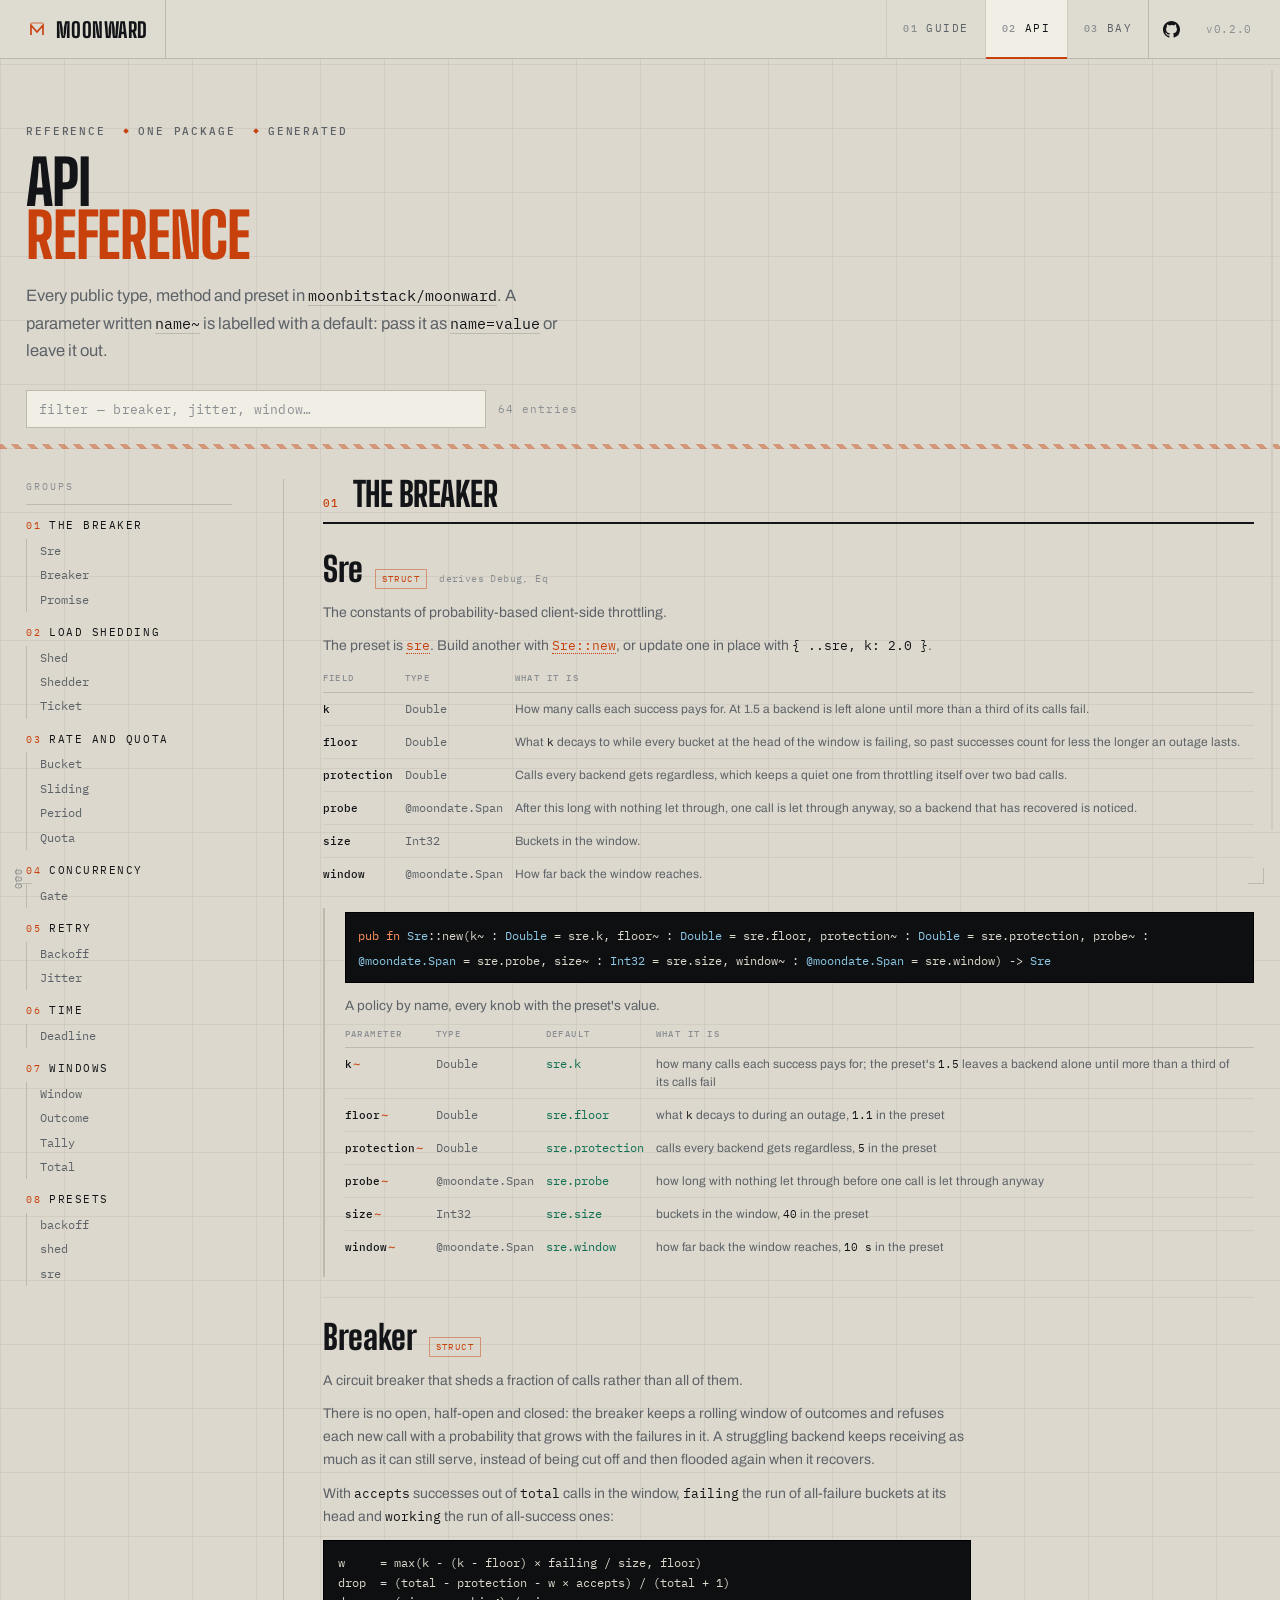
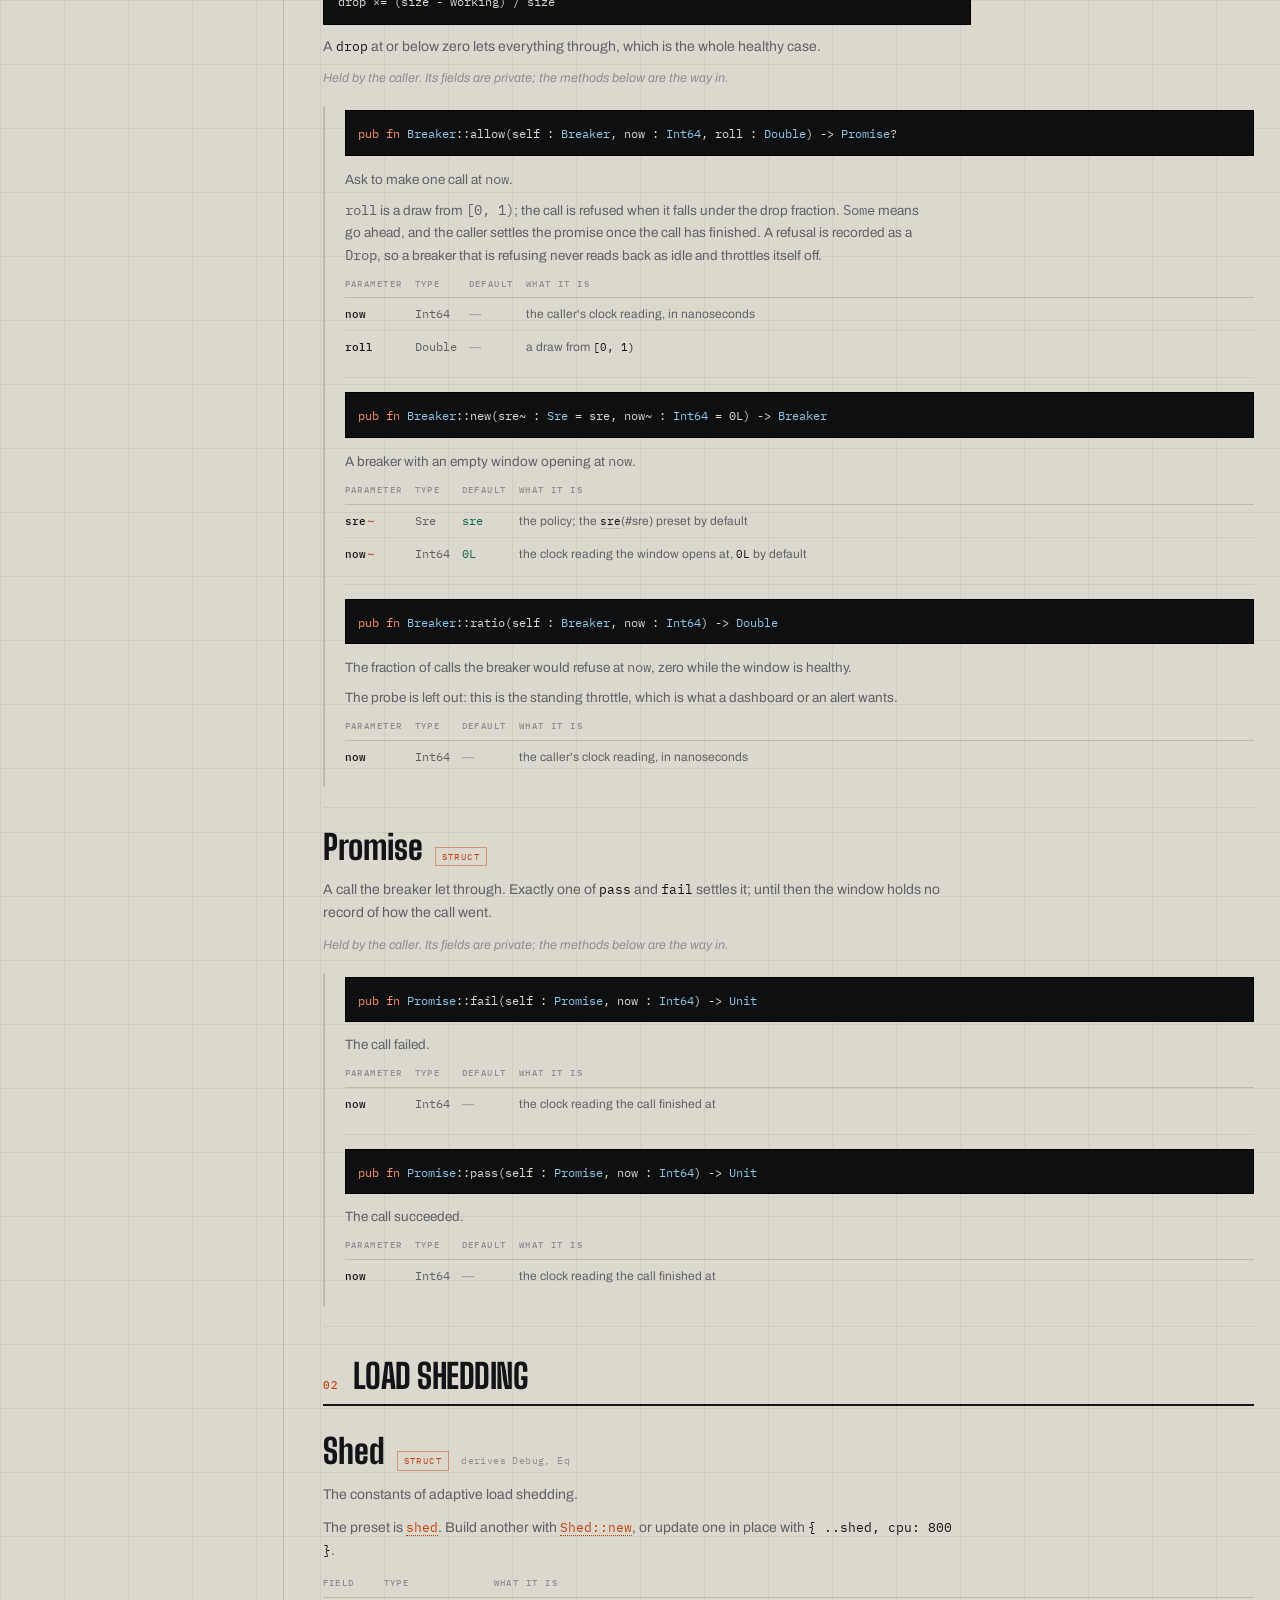
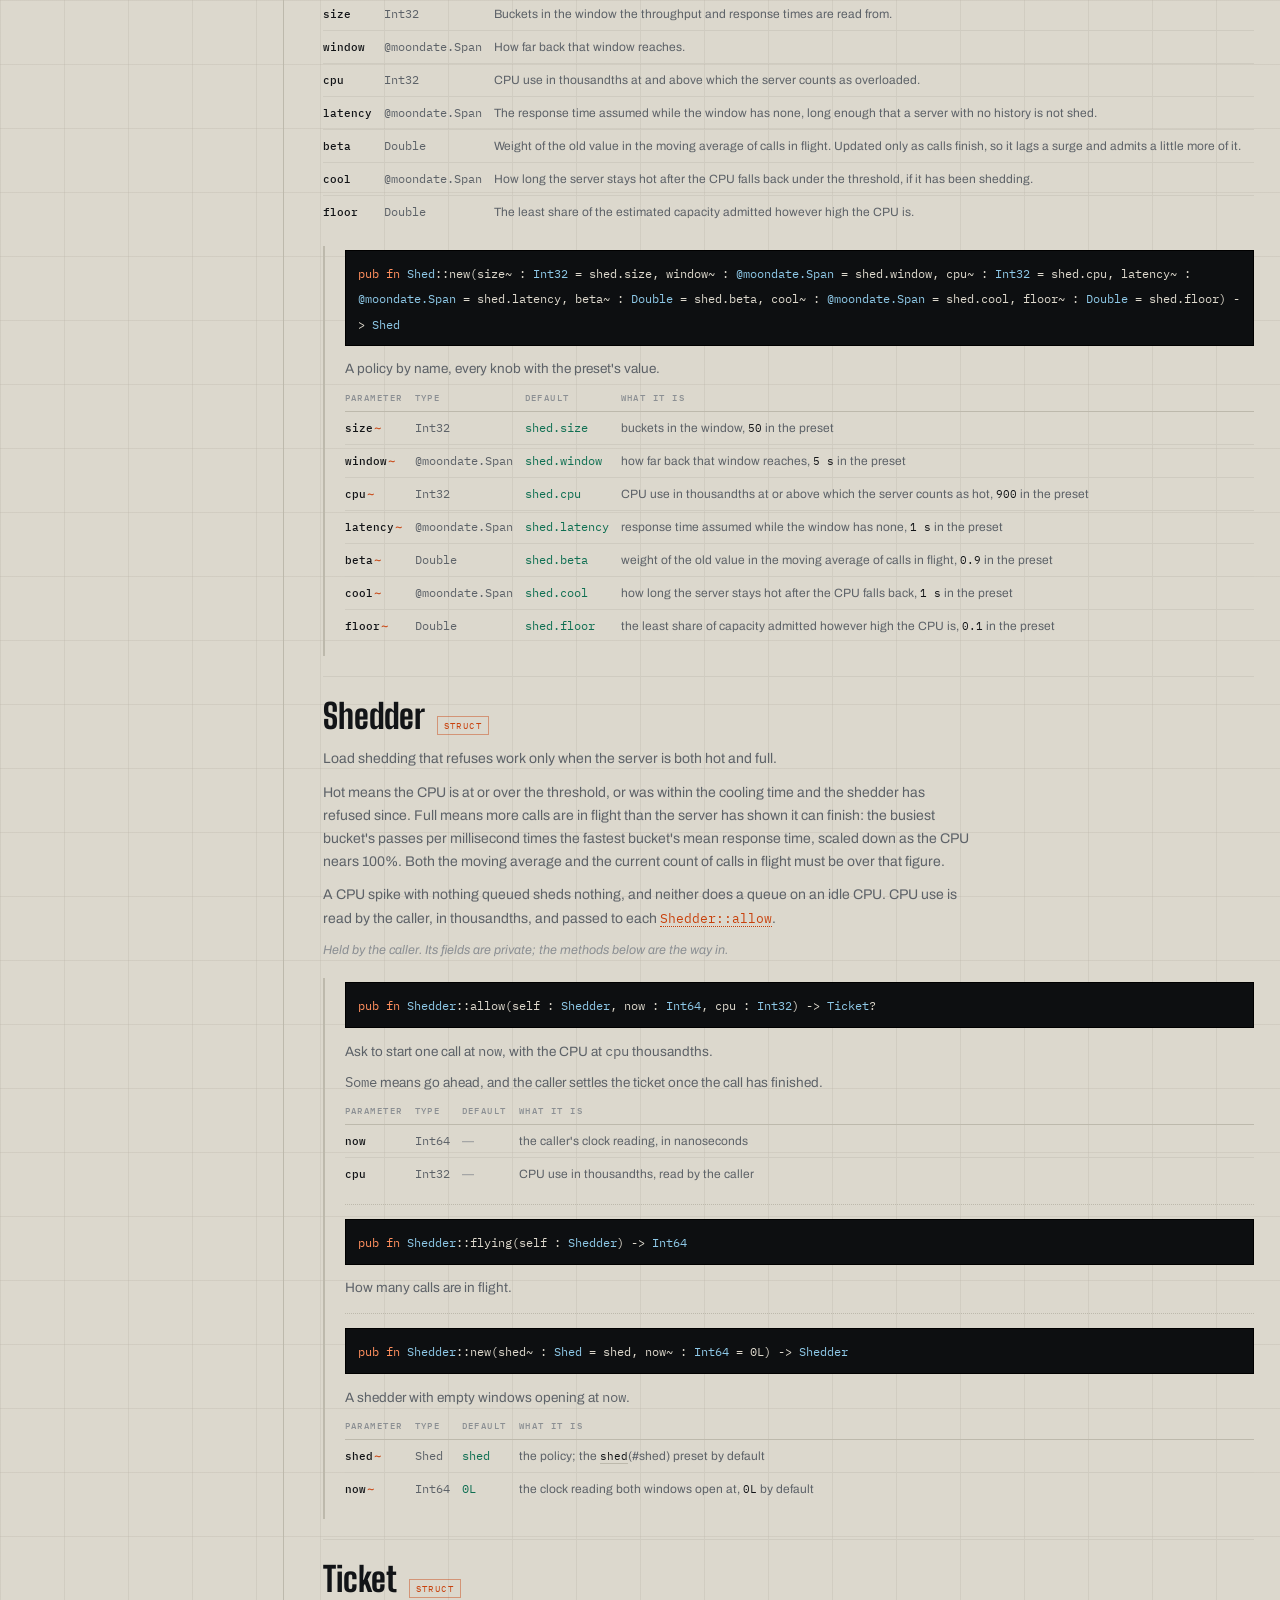
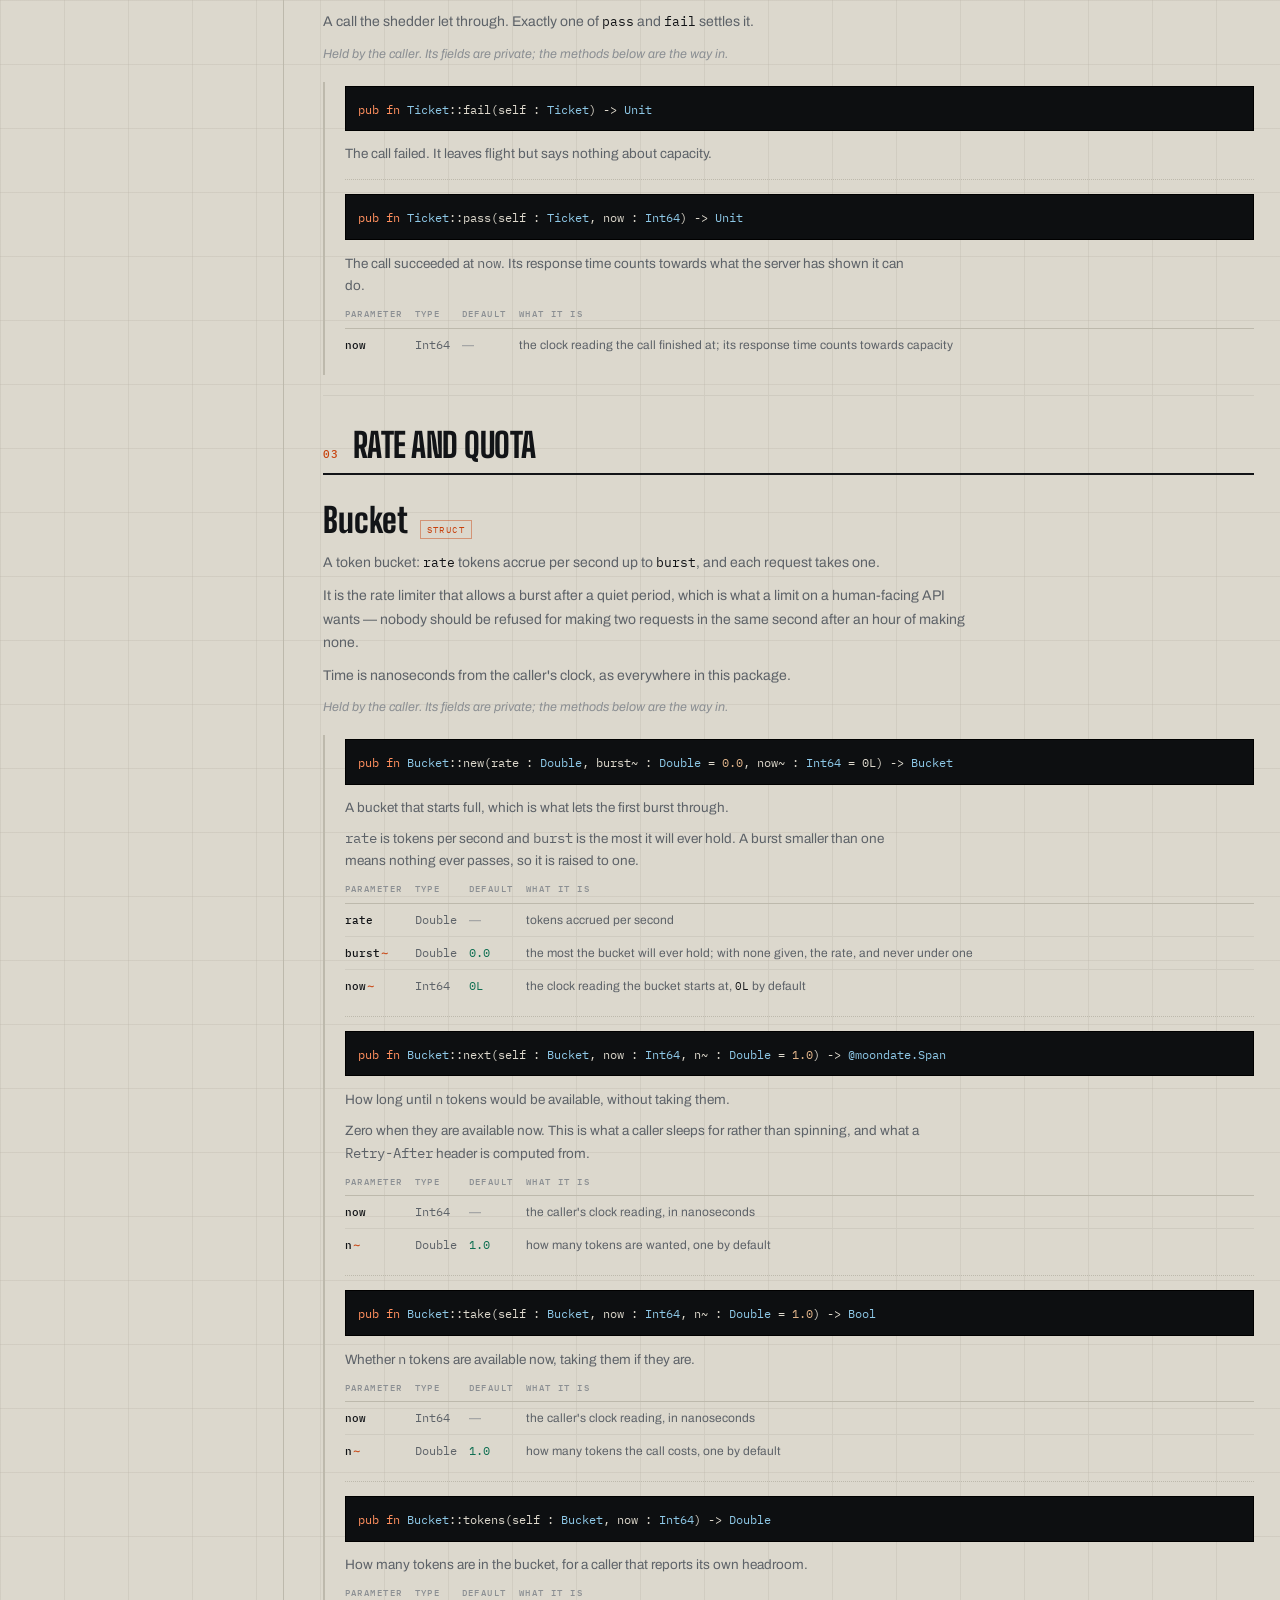
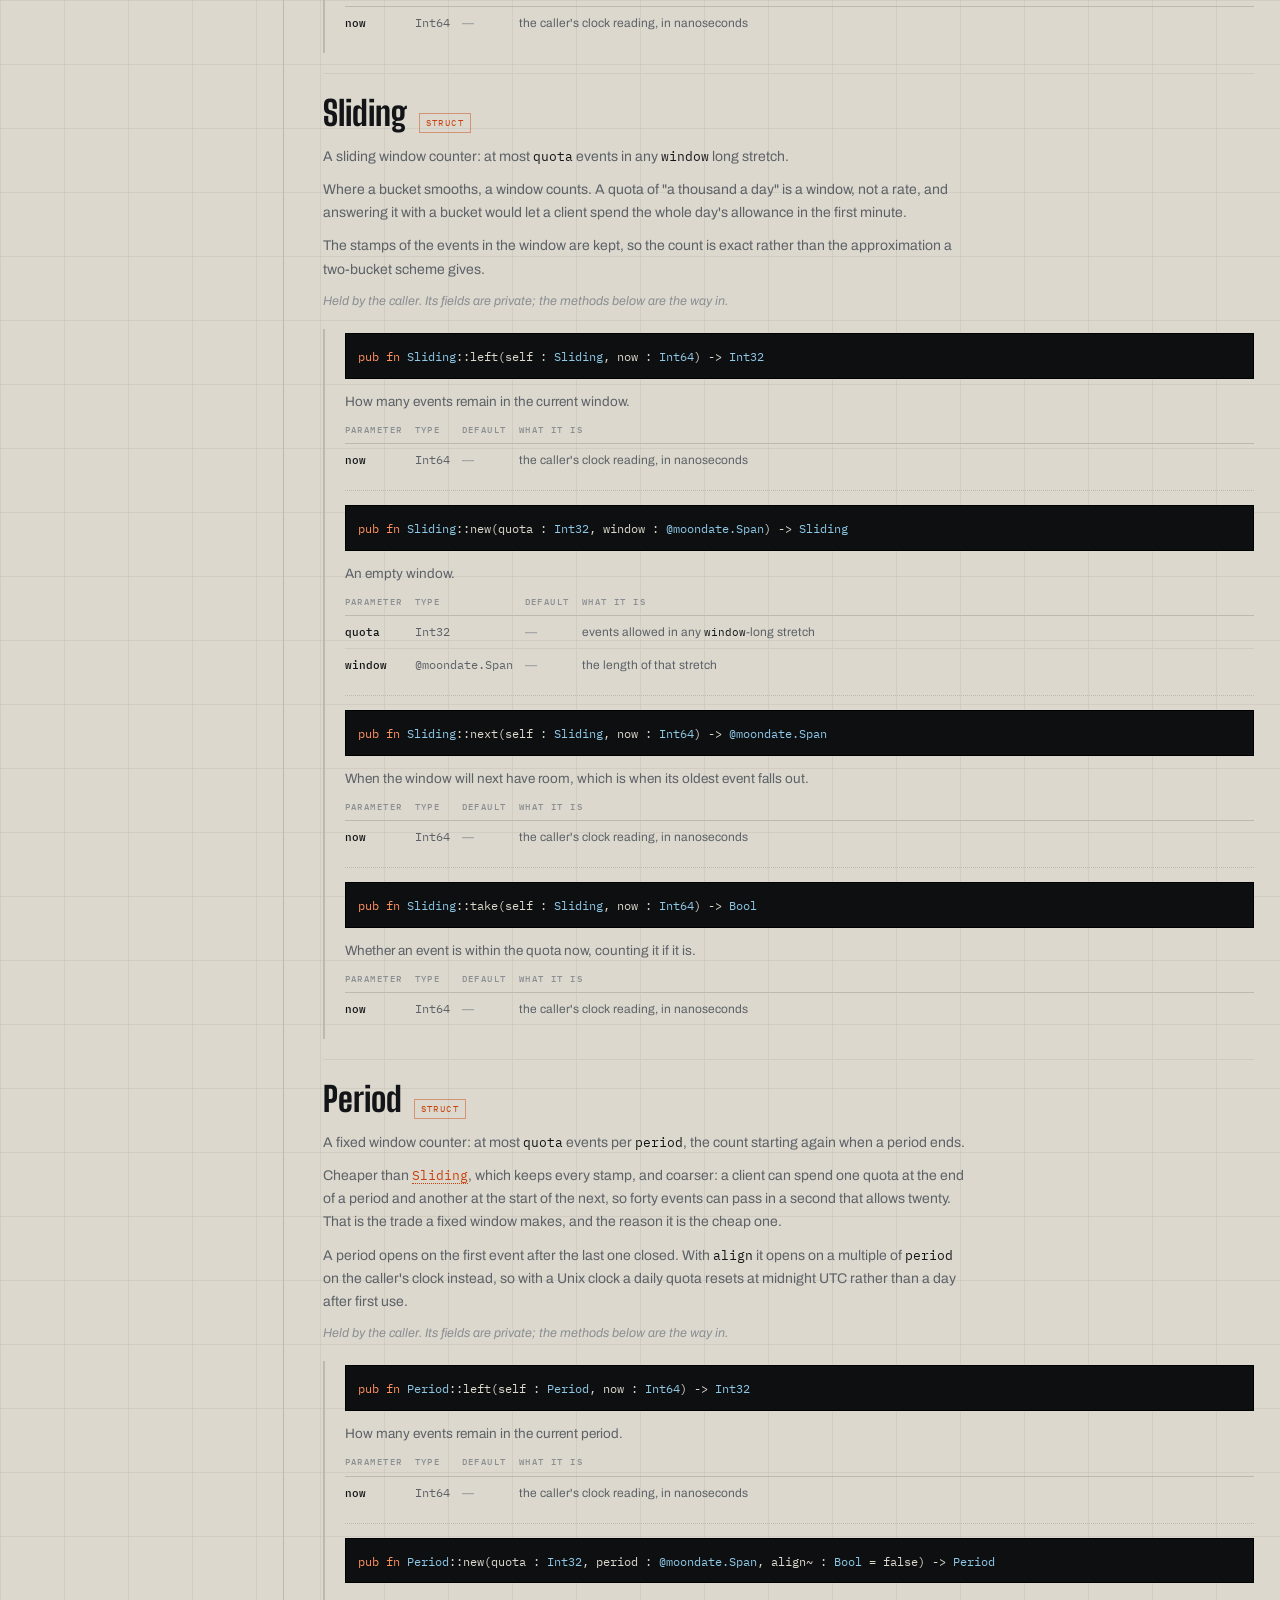
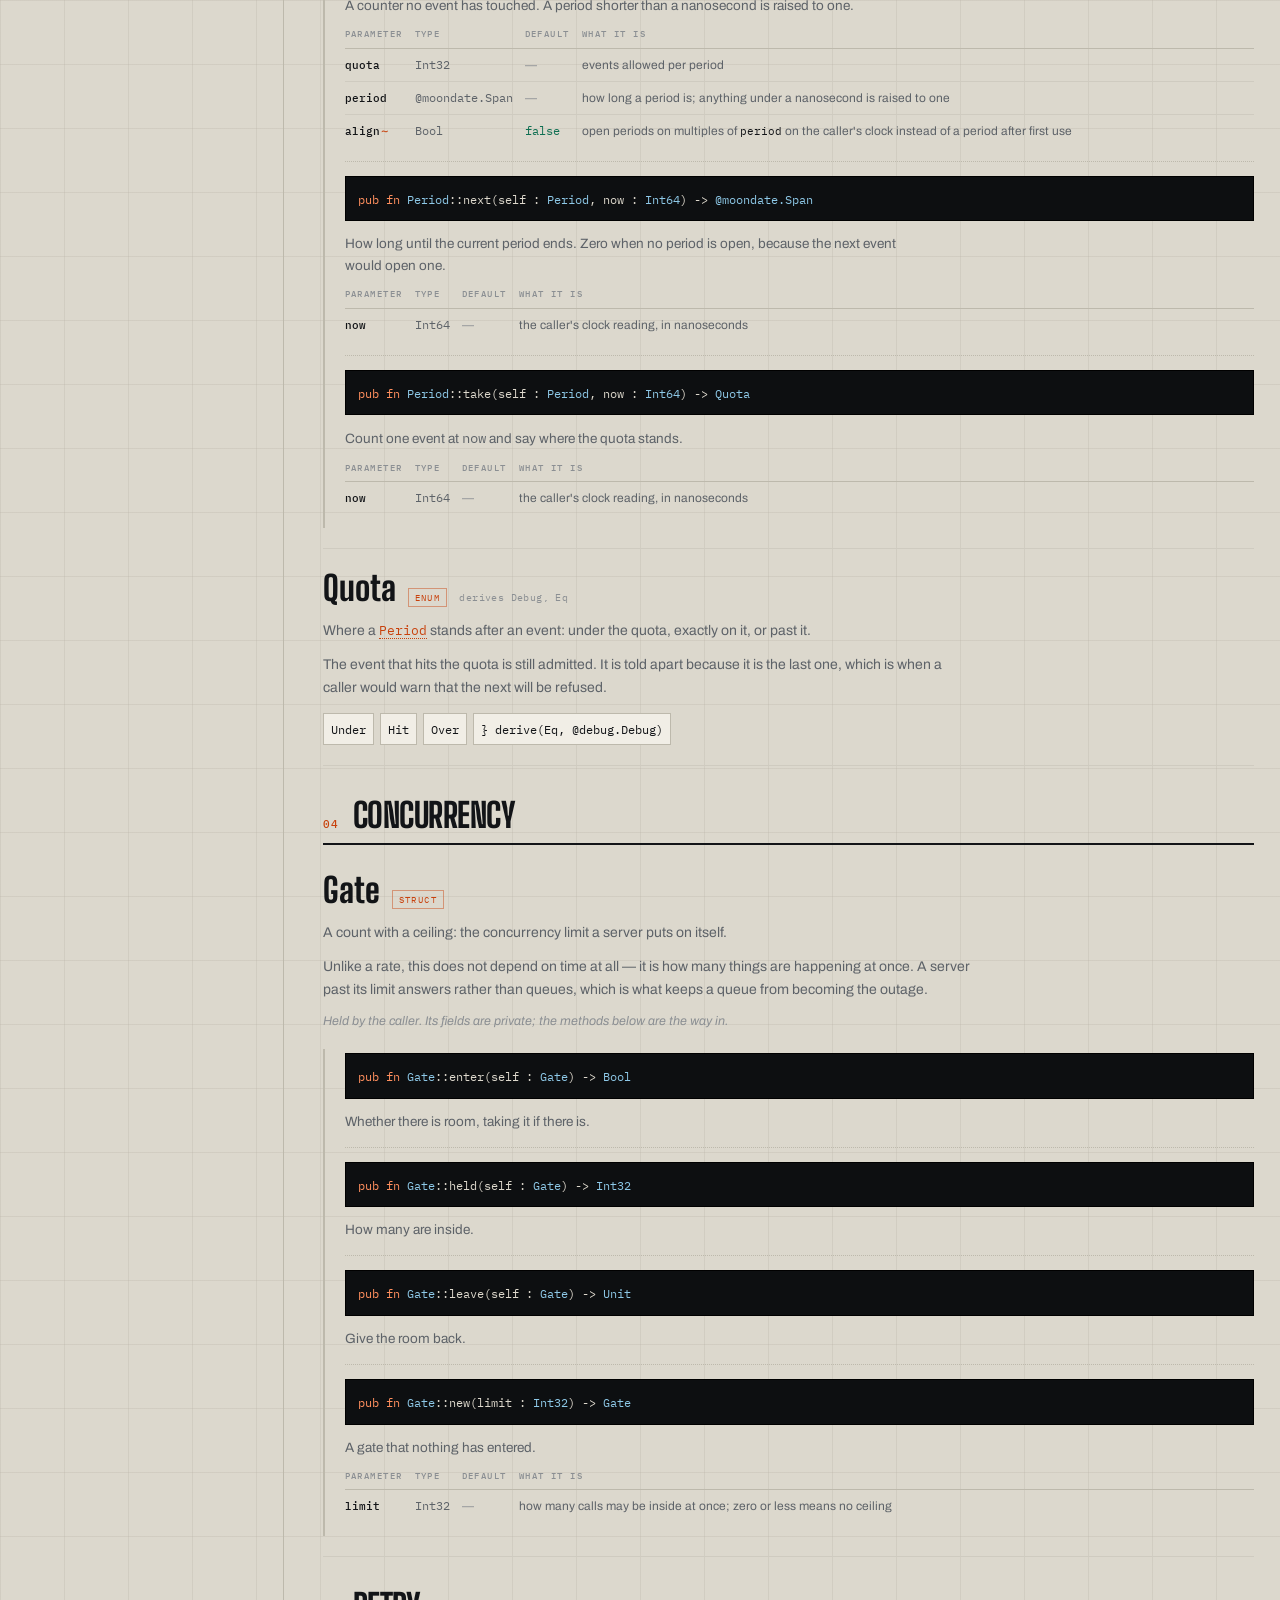
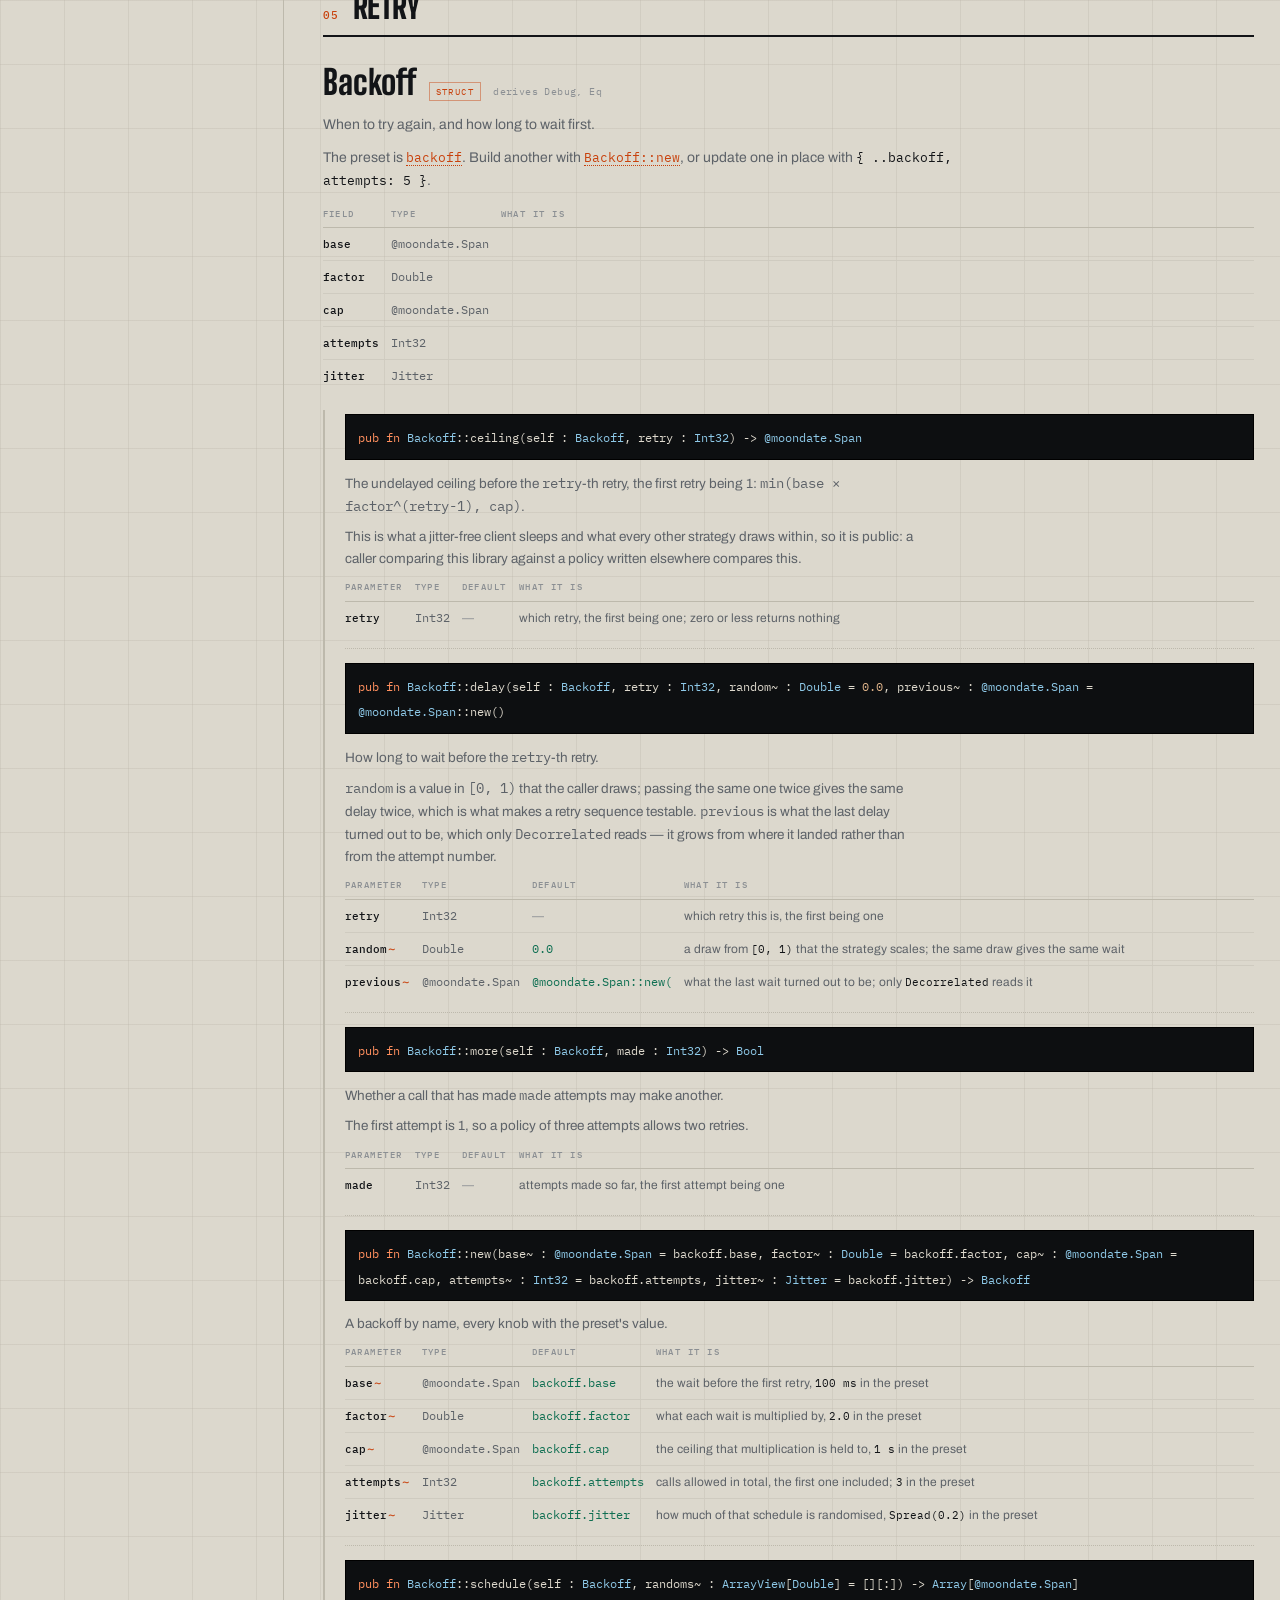
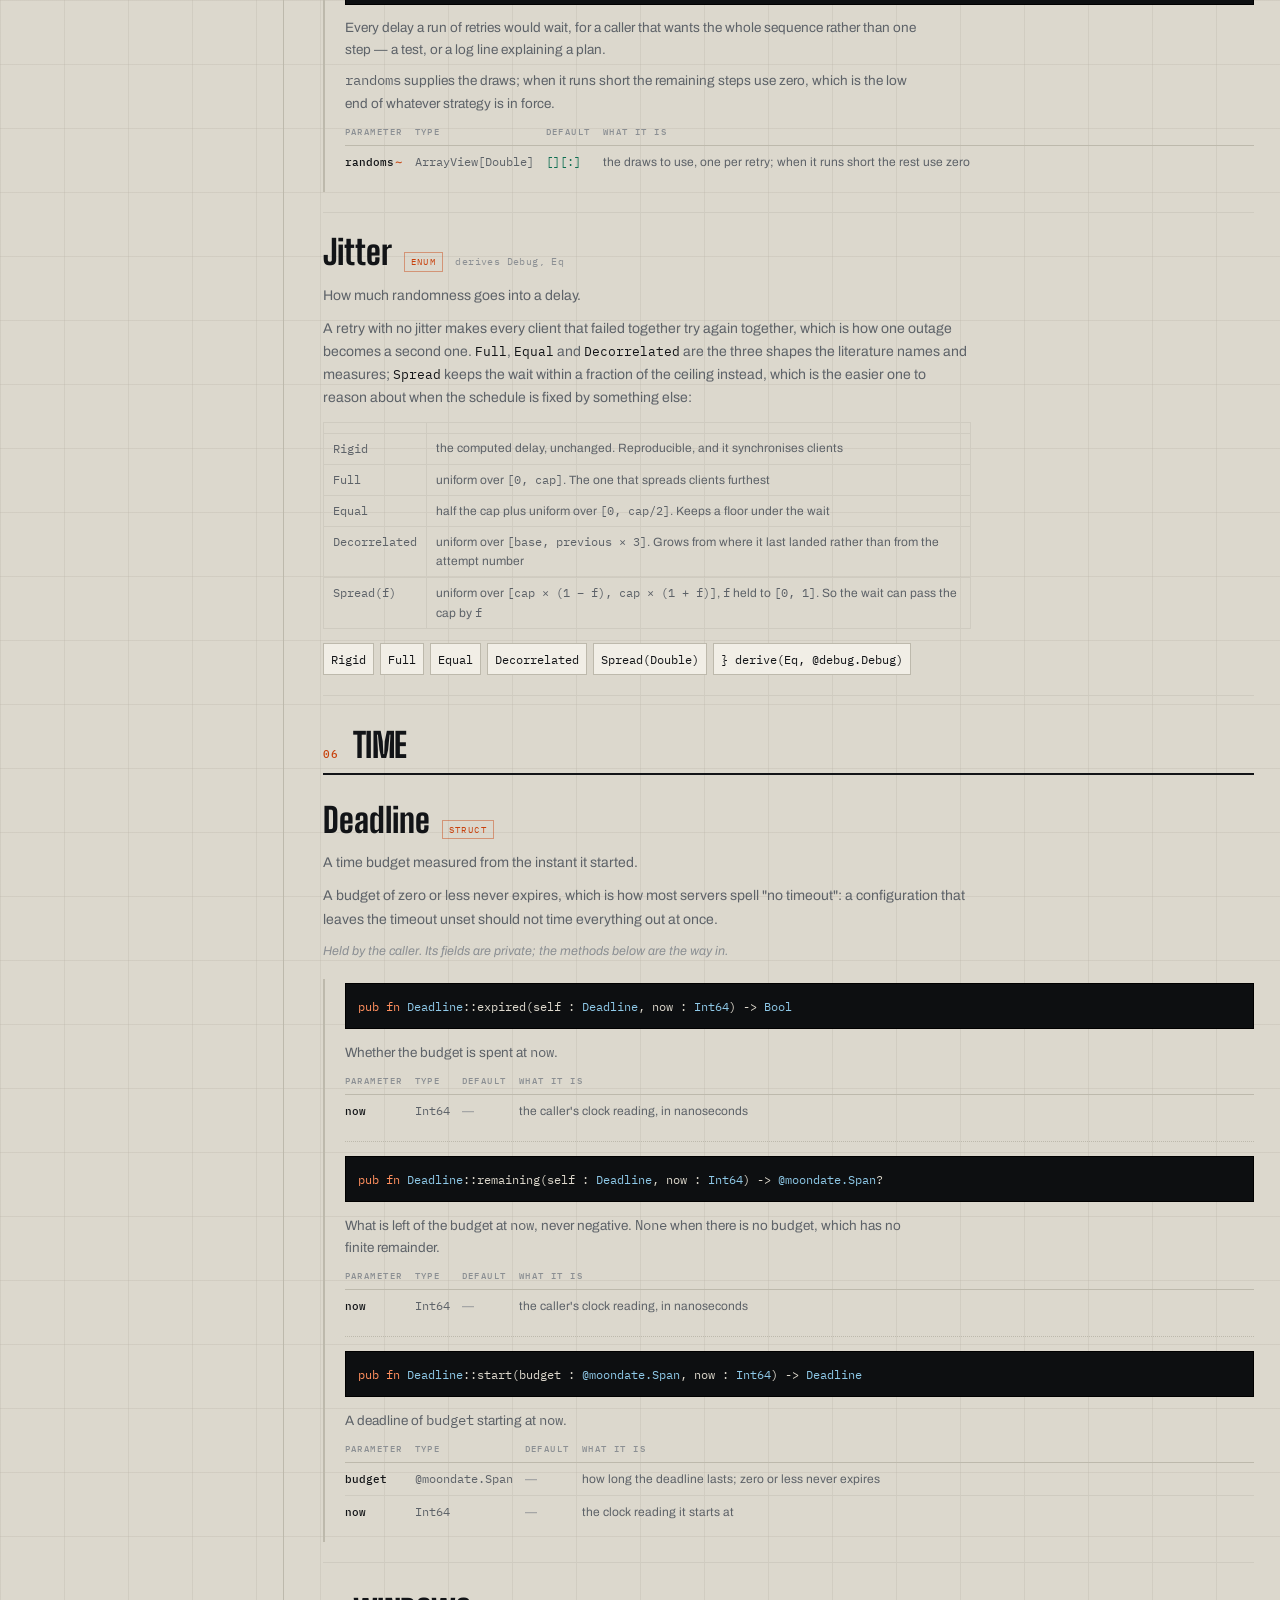
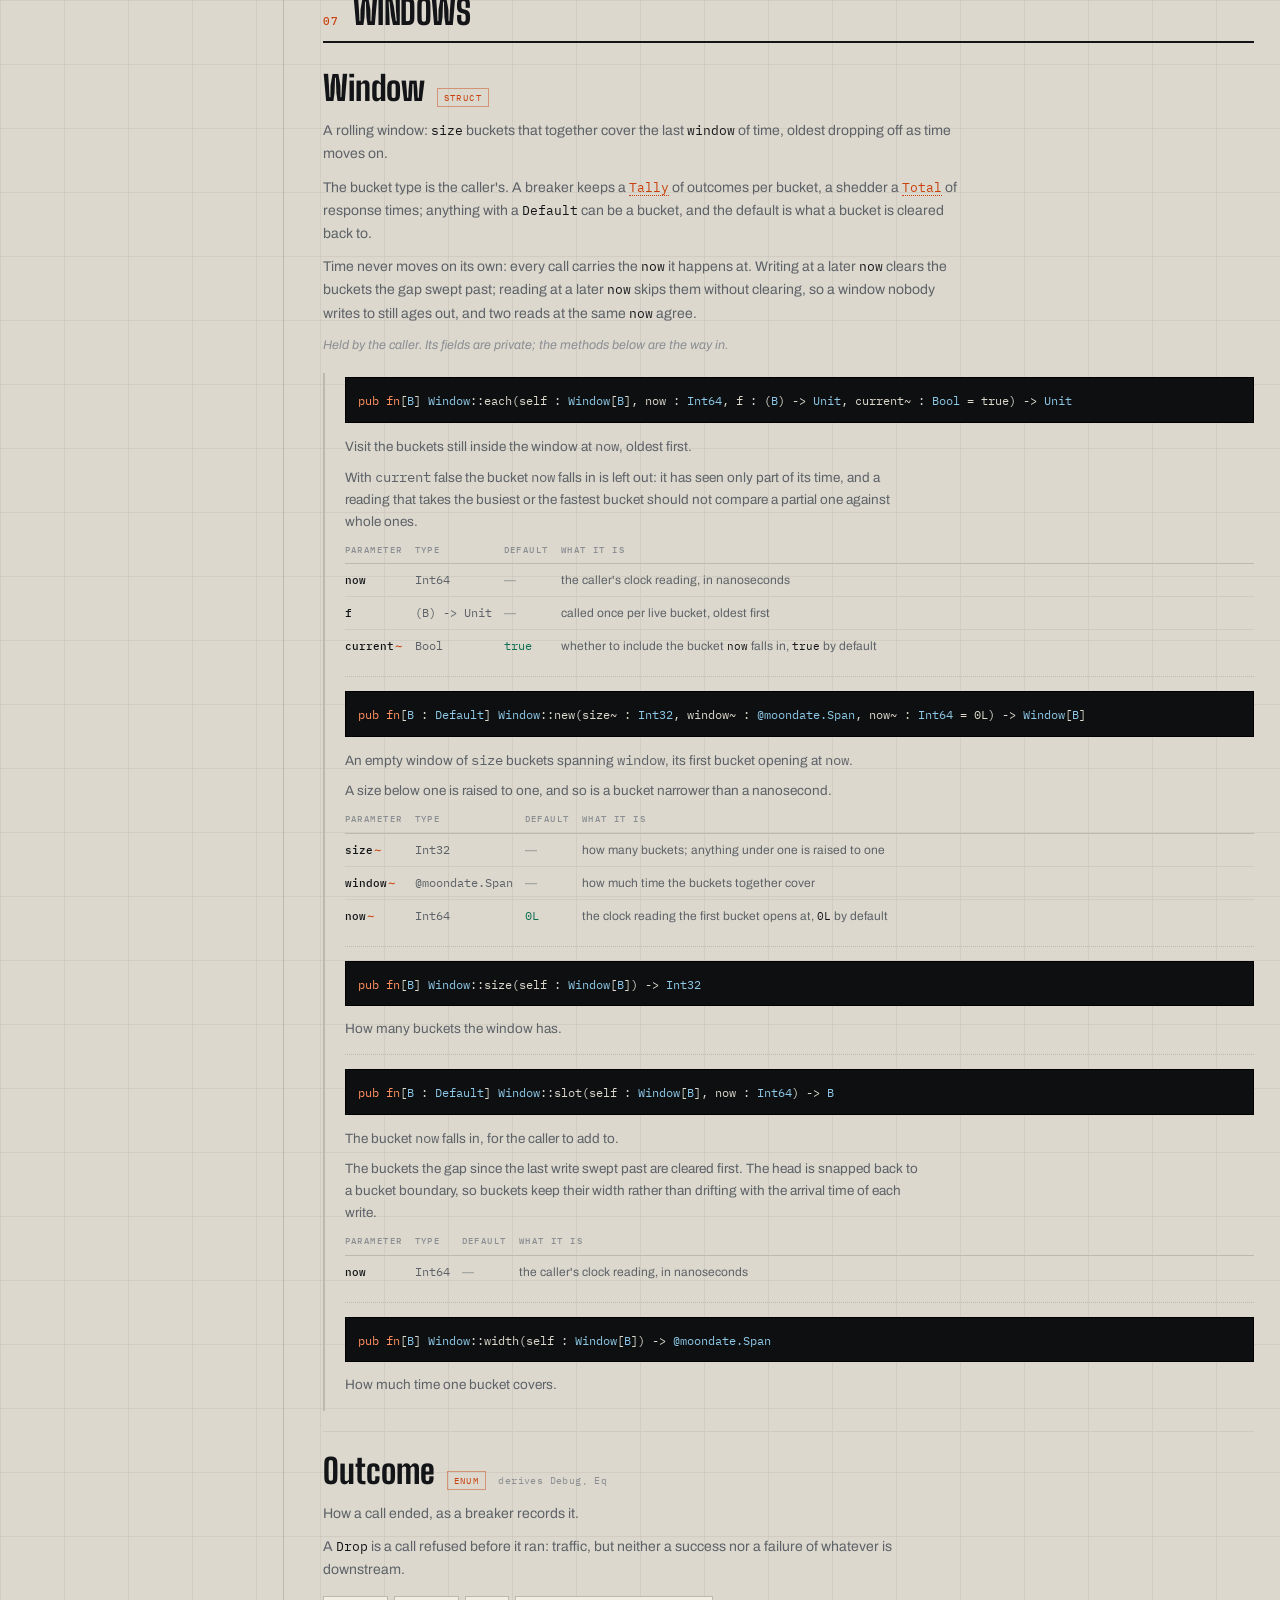
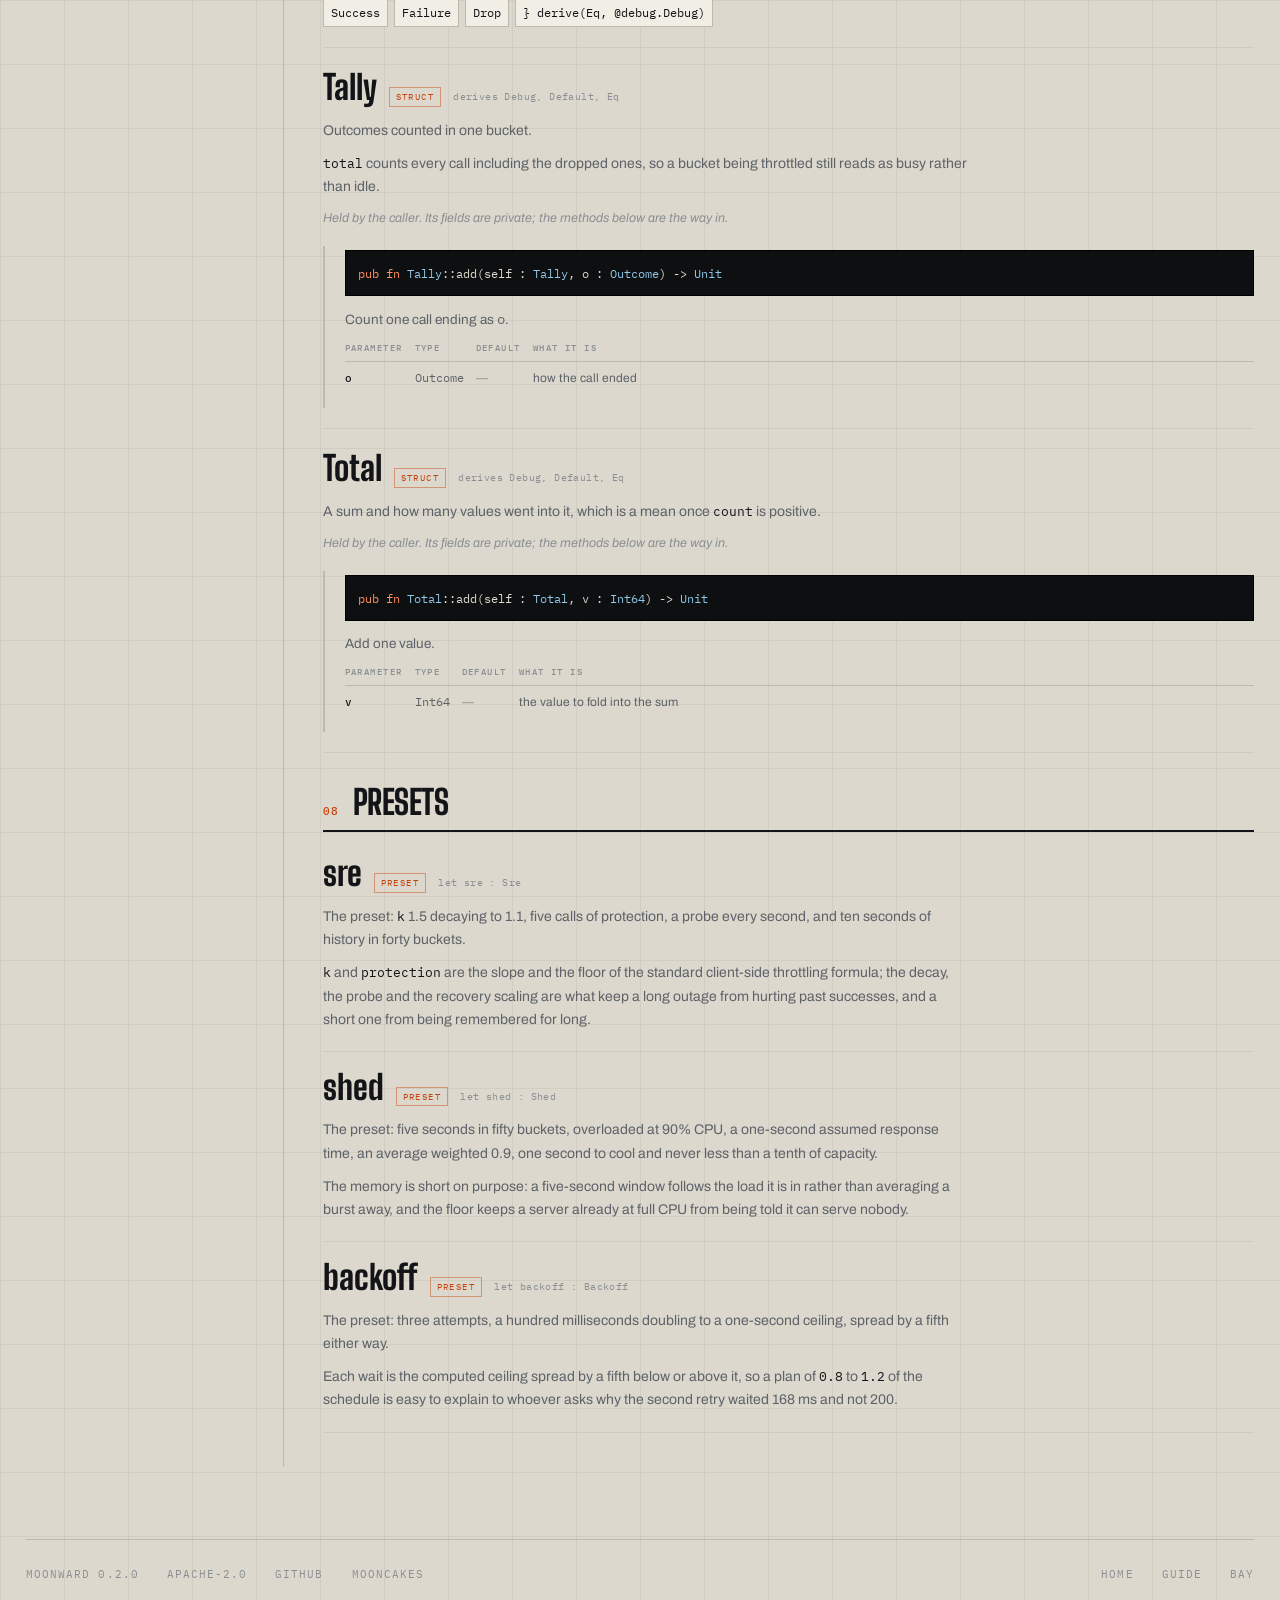
==== docs/api.html @ 1ba8d064 "docs(moonward): say why the presets are short, not what they repeat" ====
<!doctype html>
<html lang="en">
<head>
<meta charset="utf-8">
<meta name="viewport" content="width=device-width, initial-scale=1">
<title>API reference — moonward</title>
<meta name="description" content="Every public type, method and preset in moonward, with parameters, defaults and what each one answers.">
<link rel="icon" href="favicon.svg" type="image/svg+xml">
<link rel="preconnect" href="https://fonts.googleapis.com">
<link rel="preconnect" href="https://fonts.gstatic.com" crossorigin>
<link href="https://fonts.googleapis.com/css2?family=Big+Shoulders+Display:wght@500;700;800&family=Archivo:wght@400;500;600&family=IBM+Plex+Mono:wght@400;500;600&display=swap" rel="stylesheet">
<link rel="stylesheet" href="assets/site.css">
<link rel="stylesheet" href="assets/doc.css">
</head>
<body>

<div class="hud" aria-hidden="true">
  <i class="hud__c hud__c--bl"></i>
  <i class="hud__c hud__c--br"></i>
  <div class="hud__gauge"><i data-gauge></i></div>
  <div class="hud__read mono" data-hud-read>000</div>
</div>

<nav class="rail">
  <div class="rail__in">
    <a class="rail__mark" href="index.html">
      <svg viewBox="0 0 24 24" fill="none" stroke="currentColor" stroke-width="2.2" aria-hidden="true">
        <path d="M4 20V7l8 9 8-9v13"/><path d="M4 4h16" opacity=".45"/>
      </svg>
      <span>moonward</span>
    </a>
    <div class="rail__ch">
      <a href="guide.html"><b>01</b> Guide</a>
      <a href="api.html" aria-current="page"><b>02</b> API</a>
      <a href="bay.html"><b>03</b> Bay</a>
    </div>
    <a class="rail__git" href="https://github.com/moonbitstack/moonward" aria-label="Repository on GitHub">
      <svg viewBox="0 0 16 16" fill="currentColor" aria-hidden="true"><path d="M8 0C3.58 0 0 3.58 0 8c0 3.54 2.29 6.53 5.47 7.59.4.07.55-.17.55-.38 0-.19-.01-.82-.01-1.49-2.01.37-2.53-.49-2.69-.94-.09-.23-.48-.94-.82-1.13-.28-.15-.68-.52-.01-.53.63-.01 1.08.58 1.23.82.72 1.21 1.87.87 2.33.66.07-.52.28-.87.51-1.07-1.78-.2-3.64-.89-3.64-3.95 0-.87.31-1.59.82-2.15-.08-.2-.36-1.02.08-2.12 0 0 .67-.21 2.2.82a7.4 7.4 0 0 1 2-.27c.68 0 1.36.09 2 .27 1.53-1.04 2.2-.82 2.2-.82.44 1.1.16 1.92.08 2.12.51.56.82 1.27.82 2.15 0 3.07-1.87 3.75-3.65 3.95.29.25.54.73.54 1.48 0 1.07-.01 1.93-.01 2.2 0 .21.15.46.55.38A7.995 7.995 0 0 0 16 8c0-4.42-3.58-8-8-8Z"/></svg>
    </a>
    <span class="rail__ver">v0.2.0</span>
  </div>
</nav>

<header class="doc-head shell api-head">
  <div class="doc-head__meta">
    <span class="tag">Reference</span>
    <span class="tag">one package</span>
    <span class="tag">generated</span>
  </div>
  <h1 class="doc-head__title">API<br><em>reference</em></h1>
  <p class="doc-head__lede">Every public type, method and preset in <code>moonbitstack/moonward</code>. A parameter written <code>name~</code> is labelled with a default: pass it as <code>name=value</code> or leave it out.</p>
  <div class="api-search">
    <input id="api-filter" type="search" placeholder="filter — breaker, jitter, window…" autocomplete="off" aria-label="Filter the reference">
    <span class="api-search__count mono" id="api-count"></span>
  </div>
</header>

<div class="hazard"></div>

<div class="doc shell api-doc">
  <aside class="toc api-index" aria-label="Groups">
    <div class="toc__in">
      <p class="toc__t">Groups</p>
      <ul class="idx">
<li><a href="#g01"><i>01</i>The breaker</a><ul class="idx__types"><li><a href="#Sre">Sre</a></li><li><a href="#Breaker">Breaker</a></li><li><a href="#Promise">Promise</a></li></ul></li>
<li><a href="#g02"><i>02</i>Load shedding</a><ul class="idx__types"><li><a href="#Shed">Shed</a></li><li><a href="#Shedder">Shedder</a></li><li><a href="#Ticket">Ticket</a></li></ul></li>
<li><a href="#g03"><i>03</i>Rate and quota</a><ul class="idx__types"><li><a href="#Bucket">Bucket</a></li><li><a href="#Sliding">Sliding</a></li><li><a href="#Period">Period</a></li><li><a href="#Quota">Quota</a></li></ul></li>
<li><a href="#g04"><i>04</i>Concurrency</a><ul class="idx__types"><li><a href="#Gate">Gate</a></li></ul></li>
<li><a href="#g05"><i>05</i>Retry</a><ul class="idx__types"><li><a href="#Backoff">Backoff</a></li><li><a href="#Jitter">Jitter</a></li></ul></li>
<li><a href="#g06"><i>06</i>Time</a><ul class="idx__types"><li><a href="#Deadline">Deadline</a></li></ul></li>
<li><a href="#g07"><i>07</i>Windows</a><ul class="idx__types"><li><a href="#Window">Window</a></li><li><a href="#Outcome">Outcome</a></li><li><a href="#Tally">Tally</a></li><li><a href="#Total">Total</a></li></ul></li>
<li><a href="#gvalues"><i>08</i>Presets</a><ul class="idx__types"><li><a href="#backoff">backoff</a></li><li><a href="#shed">shed</a></li><li><a href="#sre">sre</a></li></ul></li>
      </ul>
    </div>
  </aside>

  <main class="doc__main" id="api-main">
<section class="group" id="g01"><h2 class="group__t"><i>01</i>The breaker</h2>
<article class="api" id="Sre" data-name="sre">
<header class="api__head">
  <h3 class="api__name">Sre</h3>
  <span class="chip chip--kind">struct</span>
  <span class="api__derived">derives Debug, Eq</span>
</header>
<div class="api__doc"><p>The constants of probability-based client-side throttling.</p>
<p>The preset is <a class="ref" href="#sre"><code>sre</code></a>. Build another with <a class="ref" href="#Sre::new"><code>Sre::new</code></a>, or update one in place with <code>{ ..sre, k: 2.0 }</code>.</p></div>
<table class="params"><thead><tr><th>field</th><th>type</th><th>what it is</th></tr></thead><tbody><tr><td class="pname"><code>k</code></td><td class="ptype"><code>Double</code></td><td class="pdoc">How many calls each success pays for. At 1.5 a backend is left alone until more than a third of its calls fail.</td></tr><tr><td class="pname"><code>floor</code></td><td class="ptype"><code>Double</code></td><td class="pdoc">What <code>k</code> decays to while every bucket at the head of the window is failing, so past successes count for less the longer an outage lasts.</td></tr><tr><td class="pname"><code>protection</code></td><td class="ptype"><code>Double</code></td><td class="pdoc">Calls every backend gets regardless, which keeps a quiet one from throttling itself over two bad calls.</td></tr><tr><td class="pname"><code>probe</code></td><td class="ptype"><code>@moondate.Span</code></td><td class="pdoc">After this long with nothing let through, one call is let through anyway, so a backend that has recovered is noticed.</td></tr><tr><td class="pname"><code>size</code></td><td class="ptype"><code>Int32</code></td><td class="pdoc">Buckets in the window.</td></tr><tr><td class="pname"><code>window</code></td><td class="ptype"><code>@moondate.Span</code></td><td class="pdoc">How far back the window reaches.</td></tr></tbody></table>
<div class="fns">

<article class="fn" id="Sre-new" data-name="sre::new">
  <div class="fn__sig"><code><span class="kw">pub</span> <span class="kw">fn</span> <span class="ty">Sre</span>::new(k~ : <span class="ty">Double</span> = sre.k,&#8203; floor~ : <span class="ty">Double</span> = sre.floor,&#8203; protection~ : <span class="ty">Double</span> = sre.protection,&#8203; probe~ : <span class="ty">@moondate.<span class="ty">Span</span></span> = sre.probe,&#8203; size~ : <span class="ty">Int32</span> = sre.size,&#8203; window~ : <span class="ty">@moondate.<span class="ty">Span</span></span> = sre.window) -&gt; <span class="ty">Sre</span></code></div>
  <div class="fn__doc"><p>A policy by name, every knob with the preset's value.</p></div>
  <table class="params"><thead><tr><th>parameter</th><th>type</th><th>default</th><th>what it is</th></tr></thead><tbody><tr><td class="pname"><code>k</code><i class="lab">~</i></td><td class="ptype"><code>Double</code></td><td class="pdef"><code class="dflt">sre.k</code></td><td class="pdoc">how many calls each success pays for; the preset's <code>1.5</code> leaves a backend alone until more than a third of its calls fail</td></tr><tr><td class="pname"><code>floor</code><i class="lab">~</i></td><td class="ptype"><code>Double</code></td><td class="pdef"><code class="dflt">sre.floor</code></td><td class="pdoc">what <code>k</code> decays to during an outage, <code>1.1</code> in the preset</td></tr><tr><td class="pname"><code>protection</code><i class="lab">~</i></td><td class="ptype"><code>Double</code></td><td class="pdef"><code class="dflt">sre.protection</code></td><td class="pdoc">calls every backend gets regardless, <code>5</code> in the preset</td></tr><tr><td class="pname"><code>probe</code><i class="lab">~</i></td><td class="ptype"><code>@moondate.Span</code></td><td class="pdef"><code class="dflt">sre.probe</code></td><td class="pdoc">how long with nothing let through before one call is let through anyway</td></tr><tr><td class="pname"><code>size</code><i class="lab">~</i></td><td class="ptype"><code>Int32</code></td><td class="pdef"><code class="dflt">sre.size</code></td><td class="pdoc">buckets in the window, <code>40</code> in the preset</td></tr><tr><td class="pname"><code>window</code><i class="lab">~</i></td><td class="ptype"><code>@moondate.Span</code></td><td class="pdef"><code class="dflt">sre.window</code></td><td class="pdoc">how far back the window reaches, <code>10 s</code> in the preset</td></tr></tbody></table>
</article>
</div>
</article>
<article class="api" id="Breaker" data-name="breaker">
<header class="api__head">
  <h3 class="api__name">Breaker</h3>
  <span class="chip chip--kind">struct</span>
  
</header>
<div class="api__doc"><p>A circuit breaker that sheds a fraction of calls rather than all of them.</p>
<p>There is no open, half-open and closed: the breaker keeps a rolling window of outcomes and refuses each new call with a probability that grows with the failures in it. A struggling backend keeps receiving as much as it can still serve, instead of being cut off and then flooded again when it recovers.</p>
<p>With <code>accepts</code> successes out of <code>total</code> calls in the window, <code>failing</code> the run of all-failure buckets at its head and <code>working</code> the run of all-success ones:</p>
<pre class="snippet">w     = max(k - (k - floor) × failing / size, floor)
drop  = (total - protection - w × accepts) / (total + 1)
drop ×= (size - working) / size</pre>
<p>A <code>drop</code> at or below zero lets everything through, which is the whole healthy case.</p></div>
<p class="api__note">Held by the caller. Its fields are private; the methods below are the way in.</p>
<div class="fns">

<article class="fn" id="Breaker-allow" data-name="breaker::allow">
  <div class="fn__sig"><code><span class="kw">pub</span> <span class="kw">fn</span> <span class="ty">Breaker</span>::allow(self : <span class="ty">Breaker</span>,&#8203; now : <span class="ty">Int64</span>,&#8203; roll : <span class="ty">Double</span>) -&gt; <span class="ty">Promise</span>?</code></div>
  <div class="fn__doc"><p>Ask to make one call at <code>now</code>.</p>
<p><code>roll</code> is a draw from <code>[0, 1)</code>; the call is refused when it falls under the drop fraction. <code>Some</code> means go ahead, and the caller settles the promise once the call has finished. A refusal is recorded as a <code>Drop</code>, so a breaker that is refusing never reads back as idle and throttles itself off.</p></div>
  <table class="params"><thead><tr><th>parameter</th><th>type</th><th>default</th><th>what it is</th></tr></thead><tbody><tr><td class="pname"><code>now</code></td><td class="ptype"><code>Int64</code></td><td class="pdef">—</td><td class="pdoc">the caller's clock reading, in nanoseconds</td></tr><tr><td class="pname"><code>roll</code></td><td class="ptype"><code>Double</code></td><td class="pdef">—</td><td class="pdoc">a draw from <code>[0, 1)</code></td></tr></tbody></table>
</article>

<article class="fn" id="Breaker-new" data-name="breaker::new">
  <div class="fn__sig"><code><span class="kw">pub</span> <span class="kw">fn</span> <span class="ty">Breaker</span>::new(sre~ : <span class="ty">Sre</span> = sre,&#8203; now~ : <span class="ty">Int64</span> = 0L) -&gt; <span class="ty">Breaker</span></code></div>
  <div class="fn__doc"><p>A breaker with an empty window opening at <code>now</code>.</p></div>
  <table class="params"><thead><tr><th>parameter</th><th>type</th><th>default</th><th>what it is</th></tr></thead><tbody><tr><td class="pname"><code>sre</code><i class="lab">~</i></td><td class="ptype"><code>Sre</code></td><td class="pdef"><code class="dflt">sre</code></td><td class="pdoc">the policy; the <a class="ref" href="#sre"><code>sre</code></a>(#sre) preset by default</td></tr><tr><td class="pname"><code>now</code><i class="lab">~</i></td><td class="ptype"><code>Int64</code></td><td class="pdef"><code class="dflt">0L</code></td><td class="pdoc">the clock reading the window opens at, <code>0L</code> by default</td></tr></tbody></table>
</article>

<article class="fn" id="Breaker-ratio" data-name="breaker::ratio">
  <div class="fn__sig"><code><span class="kw">pub</span> <span class="kw">fn</span> <span class="ty">Breaker</span>::ratio(self : <span class="ty">Breaker</span>,&#8203; now : <span class="ty">Int64</span>) -&gt; <span class="ty">Double</span></code></div>
  <div class="fn__doc"><p>The fraction of calls the breaker would refuse at <code>now</code>, zero while the window is healthy.</p>
<p>The probe is left out: this is the standing throttle, which is what a dashboard or an alert wants.</p></div>
  <table class="params"><thead><tr><th>parameter</th><th>type</th><th>default</th><th>what it is</th></tr></thead><tbody><tr><td class="pname"><code>now</code></td><td class="ptype"><code>Int64</code></td><td class="pdef">—</td><td class="pdoc">the caller's clock reading, in nanoseconds</td></tr></tbody></table>
</article>
</div>
</article>
<article class="api" id="Promise" data-name="promise">
<header class="api__head">
  <h3 class="api__name">Promise</h3>
  <span class="chip chip--kind">struct</span>
  
</header>
<div class="api__doc"><p>A call the breaker let through. Exactly one of <code>pass</code> and <code>fail</code> settles it; until then the window holds no record of how the call went.</p></div>
<p class="api__note">Held by the caller. Its fields are private; the methods below are the way in.</p>
<div class="fns">

<article class="fn" id="Promise-fail" data-name="promise::fail">
  <div class="fn__sig"><code><span class="kw">pub</span> <span class="kw">fn</span> <span class="ty">Promise</span>::fail(self : <span class="ty">Promise</span>,&#8203; now : <span class="ty">Int64</span>) -&gt; <span class="ty">Unit</span></code></div>
  <div class="fn__doc"><p>The call failed.</p></div>
  <table class="params"><thead><tr><th>parameter</th><th>type</th><th>default</th><th>what it is</th></tr></thead><tbody><tr><td class="pname"><code>now</code></td><td class="ptype"><code>Int64</code></td><td class="pdef">—</td><td class="pdoc">the clock reading the call finished at</td></tr></tbody></table>
</article>

<article class="fn" id="Promise-pass" data-name="promise::pass">
  <div class="fn__sig"><code><span class="kw">pub</span> <span class="kw">fn</span> <span class="ty">Promise</span>::pass(self : <span class="ty">Promise</span>,&#8203; now : <span class="ty">Int64</span>) -&gt; <span class="ty">Unit</span></code></div>
  <div class="fn__doc"><p>The call succeeded.</p></div>
  <table class="params"><thead><tr><th>parameter</th><th>type</th><th>default</th><th>what it is</th></tr></thead><tbody><tr><td class="pname"><code>now</code></td><td class="ptype"><code>Int64</code></td><td class="pdef">—</td><td class="pdoc">the clock reading the call finished at</td></tr></tbody></table>
</article>
</div>
</article>
</section>
<section class="group" id="g02"><h2 class="group__t"><i>02</i>Load shedding</h2>
<article class="api" id="Shed" data-name="shed">
<header class="api__head">
  <h3 class="api__name">Shed</h3>
  <span class="chip chip--kind">struct</span>
  <span class="api__derived">derives Debug, Eq</span>
</header>
<div class="api__doc"><p>The constants of adaptive load shedding.</p>
<p>The preset is <a class="ref" href="#shed"><code>shed</code></a>. Build another with <a class="ref" href="#Shed::new"><code>Shed::new</code></a>, or update one in place with <code>{ ..shed, cpu: 800 }</code>.</p></div>
<table class="params"><thead><tr><th>field</th><th>type</th><th>what it is</th></tr></thead><tbody><tr><td class="pname"><code>size</code></td><td class="ptype"><code>Int32</code></td><td class="pdoc">Buckets in the window the throughput and response times are read from.</td></tr><tr><td class="pname"><code>window</code></td><td class="ptype"><code>@moondate.Span</code></td><td class="pdoc">How far back that window reaches.</td></tr><tr><td class="pname"><code>cpu</code></td><td class="ptype"><code>Int32</code></td><td class="pdoc">CPU use in thousandths at and above which the server counts as overloaded.</td></tr><tr><td class="pname"><code>latency</code></td><td class="ptype"><code>@moondate.Span</code></td><td class="pdoc">The response time assumed while the window has none, long enough that a server with no history is not shed.</td></tr><tr><td class="pname"><code>beta</code></td><td class="ptype"><code>Double</code></td><td class="pdoc">Weight of the old value in the moving average of calls in flight. Updated only as calls finish, so it lags a surge and admits a little more of it.</td></tr><tr><td class="pname"><code>cool</code></td><td class="ptype"><code>@moondate.Span</code></td><td class="pdoc">How long the server stays hot after the CPU falls back under the threshold, if it has been shedding.</td></tr><tr><td class="pname"><code>floor</code></td><td class="ptype"><code>Double</code></td><td class="pdoc">The least share of the estimated capacity admitted however high the CPU is.</td></tr></tbody></table>
<div class="fns">

<article class="fn" id="Shed-new" data-name="shed::new">
  <div class="fn__sig"><code><span class="kw">pub</span> <span class="kw">fn</span> <span class="ty">Shed</span>::new(size~ : <span class="ty">Int32</span> = shed.size,&#8203; window~ : <span class="ty">@moondate.<span class="ty">Span</span></span> = shed.window,&#8203; cpu~ : <span class="ty">Int32</span> = shed.cpu,&#8203; latency~ : <span class="ty">@moondate.<span class="ty">Span</span></span> = shed.latency,&#8203; beta~ : <span class="ty">Double</span> = shed.beta,&#8203; cool~ : <span class="ty">@moondate.<span class="ty">Span</span></span> = shed.cool,&#8203; floor~ : <span class="ty">Double</span> = shed.floor) -&gt; <span class="ty">Shed</span></code></div>
  <div class="fn__doc"><p>A policy by name, every knob with the preset's value.</p></div>
  <table class="params"><thead><tr><th>parameter</th><th>type</th><th>default</th><th>what it is</th></tr></thead><tbody><tr><td class="pname"><code>size</code><i class="lab">~</i></td><td class="ptype"><code>Int32</code></td><td class="pdef"><code class="dflt">shed.size</code></td><td class="pdoc">buckets in the window, <code>50</code> in the preset</td></tr><tr><td class="pname"><code>window</code><i class="lab">~</i></td><td class="ptype"><code>@moondate.Span</code></td><td class="pdef"><code class="dflt">shed.window</code></td><td class="pdoc">how far back that window reaches, <code>5 s</code> in the preset</td></tr><tr><td class="pname"><code>cpu</code><i class="lab">~</i></td><td class="ptype"><code>Int32</code></td><td class="pdef"><code class="dflt">shed.cpu</code></td><td class="pdoc">CPU use in thousandths at or above which the server counts as hot, <code>900</code> in the preset</td></tr><tr><td class="pname"><code>latency</code><i class="lab">~</i></td><td class="ptype"><code>@moondate.Span</code></td><td class="pdef"><code class="dflt">shed.latency</code></td><td class="pdoc">response time assumed while the window has none, <code>1 s</code> in the preset</td></tr><tr><td class="pname"><code>beta</code><i class="lab">~</i></td><td class="ptype"><code>Double</code></td><td class="pdef"><code class="dflt">shed.beta</code></td><td class="pdoc">weight of the old value in the moving average of calls in flight, <code>0.9</code> in the preset</td></tr><tr><td class="pname"><code>cool</code><i class="lab">~</i></td><td class="ptype"><code>@moondate.Span</code></td><td class="pdef"><code class="dflt">shed.cool</code></td><td class="pdoc">how long the server stays hot after the CPU falls back, <code>1 s</code> in the preset</td></tr><tr><td class="pname"><code>floor</code><i class="lab">~</i></td><td class="ptype"><code>Double</code></td><td class="pdef"><code class="dflt">shed.floor</code></td><td class="pdoc">the least share of capacity admitted however high the CPU is, <code>0.1</code> in the preset</td></tr></tbody></table>
</article>
</div>
</article>
<article class="api" id="Shedder" data-name="shedder">
<header class="api__head">
  <h3 class="api__name">Shedder</h3>
  <span class="chip chip--kind">struct</span>
  
</header>
<div class="api__doc"><p>Load shedding that refuses work only when the server is both hot and full.</p>
<p>Hot means the CPU is at or over the threshold, or was within the cooling time and the shedder has refused since. Full means more calls are in flight than the server has shown it can finish: the busiest bucket's passes per millisecond times the fastest bucket's mean response time, scaled down as the CPU nears 100%. Both the moving average and the current count of calls in flight must be over that figure.</p>
<p>A CPU spike with nothing queued sheds nothing, and neither does a queue on an idle CPU. CPU use is read by the caller, in thousandths, and passed to each <a class="ref" href="#Shedder::allow"><code>Shedder::allow</code></a>.</p></div>
<p class="api__note">Held by the caller. Its fields are private; the methods below are the way in.</p>
<div class="fns">

<article class="fn" id="Shedder-allow" data-name="shedder::allow">
  <div class="fn__sig"><code><span class="kw">pub</span> <span class="kw">fn</span> <span class="ty">Shedder</span>::allow(self : <span class="ty">Shedder</span>,&#8203; now : <span class="ty">Int64</span>,&#8203; cpu : <span class="ty">Int32</span>) -&gt; <span class="ty">Ticket</span>?</code></div>
  <div class="fn__doc"><p>Ask to start one call at <code>now</code>, with the CPU at <code>cpu</code> thousandths.</p>
<p><code>Some</code> means go ahead, and the caller settles the ticket once the call has finished.</p></div>
  <table class="params"><thead><tr><th>parameter</th><th>type</th><th>default</th><th>what it is</th></tr></thead><tbody><tr><td class="pname"><code>now</code></td><td class="ptype"><code>Int64</code></td><td class="pdef">—</td><td class="pdoc">the caller's clock reading, in nanoseconds</td></tr><tr><td class="pname"><code>cpu</code></td><td class="ptype"><code>Int32</code></td><td class="pdef">—</td><td class="pdoc">CPU use in thousandths, read by the caller</td></tr></tbody></table>
</article>

<article class="fn" id="Shedder-flying" data-name="shedder::flying">
  <div class="fn__sig"><code><span class="kw">pub</span> <span class="kw">fn</span> <span class="ty">Shedder</span>::flying(self : <span class="ty">Shedder</span>) -&gt; <span class="ty">Int64</span></code></div>
  <div class="fn__doc"><p>How many calls are in flight.</p></div>
  
</article>

<article class="fn" id="Shedder-new" data-name="shedder::new">
  <div class="fn__sig"><code><span class="kw">pub</span> <span class="kw">fn</span> <span class="ty">Shedder</span>::new(shed~ : <span class="ty">Shed</span> = shed,&#8203; now~ : <span class="ty">Int64</span> = 0L) -&gt; <span class="ty">Shedder</span></code></div>
  <div class="fn__doc"><p>A shedder with empty windows opening at <code>now</code>.</p></div>
  <table class="params"><thead><tr><th>parameter</th><th>type</th><th>default</th><th>what it is</th></tr></thead><tbody><tr><td class="pname"><code>shed</code><i class="lab">~</i></td><td class="ptype"><code>Shed</code></td><td class="pdef"><code class="dflt">shed</code></td><td class="pdoc">the policy; the <a class="ref" href="#shed"><code>shed</code></a>(#shed) preset by default</td></tr><tr><td class="pname"><code>now</code><i class="lab">~</i></td><td class="ptype"><code>Int64</code></td><td class="pdef"><code class="dflt">0L</code></td><td class="pdoc">the clock reading both windows open at, <code>0L</code> by default</td></tr></tbody></table>
</article>
</div>
</article>
<article class="api" id="Ticket" data-name="ticket">
<header class="api__head">
  <h3 class="api__name">Ticket</h3>
  <span class="chip chip--kind">struct</span>
  
</header>
<div class="api__doc"><p>A call the shedder let through. Exactly one of <code>pass</code> and <code>fail</code> settles it.</p></div>
<p class="api__note">Held by the caller. Its fields are private; the methods below are the way in.</p>
<div class="fns">

<article class="fn" id="Ticket-fail" data-name="ticket::fail">
  <div class="fn__sig"><code><span class="kw">pub</span> <span class="kw">fn</span> <span class="ty">Ticket</span>::fail(self : <span class="ty">Ticket</span>) -&gt; <span class="ty">Unit</span></code></div>
  <div class="fn__doc"><p>The call failed. It leaves flight but says nothing about capacity.</p></div>
  
</article>

<article class="fn" id="Ticket-pass" data-name="ticket::pass">
  <div class="fn__sig"><code><span class="kw">pub</span> <span class="kw">fn</span> <span class="ty">Ticket</span>::pass(self : <span class="ty">Ticket</span>,&#8203; now : <span class="ty">Int64</span>) -&gt; <span class="ty">Unit</span></code></div>
  <div class="fn__doc"><p>The call succeeded at <code>now</code>. Its response time counts towards what the server has shown it can do.</p></div>
  <table class="params"><thead><tr><th>parameter</th><th>type</th><th>default</th><th>what it is</th></tr></thead><tbody><tr><td class="pname"><code>now</code></td><td class="ptype"><code>Int64</code></td><td class="pdef">—</td><td class="pdoc">the clock reading the call finished at; its response time counts towards capacity</td></tr></tbody></table>
</article>
</div>
</article>
</section>
<section class="group" id="g03"><h2 class="group__t"><i>03</i>Rate and quota</h2>
<article class="api" id="Bucket" data-name="bucket">
<header class="api__head">
  <h3 class="api__name">Bucket</h3>
  <span class="chip chip--kind">struct</span>
  
</header>
<div class="api__doc"><p>A token bucket: <code>rate</code> tokens accrue per second up to <code>burst</code>, and each request takes one.</p>
<p>It is the rate limiter that allows a burst after a quiet period, which is what a limit on a human-facing API wants — nobody should be refused for making two requests in the same second after an hour of making none.</p>
<p>Time is nanoseconds from the caller's clock, as everywhere in this package.</p></div>
<p class="api__note">Held by the caller. Its fields are private; the methods below are the way in.</p>
<div class="fns">

<article class="fn" id="Bucket-new" data-name="bucket::new">
  <div class="fn__sig"><code><span class="kw">pub</span> <span class="kw">fn</span> <span class="ty">Bucket</span>::new(rate : <span class="ty">Double</span>,&#8203; burst~ : <span class="ty">Double</span> = <span class="nu">0.0</span>,&#8203; now~ : <span class="ty">Int64</span> = 0L) -&gt; <span class="ty">Bucket</span></code></div>
  <div class="fn__doc"><p>A bucket that starts full, which is what lets the first burst through.</p>
<p><code>rate</code> is tokens per second and <code>burst</code> is the most it will ever hold. A burst smaller than one means nothing ever passes, so it is raised to one.</p></div>
  <table class="params"><thead><tr><th>parameter</th><th>type</th><th>default</th><th>what it is</th></tr></thead><tbody><tr><td class="pname"><code>rate</code></td><td class="ptype"><code>Double</code></td><td class="pdef">—</td><td class="pdoc">tokens accrued per second</td></tr><tr><td class="pname"><code>burst</code><i class="lab">~</i></td><td class="ptype"><code>Double</code></td><td class="pdef"><code class="dflt">0.0</code></td><td class="pdoc">the most the bucket will ever hold; with none given, the rate, and never under one</td></tr><tr><td class="pname"><code>now</code><i class="lab">~</i></td><td class="ptype"><code>Int64</code></td><td class="pdef"><code class="dflt">0L</code></td><td class="pdoc">the clock reading the bucket starts at, <code>0L</code> by default</td></tr></tbody></table>
</article>

<article class="fn" id="Bucket-next" data-name="bucket::next">
  <div class="fn__sig"><code><span class="kw">pub</span> <span class="kw">fn</span> <span class="ty">Bucket</span>::next(self : <span class="ty">Bucket</span>,&#8203; now : <span class="ty">Int64</span>,&#8203; n~ : <span class="ty">Double</span> = <span class="nu">1.0</span>) -&gt; <span class="ty">@moondate.<span class="ty">Span</span></span></code></div>
  <div class="fn__doc"><p>How long until <code>n</code> tokens would be available, without taking them.</p>
<p>Zero when they are available now. This is what a caller sleeps for rather than spinning, and what a <code>Retry-After</code> header is computed from.</p></div>
  <table class="params"><thead><tr><th>parameter</th><th>type</th><th>default</th><th>what it is</th></tr></thead><tbody><tr><td class="pname"><code>now</code></td><td class="ptype"><code>Int64</code></td><td class="pdef">—</td><td class="pdoc">the caller's clock reading, in nanoseconds</td></tr><tr><td class="pname"><code>n</code><i class="lab">~</i></td><td class="ptype"><code>Double</code></td><td class="pdef"><code class="dflt">1.0</code></td><td class="pdoc">how many tokens are wanted, one by default</td></tr></tbody></table>
</article>

<article class="fn" id="Bucket-take" data-name="bucket::take">
  <div class="fn__sig"><code><span class="kw">pub</span> <span class="kw">fn</span> <span class="ty">Bucket</span>::take(self : <span class="ty">Bucket</span>,&#8203; now : <span class="ty">Int64</span>,&#8203; n~ : <span class="ty">Double</span> = <span class="nu">1.0</span>) -&gt; <span class="ty">Bool</span></code></div>
  <div class="fn__doc"><p>Whether <code>n</code> tokens are available now, taking them if they are.</p></div>
  <table class="params"><thead><tr><th>parameter</th><th>type</th><th>default</th><th>what it is</th></tr></thead><tbody><tr><td class="pname"><code>now</code></td><td class="ptype"><code>Int64</code></td><td class="pdef">—</td><td class="pdoc">the caller's clock reading, in nanoseconds</td></tr><tr><td class="pname"><code>n</code><i class="lab">~</i></td><td class="ptype"><code>Double</code></td><td class="pdef"><code class="dflt">1.0</code></td><td class="pdoc">how many tokens the call costs, one by default</td></tr></tbody></table>
</article>

<article class="fn" id="Bucket-tokens" data-name="bucket::tokens">
  <div class="fn__sig"><code><span class="kw">pub</span> <span class="kw">fn</span> <span class="ty">Bucket</span>::tokens(self : <span class="ty">Bucket</span>,&#8203; now : <span class="ty">Int64</span>) -&gt; <span class="ty">Double</span></code></div>
  <div class="fn__doc"><p>How many tokens are in the bucket, for a caller that reports its own headroom.</p></div>
  <table class="params"><thead><tr><th>parameter</th><th>type</th><th>default</th><th>what it is</th></tr></thead><tbody><tr><td class="pname"><code>now</code></td><td class="ptype"><code>Int64</code></td><td class="pdef">—</td><td class="pdoc">the caller's clock reading, in nanoseconds</td></tr></tbody></table>
</article>
</div>
</article>
<article class="api" id="Sliding" data-name="sliding">
<header class="api__head">
  <h3 class="api__name">Sliding</h3>
  <span class="chip chip--kind">struct</span>
  
</header>
<div class="api__doc"><p>A sliding window counter: at most <code>quota</code> events in any <code>window</code> long stretch.</p>
<p>Where a bucket smooths, a window counts. A quota of "a thousand a day" is a window, not a rate, and answering it with a bucket would let a client spend the whole day's allowance in the first minute.</p>
<p>The stamps of the events in the window are kept, so the count is exact rather than the approximation a two-bucket scheme gives.</p></div>
<p class="api__note">Held by the caller. Its fields are private; the methods below are the way in.</p>
<div class="fns">

<article class="fn" id="Sliding-left" data-name="sliding::left">
  <div class="fn__sig"><code><span class="kw">pub</span> <span class="kw">fn</span> <span class="ty">Sliding</span>::left(self : <span class="ty">Sliding</span>,&#8203; now : <span class="ty">Int64</span>) -&gt; <span class="ty">Int32</span></code></div>
  <div class="fn__doc"><p>How many events remain in the current window.</p></div>
  <table class="params"><thead><tr><th>parameter</th><th>type</th><th>default</th><th>what it is</th></tr></thead><tbody><tr><td class="pname"><code>now</code></td><td class="ptype"><code>Int64</code></td><td class="pdef">—</td><td class="pdoc">the caller's clock reading, in nanoseconds</td></tr></tbody></table>
</article>

<article class="fn" id="Sliding-new" data-name="sliding::new">
  <div class="fn__sig"><code><span class="kw">pub</span> <span class="kw">fn</span> <span class="ty">Sliding</span>::new(quota : <span class="ty">Int32</span>,&#8203; window : <span class="ty">@moondate.<span class="ty">Span</span></span>) -&gt; <span class="ty">Sliding</span></code></div>
  <div class="fn__doc"><p>An empty window.</p></div>
  <table class="params"><thead><tr><th>parameter</th><th>type</th><th>default</th><th>what it is</th></tr></thead><tbody><tr><td class="pname"><code>quota</code></td><td class="ptype"><code>Int32</code></td><td class="pdef">—</td><td class="pdoc">events allowed in any <code>window</code>-long stretch</td></tr><tr><td class="pname"><code>window</code></td><td class="ptype"><code>@moondate.Span</code></td><td class="pdef">—</td><td class="pdoc">the length of that stretch</td></tr></tbody></table>
</article>

<article class="fn" id="Sliding-next" data-name="sliding::next">
  <div class="fn__sig"><code><span class="kw">pub</span> <span class="kw">fn</span> <span class="ty">Sliding</span>::next(self : <span class="ty">Sliding</span>,&#8203; now : <span class="ty">Int64</span>) -&gt; <span class="ty">@moondate.<span class="ty">Span</span></span></code></div>
  <div class="fn__doc"><p>When the window will next have room, which is when its oldest event falls out.</p></div>
  <table class="params"><thead><tr><th>parameter</th><th>type</th><th>default</th><th>what it is</th></tr></thead><tbody><tr><td class="pname"><code>now</code></td><td class="ptype"><code>Int64</code></td><td class="pdef">—</td><td class="pdoc">the caller's clock reading, in nanoseconds</td></tr></tbody></table>
</article>

<article class="fn" id="Sliding-take" data-name="sliding::take">
  <div class="fn__sig"><code><span class="kw">pub</span> <span class="kw">fn</span> <span class="ty">Sliding</span>::take(self : <span class="ty">Sliding</span>,&#8203; now : <span class="ty">Int64</span>) -&gt; <span class="ty">Bool</span></code></div>
  <div class="fn__doc"><p>Whether an event is within the quota now, counting it if it is.</p></div>
  <table class="params"><thead><tr><th>parameter</th><th>type</th><th>default</th><th>what it is</th></tr></thead><tbody><tr><td class="pname"><code>now</code></td><td class="ptype"><code>Int64</code></td><td class="pdef">—</td><td class="pdoc">the caller's clock reading, in nanoseconds</td></tr></tbody></table>
</article>
</div>
</article>
<article class="api" id="Period" data-name="period">
<header class="api__head">
  <h3 class="api__name">Period</h3>
  <span class="chip chip--kind">struct</span>
  
</header>
<div class="api__doc"><p>A fixed window counter: at most <code>quota</code> events per <code>period</code>, the count starting again when a period ends.</p>
<p>Cheaper than <a class="ref" href="#Sliding"><code>Sliding</code></a>, which keeps every stamp, and coarser: a client can spend one quota at the end of a period and another at the start of the next, so forty events can pass in a second that allows twenty. That is the trade a fixed window makes, and the reason it is the cheap one.</p>
<p>A period opens on the first event after the last one closed. With <code>align</code> it opens on a multiple of <code>period</code> on the caller's clock instead, so with a Unix clock a daily quota resets at midnight UTC rather than a day after first use.</p></div>
<p class="api__note">Held by the caller. Its fields are private; the methods below are the way in.</p>
<div class="fns">

<article class="fn" id="Period-left" data-name="period::left">
  <div class="fn__sig"><code><span class="kw">pub</span> <span class="kw">fn</span> <span class="ty">Period</span>::left(self : <span class="ty">Period</span>,&#8203; now : <span class="ty">Int64</span>) -&gt; <span class="ty">Int32</span></code></div>
  <div class="fn__doc"><p>How many events remain in the current period.</p></div>
  <table class="params"><thead><tr><th>parameter</th><th>type</th><th>default</th><th>what it is</th></tr></thead><tbody><tr><td class="pname"><code>now</code></td><td class="ptype"><code>Int64</code></td><td class="pdef">—</td><td class="pdoc">the caller's clock reading, in nanoseconds</td></tr></tbody></table>
</article>

<article class="fn" id="Period-new" data-name="period::new">
  <div class="fn__sig"><code><span class="kw">pub</span> <span class="kw">fn</span> <span class="ty">Period</span>::new(quota : <span class="ty">Int32</span>,&#8203; period : <span class="ty">@moondate.<span class="ty">Span</span></span>,&#8203; align~ : <span class="ty">Bool</span> = false) -&gt; <span class="ty">Period</span></code></div>
  <div class="fn__doc"><p>A counter no event has touched. A period shorter than a nanosecond is raised to one.</p></div>
  <table class="params"><thead><tr><th>parameter</th><th>type</th><th>default</th><th>what it is</th></tr></thead><tbody><tr><td class="pname"><code>quota</code></td><td class="ptype"><code>Int32</code></td><td class="pdef">—</td><td class="pdoc">events allowed per period</td></tr><tr><td class="pname"><code>period</code></td><td class="ptype"><code>@moondate.Span</code></td><td class="pdef">—</td><td class="pdoc">how long a period is; anything under a nanosecond is raised to one</td></tr><tr><td class="pname"><code>align</code><i class="lab">~</i></td><td class="ptype"><code>Bool</code></td><td class="pdef"><code class="dflt">false</code></td><td class="pdoc">open periods on multiples of <code>period</code> on the caller's clock instead of a period after first use</td></tr></tbody></table>
</article>

<article class="fn" id="Period-next" data-name="period::next">
  <div class="fn__sig"><code><span class="kw">pub</span> <span class="kw">fn</span> <span class="ty">Period</span>::next(self : <span class="ty">Period</span>,&#8203; now : <span class="ty">Int64</span>) -&gt; <span class="ty">@moondate.<span class="ty">Span</span></span></code></div>
  <div class="fn__doc"><p>How long until the current period ends. Zero when no period is open, because the next event would open one.</p></div>
  <table class="params"><thead><tr><th>parameter</th><th>type</th><th>default</th><th>what it is</th></tr></thead><tbody><tr><td class="pname"><code>now</code></td><td class="ptype"><code>Int64</code></td><td class="pdef">—</td><td class="pdoc">the caller's clock reading, in nanoseconds</td></tr></tbody></table>
</article>

<article class="fn" id="Period-take" data-name="period::take">
  <div class="fn__sig"><code><span class="kw">pub</span> <span class="kw">fn</span> <span class="ty">Period</span>::take(self : <span class="ty">Period</span>,&#8203; now : <span class="ty">Int64</span>) -&gt; <span class="ty">Quota</span></code></div>
  <div class="fn__doc"><p>Count one event at <code>now</code> and say where the quota stands.</p></div>
  <table class="params"><thead><tr><th>parameter</th><th>type</th><th>default</th><th>what it is</th></tr></thead><tbody><tr><td class="pname"><code>now</code></td><td class="ptype"><code>Int64</code></td><td class="pdef">—</td><td class="pdoc">the caller's clock reading, in nanoseconds</td></tr></tbody></table>
</article>
</div>
</article>
<article class="api" id="Quota" data-name="quota">
<header class="api__head">
  <h3 class="api__name">Quota</h3>
  <span class="chip chip--kind">enum</span>
  <span class="api__derived">derives Debug, Eq</span>
</header>
<div class="api__doc"><p>Where a <a class="ref" href="#Period"><code>Period</code></a> stands after an event: under the quota, exactly on it, or past it.</p>
<p>The event that hits the quota is still admitted. It is told apart because it is the last one, which is when a caller would warn that the next will be refused.</p></div>
<ul class="variants"><li><code>Under</code></li><li><code>Hit</code></li><li><code>Over</code></li><li><code>} derive(Eq, @debug.Debug)</code></li></ul>
</article>
</section>
<section class="group" id="g04"><h2 class="group__t"><i>04</i>Concurrency</h2>
<article class="api" id="Gate" data-name="gate">
<header class="api__head">
  <h3 class="api__name">Gate</h3>
  <span class="chip chip--kind">struct</span>
  
</header>
<div class="api__doc"><p>A count with a ceiling: the concurrency limit a server puts on itself.</p>
<p>Unlike a rate, this does not depend on time at all — it is how many things are happening at once. A server past its limit answers rather than queues, which is what keeps a queue from becoming the outage.</p></div>
<p class="api__note">Held by the caller. Its fields are private; the methods below are the way in.</p>
<div class="fns">

<article class="fn" id="Gate-enter" data-name="gate::enter">
  <div class="fn__sig"><code><span class="kw">pub</span> <span class="kw">fn</span> <span class="ty">Gate</span>::enter(self : <span class="ty">Gate</span>) -&gt; <span class="ty">Bool</span></code></div>
  <div class="fn__doc"><p>Whether there is room, taking it if there is.</p></div>
  
</article>

<article class="fn" id="Gate-held" data-name="gate::held">
  <div class="fn__sig"><code><span class="kw">pub</span> <span class="kw">fn</span> <span class="ty">Gate</span>::held(self : <span class="ty">Gate</span>) -&gt; <span class="ty">Int32</span></code></div>
  <div class="fn__doc"><p>How many are inside.</p></div>
  
</article>

<article class="fn" id="Gate-leave" data-name="gate::leave">
  <div class="fn__sig"><code><span class="kw">pub</span> <span class="kw">fn</span> <span class="ty">Gate</span>::leave(self : <span class="ty">Gate</span>) -&gt; <span class="ty">Unit</span></code></div>
  <div class="fn__doc"><p>Give the room back.</p></div>
  
</article>

<article class="fn" id="Gate-new" data-name="gate::new">
  <div class="fn__sig"><code><span class="kw">pub</span> <span class="kw">fn</span> <span class="ty">Gate</span>::new(limit : <span class="ty">Int32</span>) -&gt; <span class="ty">Gate</span></code></div>
  <div class="fn__doc"><p>A gate that nothing has entered.</p></div>
  <table class="params"><thead><tr><th>parameter</th><th>type</th><th>default</th><th>what it is</th></tr></thead><tbody><tr><td class="pname"><code>limit</code></td><td class="ptype"><code>Int32</code></td><td class="pdef">—</td><td class="pdoc">how many calls may be inside at once; zero or less means no ceiling</td></tr></tbody></table>
</article>
</div>
</article>
</section>
<section class="group" id="g05"><h2 class="group__t"><i>05</i>Retry</h2>
<article class="api" id="Backoff" data-name="backoff">
<header class="api__head">
  <h3 class="api__name">Backoff</h3>
  <span class="chip chip--kind">struct</span>
  <span class="api__derived">derives Debug, Eq</span>
</header>
<div class="api__doc"><p>When to try again, and how long to wait first.</p>
<p>The preset is <a class="ref" href="#backoff"><code>backoff</code></a>. Build another with <a class="ref" href="#Backoff::new"><code>Backoff::new</code></a>, or update one in place with <code>{ ..backoff, attempts: 5 }</code>.</p></div>
<table class="params"><thead><tr><th>field</th><th>type</th><th>what it is</th></tr></thead><tbody><tr><td class="pname"><code>base</code></td><td class="ptype"><code>@moondate.Span</code></td><td class="pdoc"></td></tr><tr><td class="pname"><code>factor</code></td><td class="ptype"><code>Double</code></td><td class="pdoc"></td></tr><tr><td class="pname"><code>cap</code></td><td class="ptype"><code>@moondate.Span</code></td><td class="pdoc"></td></tr><tr><td class="pname"><code>attempts</code></td><td class="ptype"><code>Int32</code></td><td class="pdoc"></td></tr><tr><td class="pname"><code>jitter</code></td><td class="ptype"><code>Jitter</code></td><td class="pdoc"></td></tr></tbody></table>
<div class="fns">

<article class="fn" id="Backoff-ceiling" data-name="backoff::ceiling">
  <div class="fn__sig"><code><span class="kw">pub</span> <span class="kw">fn</span> <span class="ty">Backoff</span>::ceiling(self : <span class="ty">Backoff</span>,&#8203; retry : <span class="ty">Int32</span>) -&gt; <span class="ty">@moondate.<span class="ty">Span</span></span></code></div>
  <div class="fn__doc"><p>The undelayed ceiling before the <code>retry</code>-th retry, the first retry being 1: <code>min(base × factor^(retry-1), cap)</code>.</p>
<p>This is what a jitter-free client sleeps and what every other strategy draws within, so it is public: a caller comparing this library against a policy written elsewhere compares this.</p></div>
  <table class="params"><thead><tr><th>parameter</th><th>type</th><th>default</th><th>what it is</th></tr></thead><tbody><tr><td class="pname"><code>retry</code></td><td class="ptype"><code>Int32</code></td><td class="pdef">—</td><td class="pdoc">which retry, the first being one; zero or less returns nothing</td></tr></tbody></table>
</article>

<article class="fn" id="Backoff-delay" data-name="backoff::delay">
  <div class="fn__sig"><code><span class="kw">pub</span> <span class="kw">fn</span> <span class="ty">Backoff</span>::delay(self : <span class="ty">Backoff</span>,&#8203; retry : <span class="ty">Int32</span>,&#8203; random~ : <span class="ty">Double</span> = <span class="nu">0.0</span>,&#8203; previous~ : <span class="ty">@moondate.<span class="ty">Span</span></span> = <span class="ty">@moondate.<span class="ty">Span</span></span>::new()</code></div>
  <div class="fn__doc"><p>How long to wait before the <code>retry</code>-th retry.</p>
<p><code>random</code> is a value in <code>[0, 1)</code> that the caller draws; passing the same one twice gives the same delay twice, which is what makes a retry sequence testable. <code>previous</code> is what the last delay turned out to be, which only <code>Decorrelated</code> reads — it grows from where it landed rather than from the attempt number.</p></div>
  <table class="params"><thead><tr><th>parameter</th><th>type</th><th>default</th><th>what it is</th></tr></thead><tbody><tr><td class="pname"><code>retry</code></td><td class="ptype"><code>Int32</code></td><td class="pdef">—</td><td class="pdoc">which retry this is, the first being one</td></tr><tr><td class="pname"><code>random</code><i class="lab">~</i></td><td class="ptype"><code>Double</code></td><td class="pdef"><code class="dflt">0.0</code></td><td class="pdoc">a draw from <code>[0, 1)</code> that the strategy scales; the same draw gives the same wait</td></tr><tr><td class="pname"><code>previous</code><i class="lab">~</i></td><td class="ptype"><code>@moondate.Span</code></td><td class="pdef"><code class="dflt">@moondate.Span::new(</code></td><td class="pdoc">what the last wait turned out to be; only <code>Decorrelated</code> reads it</td></tr></tbody></table>
</article>

<article class="fn" id="Backoff-more" data-name="backoff::more">
  <div class="fn__sig"><code><span class="kw">pub</span> <span class="kw">fn</span> <span class="ty">Backoff</span>::more(self : <span class="ty">Backoff</span>,&#8203; made : <span class="ty">Int32</span>) -&gt; <span class="ty">Bool</span></code></div>
  <div class="fn__doc"><p>Whether a call that has made <code>made</code> attempts may make another.</p>
<p>The first attempt is 1, so a policy of three attempts allows two retries.</p></div>
  <table class="params"><thead><tr><th>parameter</th><th>type</th><th>default</th><th>what it is</th></tr></thead><tbody><tr><td class="pname"><code>made</code></td><td class="ptype"><code>Int32</code></td><td class="pdef">—</td><td class="pdoc">attempts made so far, the first attempt being one</td></tr></tbody></table>
</article>

<article class="fn" id="Backoff-new" data-name="backoff::new">
  <div class="fn__sig"><code><span class="kw">pub</span> <span class="kw">fn</span> <span class="ty">Backoff</span>::new(base~ : <span class="ty">@moondate.<span class="ty">Span</span></span> = backoff.base,&#8203; factor~ : <span class="ty">Double</span> = backoff.factor,&#8203; cap~ : <span class="ty">@moondate.<span class="ty">Span</span></span> = backoff.cap,&#8203; attempts~ : <span class="ty">Int32</span> = backoff.attempts,&#8203; jitter~ : <span class="ty">Jitter</span> = backoff.jitter) -&gt; <span class="ty">Backoff</span></code></div>
  <div class="fn__doc"><p>A backoff by name, every knob with the preset's value.</p></div>
  <table class="params"><thead><tr><th>parameter</th><th>type</th><th>default</th><th>what it is</th></tr></thead><tbody><tr><td class="pname"><code>base</code><i class="lab">~</i></td><td class="ptype"><code>@moondate.Span</code></td><td class="pdef"><code class="dflt">backoff.base</code></td><td class="pdoc">the wait before the first retry, <code>100 ms</code> in the preset</td></tr><tr><td class="pname"><code>factor</code><i class="lab">~</i></td><td class="ptype"><code>Double</code></td><td class="pdef"><code class="dflt">backoff.factor</code></td><td class="pdoc">what each wait is multiplied by, <code>2.0</code> in the preset</td></tr><tr><td class="pname"><code>cap</code><i class="lab">~</i></td><td class="ptype"><code>@moondate.Span</code></td><td class="pdef"><code class="dflt">backoff.cap</code></td><td class="pdoc">the ceiling that multiplication is held to, <code>1 s</code> in the preset</td></tr><tr><td class="pname"><code>attempts</code><i class="lab">~</i></td><td class="ptype"><code>Int32</code></td><td class="pdef"><code class="dflt">backoff.attempts</code></td><td class="pdoc">calls allowed in total, the first one included; <code>3</code> in the preset</td></tr><tr><td class="pname"><code>jitter</code><i class="lab">~</i></td><td class="ptype"><code>Jitter</code></td><td class="pdef"><code class="dflt">backoff.jitter</code></td><td class="pdoc">how much of that schedule is randomised, <code>Spread(0.2)</code> in the preset</td></tr></tbody></table>
</article>

<article class="fn" id="Backoff-schedule" data-name="backoff::schedule">
  <div class="fn__sig"><code><span class="kw">pub</span> <span class="kw">fn</span> <span class="ty">Backoff</span>::schedule(self : <span class="ty">Backoff</span>,&#8203; randoms~ : <span class="ty">ArrayView</span>[<span class="ty">Double</span>] = [][:]) -&gt; <span class="ty">Array</span>[<span class="ty">@moondate.<span class="ty">Span</span></span>]</code></div>
  <div class="fn__doc"><p>Every delay a run of retries would wait, for a caller that wants the whole sequence rather than one step — a test, or a log line explaining a plan.</p>
<p><code>randoms</code> supplies the draws; when it runs short the remaining steps use zero, which is the low end of whatever strategy is in force.</p></div>
  <table class="params"><thead><tr><th>parameter</th><th>type</th><th>default</th><th>what it is</th></tr></thead><tbody><tr><td class="pname"><code>randoms</code><i class="lab">~</i></td><td class="ptype"><code>ArrayView[Double]</code></td><td class="pdef"><code class="dflt">[][:]</code></td><td class="pdoc">the draws to use, one per retry; when it runs short the rest use zero</td></tr></tbody></table>
</article>
</div>
</article>
<article class="api" id="Jitter" data-name="jitter">
<header class="api__head">
  <h3 class="api__name">Jitter</h3>
  <span class="chip chip--kind">enum</span>
  <span class="api__derived">derives Debug, Eq</span>
</header>
<div class="api__doc"><p>How much randomness goes into a delay.</p>
<p>A retry with no jitter makes every client that failed together try again together, which is how one outage becomes a second one. <code>Full</code>, <code>Equal</code> and <code>Decorrelated</code> are the three shapes the literature names and measures; <code>Spread</code> keeps the wait within a fraction of the ceiling instead, which is the easier one to reason about when the schedule is fixed by something else:</p>
<table class="mtable"><thead><tr><th></th><th></th></tr></thead><tbody><tr><td><code>Rigid</code></td><td>the computed delay, unchanged. Reproducible, and it synchronises clients</td></tr><tr><td><code>Full</code></td><td>uniform over <code>[0, cap]</code>. The one that spreads clients furthest</td></tr><tr><td><code>Equal</code></td><td>half the cap plus uniform over <code>[0, cap/2]</code>. Keeps a floor under the wait</td></tr><tr><td><code>Decorrelated</code></td><td>uniform over <code>[base, previous × 3]</code>. Grows from where it last landed rather than from the attempt number</td></tr><tr><td><code>Spread(f)</code></td><td>uniform over <code>[cap × (1 − f), cap × (1 + f)]</code>, <code>f</code> held to <code>[0, 1]</code>. So the wait can pass the cap by <code>f</code></td></tr></tbody></table></div>
<ul class="variants"><li><code>Rigid</code></li><li><code>Full</code></li><li><code>Equal</code></li><li><code>Decorrelated</code></li><li><code>Spread(Double)</code></li><li><code>} derive(Eq, @debug.Debug)</code></li></ul>
</article>
</section>
<section class="group" id="g06"><h2 class="group__t"><i>06</i>Time</h2>
<article class="api" id="Deadline" data-name="deadline">
<header class="api__head">
  <h3 class="api__name">Deadline</h3>
  <span class="chip chip--kind">struct</span>
  
</header>
<div class="api__doc"><p>A time budget measured from the instant it started.</p>
<p>A budget of zero or less never expires, which is how most servers spell "no timeout": a configuration that leaves the timeout unset should not time everything out at once.</p></div>
<p class="api__note">Held by the caller. Its fields are private; the methods below are the way in.</p>
<div class="fns">

<article class="fn" id="Deadline-expired" data-name="deadline::expired">
  <div class="fn__sig"><code><span class="kw">pub</span> <span class="kw">fn</span> <span class="ty">Deadline</span>::expired(self : <span class="ty">Deadline</span>,&#8203; now : <span class="ty">Int64</span>) -&gt; <span class="ty">Bool</span></code></div>
  <div class="fn__doc"><p>Whether the budget is spent at <code>now</code>.</p></div>
  <table class="params"><thead><tr><th>parameter</th><th>type</th><th>default</th><th>what it is</th></tr></thead><tbody><tr><td class="pname"><code>now</code></td><td class="ptype"><code>Int64</code></td><td class="pdef">—</td><td class="pdoc">the caller's clock reading, in nanoseconds</td></tr></tbody></table>
</article>

<article class="fn" id="Deadline-remaining" data-name="deadline::remaining">
  <div class="fn__sig"><code><span class="kw">pub</span> <span class="kw">fn</span> <span class="ty">Deadline</span>::remaining(self : <span class="ty">Deadline</span>,&#8203; now : <span class="ty">Int64</span>) -&gt; <span class="ty">@moondate.<span class="ty">Span</span></span>?</code></div>
  <div class="fn__doc"><p>What is left of the budget at <code>now</code>, never negative. <code>None</code> when there is no budget, which has no finite remainder.</p></div>
  <table class="params"><thead><tr><th>parameter</th><th>type</th><th>default</th><th>what it is</th></tr></thead><tbody><tr><td class="pname"><code>now</code></td><td class="ptype"><code>Int64</code></td><td class="pdef">—</td><td class="pdoc">the caller's clock reading, in nanoseconds</td></tr></tbody></table>
</article>

<article class="fn" id="Deadline-start" data-name="deadline::start">
  <div class="fn__sig"><code><span class="kw">pub</span> <span class="kw">fn</span> <span class="ty">Deadline</span>::start(budget : <span class="ty">@moondate.<span class="ty">Span</span></span>,&#8203; now : <span class="ty">Int64</span>) -&gt; <span class="ty">Deadline</span></code></div>
  <div class="fn__doc"><p>A deadline of <code>budget</code> starting at <code>now</code>.</p></div>
  <table class="params"><thead><tr><th>parameter</th><th>type</th><th>default</th><th>what it is</th></tr></thead><tbody><tr><td class="pname"><code>budget</code></td><td class="ptype"><code>@moondate.Span</code></td><td class="pdef">—</td><td class="pdoc">how long the deadline lasts; zero or less never expires</td></tr><tr><td class="pname"><code>now</code></td><td class="ptype"><code>Int64</code></td><td class="pdef">—</td><td class="pdoc">the clock reading it starts at</td></tr></tbody></table>
</article>
</div>
</article>
</section>
<section class="group" id="g07"><h2 class="group__t"><i>07</i>Windows</h2>
<article class="api" id="Window" data-name="window">
<header class="api__head">
  <h3 class="api__name">Window</h3>
  <span class="chip chip--kind">struct</span>
  
</header>
<div class="api__doc"><p>A rolling window: <code>size</code> buckets that together cover the last <code>window</code> of time, oldest dropping off as time moves on.</p>
<p>The bucket type is the caller's. A breaker keeps a <a class="ref" href="#Tally"><code>Tally</code></a> of outcomes per bucket, a shedder a <a class="ref" href="#Total"><code>Total</code></a> of response times; anything with a <code>Default</code> can be a bucket, and the default is what a bucket is cleared back to.</p>
<p>Time never moves on its own: every call carries the <code>now</code> it happens at. Writing at a later <code>now</code> clears the buckets the gap swept past; reading at a later <code>now</code> skips them without clearing, so a window nobody writes to still ages out, and two reads at the same <code>now</code> agree.</p></div>
<p class="api__note">Held by the caller. Its fields are private; the methods below are the way in.</p>
<div class="fns">

<article class="fn" id="Window-each" data-name="window::each">
  <div class="fn__sig"><code><span class="kw">pub</span> <span class="kw">fn</span>[<span class="ty">B</span>] <span class="ty">Window</span>::each(self : <span class="ty">Window</span>[<span class="ty">B</span>],&#8203; now : <span class="ty">Int64</span>,&#8203; f : (<span class="ty">B</span>) -&gt; <span class="ty">Unit</span>,&#8203; current~ : <span class="ty">Bool</span> = true) -&gt; <span class="ty">Unit</span></code></div>
  <div class="fn__doc"><p>Visit the buckets still inside the window at <code>now</code>, oldest first.</p>
<p>With <code>current</code> false the bucket <code>now</code> falls in is left out: it has seen only part of its time, and a reading that takes the busiest or the fastest bucket should not compare a partial one against whole ones.</p></div>
  <table class="params"><thead><tr><th>parameter</th><th>type</th><th>default</th><th>what it is</th></tr></thead><tbody><tr><td class="pname"><code>now</code></td><td class="ptype"><code>Int64</code></td><td class="pdef">—</td><td class="pdoc">the caller's clock reading, in nanoseconds</td></tr><tr><td class="pname"><code>f</code></td><td class="ptype"><code>(B) -&gt; Unit</code></td><td class="pdef">—</td><td class="pdoc">called once per live bucket, oldest first</td></tr><tr><td class="pname"><code>current</code><i class="lab">~</i></td><td class="ptype"><code>Bool</code></td><td class="pdef"><code class="dflt">true</code></td><td class="pdoc">whether to include the bucket <code>now</code> falls in, <code>true</code> by default</td></tr></tbody></table>
</article>

<article class="fn" id="Window-new" data-name="window::new">
  <div class="fn__sig"><code><span class="kw">pub</span> <span class="kw">fn</span>[<span class="ty">B</span> : <span class="ty">Default</span>] <span class="ty">Window</span>::new(size~ : <span class="ty">Int32</span>,&#8203; window~ : <span class="ty">@moondate.<span class="ty">Span</span></span>,&#8203; now~ : <span class="ty">Int64</span> = 0L) -&gt; <span class="ty">Window</span>[<span class="ty">B</span>]</code></div>
  <div class="fn__doc"><p>An empty window of <code>size</code> buckets spanning <code>window</code>, its first bucket opening at <code>now</code>.</p>
<p>A size below one is raised to one, and so is a bucket narrower than a nanosecond.</p></div>
  <table class="params"><thead><tr><th>parameter</th><th>type</th><th>default</th><th>what it is</th></tr></thead><tbody><tr><td class="pname"><code>size</code><i class="lab">~</i></td><td class="ptype"><code>Int32</code></td><td class="pdef">—</td><td class="pdoc">how many buckets; anything under one is raised to one</td></tr><tr><td class="pname"><code>window</code><i class="lab">~</i></td><td class="ptype"><code>@moondate.Span</code></td><td class="pdef">—</td><td class="pdoc">how much time the buckets together cover</td></tr><tr><td class="pname"><code>now</code><i class="lab">~</i></td><td class="ptype"><code>Int64</code></td><td class="pdef"><code class="dflt">0L</code></td><td class="pdoc">the clock reading the first bucket opens at, <code>0L</code> by default</td></tr></tbody></table>
</article>

<article class="fn" id="Window-size" data-name="window::size">
  <div class="fn__sig"><code><span class="kw">pub</span> <span class="kw">fn</span>[<span class="ty">B</span>] <span class="ty">Window</span>::size(self : <span class="ty">Window</span>[<span class="ty">B</span>]) -&gt; <span class="ty">Int32</span></code></div>
  <div class="fn__doc"><p>How many buckets the window has.</p></div>
  
</article>

<article class="fn" id="Window-slot" data-name="window::slot">
  <div class="fn__sig"><code><span class="kw">pub</span> <span class="kw">fn</span>[<span class="ty">B</span> : <span class="ty">Default</span>] <span class="ty">Window</span>::slot(self : <span class="ty">Window</span>[<span class="ty">B</span>],&#8203; now : <span class="ty">Int64</span>) -&gt; <span class="ty">B</span></code></div>
  <div class="fn__doc"><p>The bucket <code>now</code> falls in, for the caller to add to.</p>
<p>The buckets the gap since the last write swept past are cleared first. The head is snapped back to a bucket boundary, so buckets keep their width rather than drifting with the arrival time of each write.</p></div>
  <table class="params"><thead><tr><th>parameter</th><th>type</th><th>default</th><th>what it is</th></tr></thead><tbody><tr><td class="pname"><code>now</code></td><td class="ptype"><code>Int64</code></td><td class="pdef">—</td><td class="pdoc">the caller's clock reading, in nanoseconds</td></tr></tbody></table>
</article>

<article class="fn" id="Window-width" data-name="window::width">
  <div class="fn__sig"><code><span class="kw">pub</span> <span class="kw">fn</span>[<span class="ty">B</span>] <span class="ty">Window</span>::width(self : <span class="ty">Window</span>[<span class="ty">B</span>]) -&gt; <span class="ty">@moondate.<span class="ty">Span</span></span></code></div>
  <div class="fn__doc"><p>How much time one bucket covers.</p></div>
  
</article>
</div>
</article>
<article class="api" id="Outcome" data-name="outcome">
<header class="api__head">
  <h3 class="api__name">Outcome</h3>
  <span class="chip chip--kind">enum</span>
  <span class="api__derived">derives Debug, Eq</span>
</header>
<div class="api__doc"><p>How a call ended, as a breaker records it.</p>
<p>A <code>Drop</code> is a call refused before it ran: traffic, but neither a success nor a failure of whatever is downstream.</p></div>
<ul class="variants"><li><code>Success</code></li><li><code>Failure</code></li><li><code>Drop</code></li><li><code>} derive(Eq, @debug.Debug)</code></li></ul>
</article>
<article class="api" id="Tally" data-name="tally">
<header class="api__head">
  <h3 class="api__name">Tally</h3>
  <span class="chip chip--kind">struct</span>
  <span class="api__derived">derives Debug, Default, Eq</span>
</header>
<div class="api__doc"><p>Outcomes counted in one bucket.</p>
<p><code>total</code> counts every call including the dropped ones, so a bucket being throttled still reads as busy rather than idle.</p></div>
<p class="api__note">Held by the caller. Its fields are private; the methods below are the way in.</p>
<div class="fns">

<article class="fn" id="Tally-add" data-name="tally::add">
  <div class="fn__sig"><code><span class="kw">pub</span> <span class="kw">fn</span> <span class="ty">Tally</span>::add(self : <span class="ty">Tally</span>,&#8203; o : <span class="ty">Outcome</span>) -&gt; <span class="ty">Unit</span></code></div>
  <div class="fn__doc"><p>Count one call ending as <code>o</code>.</p></div>
  <table class="params"><thead><tr><th>parameter</th><th>type</th><th>default</th><th>what it is</th></tr></thead><tbody><tr><td class="pname"><code>o</code></td><td class="ptype"><code>Outcome</code></td><td class="pdef">—</td><td class="pdoc">how the call ended</td></tr></tbody></table>
</article>
</div>
</article>
<article class="api" id="Total" data-name="total">
<header class="api__head">
  <h3 class="api__name">Total</h3>
  <span class="chip chip--kind">struct</span>
  <span class="api__derived">derives Debug, Default, Eq</span>
</header>
<div class="api__doc"><p>A sum and how many values went into it, which is a mean once <code>count</code> is positive.</p></div>
<p class="api__note">Held by the caller. Its fields are private; the methods below are the way in.</p>
<div class="fns">

<article class="fn" id="Total-add" data-name="total::add">
  <div class="fn__sig"><code><span class="kw">pub</span> <span class="kw">fn</span> <span class="ty">Total</span>::add(self : <span class="ty">Total</span>,&#8203; v : <span class="ty">Int64</span>) -&gt; <span class="ty">Unit</span></code></div>
  <div class="fn__doc"><p>Add one value.</p></div>
  <table class="params"><thead><tr><th>parameter</th><th>type</th><th>default</th><th>what it is</th></tr></thead><tbody><tr><td class="pname"><code>v</code></td><td class="ptype"><code>Int64</code></td><td class="pdef">—</td><td class="pdoc">the value to fold into the sum</td></tr></tbody></table>
</article>
</div>
</article>
</section>
<section class="group" id="gvalues"><h2 class="group__t"><i>08</i>Presets</h2>

<article class="api api--value" id="sre" data-name="sre">
  <header class="api__head">
    <h3 class="api__name">sre</h3>
    <span class="chip chip--kind">preset</span>
    <span class="api__derived">let sre : Sre</span>
  </header>
  <div class="api__doc"><p>The preset: <code>k</code> 1.5 decaying to 1.1, five calls of protection, a probe every second, and ten seconds of history in forty buckets.</p>
<p><code>k</code> and <code>protection</code> are the slope and the floor of the standard client-side throttling formula; the decay, the probe and the recovery scaling are what keep a long outage from hurting past successes, and a short one from being remembered for long.</p></div>
</article>

<article class="api api--value" id="shed" data-name="shed">
  <header class="api__head">
    <h3 class="api__name">shed</h3>
    <span class="chip chip--kind">preset</span>
    <span class="api__derived">let shed : Shed</span>
  </header>
  <div class="api__doc"><p>The preset: five seconds in fifty buckets, overloaded at 90% CPU, a one-second assumed response time, an average weighted 0.9, one second to cool and never less than a tenth of capacity.</p>
<p>The memory is short on purpose: a five-second window follows the load it is in rather than averaging a burst away, and the floor keeps a server already at full CPU from being told it can serve nobody.</p></div>
</article>

<article class="api api--value" id="backoff" data-name="backoff">
  <header class="api__head">
    <h3 class="api__name">backoff</h3>
    <span class="chip chip--kind">preset</span>
    <span class="api__derived">let backoff : Backoff</span>
  </header>
  <div class="api__doc"><p>The preset: three attempts, a hundred milliseconds doubling to a one-second ceiling, spread by a fifth either way.</p>
<p>Each wait is the computed ceiling spread by a fifth below or above it, so a plan of <code>0.8</code> to <code>1.2</code> of the schedule is easy to explain to whoever asks why the second retry waited 168 ms and not 200.</p></div>
</article>
</section>
  </main>
</div>

<footer class="foot shell">
  <span>moonward 0.2.0</span>
  <span>Apache-2.0</span>
  <a href="https://github.com/moonbitstack/moonward">GitHub</a>
  <a href="https://mooncakes.io/docs/moonbitstack/moonward">mooncakes</a>
  <span class="spacer"></span>
  <a href="index.html">Home</a>
  <a href="guide.html">Guide</a>
  <a href="bay.html">Bay</a>
</footer>

<script type="module" src="assets/site.js"></script>
<script type="module" src="assets/api.js"></script>
</body>
</html>
---- docs/assets/site.css ----
/* ==========================================================================
   moonward — one stylesheet for four pages
   Light is the workshop: enamel panels, ink, a furnace-orange signal.
   Dark is the night bay: the same machine with the lights off.
   ========================================================================== */

:root {
  --bg: #dcd8cd;
  --plate: #f1eee6;
  --plate-2: #e6e2d7;
  --plate-3: #d4d0c4;
  --ink: #121417;
  --dim: #5d6268;
  --faint: #8b8f93;
  --line: #bdb9ac;
  --line-soft: #cfcbc0;
  --hot: #c8410c;
  --hot-soft: #f0d8c8;
  --sig: #0f6f52;
  --sig-soft: #cfe0d6;
  --screen: #0d0f11;
  --screen-2: #141719;
  --screen-ink: #ded9cd;
  --screen-dim: #7d848a;
  --screen-line: #262b2f;
  --amber: #d98a00;
  --screw: #8d8a80;
  --shadow: 0 1px 0 #ffffff80, 0 1px 2px #00000012;
  --chamfer: 14px;
  --gut: 26px;
  --max: 1260px;
  --ease: cubic-bezier(0.2, 0.7, 0.2, 1);
  color-scheme: light;
}

@media (prefers-color-scheme: dark) {
  :root {
    --bg: #0a0b0d;
    --plate: #121417;
    --plate-2: #181b1f;
    --plate-3: #22262b;
    --ink: #e8e4d9;
    --dim: #8f959c;
    --faint: #666c73;
    --line: #262a30;
    --line-soft: #1c2024;
    --hot: #ff6a1f;
    --hot-soft: #38200f;
    --sig: #35d99a;
    --sig-soft: #10312a;
    --screen: #08090a;
    --screen-2: #101315;
    --screen-ink: #ded9cd;
    --screen-dim: #767d84;
    --screen-line: #22272b;
    --amber: #f0a41c;
    --screw: #3a4046;
    --shadow: 0 1px 0 #ffffff0a, 0 2px 10px #00000060;
    color-scheme: dark;
  }
}

*,
*::before,
*::after {
  box-sizing: border-box;
}

html {
  -webkit-text-size-adjust: 100%;
  scroll-behavior: smooth;
  scrollbar-color: var(--hot) var(--plate-2);
  scrollbar-width: thin;
}

@supports not selector(::-webkit-scrollbar) {
  html {
    scrollbar-color: var(--hot) var(--plate-2);
    scrollbar-width: thin;
  }
}

::-webkit-scrollbar {
  width: 12px;
  height: 12px;
}

::-webkit-scrollbar-track {
  background: var(--plate-2);
  border-left: 1px solid var(--line);
}

::-webkit-scrollbar-thumb {
  background: var(--line);
  border: 3px solid var(--plate-2);
}

::-webkit-scrollbar-thumb:hover {
  background: var(--hot);
}

::-webkit-scrollbar-corner {
  background: var(--plate-2);
}

body {
  margin: 0;
  background-color: var(--bg);
  background-image:
    linear-gradient(
      to right,
      color-mix(in oklab, var(--line) 34%, transparent) 0 1px,
      transparent 1px 100%
    ),
    linear-gradient(
      to bottom,
      color-mix(in oklab, var(--line) 34%, transparent) 0 1px,
      transparent 1px 100%
    );
  background-size: 64px 64px, 64px 64px;
  color: var(--ink);
  font-family: Archivo, "Helvetica Neue", Arial, sans-serif;
  font-size: 16px;
  line-height: 1.6;
  overflow-x: hidden;
  font-kerning: normal;
  text-rendering: optimizeLegibility;
}

samp,
code,
kbd,
pre {
  font-family: "IBM Plex Mono", ui-monospace, SFMono-Regular, Menlo, monospace;
  font-variant-ligatures: none;
}

a {
  color: inherit;
  text-decoration: none;
}

h1,
h2,
h3,
h4 {
  font-family: "Big Shoulders Display", Archivo, sans-serif;
  font-weight: 800;
  line-height: 0.92;
  letter-spacing: -0.015em;
  margin: 0;
  text-transform: uppercase;
}

p {
  margin: 0;
}

::selection {
  background: var(--hot);
  color: #fff;
}

:focus-visible {
  outline: 2px solid var(--hot);
  outline-offset: 3px;
}

/* --- small pieces ------------------------------------------------------- */

.tag {
  font-family: "IBM Plex Mono", monospace;
  font-size: 10.5px;
  font-weight: 500;
  letter-spacing: 0.18em;
  text-transform: uppercase;
  color: var(--dim);
}

.tag--hot {
  color: var(--hot);
}

.tag--sig {
  color: var(--sig);
}

.mono {
  font-family: "IBM Plex Mono", monospace;
  font-variant-numeric: tabular-nums;
}

.hazard {
  height: 5px;
  background: repeating-linear-gradient(
    45deg,
    color-mix(in oklab, var(--hot) 78%, transparent) 0 5px,
    transparent 5px 11px
  );
  opacity: 0.55;
}

.plate {
  position: relative;
  background: var(--plate);
  border: 1px solid var(--line);
  box-shadow: var(--shadow);
}

.screws::before {
  content: "";
  position: absolute;
  inset: 7px;
  pointer-events: none;
  background-image:
    radial-gradient(circle, var(--screw) 0 1.6px, transparent 2px),
    radial-gradient(circle, var(--screw) 0 1.6px, transparent 2px),
    radial-gradient(circle, var(--screw) 0 1.6px, transparent 2px),
    radial-gradient(circle, var(--screw) 0 1.6px, transparent 2px);
  background-repeat: no-repeat;
  background-position:
    left top,
    right top,
    left bottom,
    right bottom;
  opacity: 0.75;
}

.led {
  display: inline-block;
  width: 7px;
  height: 7px;
  background: var(--sig);
  box-shadow: 0 0 0 1px color-mix(in oklab, var(--sig) 40%, transparent);
}

.led--hot {
  background: var(--hot);
  box-shadow: 0 0 0 1px color-mix(in oklab, var(--hot) 40%, transparent);
}

.led--pulse {
  animation: pulse 2.4s var(--ease) infinite;
}

@keyframes pulse {
  0%,
  100% {
    opacity: 1;
  }
  50% {
    opacity: 0.25;
  }
}

/* --- shell -------------------------------------------------------------- */

.shell {
  width: min(100% - var(--gut) * 2, var(--max));
  margin-inline: auto;
}

.rail {
  position: sticky;
  top: 0;
  z-index: 60;
  background: color-mix(in oklab, var(--bg) 88%, var(--plate));
  border-bottom: 1px solid var(--line);
  backdrop-filter: blur(6px);
}

.rail__in {
  display: flex;
  align-items: stretch;
  gap: 0;
  height: 58px;
  width: min(100% - var(--gut) * 2, var(--max));
  margin-inline: auto;
}

.rail__mark {
  display: flex;
  align-items: center;
  gap: 10px;
  padding-inline: 2px 18px;
  border-right: 1px solid var(--line);
  font-family: "Big Shoulders Display", sans-serif;
  font-size: 21px;
  font-weight: 800;
  letter-spacing: 0.02em;
  text-transform: uppercase;
}

.rail__mark svg {
  width: 18px;
  height: 18px;
  color: var(--hot);
}

.rail__mark span {
  line-height: 1;
}

.rail__ch {
  display: flex;
  align-items: stretch;
  margin-left: auto;
}

.rail__ch a {
  position: relative;
  display: flex;
  align-items: center;
  gap: 8px;
  padding-inline: 16px;
  border-left: 1px solid var(--line-soft);
  font-family: "IBM Plex Mono", monospace;
  font-size: 11px;
  letter-spacing: 0.14em;
  text-transform: uppercase;
  color: var(--dim);
  transition: color 0.15s var(--ease), background 0.15s var(--ease);
}

.rail__ch a b {
  font-weight: 500;
  color: var(--faint);
  font-size: 9.5px;
}

.rail__ch a:hover {
  color: var(--ink);
  background: var(--plate-2);
}

.rail__ch a[aria-current="page"] {
  color: var(--ink);
  background: var(--plate);
}

.rail__ch a[aria-current="page"]::after {
  content: "";
  position: absolute;
  inset: auto 0 -1px 0;
  height: 2px;
  background: var(--hot);
}

.rail__git {
  display: flex;
  align-items: center;
  padding-inline: 14px;
  border-left: 1px solid var(--line);
  color: var(--ink);
}

.rail__git svg {
  width: 17px;
  height: 17px;
}

.rail__git:hover {
  background: var(--hot);
  color: #fff;
}

.rail__ver {
  display: flex;
  align-items: center;
  padding-inline: 12px 2px;
  font-family: "IBM Plex Mono", monospace;
  font-size: 10.5px;
  color: var(--faint);
  letter-spacing: 0.06em;
}

/* --- buttons ------------------------------------------------------------ */

.btn {
  display: inline-flex;
  align-items: center;
  gap: 10px;
  padding: 12px 18px 11px;
  border: 1px solid var(--ink);
  background: var(--ink);
  color: var(--bg);
  font-family: "IBM Plex Mono", monospace;
  font-size: 11.5px;
  letter-spacing: 0.14em;
  text-transform: uppercase;
  cursor: pointer;
  transition:
    transform 0.12s var(--ease),
    background 0.15s var(--ease),
    color 0.15s var(--ease);
}

.btn:hover {
  background: var(--hot);
  border-color: var(--hot);
  color: #fff;
}

.btn:active {
  transform: translateY(1px);
}

.btn--ghost {
  background: transparent;
  color: var(--ink);
  border-color: var(--line);
}

.btn--ghost:hover {
  background: var(--plate-2);
  border-color: var(--ink);
  color: var(--ink);
}

.btn--sm {
  padding: 8px 12px 7px;
  font-size: 10px;
}

/* --- screens (code and terminals live on dark glass in both themes) ----- */

.screen {
  position: relative;
  background: var(--screen);
  border: 1px solid #000;
  color: var(--screen-ink);
  box-shadow:
    inset 0 0 0 1px #ffffff08,
    0 1px 0 #ffffff40;
}

.screen__bar {
  display: flex;
  align-items: center;
  gap: 10px;
  padding: 8px 12px;
  border-bottom: 1px solid var(--screen-line);
  font-family: "IBM Plex Mono", monospace;
  font-size: 10.5px;
  letter-spacing: 0.1em;
  text-transform: uppercase;
  color: var(--screen-dim);
  background: var(--screen-2);
}

.screen__bar b {
  color: var(--screen-ink);
  font-weight: 500;
}

.screen__bar .spacer {
  margin-left: auto;
}

pre.code,
pre.out {
  margin: 0;
  padding: 16px 18px;
  overflow-x: auto;
  font-size: 12.5px;
  line-height: 1.75;
  tab-size: 2;
  color: var(--screen-ink);
}

pre.code {
  white-space: pre;
}

pre.out {
  white-space: pre;
  color: #a9d6bd;
  background: #00000040;
  border-top: 1px dashed var(--screen-line);
}

pre.out::-webkit-scrollbar,
pre.code::-webkit-scrollbar {
  height: 8px;
}

pre.out::-webkit-scrollbar-thumb,
pre.code::-webkit-scrollbar-thumb {
  background: #394044;
  border: 2px solid var(--screen);
}

.cm {
  color: #5f6b63;
}

.kw {
  color: #ff8f5e;
}

.ty {
  color: #8ec9e8;
}

.st {
  color: #b7d98a;
}

.nu {
  color: #e0b48a;
}

.cal {
  color: #e8e2d2;
}

/* --- page head ---------------------------------------------------------- */

.eyebrow {
  display: flex;
  align-items: center;
  gap: 12px;
  font-family: "IBM Plex Mono", monospace;
  font-size: 10.5px;
  letter-spacing: 0.2em;
  text-transform: uppercase;
  color: var(--dim);
}

.eyebrow::before {
  content: "";
  width: 26px;
  height: 1px;
  background: var(--hot);
}

.lede {
  font-size: clamp(15px, 1.4vw, 17.5px);
  line-height: 1.62;
  color: var(--dim);
  max-width: 46ch;
}

/* --- hud frame ---------------------------------------------------------- */

.hud__gauge {
  position: fixed;
  inset: 70px 7px 70px auto;
  width: 2px;
  background: var(--line-soft);
  z-index: 40;
  pointer-events: none;
}

.hud__gauge i {
  display: block;
  width: 100%;
  height: 0;
  background: var(--hot);
  transform-origin: top;
}

.hud__read {
  position: fixed;
  left: 10px;
  bottom: 10px;
  z-index: 40;
  font-size: 10px;
  letter-spacing: 0.1em;
  color: var(--faint);
  pointer-events: none;
  writing-mode: vertical-rl;
  text-orientation: mixed;
}

.hud__c {
  position: fixed;
  width: 16px;
  height: 16px;
  z-index: 40;
  pointer-events: none;
  border-color: var(--line);
  border-style: solid;
  border-width: 0;
}

.hud__c--br {
  right: 16px;
  bottom: 16px;
  border-right-width: 1px;
  border-bottom-width: 1px;
}

.hud__c--bl {
  left: 16px;
  bottom: 16px;
  border-left-width: 1px;
  border-bottom-width: 1px;
}

@media (width <= 860px) {
  .hud {
    display: none;
  }
}

/* --- footer ------------------------------------------------------------- */

.foot {
  border-top: 1px solid var(--line);
  margin-top: 72px;
  padding-block: 26px 34px;
  display: flex;
  flex-wrap: wrap;
  gap: 16px 28px;
  align-items: center;
  font-family: "IBM Plex Mono", monospace;
  font-size: 10.5px;
  letter-spacing: 0.1em;
  text-transform: uppercase;
  color: var(--faint);
}

.foot a:hover {
  color: var(--hot);
}

.foot .spacer {
  margin-left: auto;
}

@media (width <= 860px) {
  :root {
    --gut: 16px;
  }

  .rail {
    position: fixed;
    inset: auto 0 0 0;
    top: auto;
    border-top: 1px solid var(--line);
    border-bottom: 0;
    background: color-mix(in oklab, var(--bg) 94%, var(--plate));
  }

  .rail__in {
    height: 56px;
  }

  .rail__mark,
  .rail__ver,
  .rail__ch a b {
    display: none;
  }

  .rail__ch {
    flex: 1;
    margin-left: 0;
  }

  .rail__ch a {
    flex: 1;
    justify-content: center;
    padding-inline: 4px;
    font-size: 10px;
    letter-spacing: 0.1em;
    border-left: 1px solid var(--line-soft);
  }

  .rail__ch a:first-child {
    border-left: 0;
  }

  .rail__git {
    padding-inline: 12px;
    border-left: 1px solid var(--line);
  }

  body {
    padding-bottom: 56px;
  }

  .foot {
    padding-bottom: 20px;
  }
}

@media (prefers-reduced-motion: reduce) {
  *,
  *::before,
  *::after {
    animation-duration: 0.001ms !important;
    animation-iteration-count: 1 !important;
    transition-duration: 0.001ms !important;
    scroll-behavior: auto !important;
  }
}
---- docs/assets/doc.css ----
/* ==========================================================================
   doc — the guide and the reference share a page frame
   ========================================================================== */

.doc-head {
  padding-top: clamp(34px, 5vw, 64px);
  padding-bottom: clamp(26px, 3.6vw, 44px);
}

.doc-head__meta {
  display: flex;
  gap: 18px;
  flex-wrap: wrap;
  align-items: center;
}

.doc-head__meta .tag {
  display: flex;
  align-items: center;
  gap: 8px;
}

.doc-head__meta .tag + .tag::before {
  content: "";
  width: 4px;
  height: 4px;
  background: var(--hot);
  transform: rotate(45deg);
  margin-right: 2px;
}

.doc-head__title {
  margin-top: 22px;
  font-size: clamp(44px, 7.4vw, 92px);
  line-height: 0.86;
  letter-spacing: -0.02em;
}

.doc-head__title em {
  font-style: normal;
  color: var(--hot);
}

.doc-head__lede {
  margin-top: 20px;
  font-size: clamp(14.5px, 1.3vw, 16.5px);
  line-height: 1.65;
  color: var(--dim);
  max-width: 62ch;
}

.doc-head__cmd {
  display: flex;
  flex-wrap: wrap;
  align-items: center;
  gap: 8px 18px;
  margin-top: 22px;
  padding-top: 14px;
  border-top: 1px solid var(--line);
  font-size: 12px;
  color: var(--dim);
}

.doc-head__cmd .mono::before {
  content: "$ ";
  color: var(--hot);
}

.doc-head__cmd a:hover {
  color: var(--ink);
}

/* --- frame -------------------------------------------------------------- */

.doc {
  display: grid;
  grid-template-columns: 206px minmax(0, 1fr);
  gap: 0 clamp(28px, 4vw, 56px);
  padding-top: 34px;
  align-items: start;
}

.toc {
  position: sticky;
  top: 74px;
  align-self: start;
}

.toc__t {
  font-family: "IBM Plex Mono", monospace;
  font-size: 9.5px;
  letter-spacing: 0.2em;
  text-transform: uppercase;
  color: var(--faint);
  padding-bottom: 10px;
  border-bottom: 1px solid var(--line);
}

.toc__list {
  list-style: none;
  margin: 0;
  padding: 12px 0 0;
  display: flex;
  flex-direction: column;
  gap: 1px;
}

.toc__list a {
  display: flex;
  gap: 10px;
  align-items: baseline;
  padding: 6px 8px 6px 10px;
  border-left: 2px solid transparent;
  font-family: "IBM Plex Mono", monospace;
  font-size: 11.5px;
  color: var(--dim);
  transition: color 0.14s var(--ease), border-color 0.14s var(--ease);
}

.toc__list a i {
  font-style: normal;
  font-size: 9px;
  color: var(--faint);
  min-width: 14px;
}

.toc__list a:hover {
  color: var(--ink);
  border-left-color: var(--line);
}

.toc__list a[aria-current="true"] {
  color: var(--hot);
  border-left-color: var(--hot);
  background: var(--plate);
}

.toc__list a[aria-current="true"] i {
  color: var(--hot);
}

/* --- a station ---------------------------------------------------------- */

.doc__main {
  min-width: 0;
  border-left: 1px solid var(--line);
  padding-left: clamp(20px, 3vw, 40px);
}

.step {
  padding-block: clamp(30px, 4vw, 46px);
  border-top: 1px solid var(--line-soft);
  scroll-margin-top: 74px;
}

.step:first-child {
  border-top: 0;
  padding-top: 0;
}

.step__head {
  display: flex;
  align-items: center;
  gap: 16px;
}

.step__no {
  display: grid;
  place-items: center;
  width: 38px;
  height: 38px;
  border: 1px solid var(--line);
  font-family: "Big Shoulders Display", sans-serif;
  font-size: 19px;
  font-weight: 700;
  color: var(--hot);
  background: var(--plate);
  flex: none;
}

.step__t {
  font-size: clamp(27px, 3.2vw, 40px);
  line-height: 0.95;
}

.step__body p {
  margin-top: 16px;
  font-size: 14.5px;
  line-height: 1.68;
  color: var(--dim);
  max-width: 64ch;
}

.step__body p code,
.doc-head__lede code {
  font-size: 0.92em;
  color: var(--ink);
  border-bottom: 1px solid var(--line);
}

.step__body a {
  color: var(--ink);
  border-bottom: 1px solid var(--hot);
}

.step__body a:hover {
  color: var(--hot);
}

.step .screen {
  margin-top: 20px;
}

/* --- the formula -------------------------------------------------------- */

.formula {
  margin-top: 20px;
  border: 1px solid var(--line);
  border-left: 2px solid var(--hot);
  background: var(--plate);
  padding: 14px 16px;
  display: flex;
  flex-direction: column;
  gap: 6px;
  font-family: "IBM Plex Mono", monospace;
  font-size: 12px;
  color: var(--dim);
  overflow-x: auto;
}

.formula__row {
  display: grid;
  grid-template-columns: 52px minmax(0, 1fr);
  gap: 12px;
  white-space: nowrap;
}

.formula__row span:first-child {
  color: var(--hot);
  font-weight: 500;
}

/* --- the runs ----------------------------------------------------------- */

.runs {
  display: grid;
  grid-template-columns: repeat(2, minmax(0, 1fr));
  gap: 1px;
  background: var(--line);
  border: 1px solid var(--line);
  margin-top: 20px;
}

.run {
  background: var(--plate);
  padding: 16px 16px 18px;
  display: grid;
  grid-template-columns: auto 1fr;
  gap: 2px 12px;
  transition: background 0.15s var(--ease);
}

.run:hover {
  background: var(--plate-2);
}

.run__no {
  font-size: 9.5px;
  color: var(--dim);
  letter-spacing: 0.1em;
  padding-top: 6px;
}

.run__n {
  font-family: "Big Shoulders Display", sans-serif;
  font-size: 24px;
  font-weight: 800;
  text-transform: uppercase;
  line-height: 1;
}

.run__d {
  grid-column: 2;
  font-size: 12.5px;
  line-height: 1.5;
  color: var(--dim);
  margin-top: 6px;
}

.doc-next {
  display: flex;
  gap: 10px;
  flex-wrap: wrap;
  margin-top: 26px;
}

.copy {
  margin-left: 10px;
  border: 1px solid var(--screen-line);
  background: transparent;
  color: var(--screen-dim);
  font-family: "IBM Plex Mono", monospace;
  font-size: 9.5px;
  letter-spacing: 0.12em;
  text-transform: uppercase;
  padding: 3px 7px;
  cursor: pointer;
}

.copy:hover {
  color: var(--screen-ink);
  border-color: var(--screen-dim);
}

@media (width <= 980px) {
  .doc {
    grid-template-columns: minmax(0, 1fr);
    padding-top: 20px;
  }

  .toc {
    position: static;
    padding-bottom: 18px;
  }

  .toc__list {
    flex-direction: row;
    flex-wrap: wrap;
    gap: 4px;
    padding-top: 10px;
  }

  .toc__list a {
    border-left: 0;
    border-bottom: 2px solid transparent;
    padding: 4px 8px;
  }

  .toc__list a[aria-current="true"] {
    border-bottom-color: var(--hot);
  }

  .doc__main {
    border-left: 0;
    padding-left: 0;
  }

  .runs {
    grid-template-columns: minmax(0, 1fr);
  }
}

@media (width <= 860px) {
  .step__no {
    width: 32px;
    height: 32px;
    font-size: 16px;
  }

  .step__head {
    gap: 12px;
  }

  .formula {
    font-size: 10.5px;
    padding: 12px;
  }

  .formula__row {
    grid-template-columns: 44px minmax(0, 1fr);
  }
}

/* ==========================================================================
   api — the reference
   ========================================================================== */

.api-head {
  padding-bottom: 0;
}

.api-head .doc-head__title {
  font-size: clamp(38px, 5vw, 62px);
  margin-top: 16px;
}

.api-search {
  display: flex;
  align-items: center;
  gap: 12px;
  margin-top: 26px;
  padding-bottom: 16px;
}

.api-search input {
  flex: 1;
  min-width: 0;
  max-width: 460px;
  background: var(--plate);
  border: 1px solid var(--line);
  color: var(--ink);
  font-family: "IBM Plex Mono", monospace;
  font-size: 12.5px;
  letter-spacing: 0.02em;
  padding: 10px 12px;
  appearance: none;
}

.api-search input::placeholder {
  color: var(--faint);
}

.api-search input:focus {
  outline: none;
  border-color: var(--hot);
  box-shadow: inset 0 -2px 0 var(--hot);
}

.api-search__count {
  font-size: 10.5px;
  letter-spacing: 0.1em;
  color: var(--faint);
}

.api-doc {
  padding-top: 30px;
}

.idx {
  list-style: none;
  margin: 0;
  padding: 12px 0 0;
  display: flex;
  flex-direction: column;
  gap: 12px;
}

.idx > li > a {
  display: flex;
  gap: 8px;
  align-items: baseline;
  font-family: "IBM Plex Mono", monospace;
  font-size: 11px;
  letter-spacing: 0.14em;
  text-transform: uppercase;
  color: var(--ink);
}

.idx > li > a i {
  font-style: normal;
  color: var(--hot);
  font-size: 9.5px;
}

.idx__types {
  list-style: none;
  margin: 4px 0 0;
  padding: 0 0 0 3px;
  border-left: 1px solid var(--line);
  display: flex;
  flex-direction: column;
}

.idx__types a {
  display: block;
  padding: 3px 0 3px 10px;
  font-family: "IBM Plex Mono", monospace;
  font-size: 11.5px;
  color: var(--dim);
}

.idx__types a:hover {
  color: var(--hot);
}

.group {
  padding-bottom: 34px;
}

.group__t {
  display: flex;
  align-items: baseline;
  gap: 14px;
  font-size: clamp(24px, 2.8vw, 34px);
  padding-bottom: 12px;
  border-bottom: 2px solid var(--ink);
  margin-bottom: 6px;
}

.group__t i {
  font-style: normal;
  font-family: "IBM Plex Mono", monospace;
  font-size: 10.5px;
  letter-spacing: 0.1em;
  color: var(--hot);
  font-weight: 500;
}

.api {
  border-bottom: 1px solid var(--line-soft);
  padding-block: 24px 20px;
  scroll-margin-top: 76px;
}

.api--value {
  padding-block: 20px;
}

.api__head {
  display: flex;
  align-items: baseline;
  gap: 12px;
  flex-wrap: wrap;
}

.api__name {
  font-size: clamp(26px, 3vw, 34px);
  letter-spacing: 0;
  text-transform: none;
}

.chip {
  font-family: "IBM Plex Mono", monospace;
  font-size: 9px;
  letter-spacing: 0.16em;
  text-transform: uppercase;
  color: var(--dim);
  border: 1px solid var(--line);
  padding: 2px 6px 1px;
}

.chip--kind {
  color: var(--hot);
  border-color: color-mix(in oklab, var(--hot) 45%, transparent);
}

.api__derived {
  font-family: "IBM Plex Mono", monospace;
  font-size: 10px;
  letter-spacing: 0.04em;
  color: var(--faint);
}

.api__doc {
  margin-top: 12px;
  max-width: 72ch;
}

.api__doc p {
  font-size: 14px;
  line-height: 1.66;
  color: var(--dim);
  margin-top: 10px;
}

.api__doc p code,
.params td code,
.api__note code {
  font-size: 0.92em;
  color: var(--ink);
}

.api__doc a,
.params a {
  color: var(--ink);
  border-bottom: 1px solid var(--line);
}

.api__doc a:hover {
  border-color: var(--hot);
  color: var(--hot);
}

.api__doc .ref {
  border-bottom: 1px dotted var(--hot);
  text-decoration: none;
}

.api__doc .ref code {
  color: var(--hot);
  font-size: 0.92em;
}

.api__doc ul {
  margin: 10px 0 0;
  padding-left: 18px;
  color: var(--dim);
  font-size: 14px;
  line-height: 1.6;
}

.api__doc pre.snippet {
  margin: 12px 0 0;
  padding: 12px 14px;
  background: var(--screen);
  color: var(--screen-ink);
  border: 1px solid #000;
  font-size: 11.5px;
  line-height: 1.7;
  overflow-x: auto;
}

.mdlabel {
  font-family: "IBM Plex Mono", monospace;
  font-size: 9.5px;
  letter-spacing: 0.18em;
  text-transform: uppercase;
  color: var(--hot);
  margin-top: 14px;
}

.api__note {
  margin-top: 10px;
  font-size: 12.5px;
  color: var(--faint);
  font-style: italic;
}

.variants {
  list-style: none;
  display: flex;
  flex-wrap: wrap;
  gap: 6px;
  margin: 14px 0 0;
  padding: 0;
}

.variants li {
  border: 1px solid var(--line);
  background: var(--plate);
  padding: 2px 7px;
}

.variants code {
  font-size: 11.5px;
  color: var(--ink);
}

/* --- parameter tables --------------------------------------------------- */

.params {
  width: 100%;
  border-collapse: collapse;
  margin-top: 14px;
  font-size: 12px;
}

.params th {
  text-align: left;
  font-family: "IBM Plex Mono", monospace;
  font-size: 9px;
  font-weight: 500;
  letter-spacing: 0.16em;
  text-transform: uppercase;
  color: var(--faint);
  border-bottom: 1px solid var(--line);
  padding: 0 12px 6px 0;
}

.params td {
  border-bottom: 1px solid var(--line-soft);
  padding: 7px 12px 7px 0;
  vertical-align: top;
  line-height: 1.5;
}

.params tr:last-child td {
  border-bottom: 0;
}

.params .pname {
  white-space: nowrap;
  width: 1%;
}

.params .pname code {
  color: var(--ink);
  font-weight: 500;
}

.params .lab {
  font-style: normal;
  color: var(--hot);
  margin-left: 1px;
}

.params .ptype {
  white-space: nowrap;
  width: 1%;
}

.params .ptype code {
  color: var(--dim);
  font-size: 11.5px;
}

.params .pdef {
  white-space: nowrap;
  width: 1%;
  color: var(--faint);
}

.params .pdef .dflt {
  color: var(--sig);
  font-size: 11.5px;
}

.params .pdoc {
  color: var(--dim);
  min-width: 18ch;
}

.mtable {
  border-collapse: collapse;
  margin-top: 12px;
  font-size: 12px;
}

.mtable th,
.mtable td {
  border: 1px solid var(--line-soft);
  padding: 5px 9px;
  text-align: left;
  color: var(--dim);
  vertical-align: top;
}

.mtable th {
  font-family: "IBM Plex Mono", monospace;
  font-size: 9.5px;
  letter-spacing: 0.1em;
  text-transform: uppercase;
  color: var(--faint);
}

/* --- methods ------------------------------------------------------------ */

.fns {
  margin-top: 18px;
  border-left: 2px solid var(--line);
  padding-left: clamp(12px, 2vw, 20px);
}

.fn {
  padding-block: 14px;
  border-top: 1px dotted var(--line);
  scroll-margin-top: 76px;
}

.fn:first-child {
  border-top: 0;
  padding-top: 4px;
}

.fn__sig {
  background: var(--screen);
  border: 1px solid #000;
  color: var(--screen-ink);
  padding: 9px 12px;
  white-space: pre-wrap;
  overflow-wrap: anywhere;
}

.fn__sig code {
  font-size: 12px;
  line-height: 1.5;
}

.fn__sig::-webkit-scrollbar {
  height: 6px;
}

.fn__sig::-webkit-scrollbar-thumb {
  background: #394044;
  border: 1px solid var(--screen);
}

.fn__doc {
  margin-top: 12px;
}

.fn__doc p {
  font-size: 13.5px;
  line-height: 1.64;
  color: var(--dim);
  margin-top: 8px;
  max-width: 72ch;
}

.fn .params {
  margin-top: 10px;
}

.is-hidden {
  display: none !important;
}

.group.is-empty {
  display: none;
}

@media (width <= 860px) {
  .api-search input {
    max-width: 100%;
  }

  .params th:nth-child(3),
  .params td.pdef {
    display: none;
  }

  .fn__sig {
    font-size: 11px;
  }
}

@media (width <= 560px) {
  .params th:nth-child(2),
  .params td.ptype {
    display: none;
  }

  .params td.pdoc {
    min-width: 12ch;
    overflow-wrap: anywhere;
  }
}
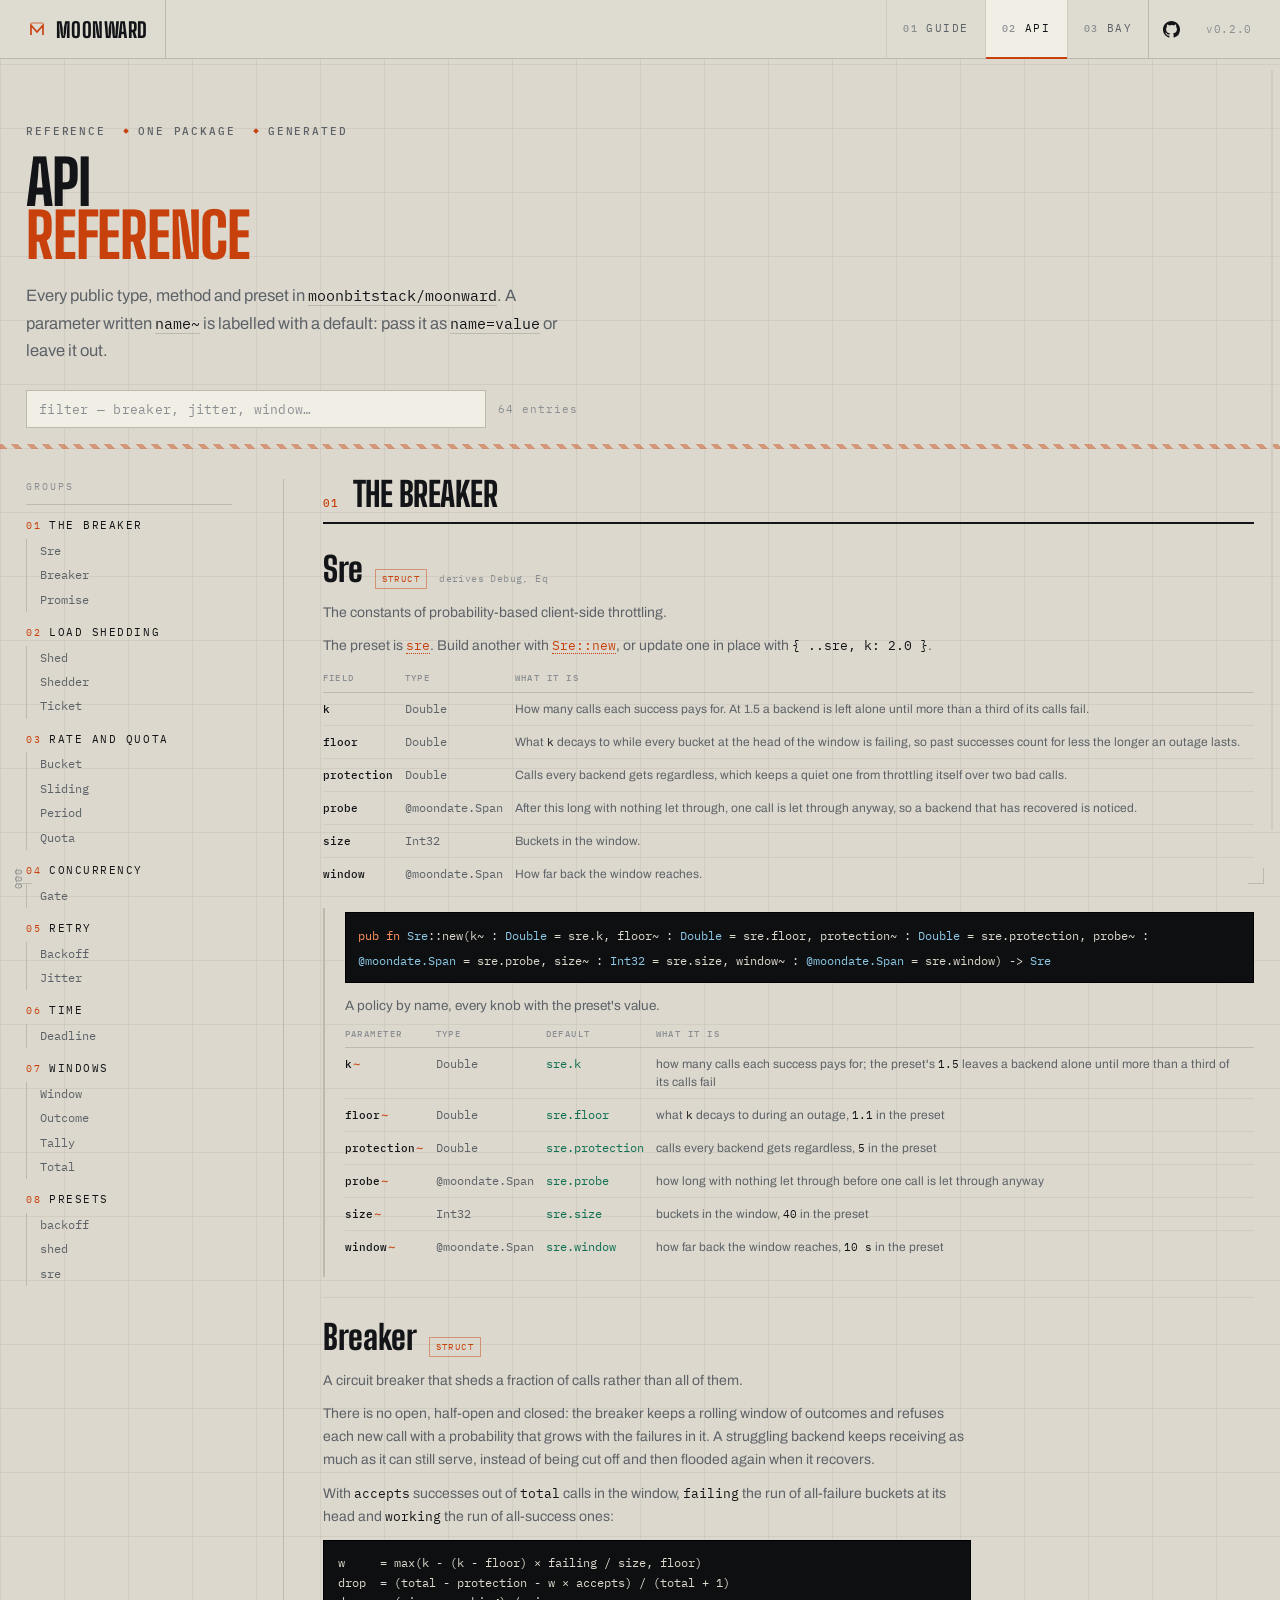
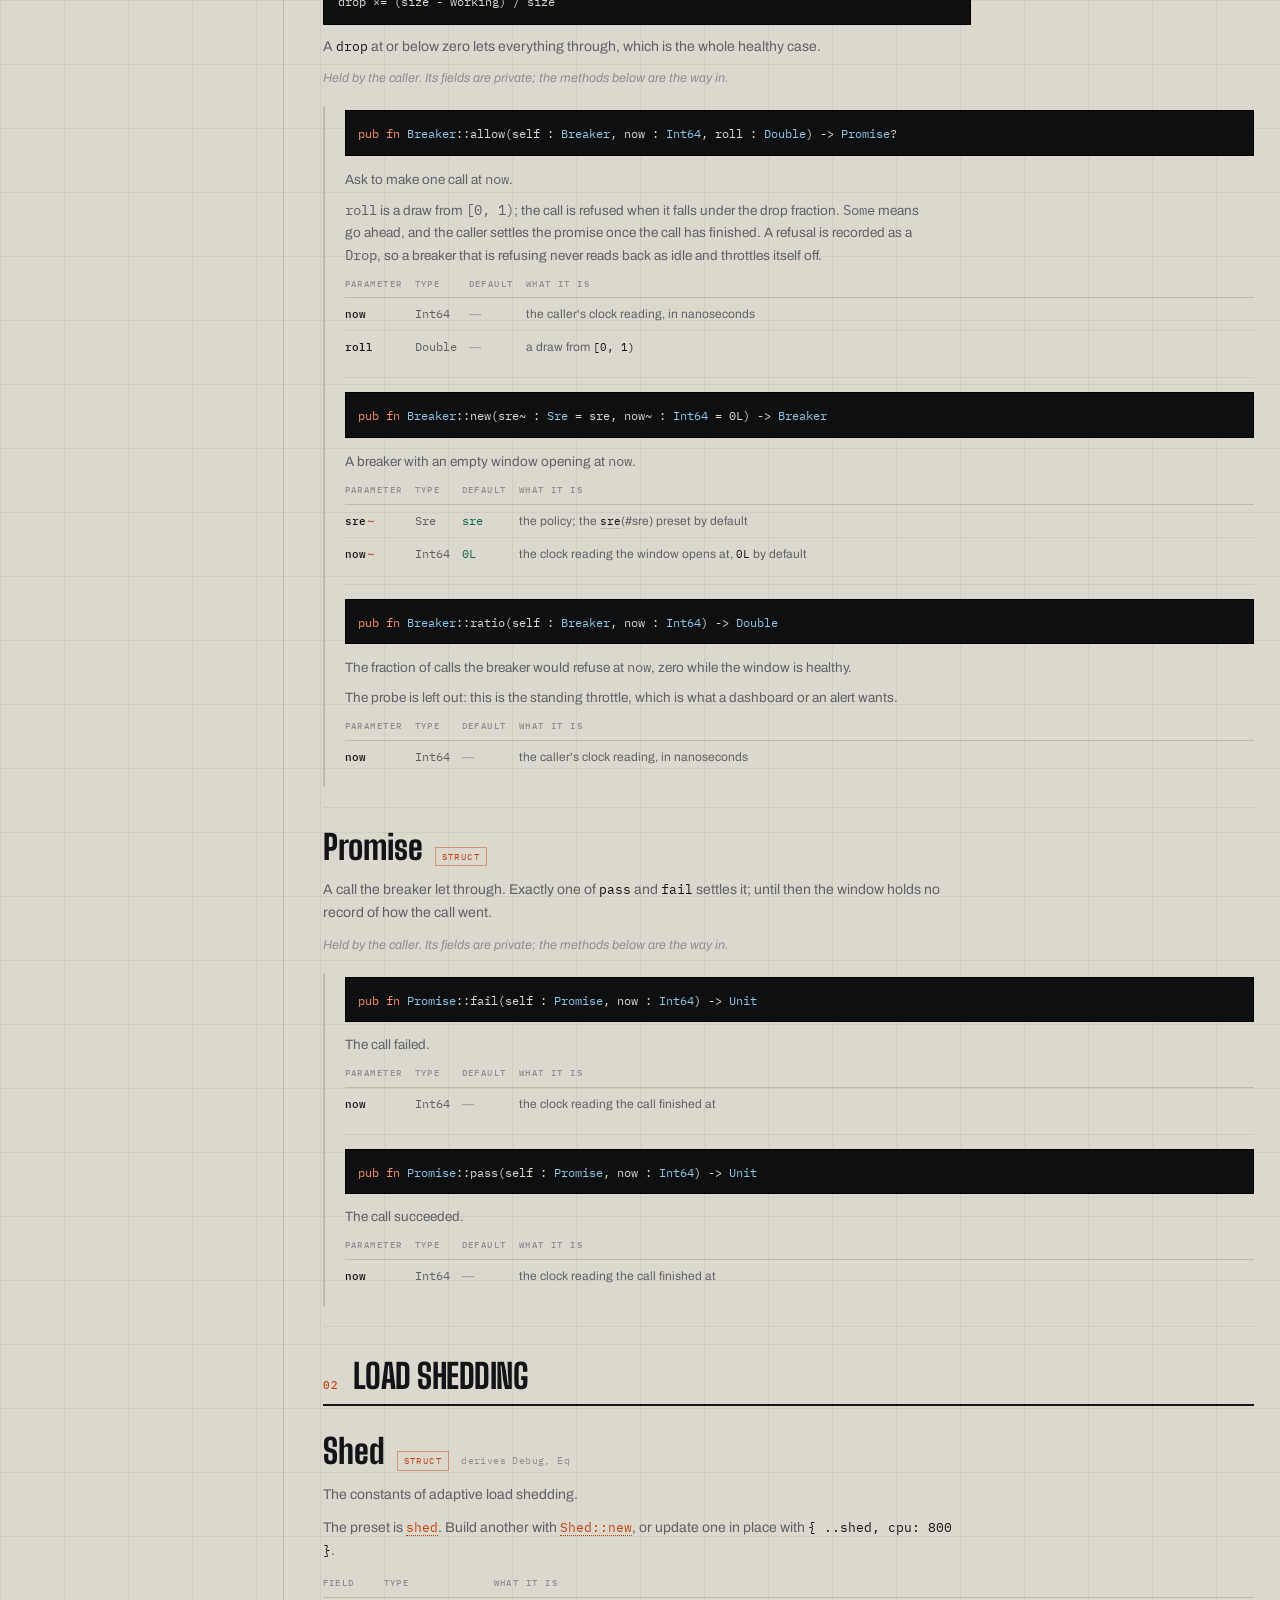
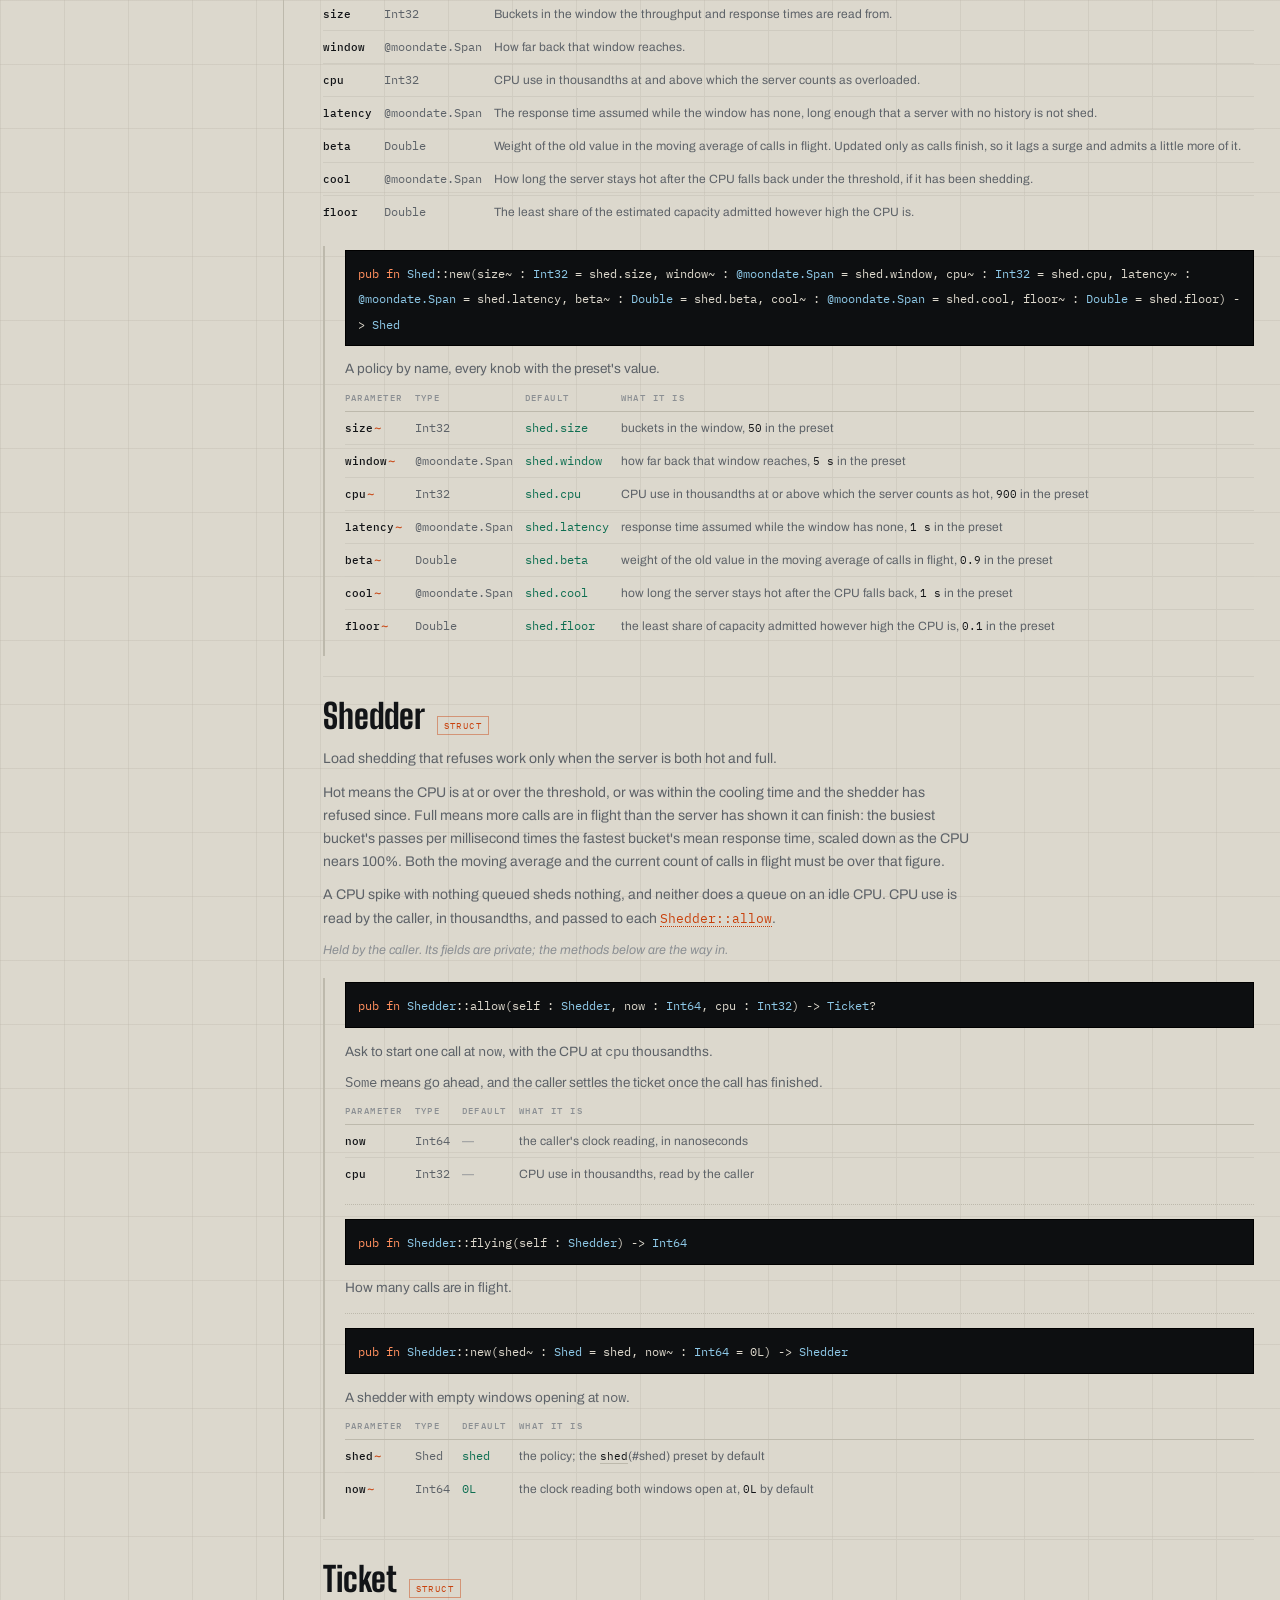
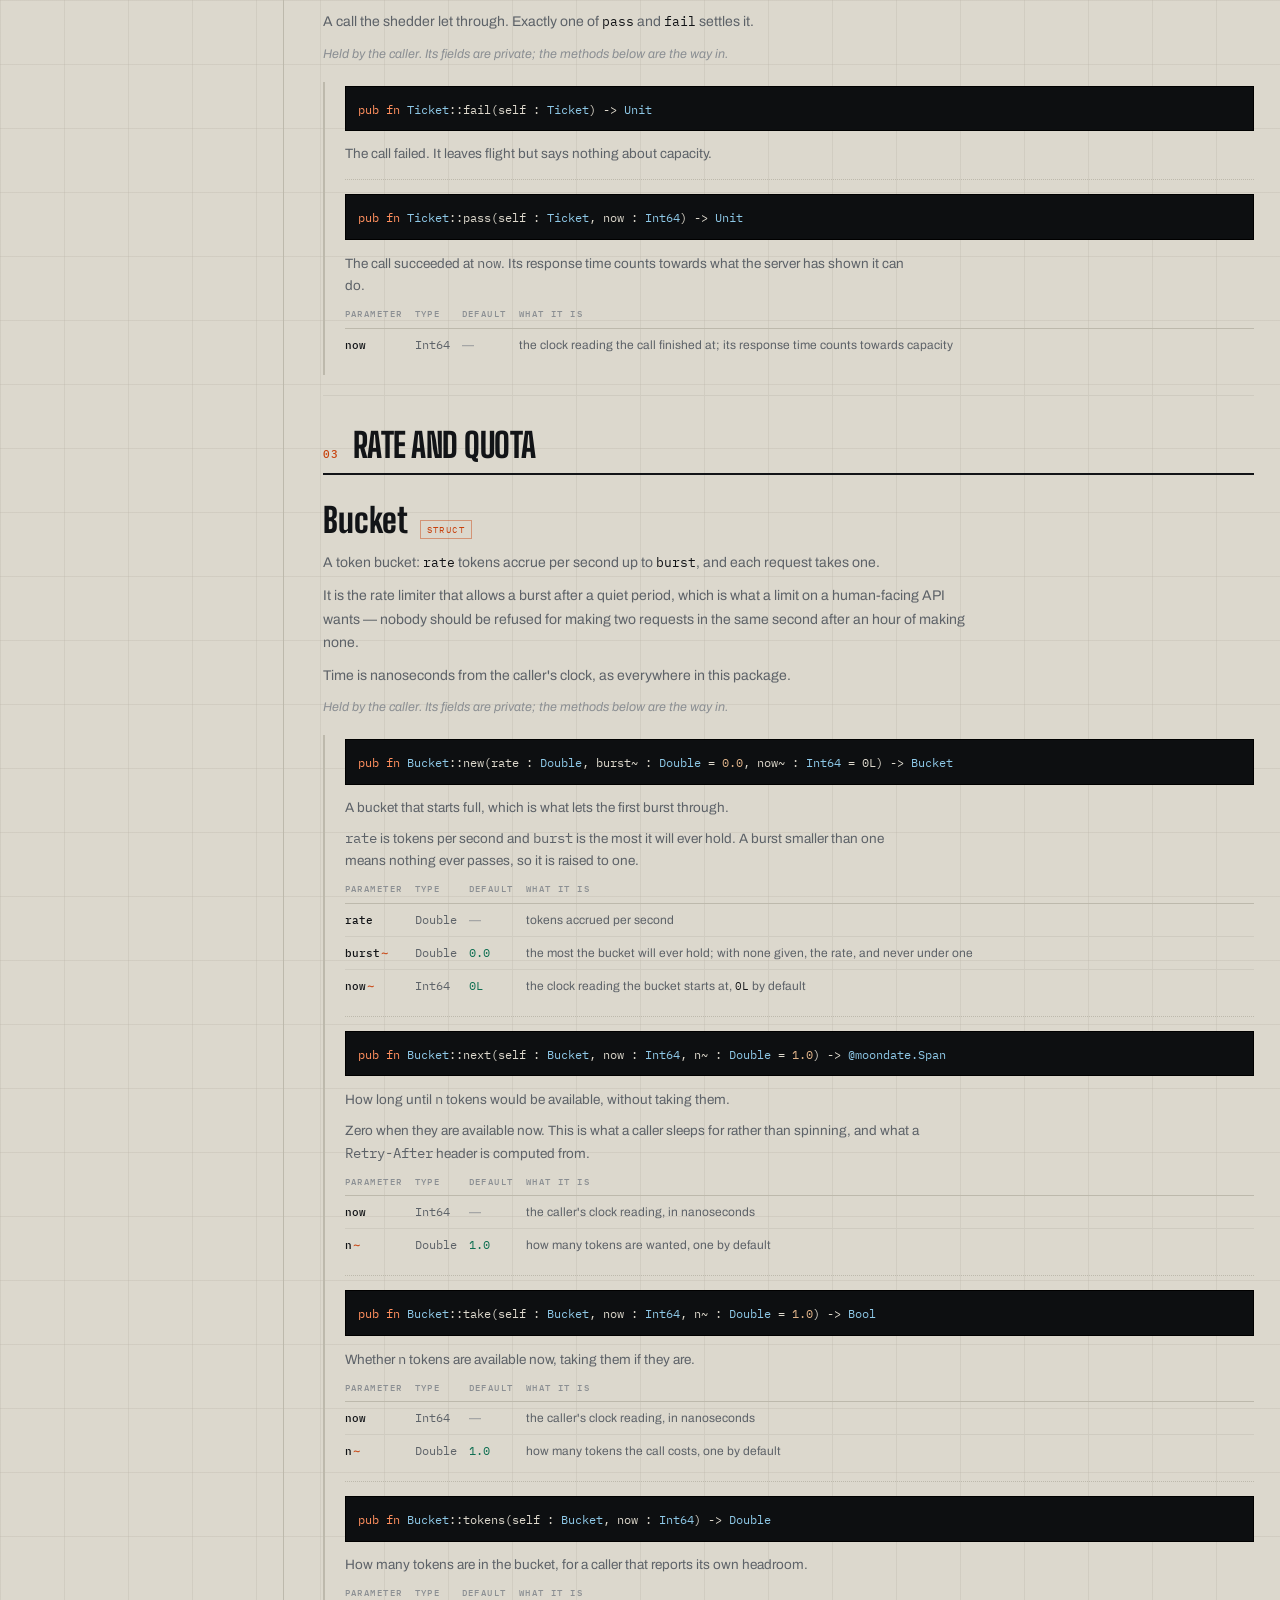
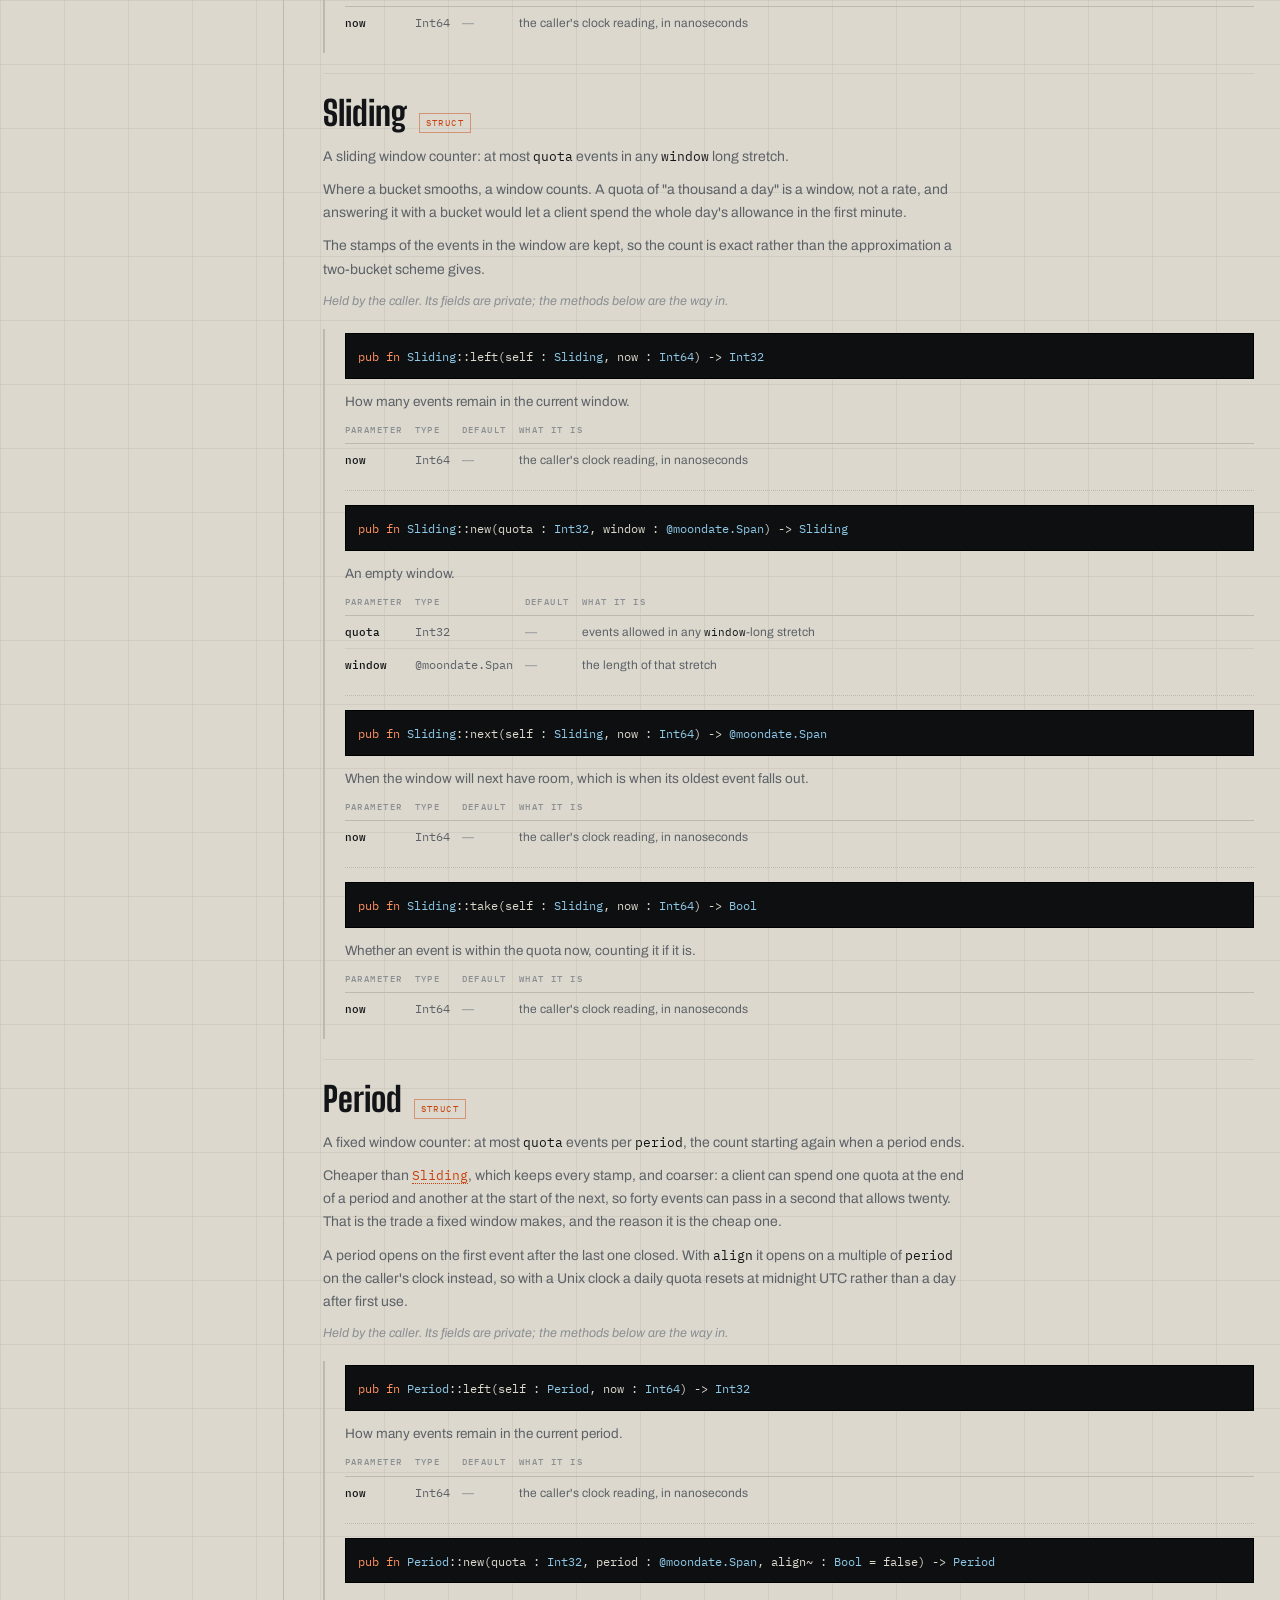
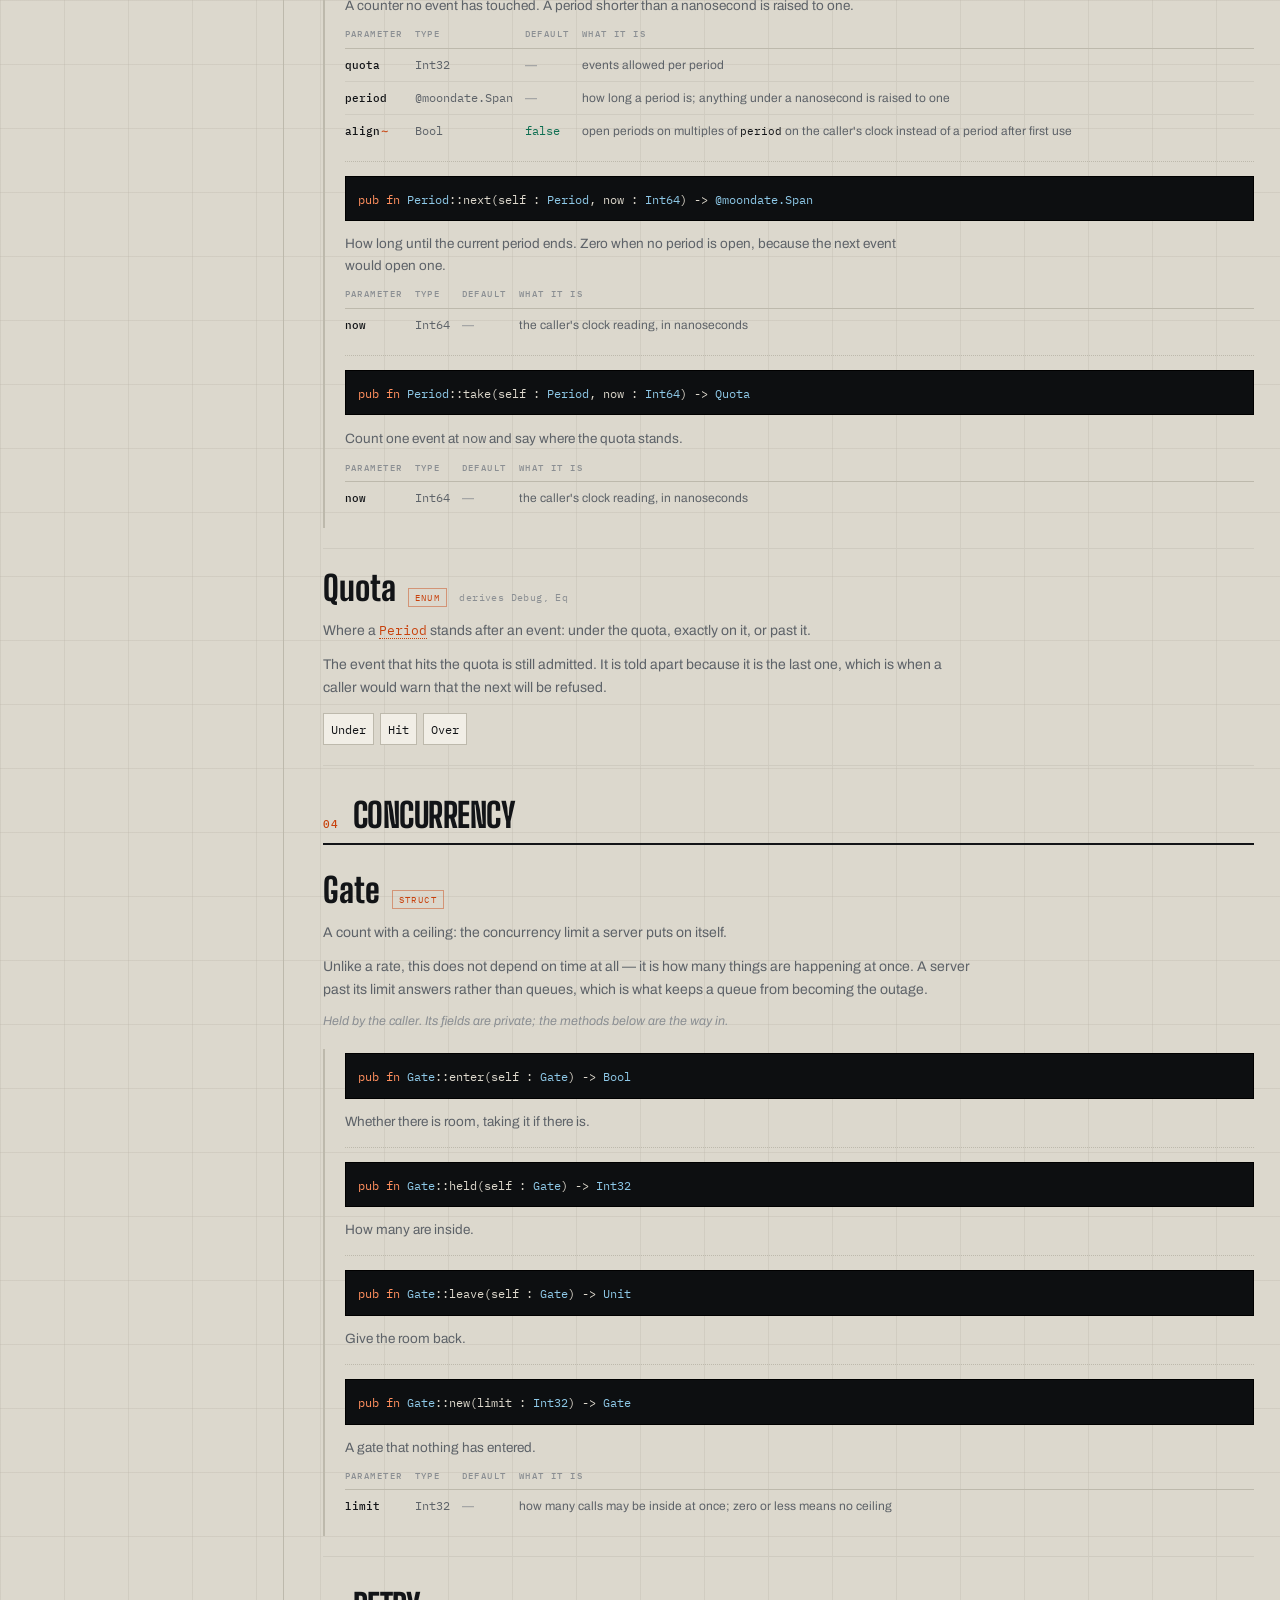
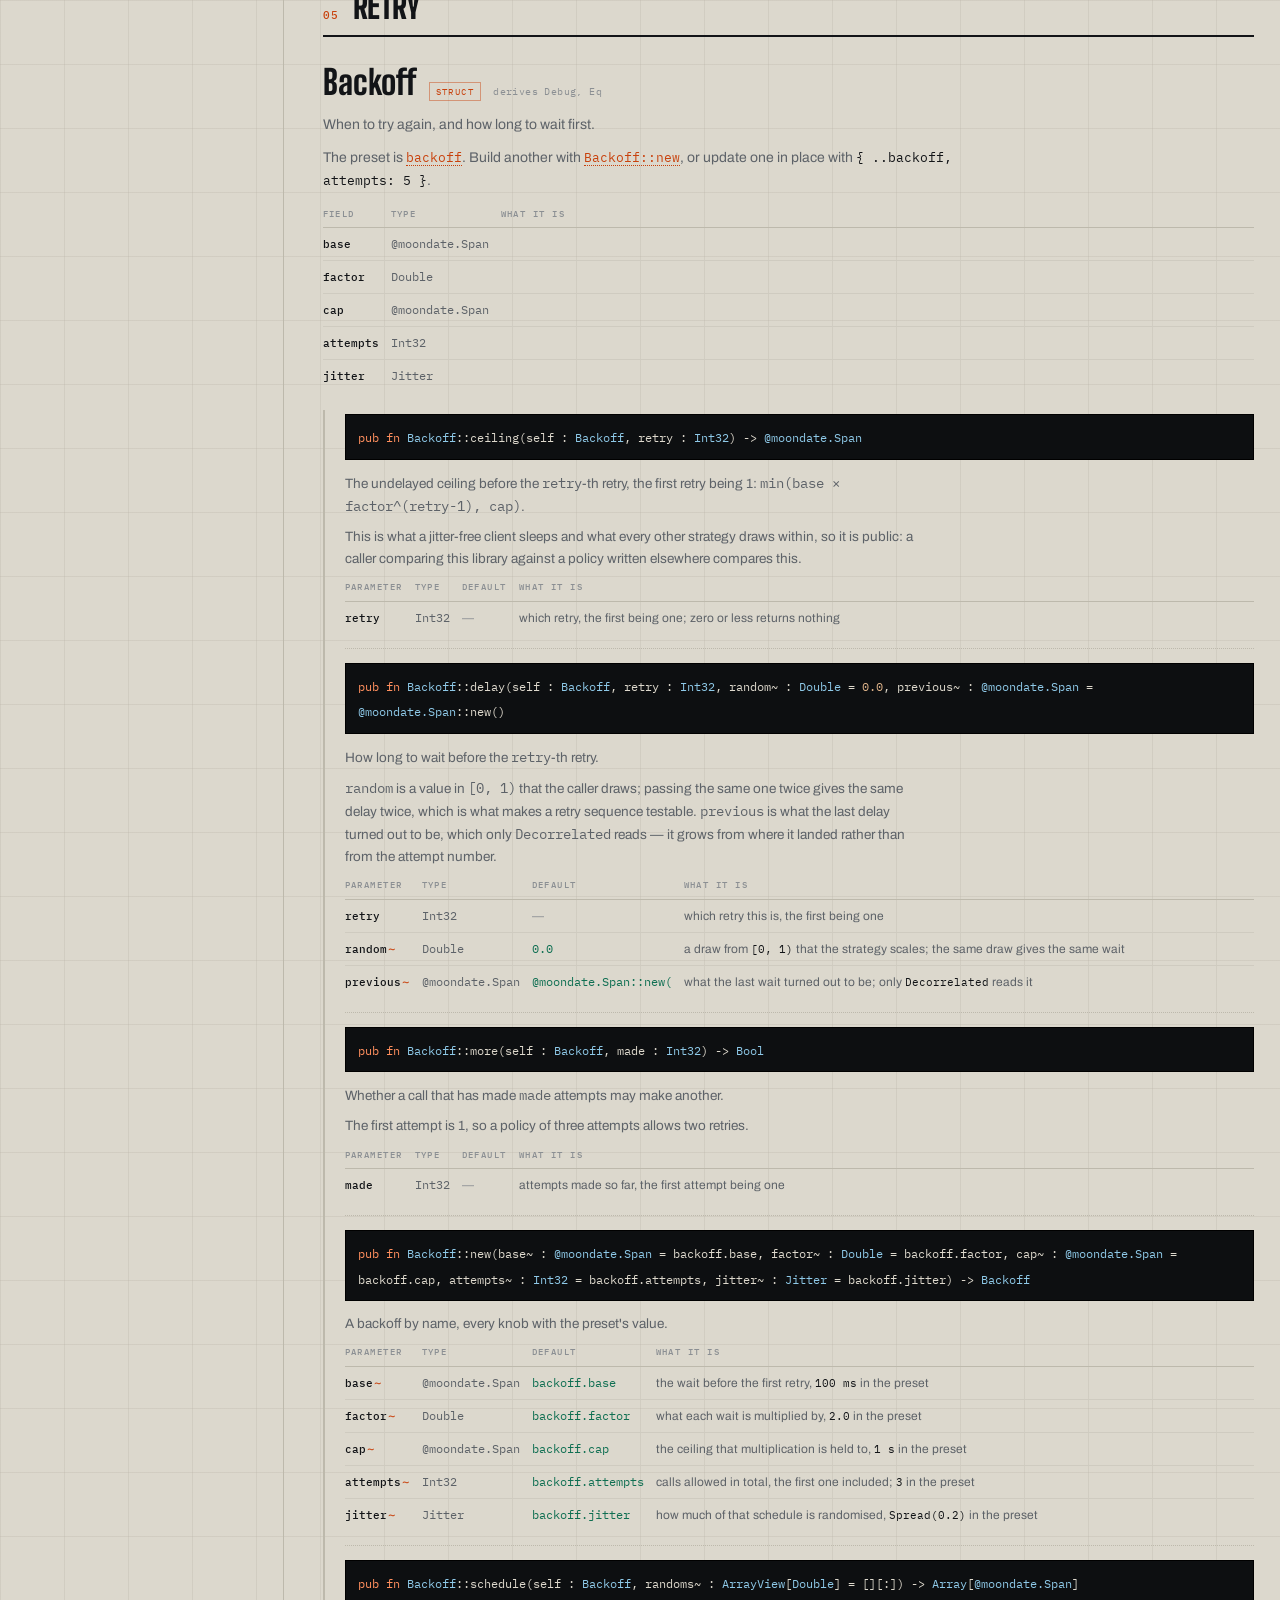
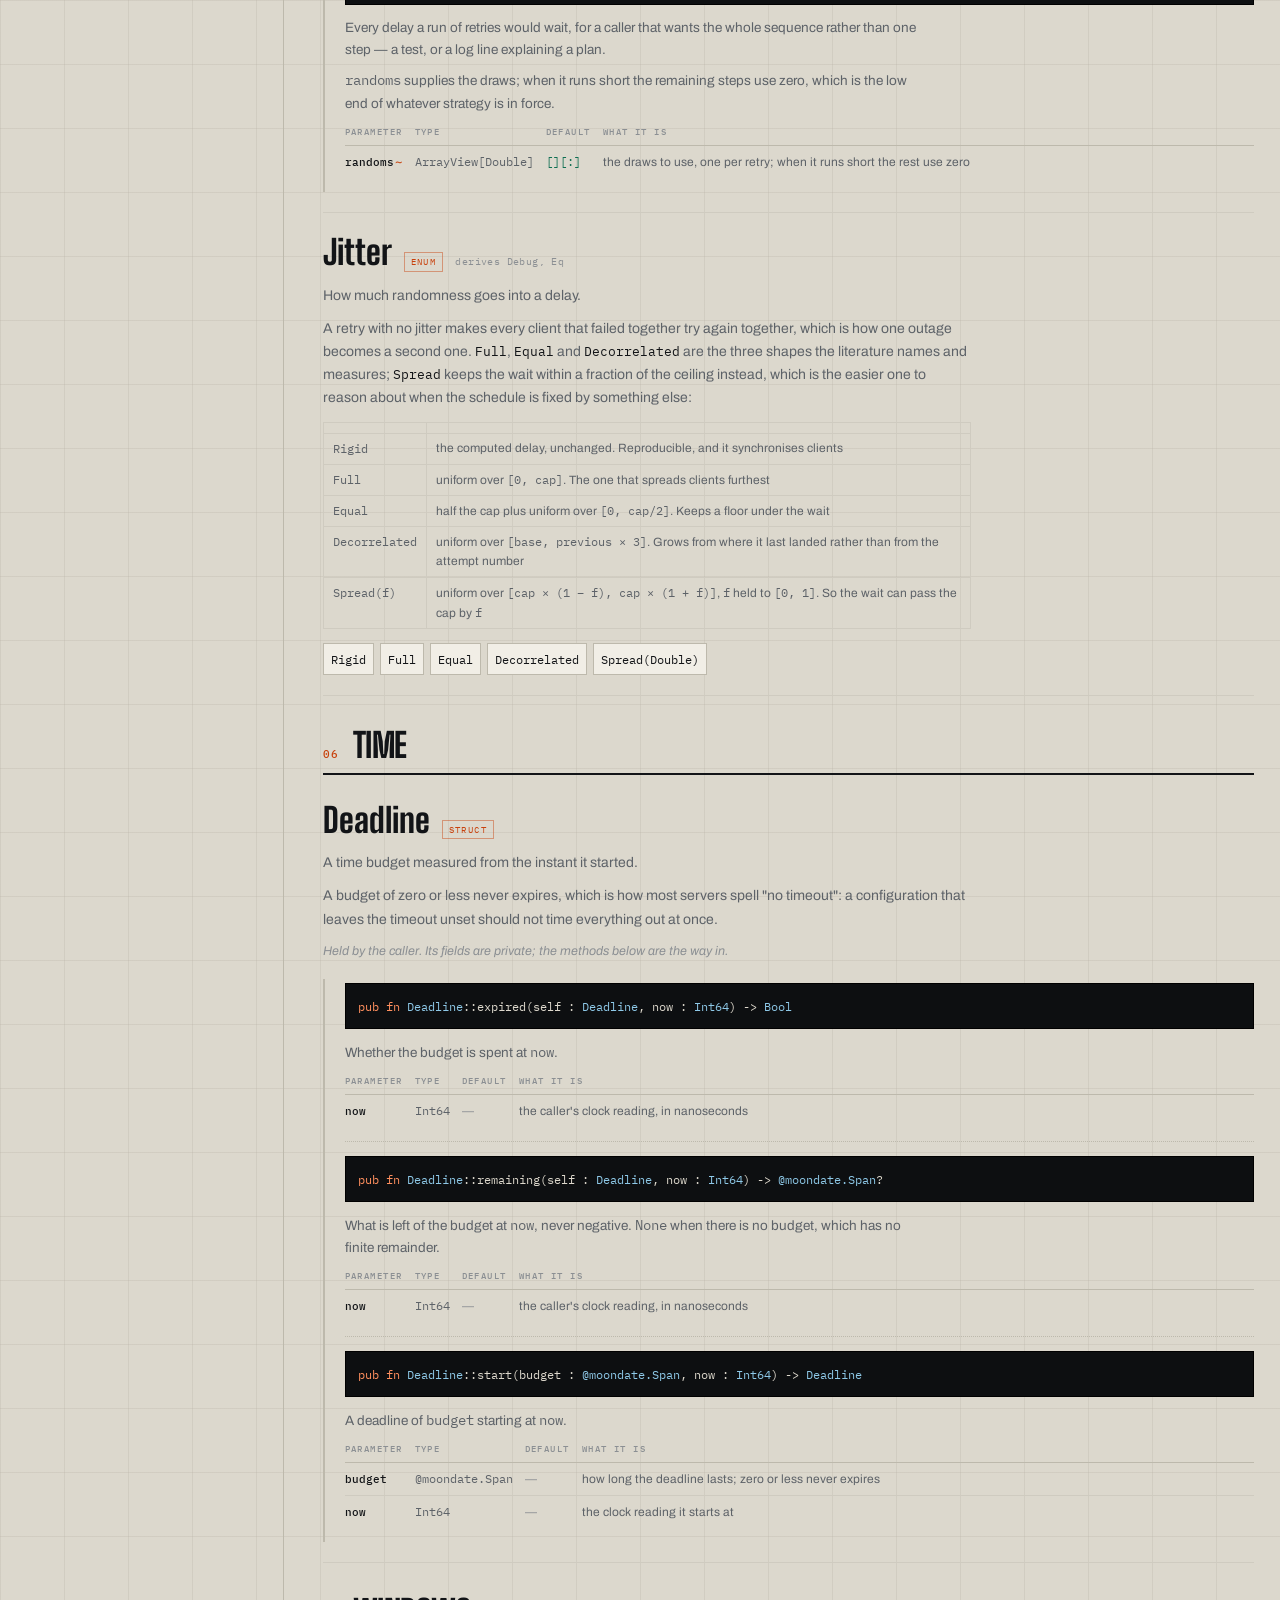
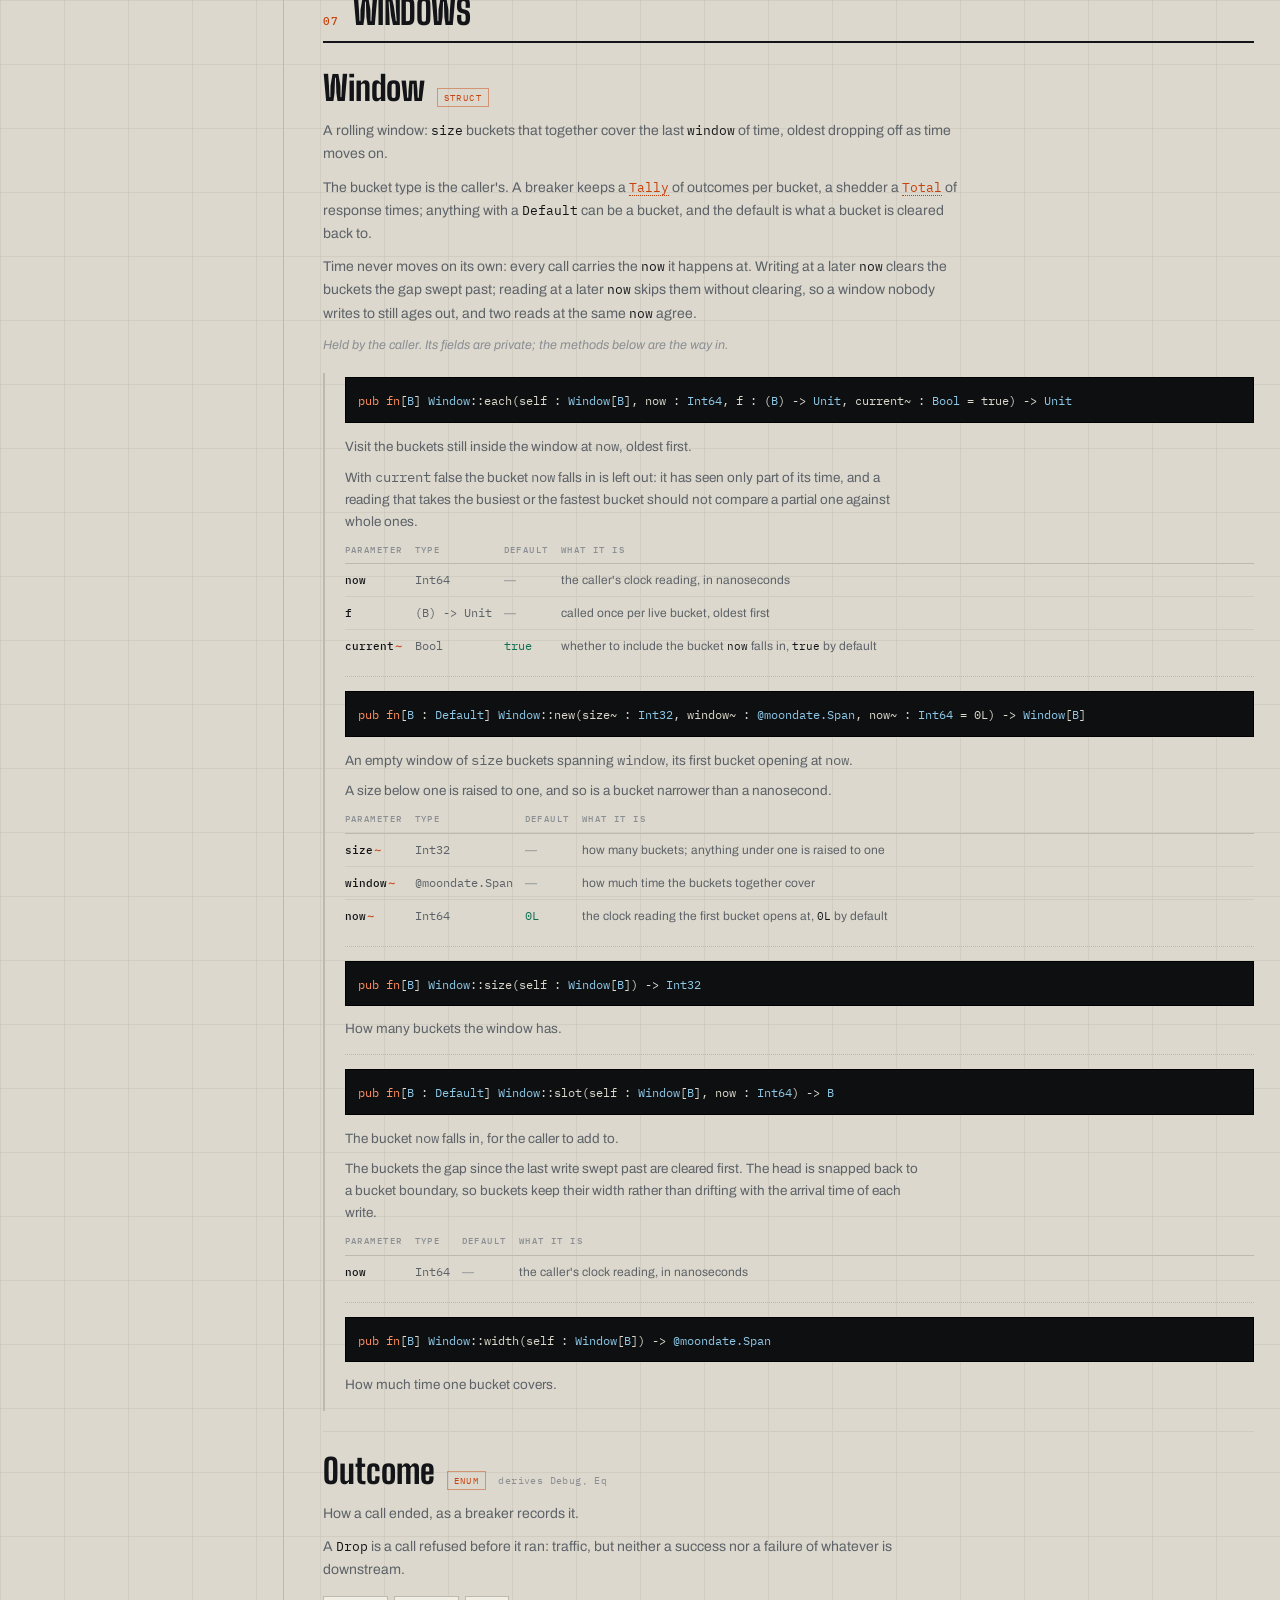
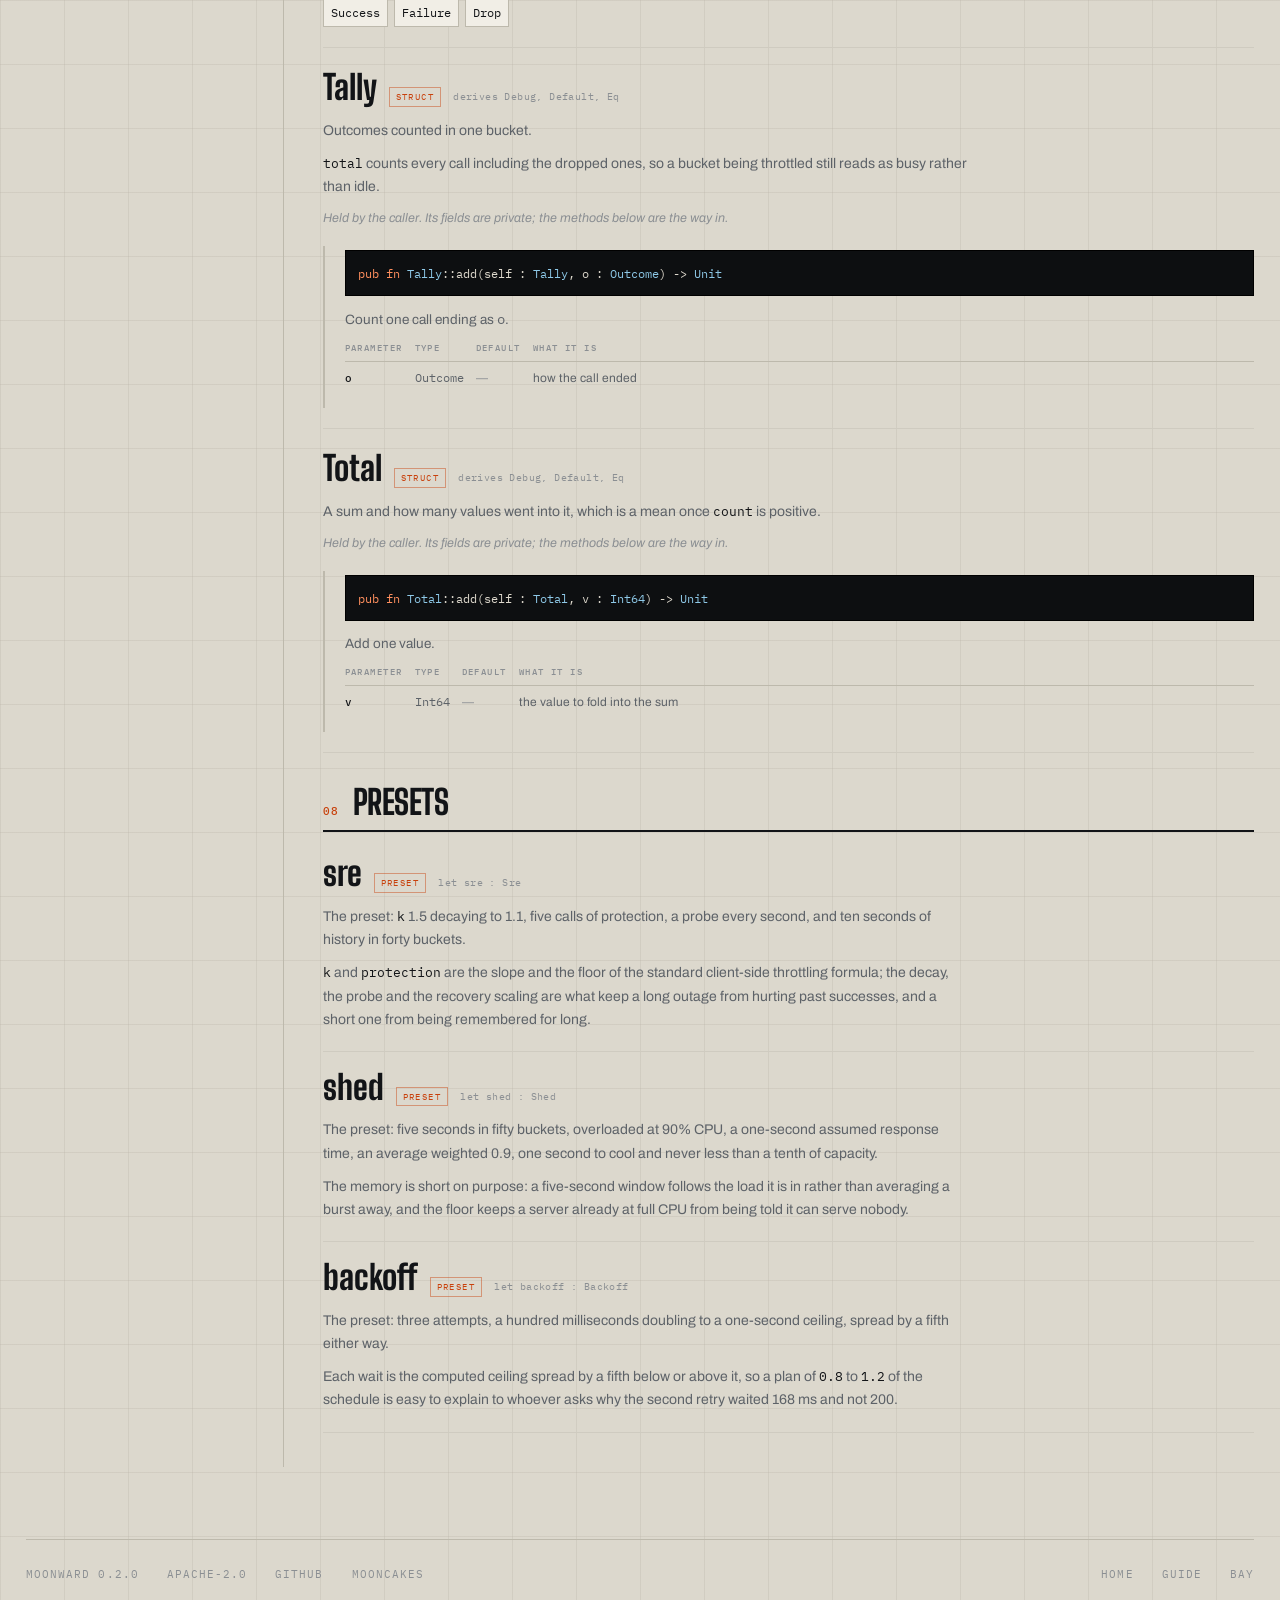
==== commit fba7d34b: "fixed(moonward): the API page keeps a description when `#derive` follows the doc comment. Signed-off" ====
--- a/docs/api.html
+++ b/docs/api.html
@@ -10,7 +10,8 @@
 <link rel="preconnect" href="https://fonts.gstatic.com" crossorigin>
 <link href="https://fonts.googleapis.com/css2?family=Big+Shoulders+Display:wght@500;700;800&family=Archivo:wght@400;500;600&family=IBM+Plex+Mono:wght@400;500;600&display=swap" rel="stylesheet">
 <link rel="stylesheet" href="assets/site.css">
-<link rel="stylesheet" href="assets/doc.css">
+
+<script type="module" src="assets/scrollbar.js"></script><link rel="stylesheet" href="assets/doc.css">
 </head>
 <body>
 
@@ -352,7 +353,7 @@
 </header>
 <div class="api__doc"><p>Where a <a class="ref" href="#Period"><code>Period</code></a> stands after an event: under the quota, exactly on it, or past it.</p>
 <p>The event that hits the quota is still admitted. It is told apart because it is the last one, which is when a caller would warn that the next will be refused.</p></div>
-<ul class="variants"><li><code>Under</code></li><li><code>Hit</code></li><li><code>Over</code></li><li><code>} derive(Eq, @debug.Debug)</code></li></ul>
+<ul class="variants"><li><code>Under</code></li><li><code>Hit</code></li><li><code>Over</code></li></ul>
 </article>
 </section>
 <section class="group" id="g04"><h2 class="group__t"><i>04</i>Concurrency</h2>
@@ -449,7 +450,7 @@
 <div class="api__doc"><p>How much randomness goes into a delay.</p>
 <p>A retry with no jitter makes every client that failed together try again together, which is how one outage becomes a second one. <code>Full</code>, <code>Equal</code> and <code>Decorrelated</code> are the three shapes the literature names and measures; <code>Spread</code> keeps the wait within a fraction of the ceiling instead, which is the easier one to reason about when the schedule is fixed by something else:</p>
 <table class="mtable"><thead><tr><th></th><th></th></tr></thead><tbody><tr><td><code>Rigid</code></td><td>the computed delay, unchanged. Reproducible, and it synchronises clients</td></tr><tr><td><code>Full</code></td><td>uniform over <code>[0, cap]</code>. The one that spreads clients furthest</td></tr><tr><td><code>Equal</code></td><td>half the cap plus uniform over <code>[0, cap/2]</code>. Keeps a floor under the wait</td></tr><tr><td><code>Decorrelated</code></td><td>uniform over <code>[base, previous × 3]</code>. Grows from where it last landed rather than from the attempt number</td></tr><tr><td><code>Spread(f)</code></td><td>uniform over <code>[cap × (1 − f), cap × (1 + f)]</code>, <code>f</code> held to <code>[0, 1]</code>. So the wait can pass the cap by <code>f</code></td></tr></tbody></table></div>
-<ul class="variants"><li><code>Rigid</code></li><li><code>Full</code></li><li><code>Equal</code></li><li><code>Decorrelated</code></li><li><code>Spread(Double)</code></li><li><code>} derive(Eq, @debug.Debug)</code></li></ul>
+<ul class="variants"><li><code>Rigid</code></li><li><code>Full</code></li><li><code>Equal</code></li><li><code>Decorrelated</code></li><li><code>Spread(Double)</code></li></ul>
 </article>
 </section>
 <section class="group" id="g06"><h2 class="group__t"><i>06</i>Time</h2>
@@ -539,7 +540,7 @@
 </header>
 <div class="api__doc"><p>How a call ended, as a breaker records it.</p>
 <p>A <code>Drop</code> is a call refused before it ran: traffic, but neither a success nor a failure of whatever is downstream.</p></div>
-<ul class="variants"><li><code>Success</code></li><li><code>Failure</code></li><li><code>Drop</code></li><li><code>} derive(Eq, @debug.Debug)</code></li></ul>
+<ul class="variants"><li><code>Success</code></li><li><code>Failure</code></li><li><code>Drop</code></li></ul>
 </article>
 <article class="api" id="Tally" data-name="tally">
 <header class="api__head">
--- a/docs/assets/site.css
+++ b/docs/assets/site.css
@@ -69,8 +69,13 @@
 html {
   -webkit-text-size-adjust: 100%;
   scroll-behavior: smooth;
-  scrollbar-color: var(--hot) var(--plate-2);
-  scrollbar-width: thin;
+}
+
+@supports not selector(::-webkit-scrollbar) {
+  html {
+    scrollbar-color: var(--hot) var(--plate-2);
+    scrollbar-width: thin;
+  }
 }
 
 @supports not selector(::-webkit-scrollbar) {
@@ -695,3 +700,14 @@
     scroll-behavior: auto !important;
   }
 }
+
+html, button, input, textarea, select { font-variant-ligatures: no-contextual; }
+
+/* The page scroll bar shows while the page moves or under the pointer and
+   hides a moment after; it keeps its place, so nothing shifts. */
+@supports selector(::-webkit-scrollbar) {
+  html:not(.scrolling)::-webkit-scrollbar-thumb { background: transparent; border-color: transparent; box-shadow: none; }
+}
+@supports not selector(::-webkit-scrollbar) {
+  html:not(.scrolling) { scrollbar-color: transparent transparent; }
+}
--- a/docs/assets/doc.css
+++ b/docs/assets/doc.css
@@ -825,3 +825,13 @@
     overflow-wrap: anywhere;
   }
 }
+
+/* every scroll container on a doc page keeps the machine's scrollbar */
+.formula::-webkit-scrollbar {
+  height: 8px;
+}
+
+.formula::-webkit-scrollbar-thumb {
+  background: var(--line);
+  border: 2px solid var(--plate);
+}
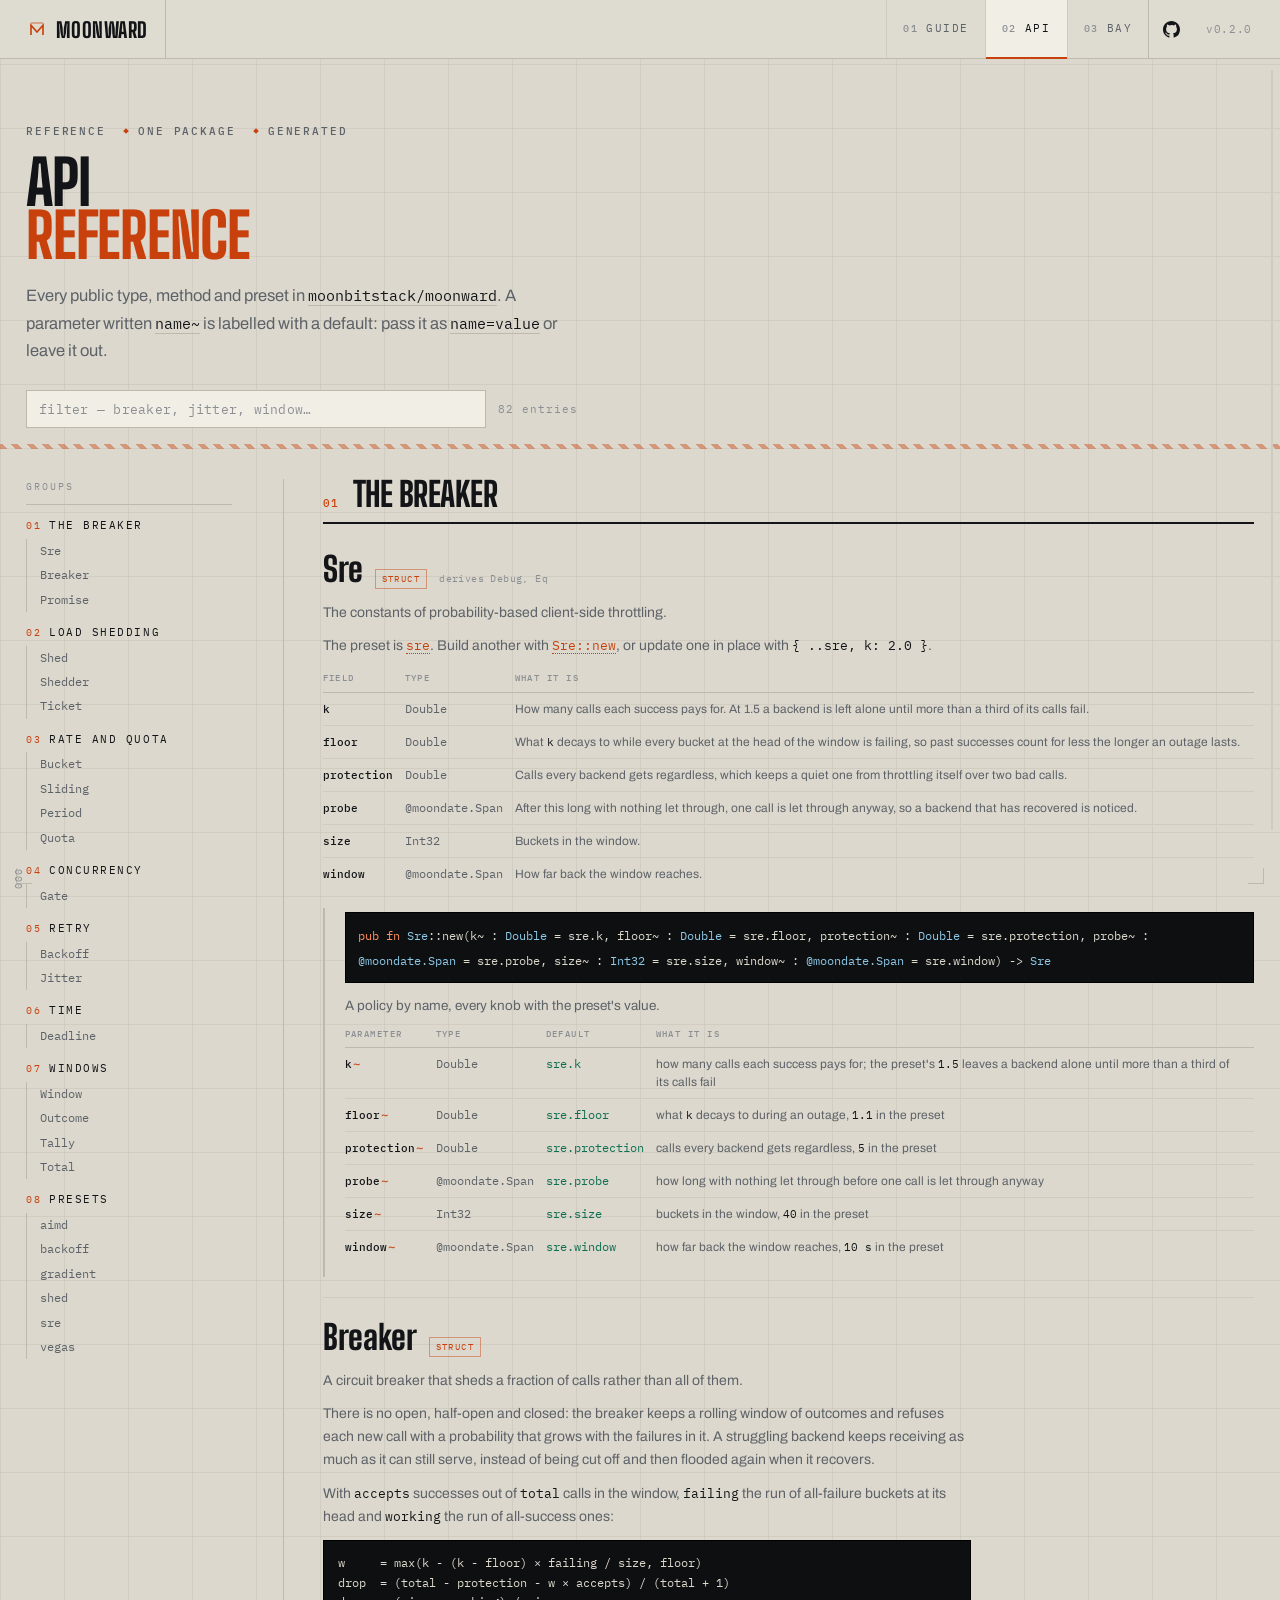
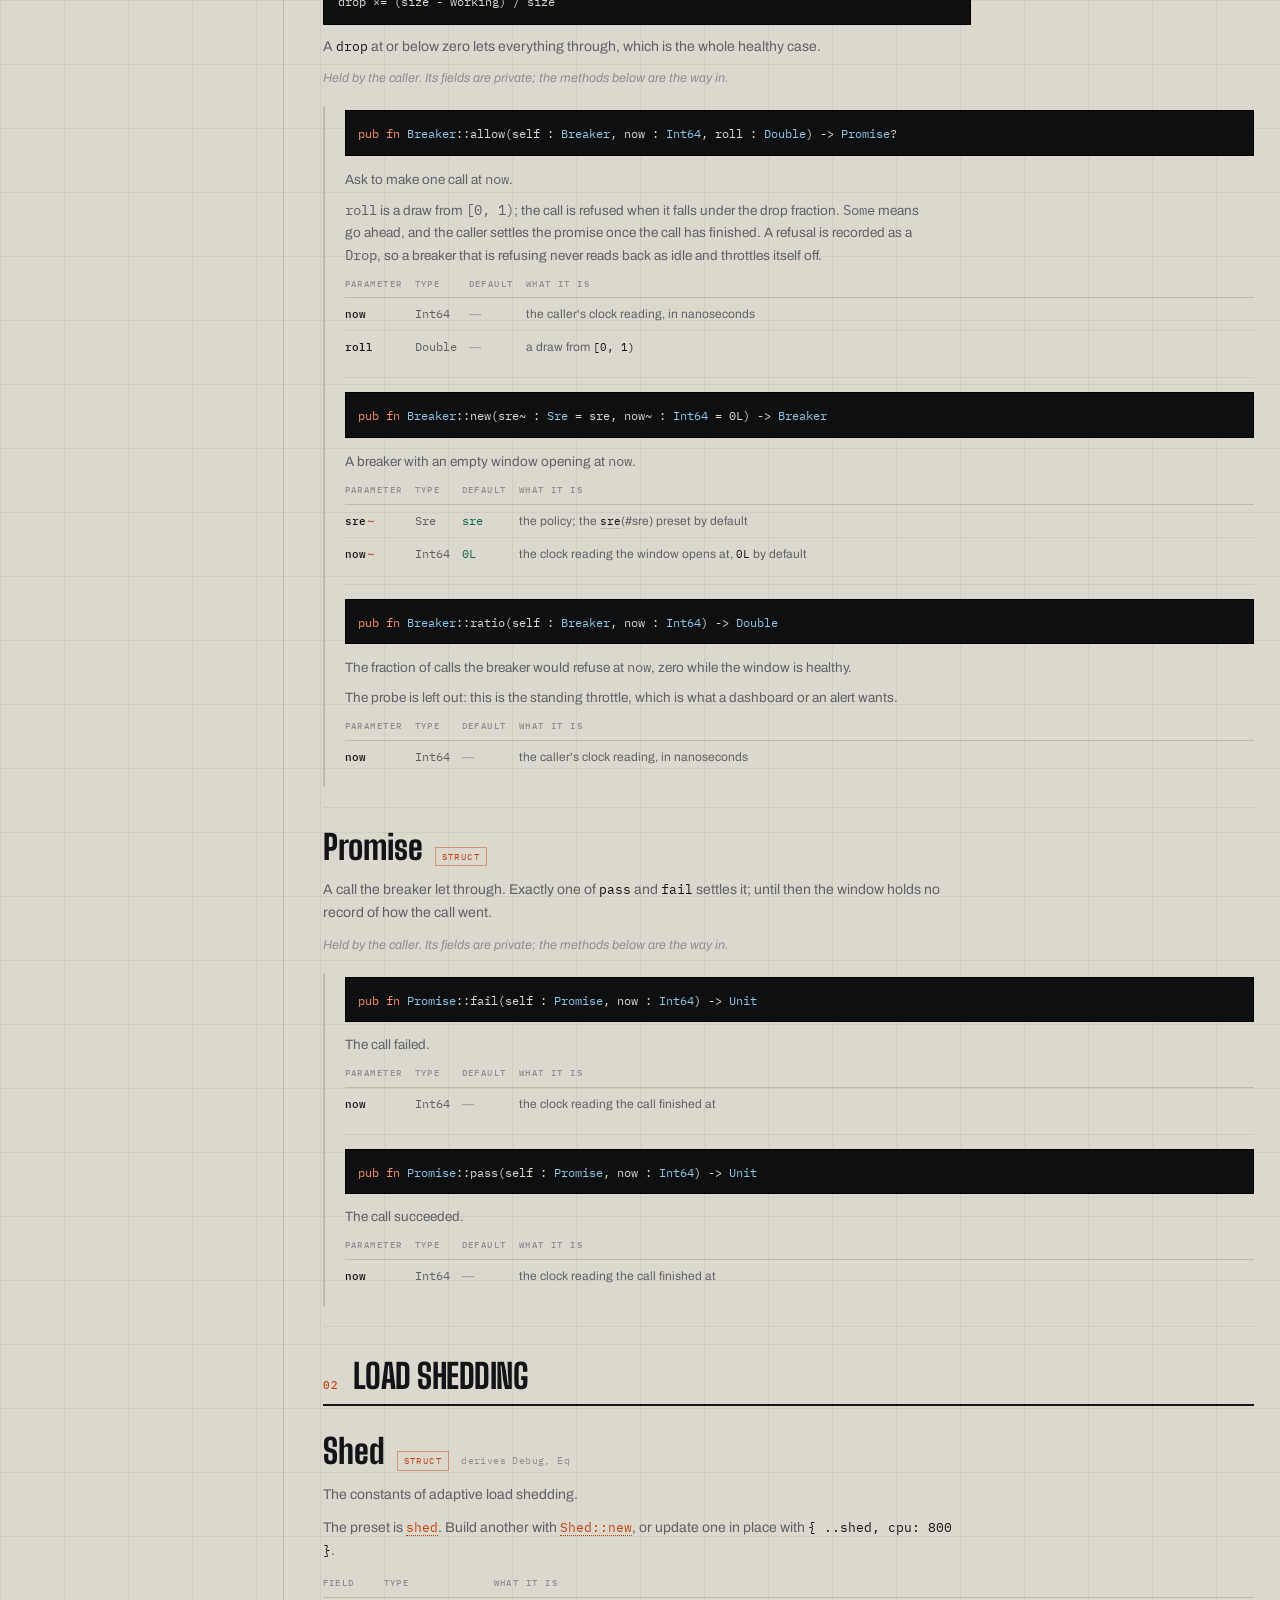
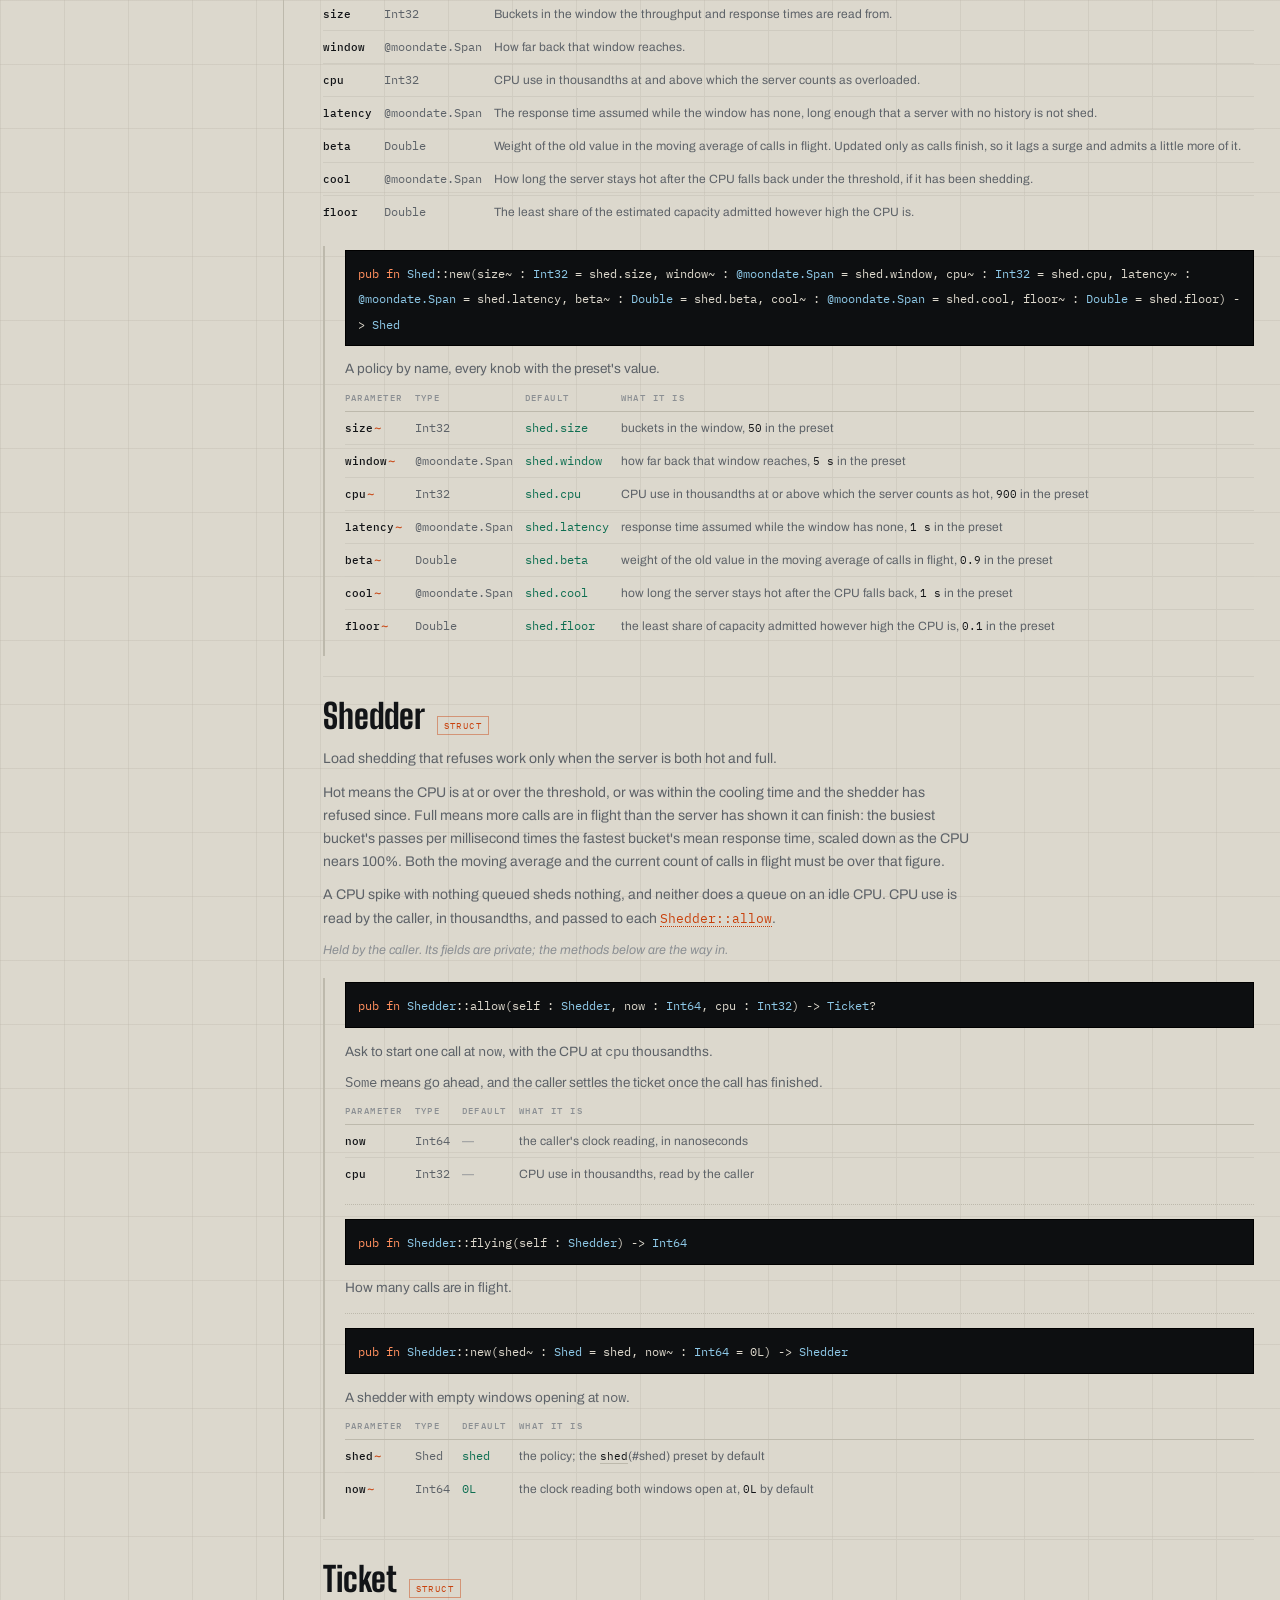
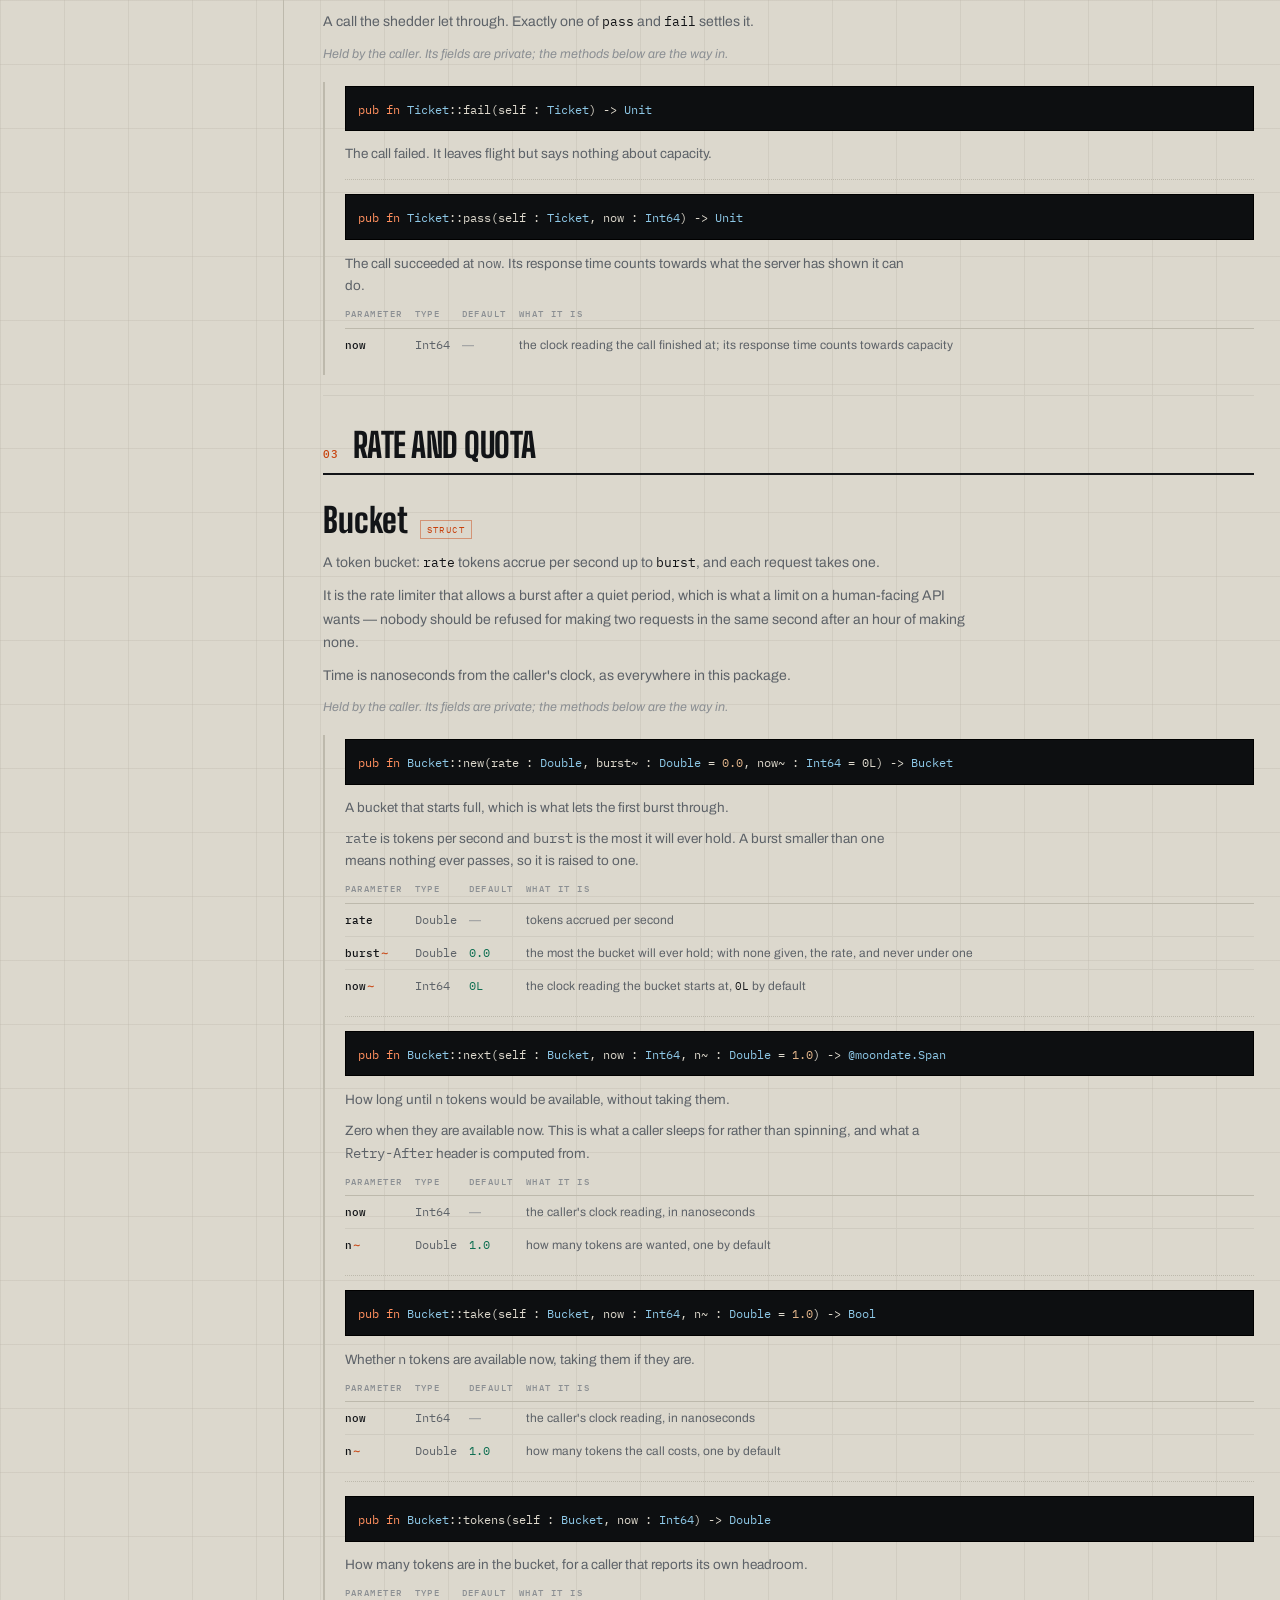
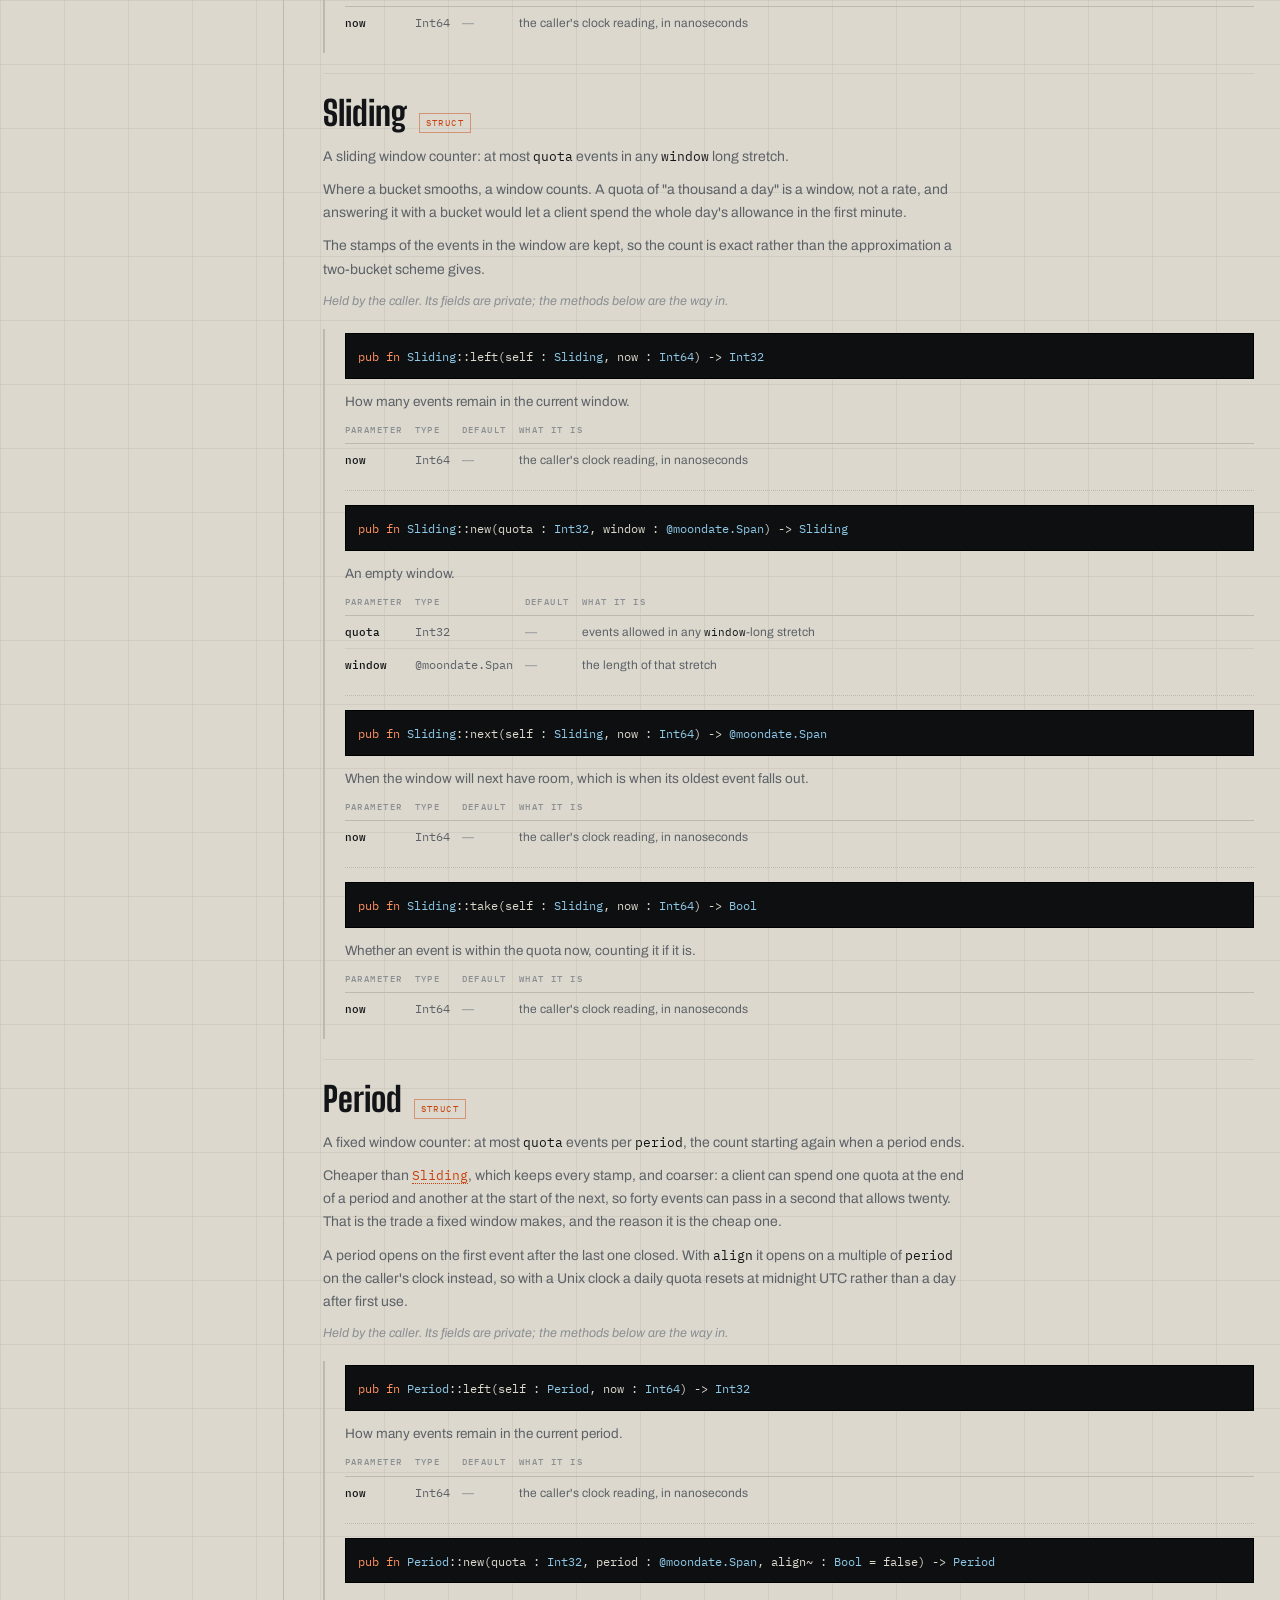
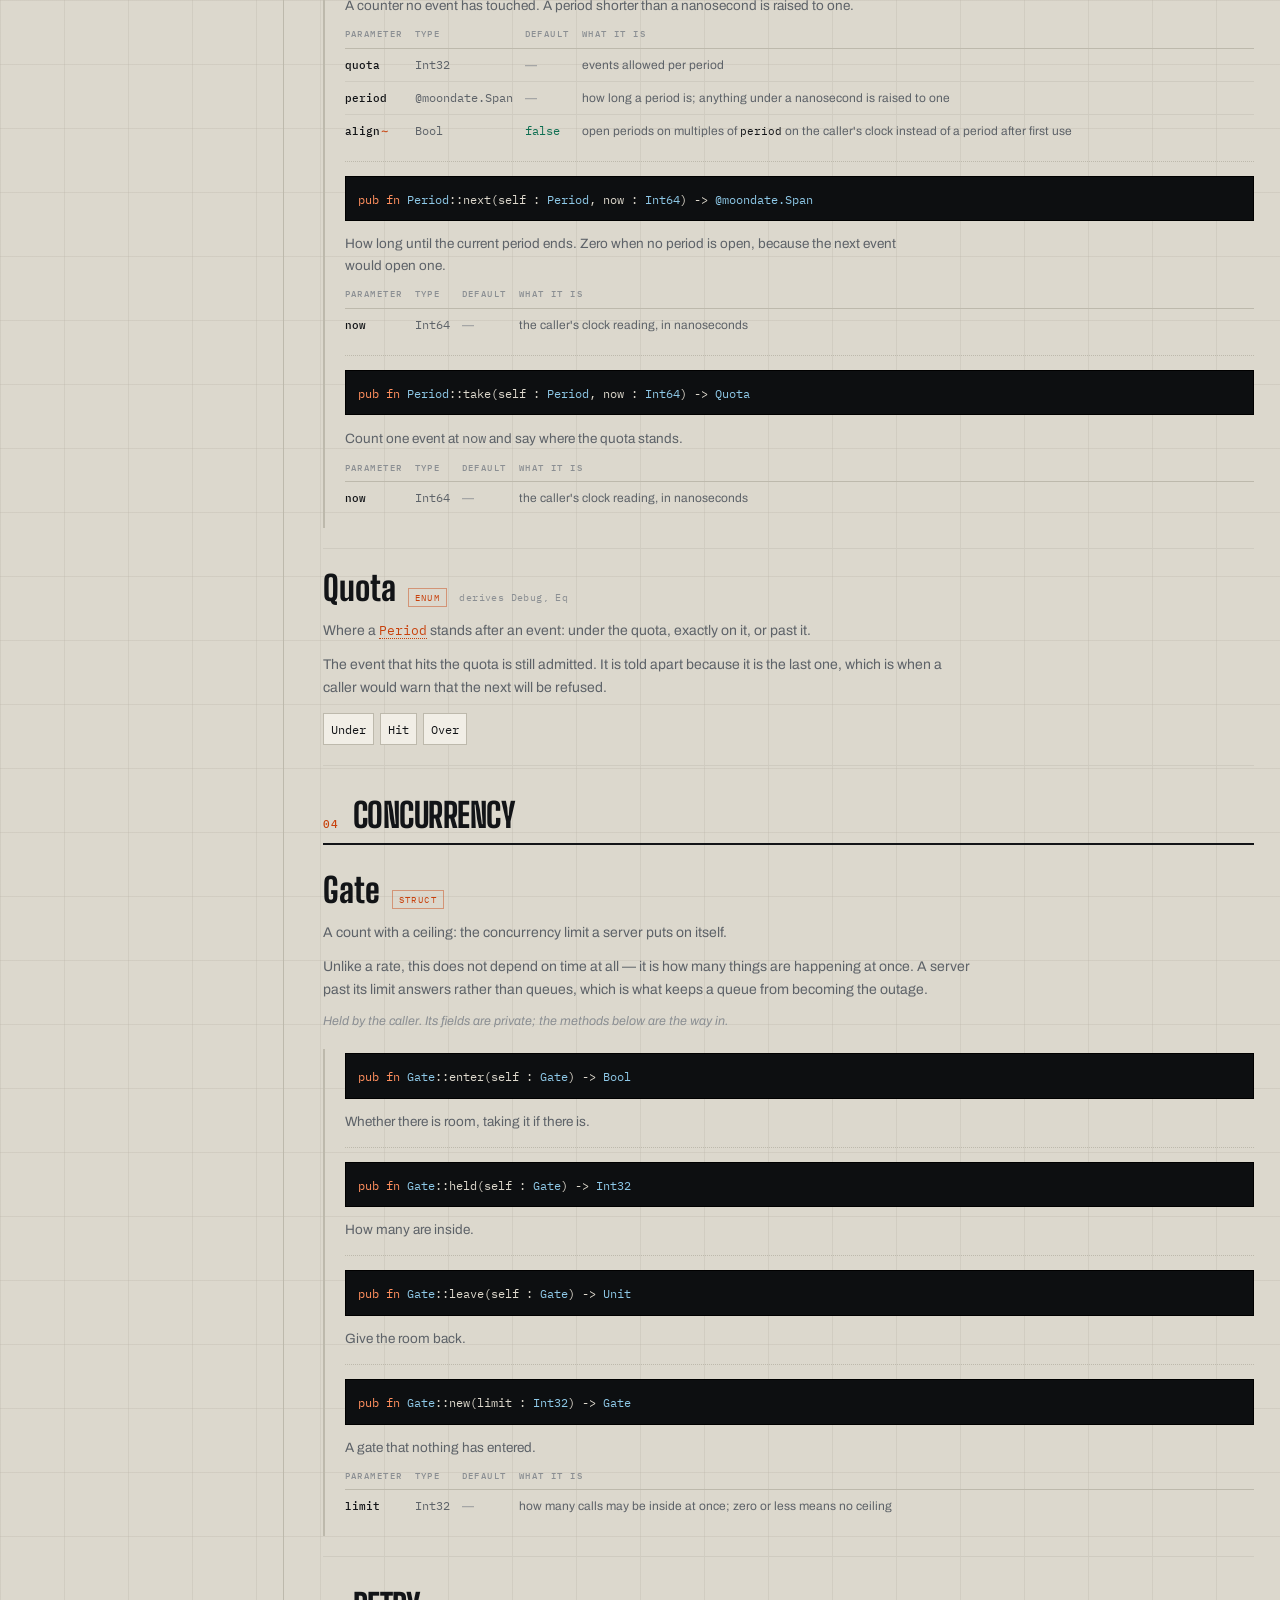
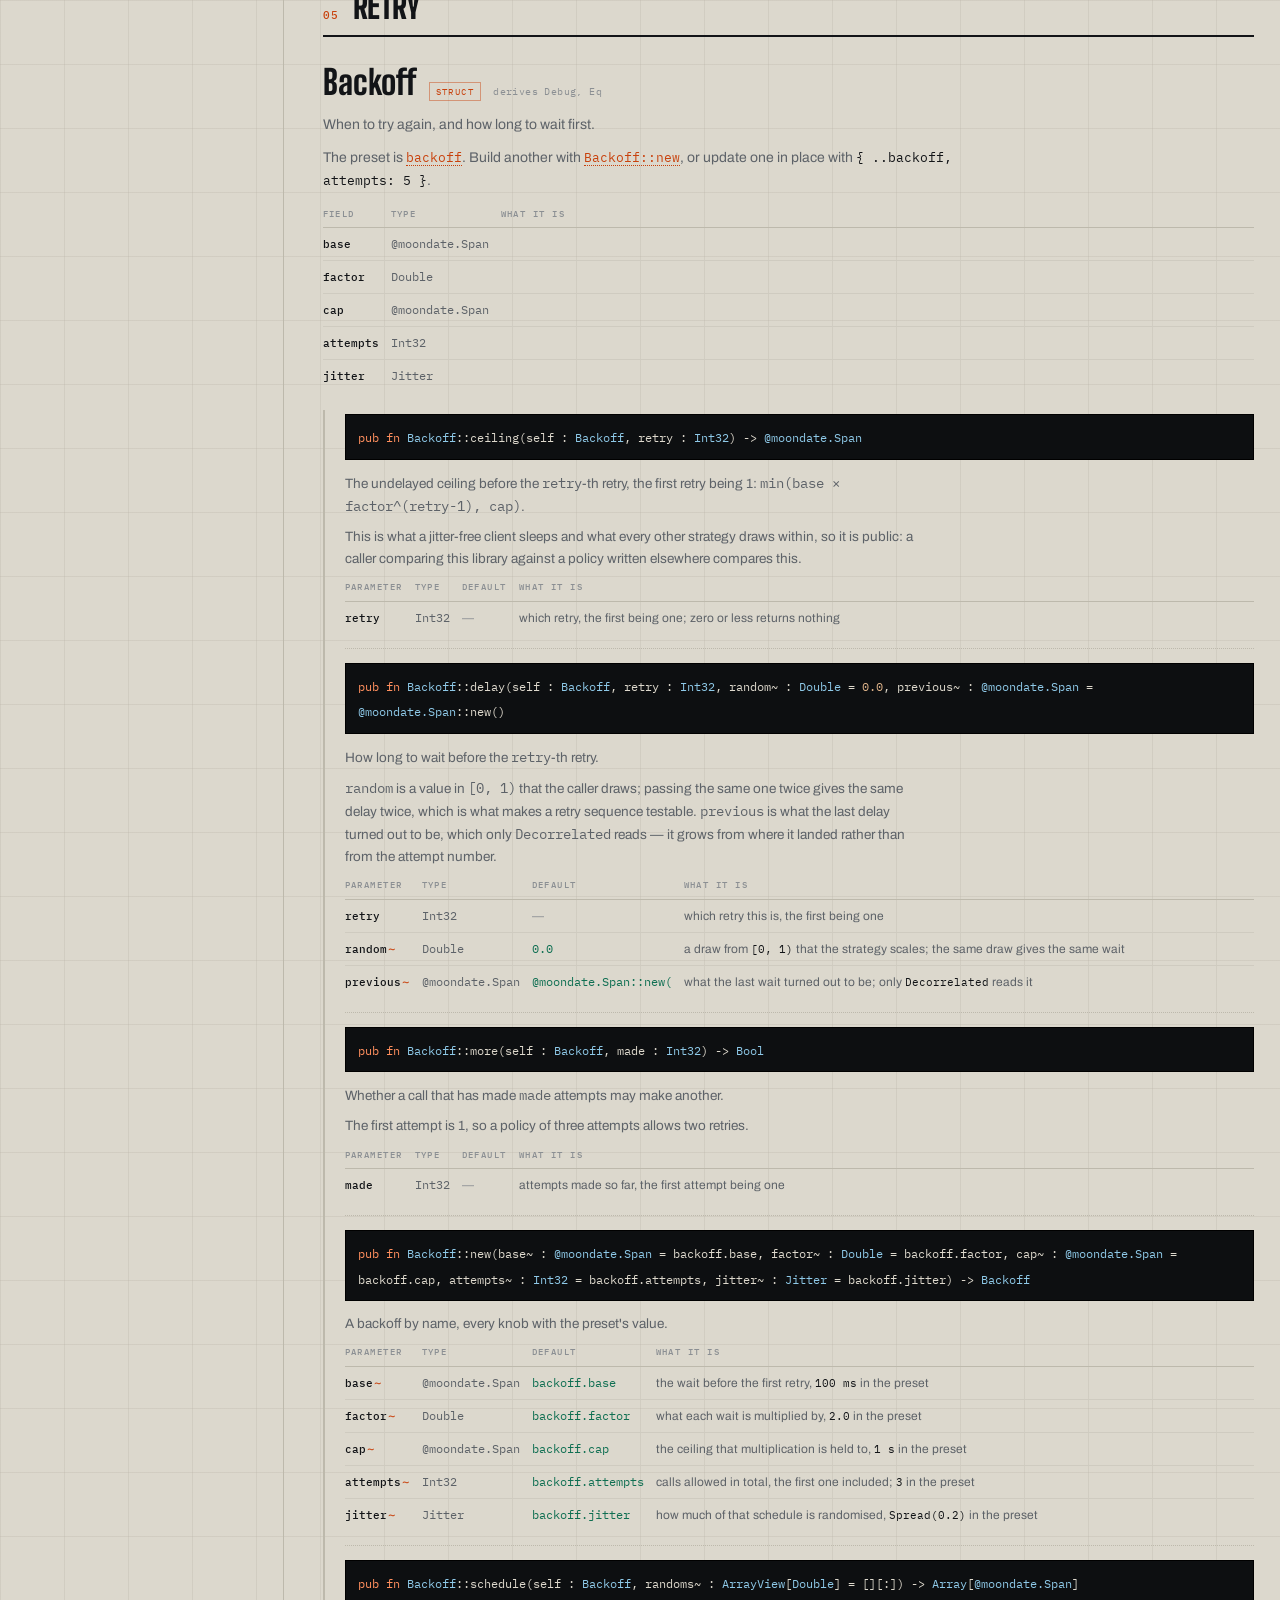
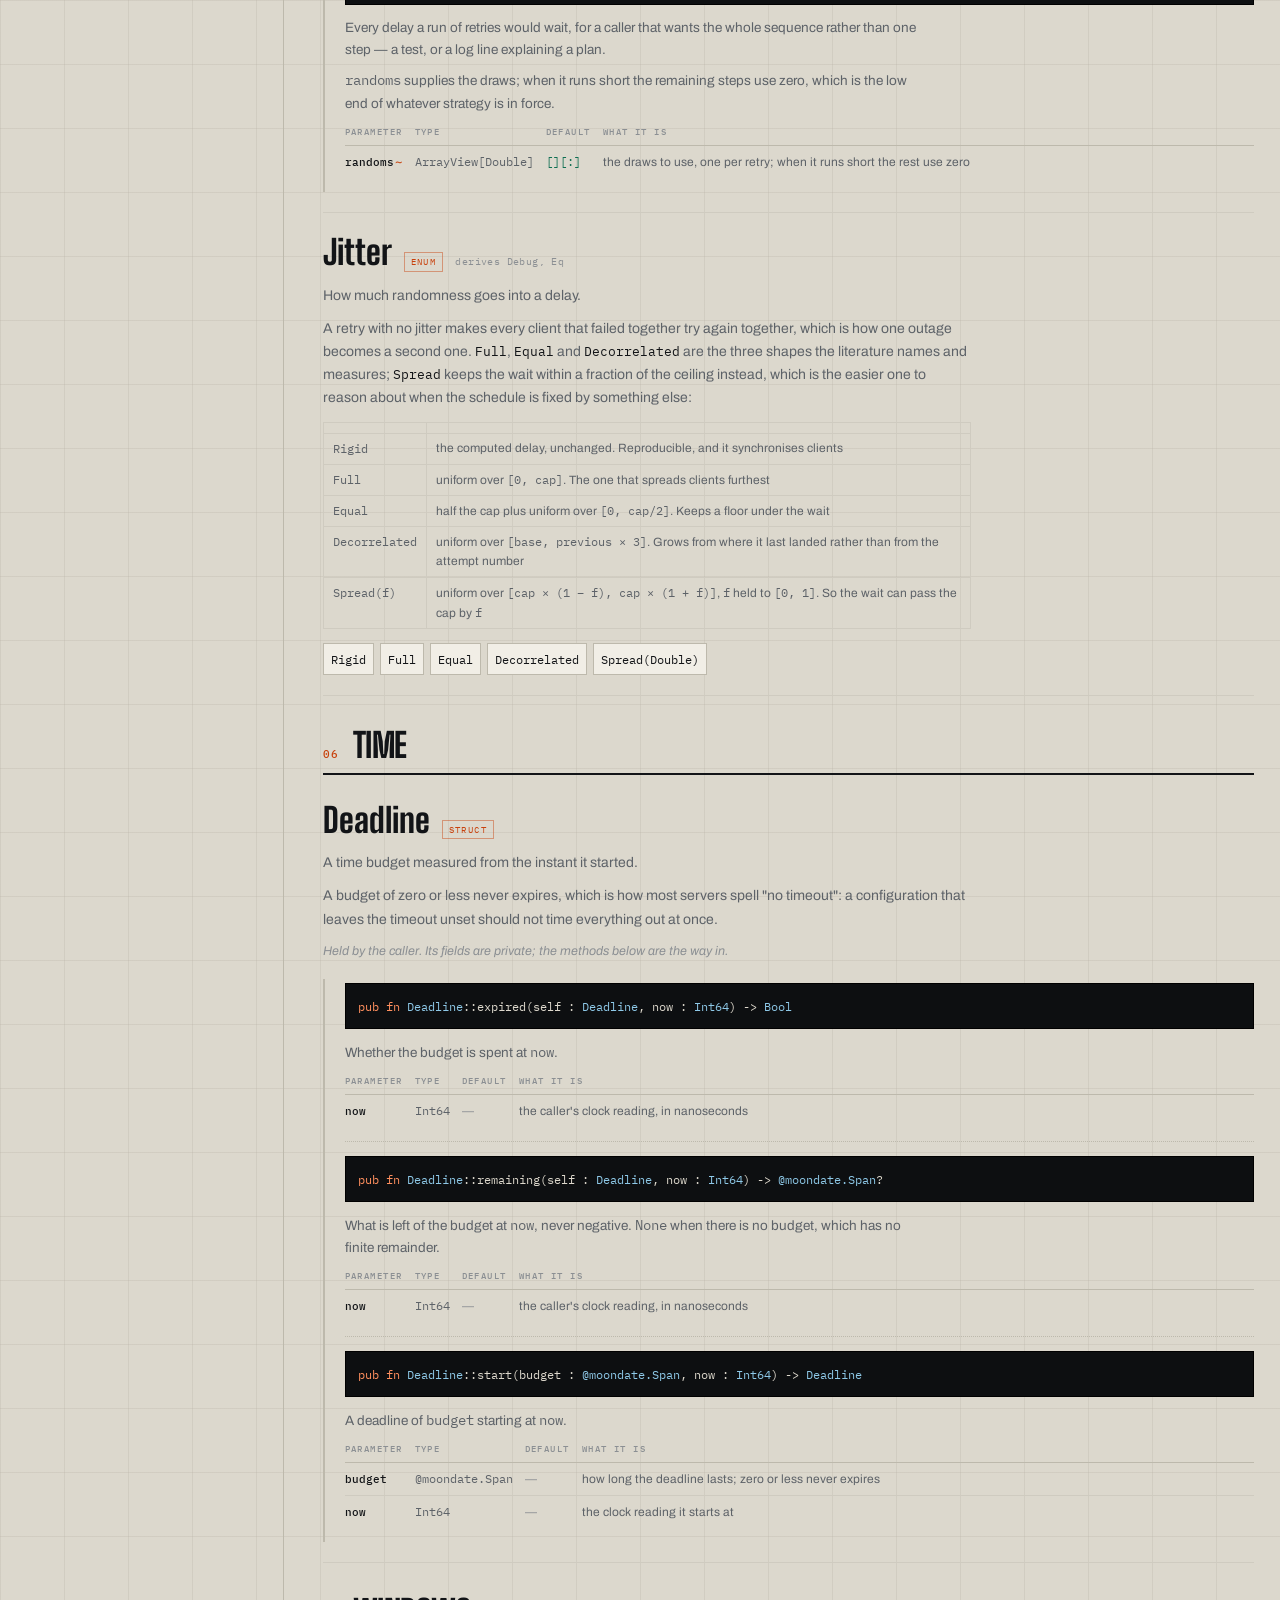
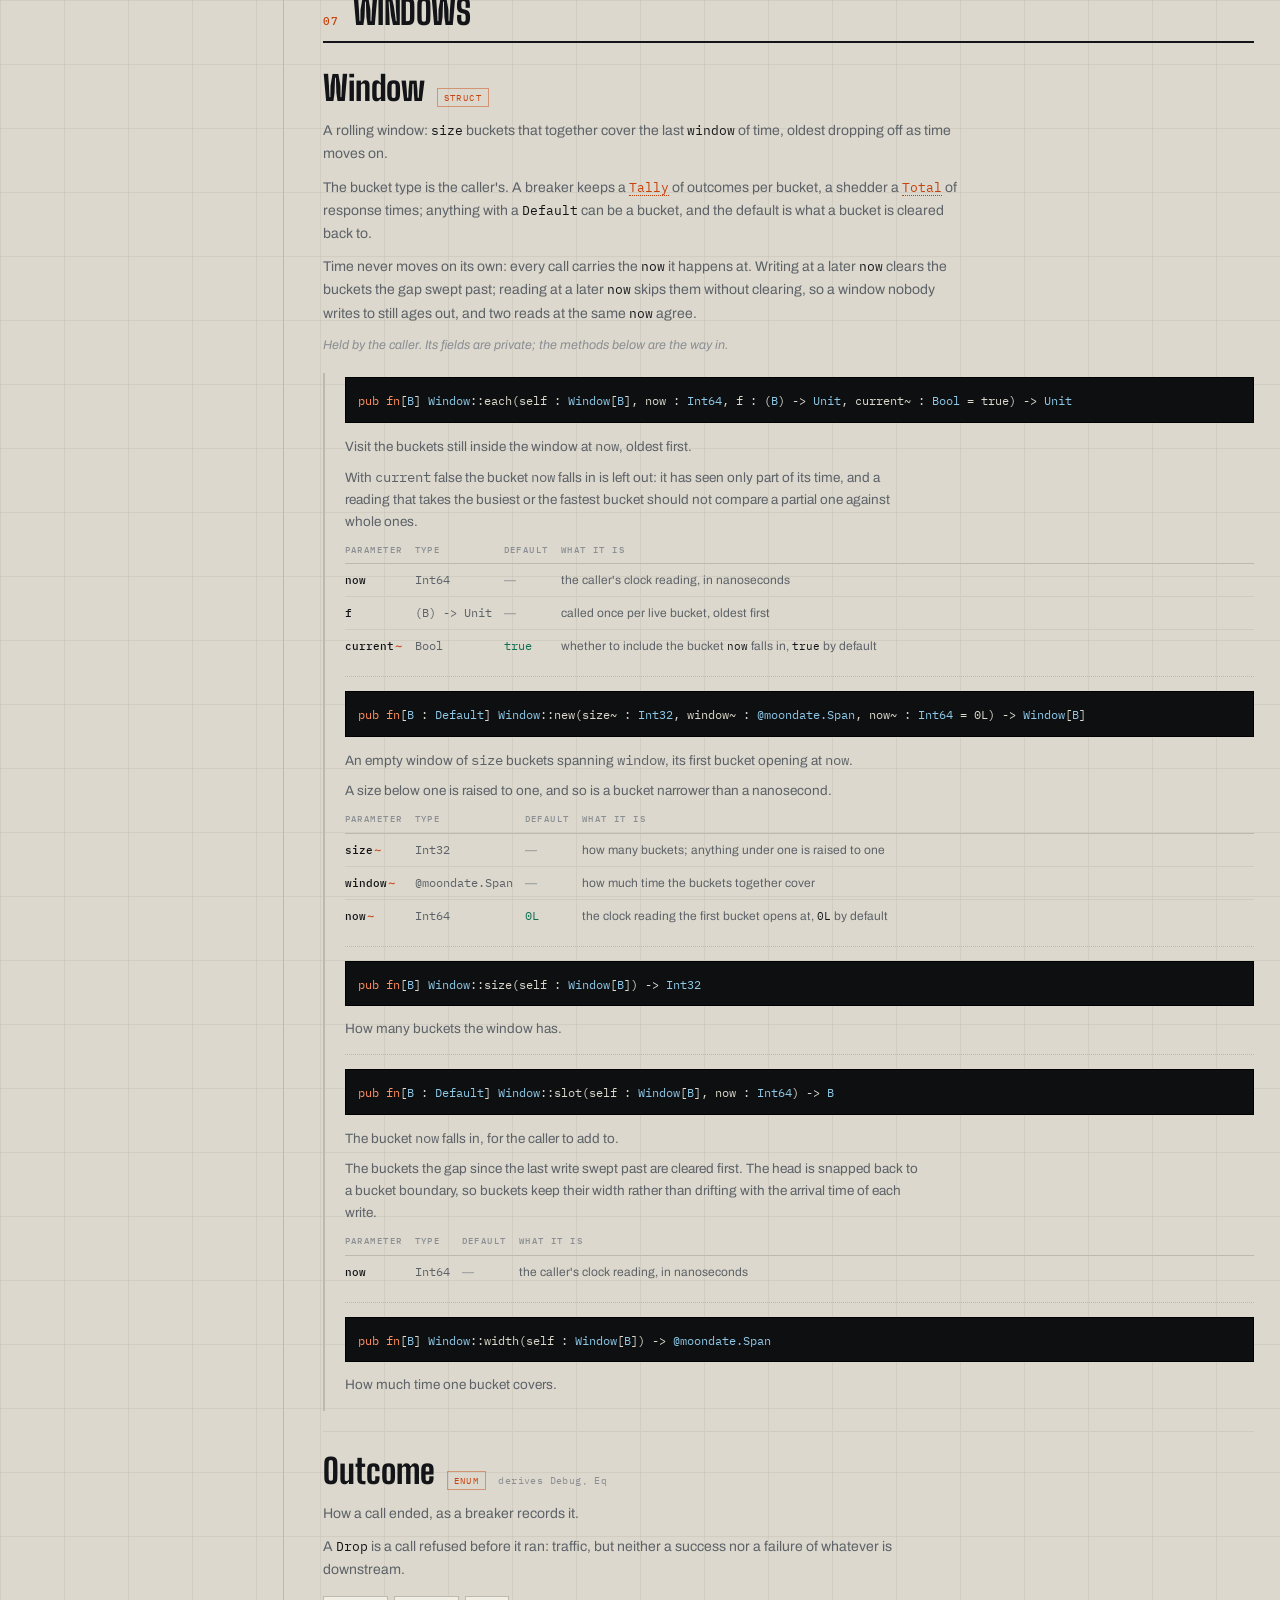
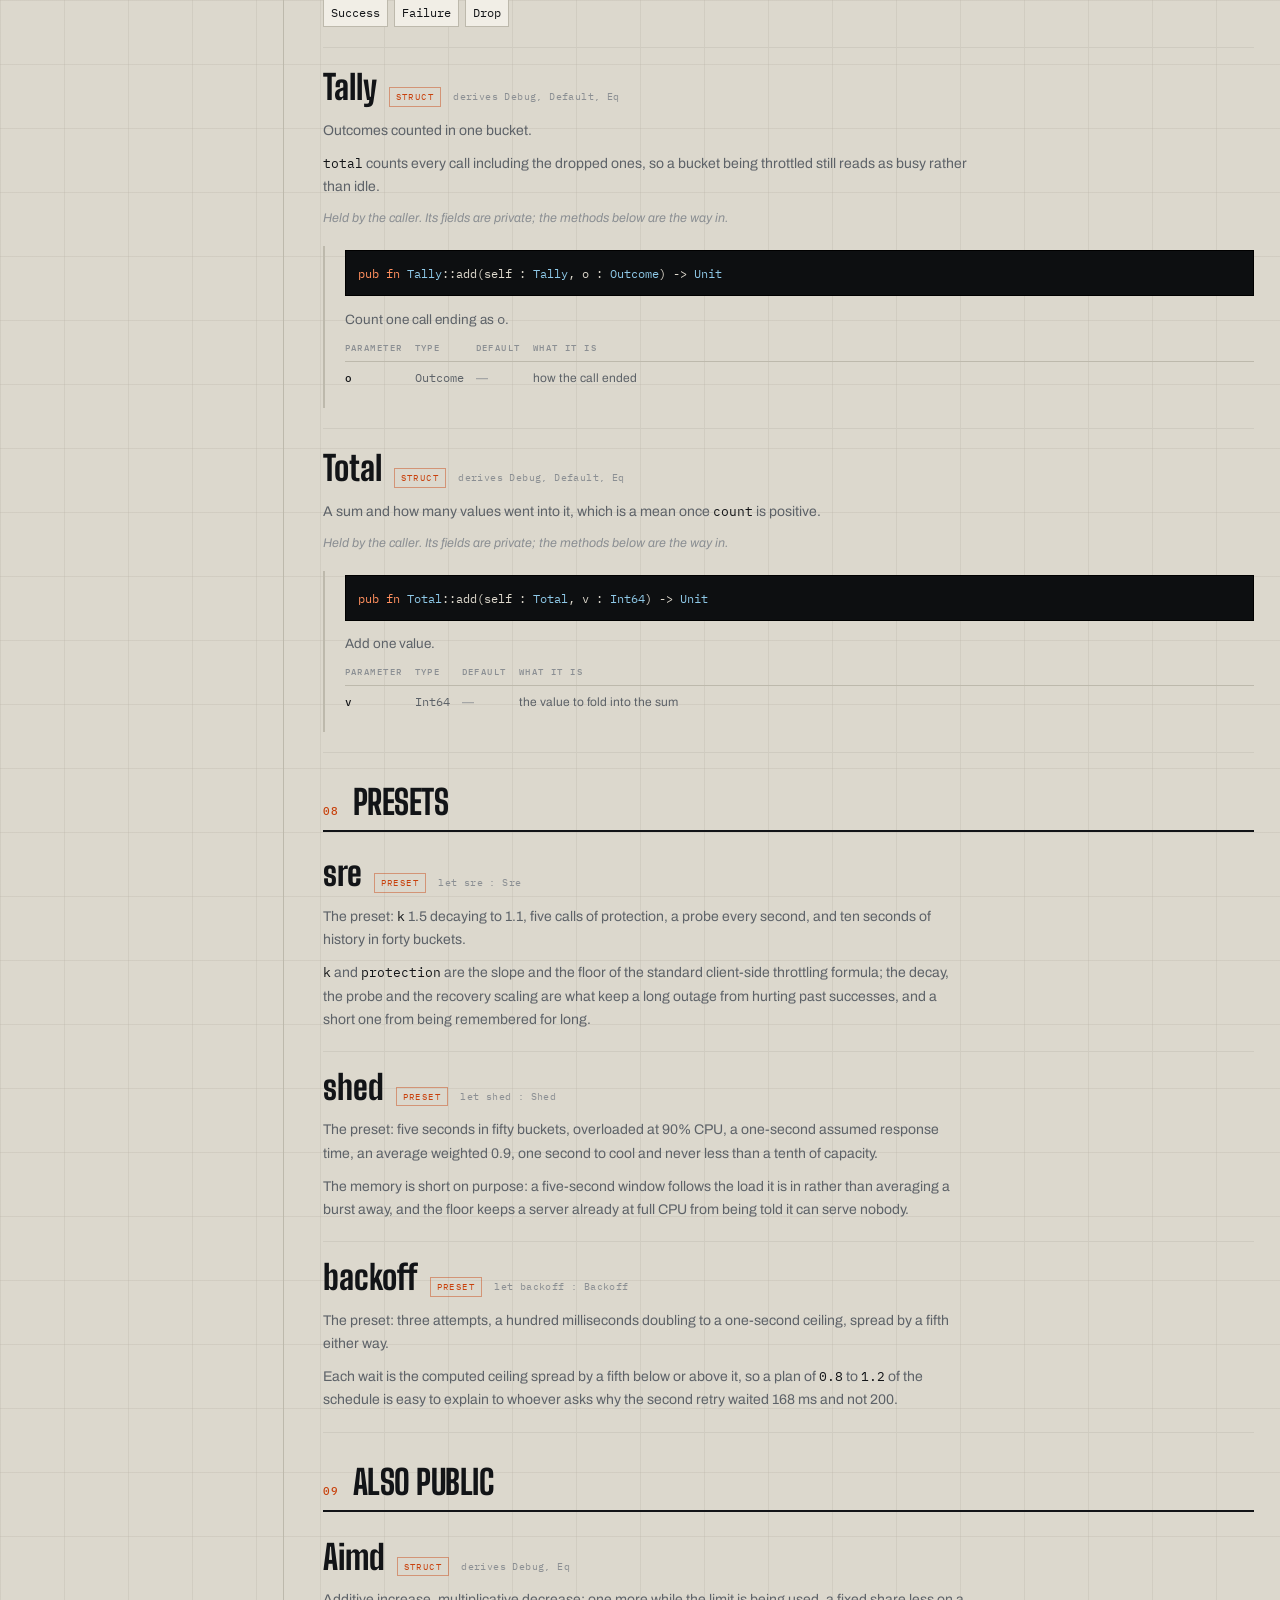
==== commit 20530d89: "feat(moonward): a concurrency limit that adapts, with AIMD, Vegas and Gradient rules and room for yo" ====
--- a/docs/api.html
+++ b/docs/api.html
@@ -70,7 +70,7 @@
 <li><a href="#g05"><i>05</i>Retry</a><ul class="idx__types"><li><a href="#Backoff">Backoff</a></li><li><a href="#Jitter">Jitter</a></li></ul></li>
 <li><a href="#g06"><i>06</i>Time</a><ul class="idx__types"><li><a href="#Deadline">Deadline</a></li></ul></li>
 <li><a href="#g07"><i>07</i>Windows</a><ul class="idx__types"><li><a href="#Window">Window</a></li><li><a href="#Outcome">Outcome</a></li><li><a href="#Tally">Tally</a></li><li><a href="#Total">Total</a></li></ul></li>
-<li><a href="#gvalues"><i>08</i>Presets</a><ul class="idx__types"><li><a href="#backoff">backoff</a></li><li><a href="#shed">shed</a></li><li><a href="#sre">sre</a></li></ul></li>
+<li><a href="#gvalues"><i>08</i>Presets</a><ul class="idx__types"><li><a href="#aimd">aimd</a></li><li><a href="#backoff">backoff</a></li><li><a href="#gradient">gradient</a></li><li><a href="#shed">shed</a></li><li><a href="#sre">sre</a></li><li><a href="#vegas">vegas</a></li></ul></li>
       </ul>
     </div>
   </aside>
@@ -608,6 +608,152 @@
   </header>
   <div class="api__doc"><p>The preset: three attempts, a hundred milliseconds doubling to a one-second ceiling, spread by a fifth either way.</p>
 <p>Each wait is the computed ceiling spread by a fifth below or above it, so a plan of <code>0.8</code> to <code>1.2</code> of the schedule is easy to explain to whoever asks why the second retry waited 168 ms and not 200.</p></div>
+</article>
+</section>
+<section class="group" id="grest"><h2 class="group__t"><i>09</i>Also public</h2>
+<article class="api" id="Aimd" data-name="aimd">
+<header class="api__head">
+  <h3 class="api__name">Aimd</h3>
+  <span class="chip chip--kind">struct</span>
+  <span class="api__derived">derives Debug, Eq</span>
+</header>
+<div class="api__doc"><p>Additive increase, multiplicative decrease: one more while the limit is being used, a fixed share less on a drop or a call slower than the timeout.</p>
+<p>The preset is <a class="ref" href="#aimd"><code>aimd</code></a>. Build another with <a class="ref" href="#Aimd::new"><code>Aimd::new</code></a>, or update one in place with <code>{ ..aimd, max: 500 }</code>.</p></div>
+<table class="params"><thead><tr><th>field</th><th>type</th><th>what it is</th></tr></thead><tbody><tr><td class="pname"><code>initial</code></td><td class="ptype"><code>Int32</code></td><td class="pdoc">The limit before any call has finished.</td></tr><tr><td class="pname"><code>min</code></td><td class="ptype"><code>Int32</code></td><td class="pdoc">The limit never goes under this.</td></tr><tr><td class="pname"><code>max</code></td><td class="ptype"><code>Int32</code></td><td class="pdoc">The limit never goes over this.</td></tr><tr><td class="pname"><code>backoff</code></td><td class="ptype"><code>Double</code></td><td class="pdoc">The share of the limit kept after a drop.</td></tr><tr><td class="pname"><code>timeout</code></td><td class="ptype"><code>@moondate.Span</code></td><td class="pdoc">A call slower than this counts as a drop.</td></tr></tbody></table>
+<div class="fns">
+
+<article class="fn" id="Aimd-new" data-name="aimd::new">
+  <div class="fn__sig"><code><span class="kw">pub</span> <span class="kw">fn</span> <span class="ty">Aimd</span>::new(initial~ : <span class="ty">Int32</span> = aimd.initial,&#8203; min~ : <span class="ty">Int32</span> = aimd.min,&#8203; max~ : <span class="ty">Int32</span> = aimd.max,&#8203; backoff~ : <span class="ty">Double</span> = aimd.backoff,&#8203; timeout~ : <span class="ty">@moondate.<span class="ty">Span</span></span> = aimd.timeout) -&gt; <span class="ty">Aimd</span></code></div>
+  <div class="fn__doc"><p>A rule by name, every knob with the preset's value.</p></div>
+  <table class="params"><thead><tr><th>parameter</th><th>type</th><th>default</th><th>what it is</th></tr></thead><tbody><tr><td class="pname"><code>initial</code><i class="lab">~</i></td><td class="ptype"><code>Int32</code></td><td class="pdef"><code class="dflt">aimd.initial</code></td><td class="pdoc">the limit before any call has finished, <code>20</code> in the preset</td></tr><tr><td class="pname"><code>min</code><i class="lab">~</i></td><td class="ptype"><code>Int32</code></td><td class="pdef"><code class="dflt">aimd.min</code></td><td class="pdoc">the least the limit goes to, <code>20</code> in the preset</td></tr><tr><td class="pname"><code>max</code><i class="lab">~</i></td><td class="ptype"><code>Int32</code></td><td class="pdef"><code class="dflt">aimd.max</code></td><td class="pdoc">the most the limit goes to, <code>200</code> in the preset</td></tr><tr><td class="pname"><code>backoff</code><i class="lab">~</i></td><td class="ptype"><code>Double</code></td><td class="pdef"><code class="dflt">aimd.backoff</code></td><td class="pdoc">the share kept after a drop, <code>0.9</code> in the preset</td></tr><tr><td class="pname"><code>timeout</code><i class="lab">~</i></td><td class="ptype"><code>@moondate.Span</code></td><td class="pdef"><code class="dflt">aimd.timeout</code></td><td class="pdoc">a call slower than this counts as a drop, <code>5 s</code> in the preset</td></tr></tbody></table>
+</article>
+</div>
+</article>
+<article class="api" id="Gradient" data-name="gradient">
+<header class="api__head">
+  <h3 class="api__name">Gradient</h3>
+  <span class="chip chip--kind">struct</span>
+  <span class="api__derived">derives Debug, Eq</span>
+</header>
+<div class="api__doc"><p>The gradient between a long-run average response time and the latest one: when calls get slower than usual, the limit shrinks in proportion, and a few slots are always added on top so it can find room to grow.</p>
+<p>The preset is <a class="ref" href="#gradient"><code>gradient</code></a>. Build another with <a class="ref" href="#Gradient::new"><code>Gradient::new</code></a>, or update one in place with <code>{ ..gradient, queue: 8 }</code>.</p></div>
+<table class="params"><thead><tr><th>field</th><th>type</th><th>what it is</th></tr></thead><tbody><tr><td class="pname"><code>initial</code></td><td class="ptype"><code>Int32</code></td><td class="pdoc">The limit before any call has finished.</td></tr><tr><td class="pname"><code>min</code></td><td class="ptype"><code>Int32</code></td><td class="pdoc">The limit never goes under this.</td></tr><tr><td class="pname"><code>max</code></td><td class="ptype"><code>Int32</code></td><td class="pdoc">The limit never goes over this.</td></tr><tr><td class="pname"><code>smoothing</code></td><td class="ptype"><code>Double</code></td><td class="pdoc">How far towards each new estimate the limit moves, from 0 to 1.</td></tr><tr><td class="pname"><code>queue</code></td><td class="ptype"><code>Int32</code></td><td class="pdoc">Slots added to every estimate, room for the limit to grow into.</td></tr><tr><td class="pname"><code>window</code></td><td class="ptype"><code>Int32</code></td><td class="pdoc">Calls the long-run average spans; the first ten are a plain mean.</td></tr><tr><td class="pname"><code>tolerance</code></td><td class="ptype"><code>Double</code></td><td class="pdoc">How much slower than the long-run average a call may be before the limit shrinks.</td></tr></tbody></table>
+<div class="fns">
+
+<article class="fn" id="Gradient-new" data-name="gradient::new">
+  <div class="fn__sig"><code><span class="kw">pub</span> <span class="kw">fn</span> <span class="ty">Gradient</span>::new(initial~ : <span class="ty">Int32</span> = gradient.initial,&#8203; min~ : <span class="ty">Int32</span> = gradient.min,&#8203; max~ : <span class="ty">Int32</span> = gradient.max,&#8203; smoothing~ : <span class="ty">Double</span> = gradient.smoothing,&#8203; queue~ : <span class="ty">Int32</span> = gradient.queue,&#8203; window~ : <span class="ty">Int32</span> = gradient.window,&#8203; tolerance~ : <span class="ty">Double</span> = gradient.tolerance) -&gt; <span class="ty">Gradient</span></code></div>
+  <div class="fn__doc"><p>A rule by name, every knob with the preset's value.</p></div>
+  <table class="params"><thead><tr><th>parameter</th><th>type</th><th>default</th><th>what it is</th></tr></thead><tbody><tr><td class="pname"><code>initial</code><i class="lab">~</i></td><td class="ptype"><code>Int32</code></td><td class="pdef"><code class="dflt">gradient.initial</code></td><td class="pdoc">the limit before any call has finished, <code>20</code> in the preset</td></tr><tr><td class="pname"><code>min</code><i class="lab">~</i></td><td class="ptype"><code>Int32</code></td><td class="pdef"><code class="dflt">gradient.min</code></td><td class="pdoc">the least the limit goes to, <code>20</code> in the preset</td></tr><tr><td class="pname"><code>max</code><i class="lab">~</i></td><td class="ptype"><code>Int32</code></td><td class="pdef"><code class="dflt">gradient.max</code></td><td class="pdoc">the most the limit goes to, <code>200</code> in the preset</td></tr><tr><td class="pname"><code>smoothing</code><i class="lab">~</i></td><td class="ptype"><code>Double</code></td><td class="pdef"><code class="dflt">gradient.smoothing</code></td><td class="pdoc">how far towards each new estimate the limit moves, <code>0.2</code> in the preset</td></tr><tr><td class="pname"><code>queue</code><i class="lab">~</i></td><td class="ptype"><code>Int32</code></td><td class="pdef"><code class="dflt">gradient.queue</code></td><td class="pdoc">slots added to every estimate, <code>4</code> in the preset</td></tr><tr><td class="pname"><code>window</code><i class="lab">~</i></td><td class="ptype"><code>Int32</code></td><td class="pdef"><code class="dflt">gradient.window</code></td><td class="pdoc">calls the long-run average spans, <code>600</code> in the preset</td></tr><tr><td class="pname"><code>tolerance</code><i class="lab">~</i></td><td class="ptype"><code>Double</code></td><td class="pdef"><code class="dflt">gradient.tolerance</code></td><td class="pdoc">how much slower than the average a call may be, <code>1.5</code> in the preset</td></tr></tbody></table>
+</article>
+</div>
+</article>
+<article class="api" id="Lease" data-name="lease">
+<header class="api__head">
+  <h3 class="api__name">Lease</h3>
+  <span class="chip chip--kind">struct</span>
+  
+</header>
+<div class="api__doc"><p>A call the limiter let through. Exactly one of <code>pass</code>, <code>fail</code> and <code>ignore</code> settles it.</p></div>
+<p class="api__note">Held by the caller. Its fields are private; the methods below are the way in.</p>
+<div class="fns">
+
+<article class="fn" id="Lease-fail" data-name="lease::fail">
+  <div class="fn__sig"><code><span class="kw">pub</span> <span class="kw">fn</span> <span class="ty">Lease</span>::fail(self : <span class="ty">Lease</span>,&#8203; now : <span class="ty">Int64</span>) -&gt; <span class="ty">Unit</span></code></div>
+  <div class="fn__doc"><p>The call timed out or was refused further down at <code>now</code>: the rule backs off.</p></div>
+  <table class="params"><thead><tr><th>parameter</th><th>type</th><th>default</th><th>what it is</th></tr></thead><tbody><tr><td class="pname"><code>now</code></td><td class="ptype"><code>Int64</code></td><td class="pdef">—</td><td class="pdoc"></td></tr></tbody></table>
+</article>
+
+<article class="fn" id="Lease-ignore" data-name="lease::ignore">
+  <div class="fn__sig"><code><span class="kw">pub</span> <span class="kw">fn</span> <span class="ty">Lease</span>::ignore(self : <span class="ty">Lease</span>) -&gt; <span class="ty">Unit</span></code></div>
+  <div class="fn__doc"><p>The call ended in a way that says nothing about load, such as a bad request. It leaves flight and is not a sample.</p></div>
+  
+</article>
+
+<article class="fn" id="Lease-pass" data-name="lease::pass">
+  <div class="fn__sig"><code><span class="kw">pub</span> <span class="kw">fn</span> <span class="ty">Lease</span>::pass(self : <span class="ty">Lease</span>,&#8203; now : <span class="ty">Int64</span>) -&gt; <span class="ty">Unit</span></code></div>
+  <div class="fn__doc"><p>The call finished at <code>now</code>, and its response time is a sample.</p></div>
+  <table class="params"><thead><tr><th>parameter</th><th>type</th><th>default</th><th>what it is</th></tr></thead><tbody><tr><td class="pname"><code>now</code></td><td class="ptype"><code>Int64</code></td><td class="pdef">—</td><td class="pdoc"></td></tr></tbody></table>
+</article>
+</div>
+</article>
+<article class="api" id="Limiter" data-name="limiter">
+<header class="api__head">
+  <h3 class="api__name">Limiter</h3>
+  <span class="chip chip--kind">struct</span>
+  
+</header>
+<div class="api__doc"><p>A concurrency limit that adapts to the response times of the calls it lets through.</p>
+<p>Ask with <a class="ref" href="#Limiter::acquire"><code>Limiter::acquire</code></a> before each call. <code>None</code> means the limit is reached and the call should be refused or queued; <code>Some</code> is a lease to settle once the call is done, which is where the rule learns.</p></div>
+<p class="api__note">Held by the caller. Its fields are private; the methods below are the way in.</p>
+<div class="fns">
+
+<article class="fn" id="Limiter-acquire" data-name="limiter::acquire">
+  <div class="fn__sig"><code><span class="kw">pub</span> <span class="kw">fn</span> <span class="ty">Limiter</span>::acquire(self : <span class="ty">Limiter</span>,&#8203; now : <span class="ty">Int64</span>) -&gt; <span class="ty">Lease</span>?</code></div>
+  <div class="fn__doc"><p>Ask to start one call at <code>now</code>, in nanoseconds from the caller's clock.</p></div>
+  <table class="params"><thead><tr><th>parameter</th><th>type</th><th>default</th><th>what it is</th></tr></thead><tbody><tr><td class="pname"><code>now</code></td><td class="ptype"><code>Int64</code></td><td class="pdef">—</td><td class="pdoc"></td></tr></tbody></table>
+</article>
+
+<article class="fn" id="Limiter-custom" data-name="limiter::custom">
+  <div class="fn__sig"><code><span class="kw">pub</span> <span class="kw">fn</span> <span class="ty">Limiter</span>::custom(adapt : &amp;<span class="ty">Adapt</span>) -&gt; <span class="ty">Limiter</span></code></div>
+  <div class="fn__doc"><p>A limiter on a rule of your own.</p></div>
+  <table class="params"><thead><tr><th>parameter</th><th>type</th><th>default</th><th>what it is</th></tr></thead><tbody><tr><td class="pname"><code>adapt</code></td><td class="ptype"><code>&amp;Adapt</code></td><td class="pdef">—</td><td class="pdoc"></td></tr></tbody></table>
+</article>
+
+<article class="fn" id="Limiter-flying" data-name="limiter::flying">
+  <div class="fn__sig"><code><span class="kw">pub</span> <span class="kw">fn</span> <span class="ty">Limiter</span>::flying(self : <span class="ty">Limiter</span>) -&gt; <span class="ty">Int32</span></code></div>
+  <div class="fn__doc"><p>How many calls are in flight.</p></div>
+  
+</article>
+
+<article class="fn" id="Limiter-limit" data-name="limiter::limit">
+  <div class="fn__sig"><code><span class="kw">pub</span> <span class="kw">fn</span> <span class="ty">Limiter</span>::limit(self : <span class="ty">Limiter</span>) -&gt; <span class="ty">Int32</span></code></div>
+  <div class="fn__doc"><p>The most calls that may be in flight now.</p></div>
+  
+</article>
+
+<article class="fn" id="Limiter-new" data-name="limiter::new">
+  <div class="fn__sig"><code><span class="kw">pub</span> <span class="kw">fn</span> <span class="ty">Limiter</span>::new(rule~ : <span class="ty">Rule</span> = <span class="ty">Vegas</span>(vegas)</code></div>
+  <div class="fn__doc"><p>A limiter on one of the rules that ship.</p></div>
+  <table class="params"><thead><tr><th>parameter</th><th>type</th><th>default</th><th>what it is</th></tr></thead><tbody><tr><td class="pname"><code>rule</code><i class="lab">~</i></td><td class="ptype"><code>Rule</code></td><td class="pdef"><code class="dflt">Vegas(vegas</code></td><td class="pdoc">how the limit moves; <code>Vegas(vegas)</code> by default, as in Netflix concurrency-limits</td></tr><tr><td class="pname"><code>roll</code></td><td class="ptype">—</td><td class="pdef">—</td><td class="pdoc">a draw from 0 to 1, used only by Vegas to spread its no-queue measurements so a fleet does not take them in step; a constant <code>0.5</code> by default</td></tr></tbody></table>
+</article>
+</div>
+</article>
+<article class="api" id="Rule" data-name="rule">
+<header class="api__head">
+  <h3 class="api__name">Rule</h3>
+  <span class="chip chip--kind">enum</span>
+  <span class="api__derived">derives Debug, Eq</span>
+</header>
+<div class="api__doc"><p>The rules that ship.</p></div>
+<ul class="variants"><li><code>Fixed(Int32)</code></li><li><code>Aimd(Aimd)</code></li><li><code>Vegas(Vegas)</code></li><li><code>Gradient(Gradient)</code></li></ul>
+</article>
+<article class="api" id="Sample" data-name="sample">
+<header class="api__head">
+  <h3 class="api__name">Sample</h3>
+  <span class="chip chip--kind">struct</span>
+  <span class="api__derived">derives Debug, Eq</span>
+</header>
+<div class="api__doc"><p>One finished call, as a rule sees it.</p></div>
+<table class="params"><thead><tr><th>field</th><th>type</th><th>what it is</th></tr></thead><tbody><tr><td class="pname"><code>rtt</code></td><td class="ptype"><code>Int64</code></td><td class="pdoc">How long the call took, in nanoseconds.</td></tr><tr><td class="pname"><code>flying</code></td><td class="ptype"><code>Int32</code></td><td class="pdoc">Calls in flight when this one started, itself included.</td></tr><tr><td class="pname"><code>dropped</code></td><td class="ptype"><code>Bool</code></td><td class="pdoc">Whether the call timed out or was refused further down, which every rule reads as load to back off from.</td></tr></tbody></table>
+</article>
+<article class="api" id="Vegas" data-name="vegas">
+<header class="api__head">
+  <h3 class="api__name">Vegas</h3>
+  <span class="chip chip--kind">struct</span>
+  <span class="api__derived">derives Debug, Eq</span>
+</header>
+<div class="api__doc"><p>TCP Vegas carried over to requests: the shortest response time seen is the time with no queue, and how far a call's time is over it says how many calls are queued. A short queue grows the limit, a long one shrinks it.</p>
+<p>The thresholds scale with the limit: each is a multiple of the limit's decimal logarithm, rounded down and at least one, so a limit of 10 and one of 10 000 react in proportion.</p>
+<p>The preset is <a class="ref" href="#vegas"><code>vegas</code></a>. Build another with <a class="ref" href="#Vegas::new"><code>Vegas::new</code></a>, or update one in place with <code>{ ..vegas, smoothing: 0.5 }</code>.</p></div>
+<table class="params"><thead><tr><th>field</th><th>type</th><th>what it is</th></tr></thead><tbody><tr><td class="pname"><code>initial</code></td><td class="ptype"><code>Int32</code></td><td class="pdoc">The limit before any call has finished.</td></tr><tr><td class="pname"><code>max</code></td><td class="ptype"><code>Int32</code></td><td class="pdoc">The limit never goes over this.</td></tr><tr><td class="pname"><code>smoothing</code></td><td class="ptype"><code>Double</code></td><td class="pdoc">How far towards each new estimate the limit moves, from 0 to 1.</td></tr><tr><td class="pname"><code>alpha</code></td><td class="ptype"><code>Int32</code></td><td class="pdoc">Under this many queued calls, times the logarithm, the limit grows by one step.</td></tr><tr><td class="pname"><code>beta</code></td><td class="ptype"><code>Int32</code></td><td class="pdoc">Over this many queued calls, times the logarithm, the limit shrinks by one step.</td></tr><tr><td class="pname"><code>threshold</code></td><td class="ptype"><code>Int32</code></td><td class="pdoc">At or under this many queued calls, times the logarithm, the limit grows by <code>beta</code> at once.</td></tr><tr><td class="pname"><code>step</code></td><td class="ptype"><code>Int32</code></td><td class="pdoc">How much one step moves the limit, times the logarithm.</td></tr><tr><td class="pname"><code>probe</code></td><td class="ptype"><code>Int32</code></td><td class="pdoc">The time with no queue is measured again after about this many calls per unit of limit, so a slower backend raises the floor it is judged against.</td></tr></tbody></table>
+<div class="fns">
+
+<article class="fn" id="Vegas-new" data-name="vegas::new">
+  <div class="fn__sig"><code><span class="kw">pub</span> <span class="kw">fn</span> <span class="ty">Vegas</span>::new(initial~ : <span class="ty">Int32</span> = vegas.initial,&#8203; max~ : <span class="ty">Int32</span> = vegas.max,&#8203; smoothing~ : <span class="ty">Double</span> = vegas.smoothing,&#8203; alpha~ : <span class="ty">Int32</span> = vegas.alpha,&#8203; beta~ : <span class="ty">Int32</span> = vegas.beta,&#8203; threshold~ : <span class="ty">Int32</span> = vegas.threshold,&#8203; step~ : <span class="ty">Int32</span> = vegas.step,&#8203; probe~ : <span class="ty">Int32</span> = vegas.probe) -&gt; <span class="ty">Vegas</span></code></div>
+  <div class="fn__doc"><p>A rule by name, every knob with the preset's value.</p></div>
+  <table class="params"><thead><tr><th>parameter</th><th>type</th><th>default</th><th>what it is</th></tr></thead><tbody><tr><td class="pname"><code>initial</code><i class="lab">~</i></td><td class="ptype"><code>Int32</code></td><td class="pdef"><code class="dflt">vegas.initial</code></td><td class="pdoc">the limit before any call has finished, <code>20</code> in the preset</td></tr><tr><td class="pname"><code>max</code><i class="lab">~</i></td><td class="ptype"><code>Int32</code></td><td class="pdef"><code class="dflt">vegas.max</code></td><td class="pdoc">the most the limit goes to, <code>1000</code> in the preset</td></tr><tr><td class="pname"><code>smoothing</code><i class="lab">~</i></td><td class="ptype"><code>Double</code></td><td class="pdef"><code class="dflt">vegas.smoothing</code></td><td class="pdoc">how far towards each new estimate the limit moves, <code>1.0</code> in the preset</td></tr><tr><td class="pname"><code>alpha</code><i class="lab">~</i></td><td class="ptype"><code>Int32</code></td><td class="pdef"><code class="dflt">vegas.alpha</code></td><td class="pdoc">queued calls under which the limit grows a step, times the logarithm, <code>3</code> in the preset</td></tr><tr><td class="pname"><code>beta</code><i class="lab">~</i></td><td class="ptype"><code>Int32</code></td><td class="pdef"><code class="dflt">vegas.beta</code></td><td class="pdoc">queued calls over which the limit shrinks a step, times the logarithm, <code>6</code> in the preset</td></tr><tr><td class="pname"><code>threshold</code><i class="lab">~</i></td><td class="ptype"><code>Int32</code></td><td class="pdef"><code class="dflt">vegas.threshold</code></td><td class="pdoc">queued calls at or under which the limit grows by <code>beta</code>, times the logarithm, <code>1</code> in the preset</td></tr><tr><td class="pname"><code>step</code><i class="lab">~</i></td><td class="ptype"><code>Int32</code></td><td class="pdef"><code class="dflt">vegas.step</code></td><td class="pdoc">one step, times the logarithm, <code>1</code> in the preset</td></tr><tr><td class="pname"><code>probe</code><i class="lab">~</i></td><td class="ptype"><code>Int32</code></td><td class="pdef"><code class="dflt">vegas.probe</code></td><td class="pdoc">calls per unit of limit between measurements of the no-queue time, <code>30</code> in the preset</td></tr></tbody></table>
+</article>
+</div>
 </article>
 </section>
   </main>
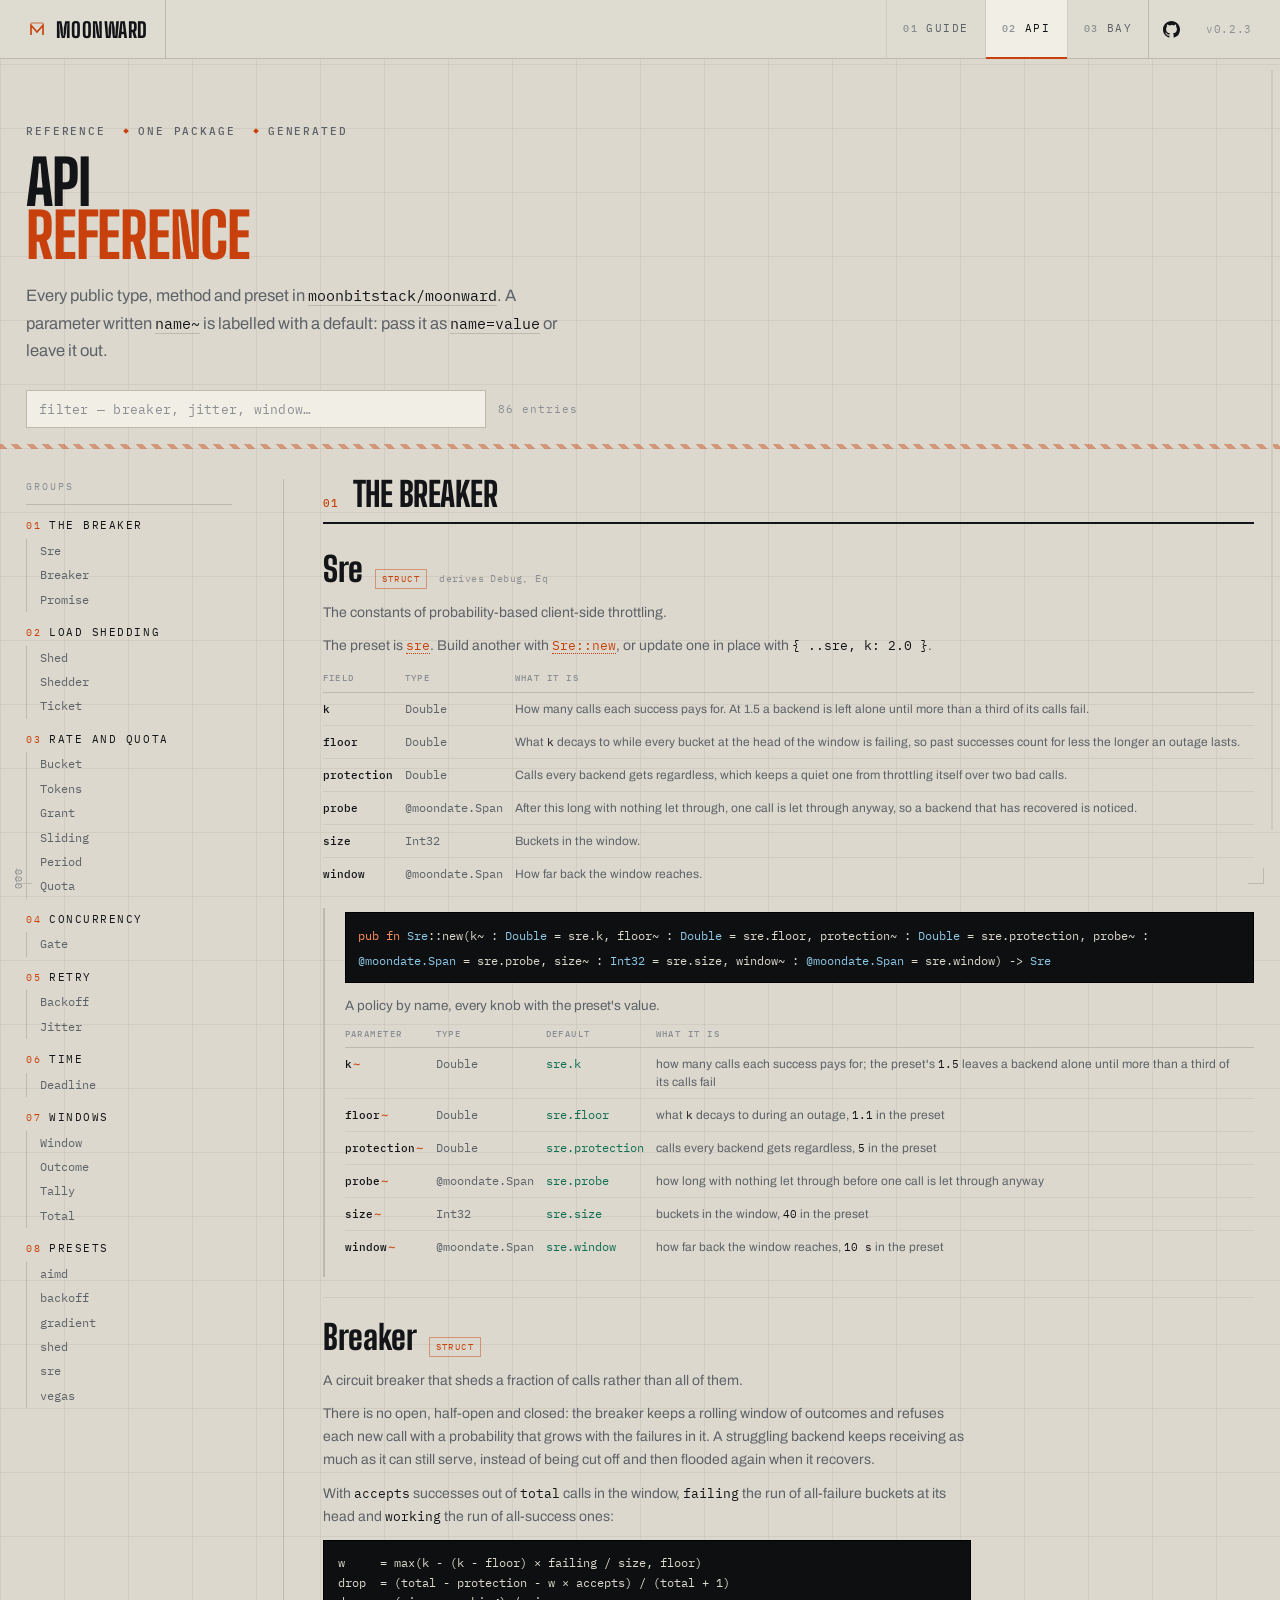
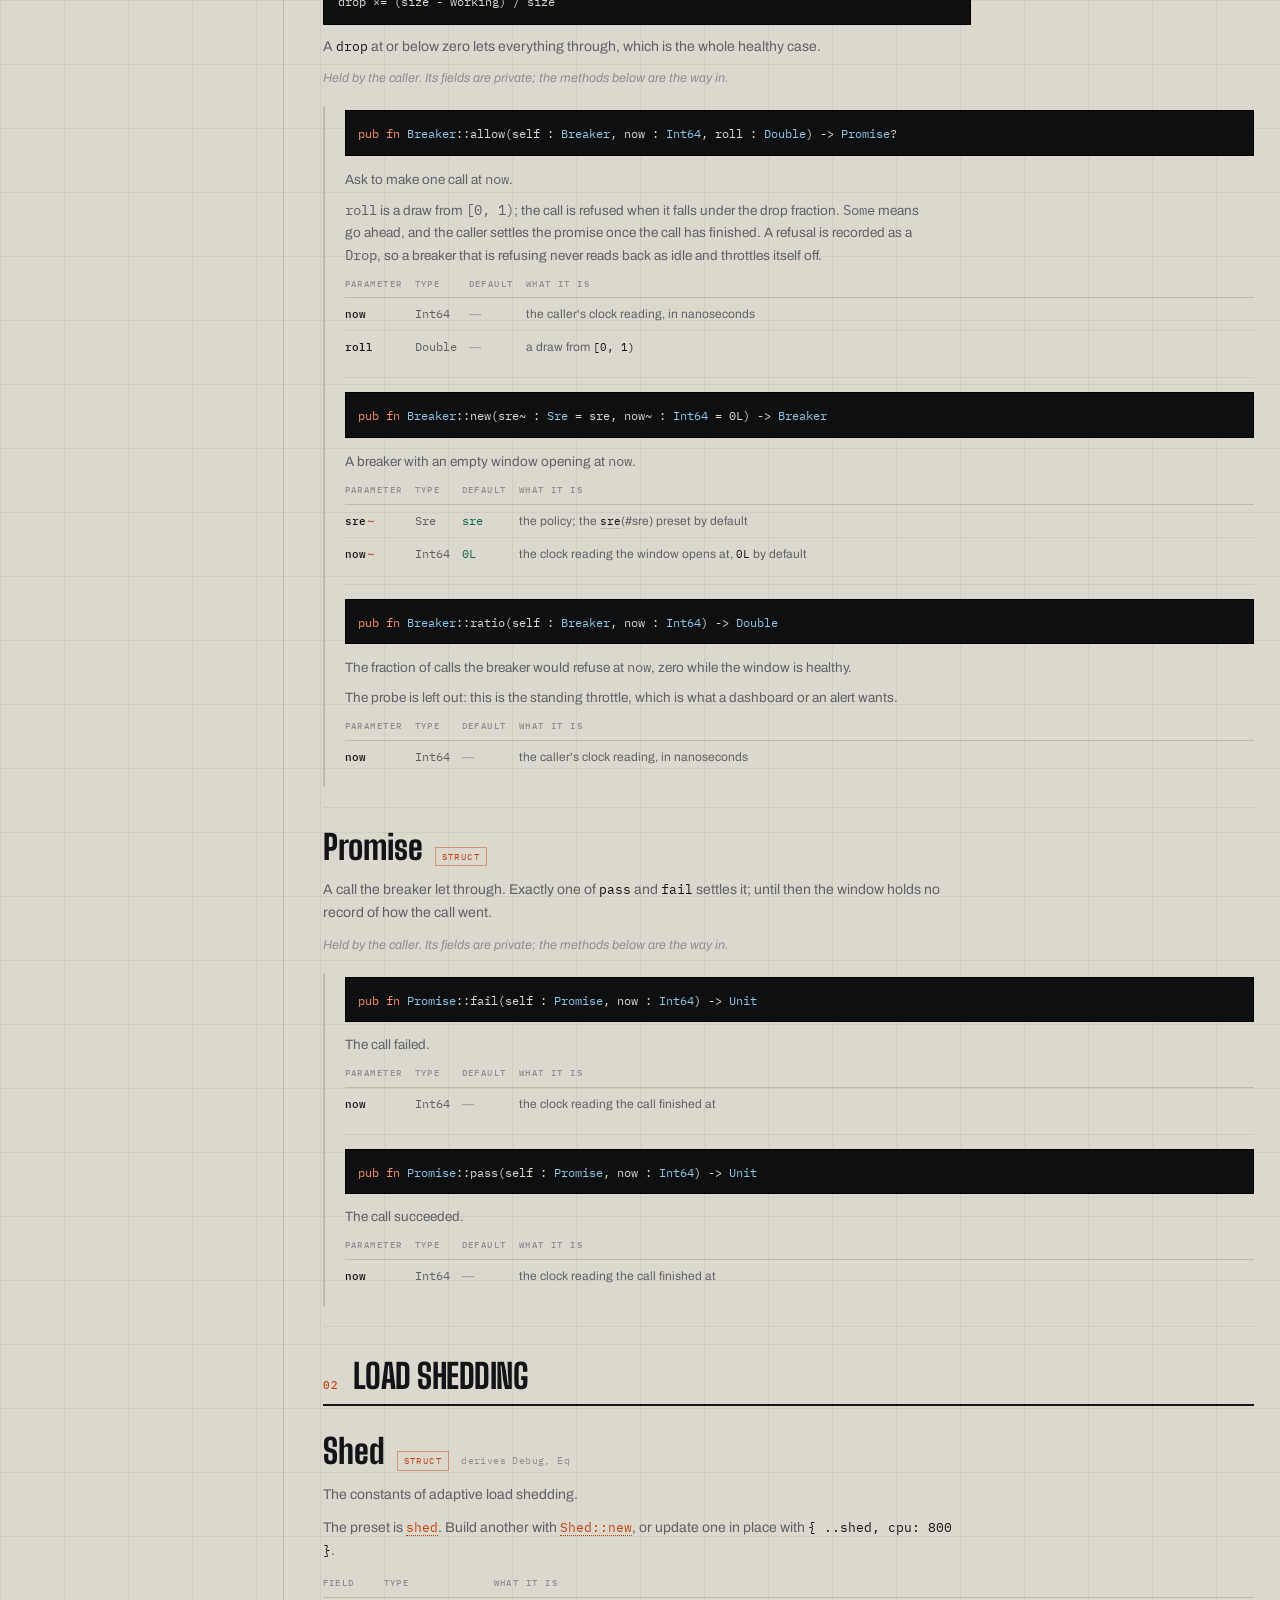
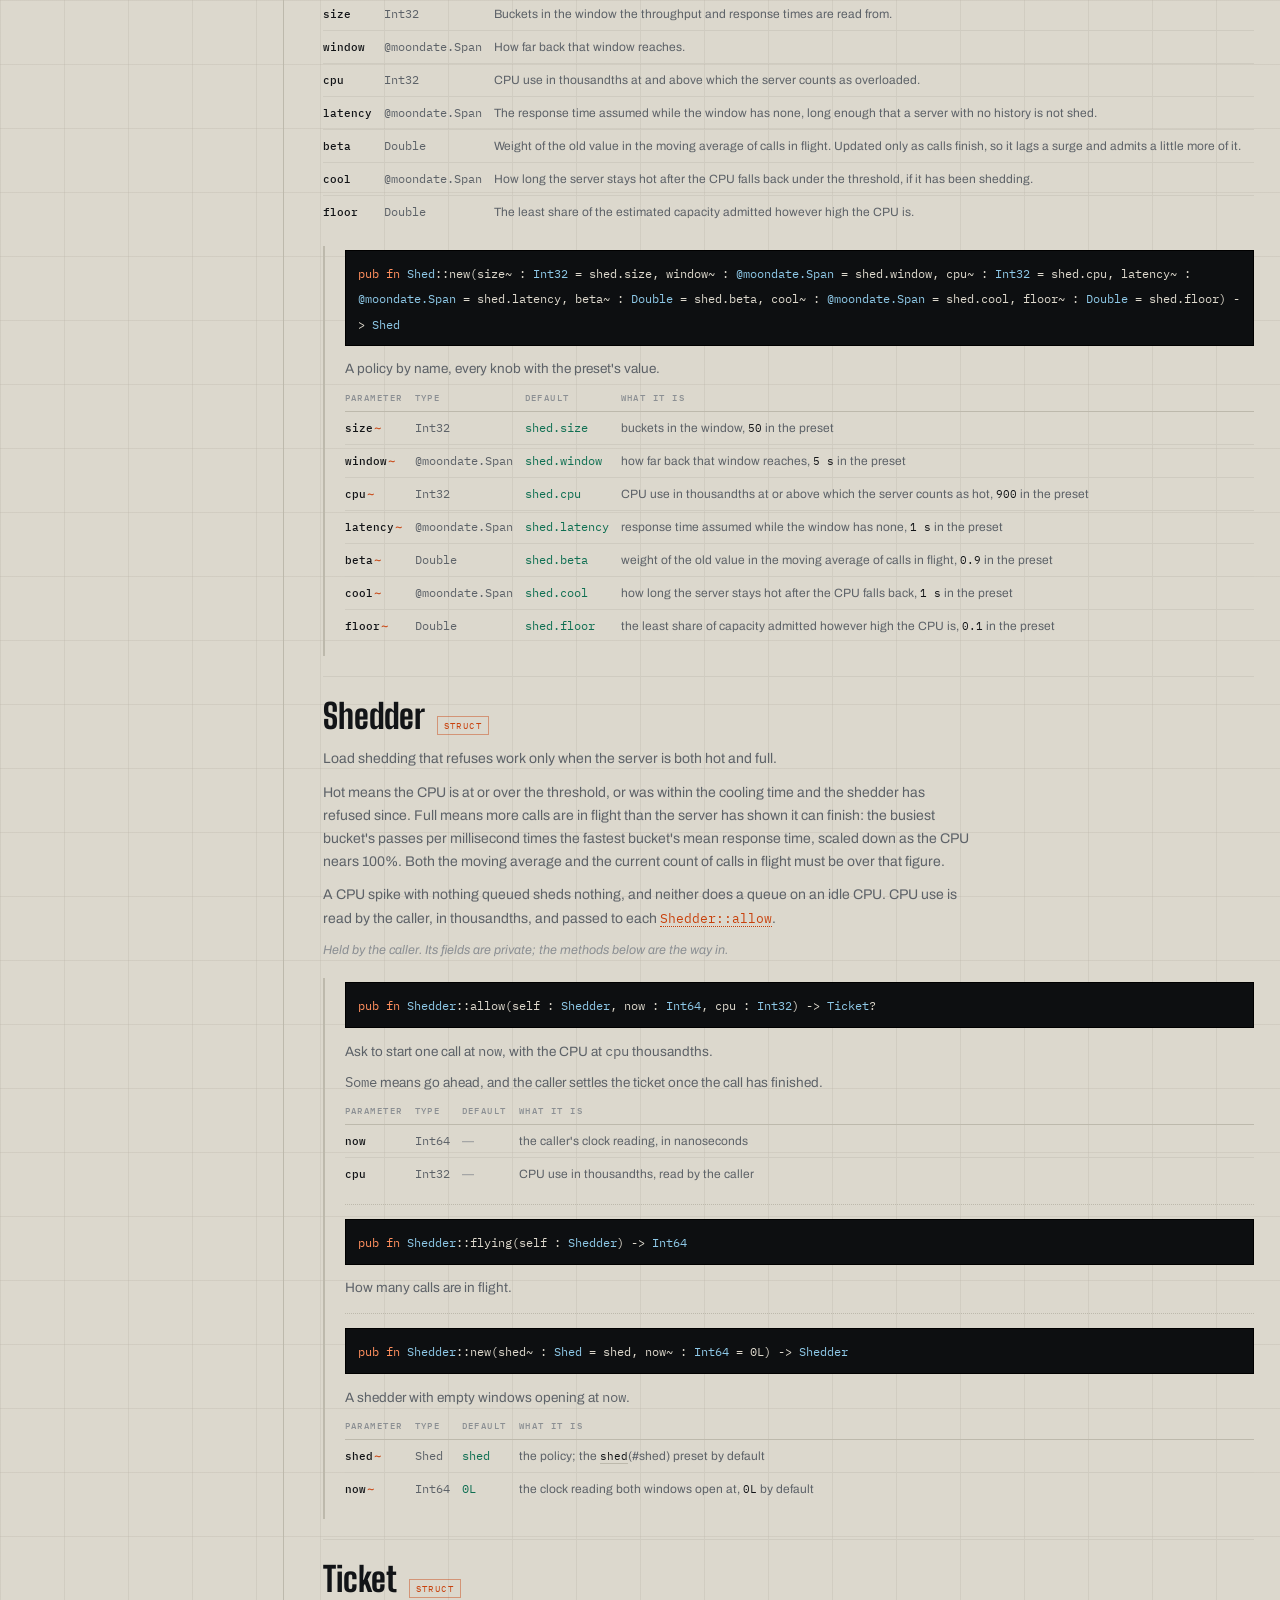
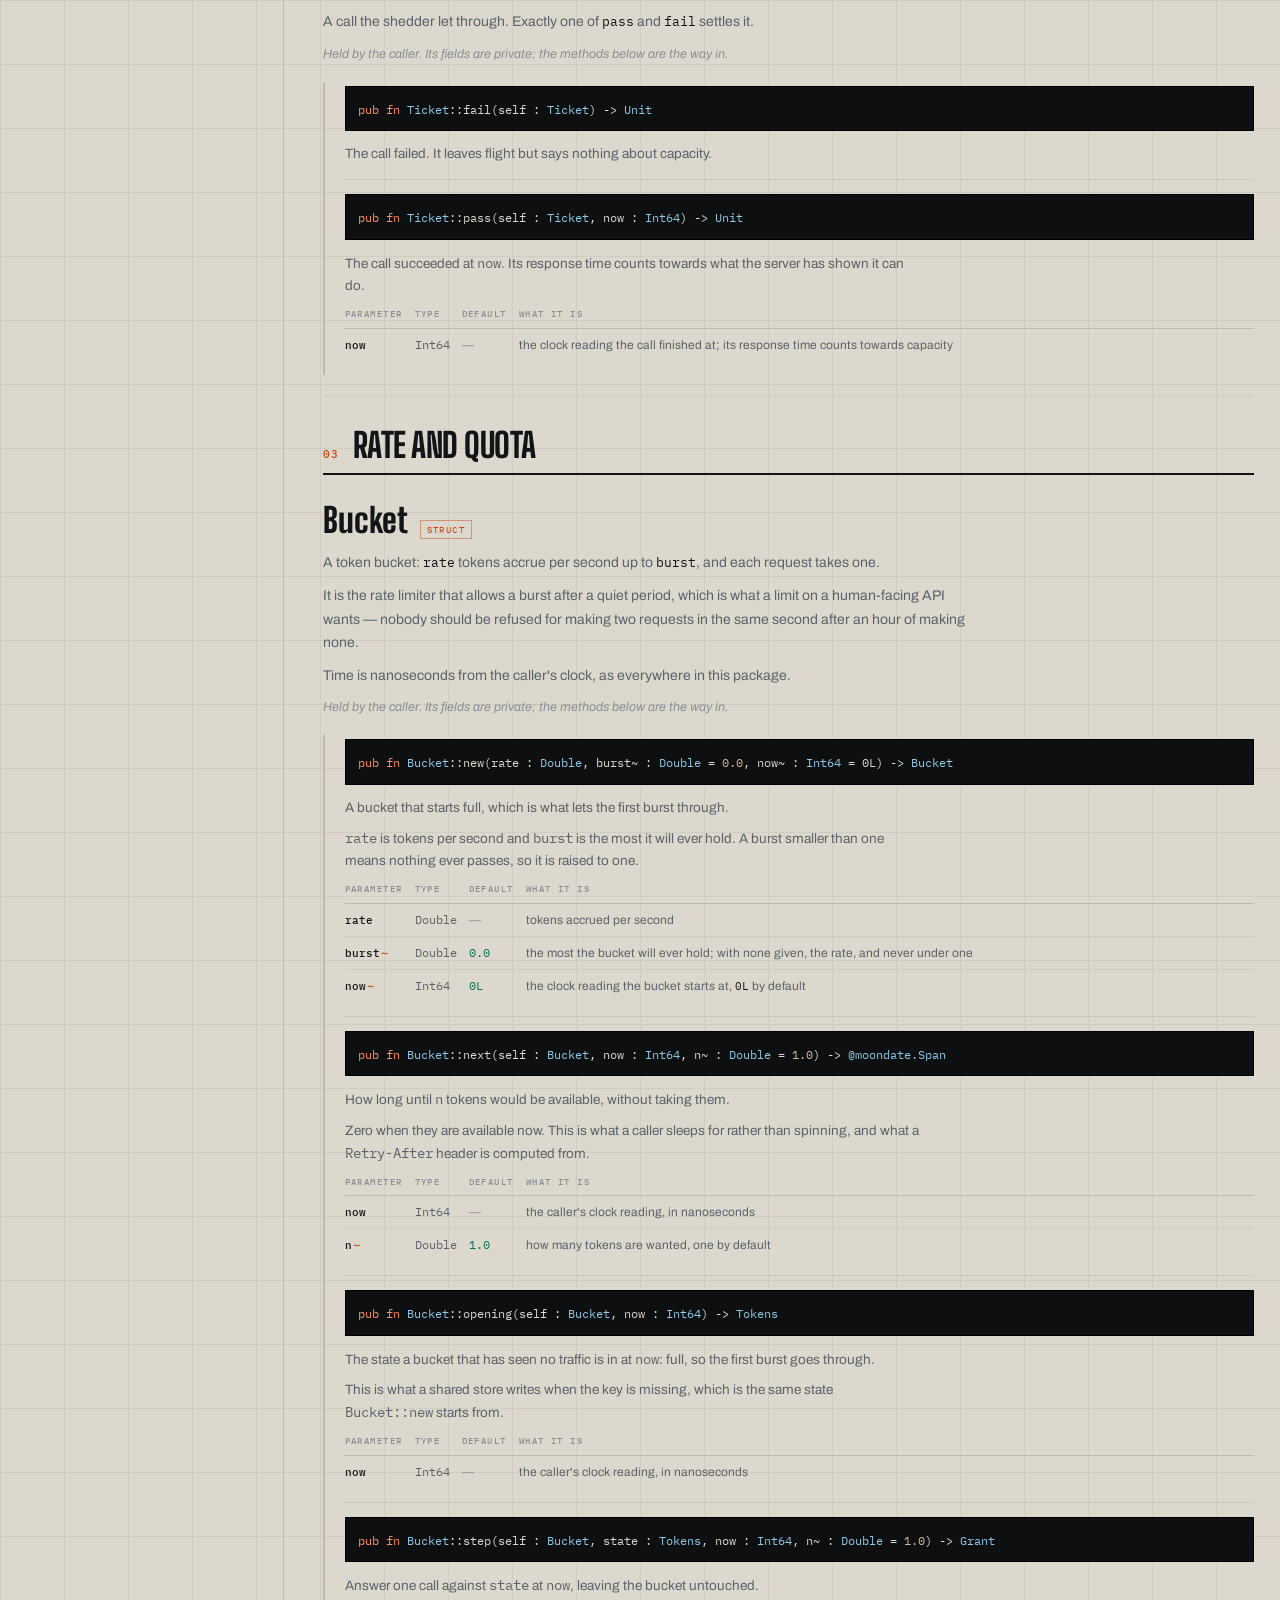
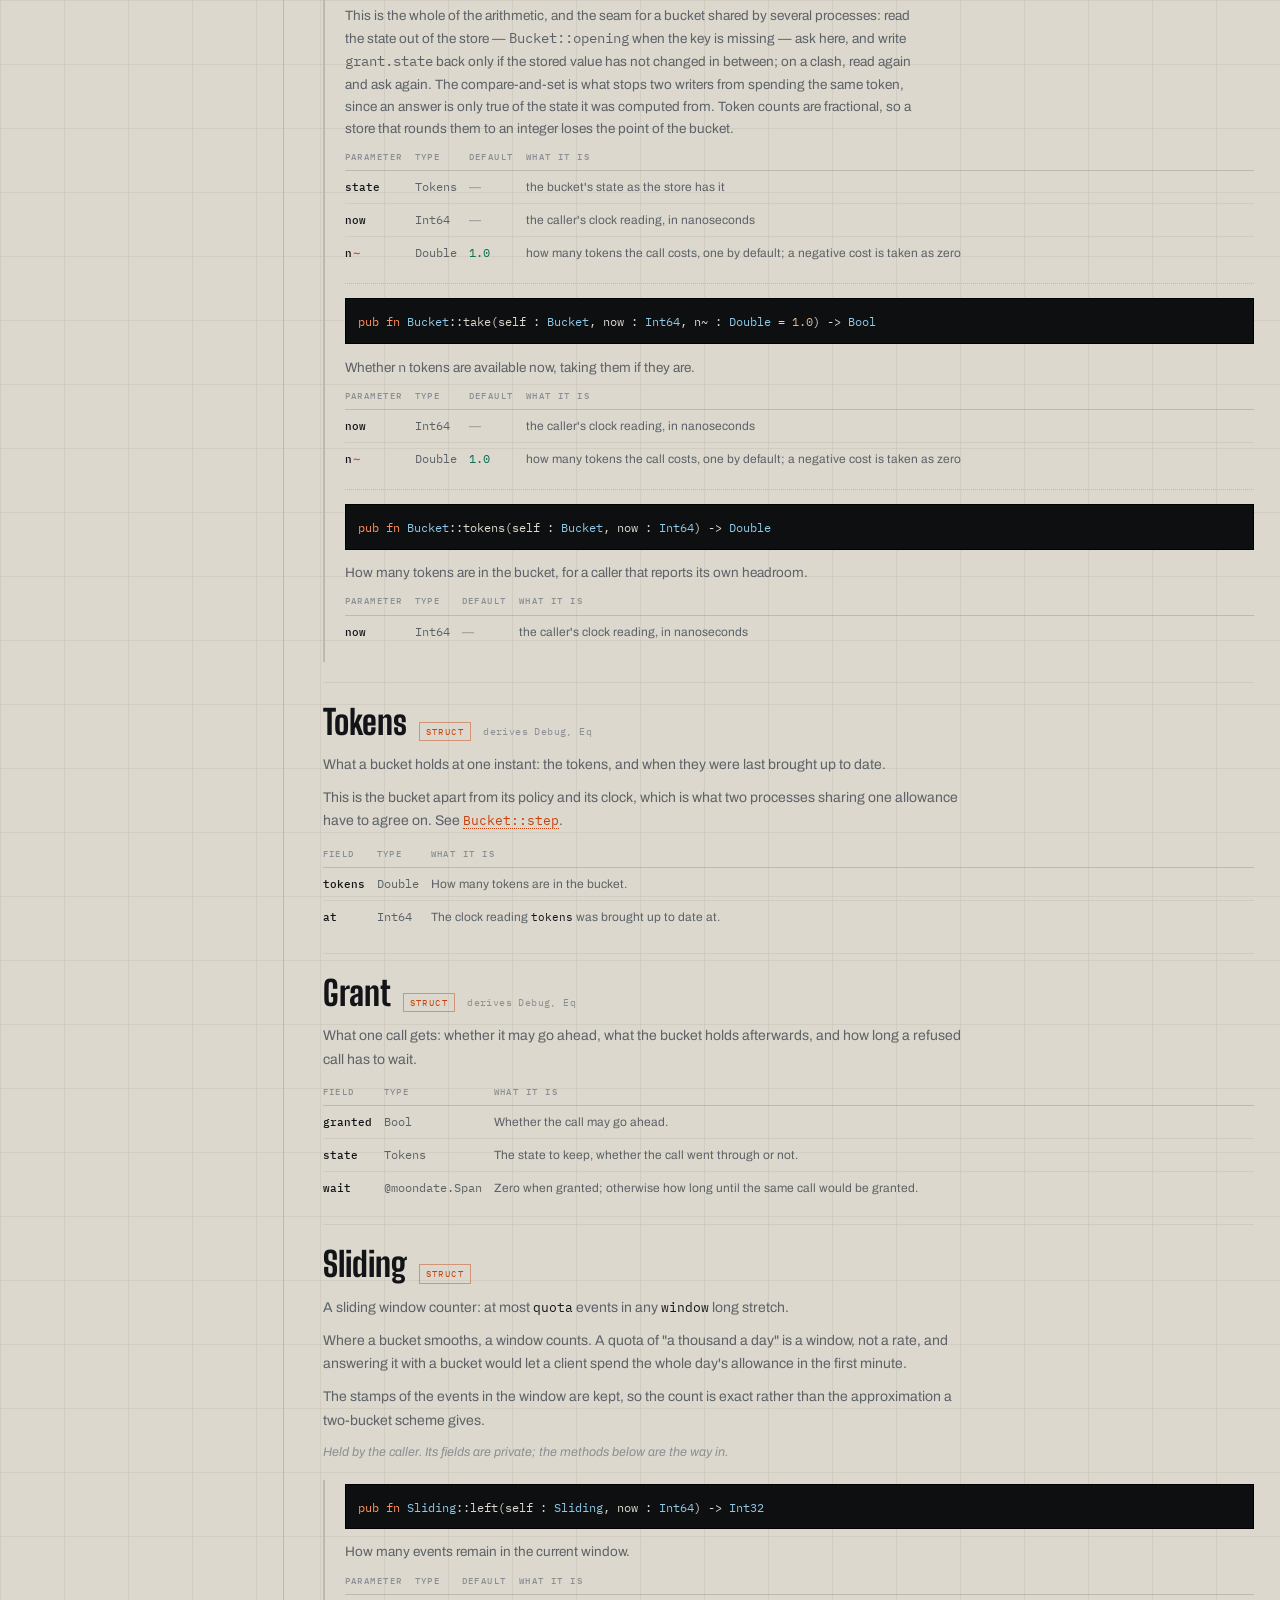
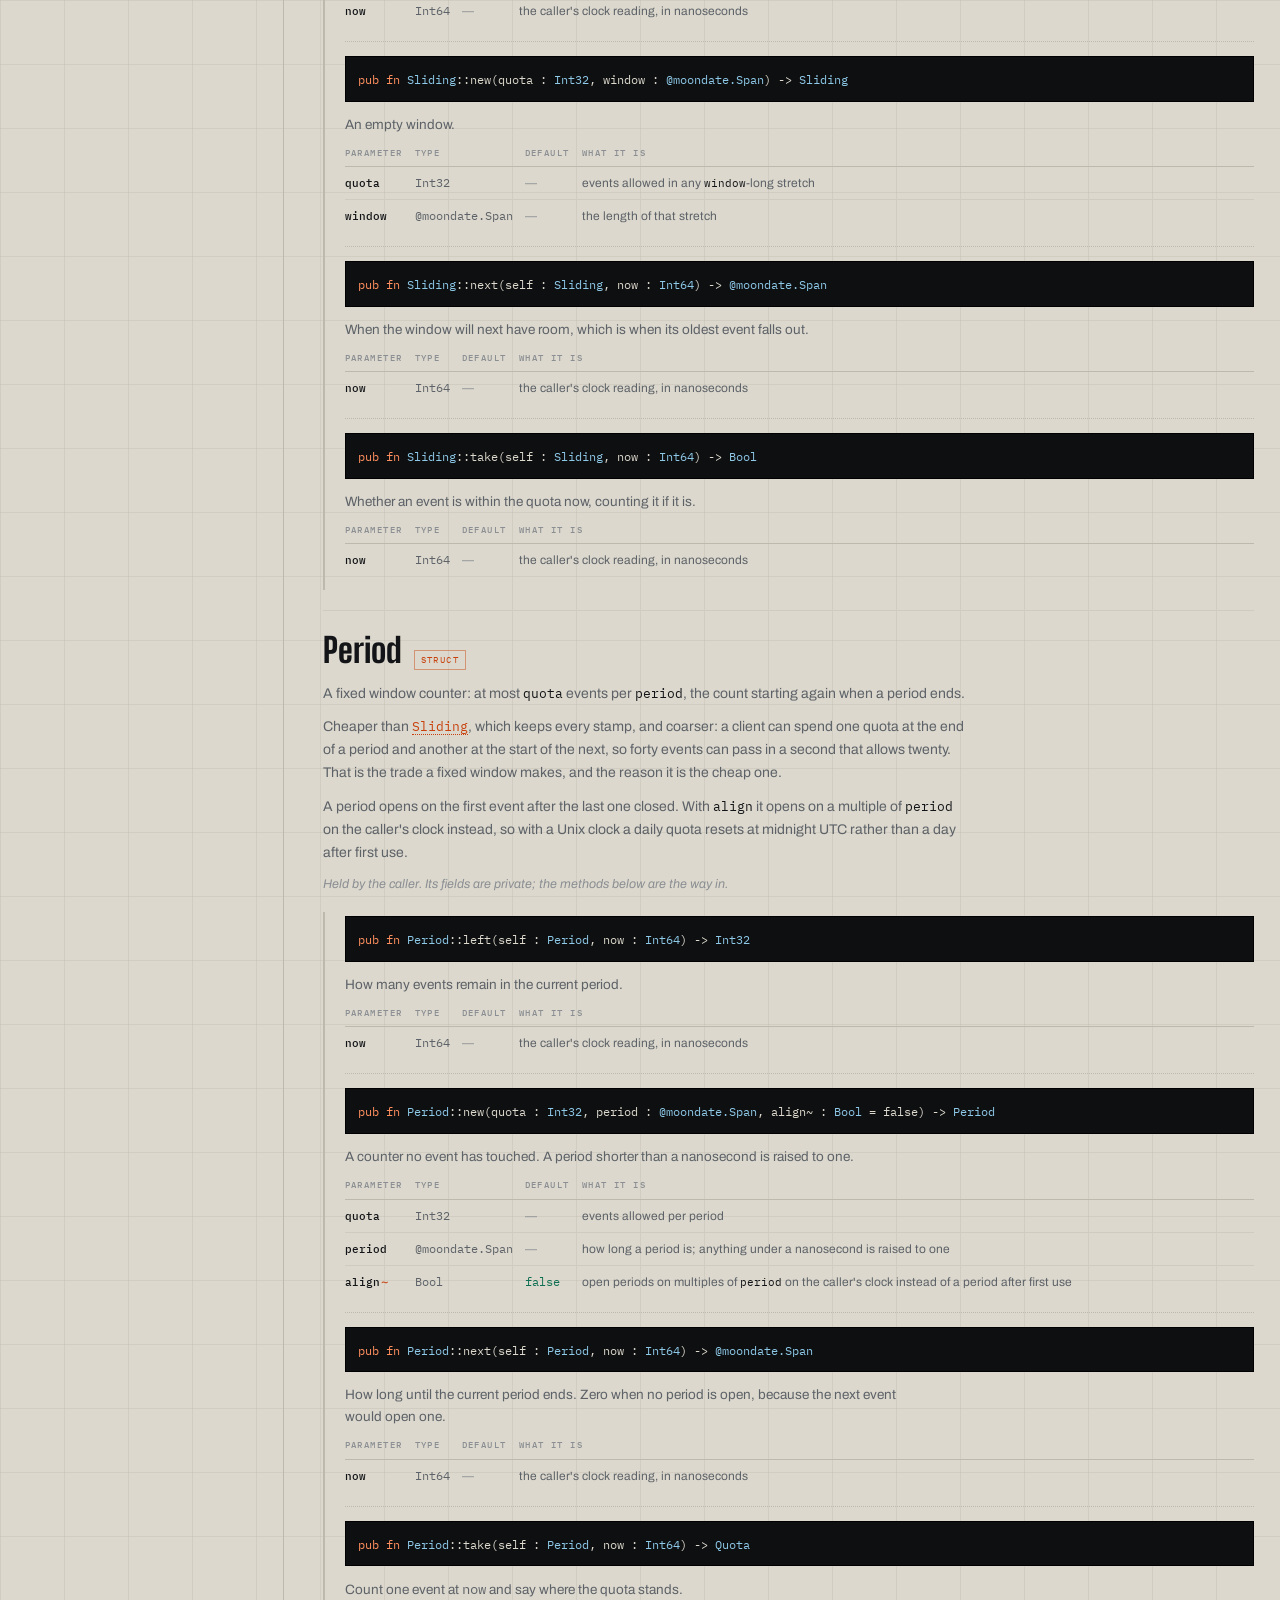
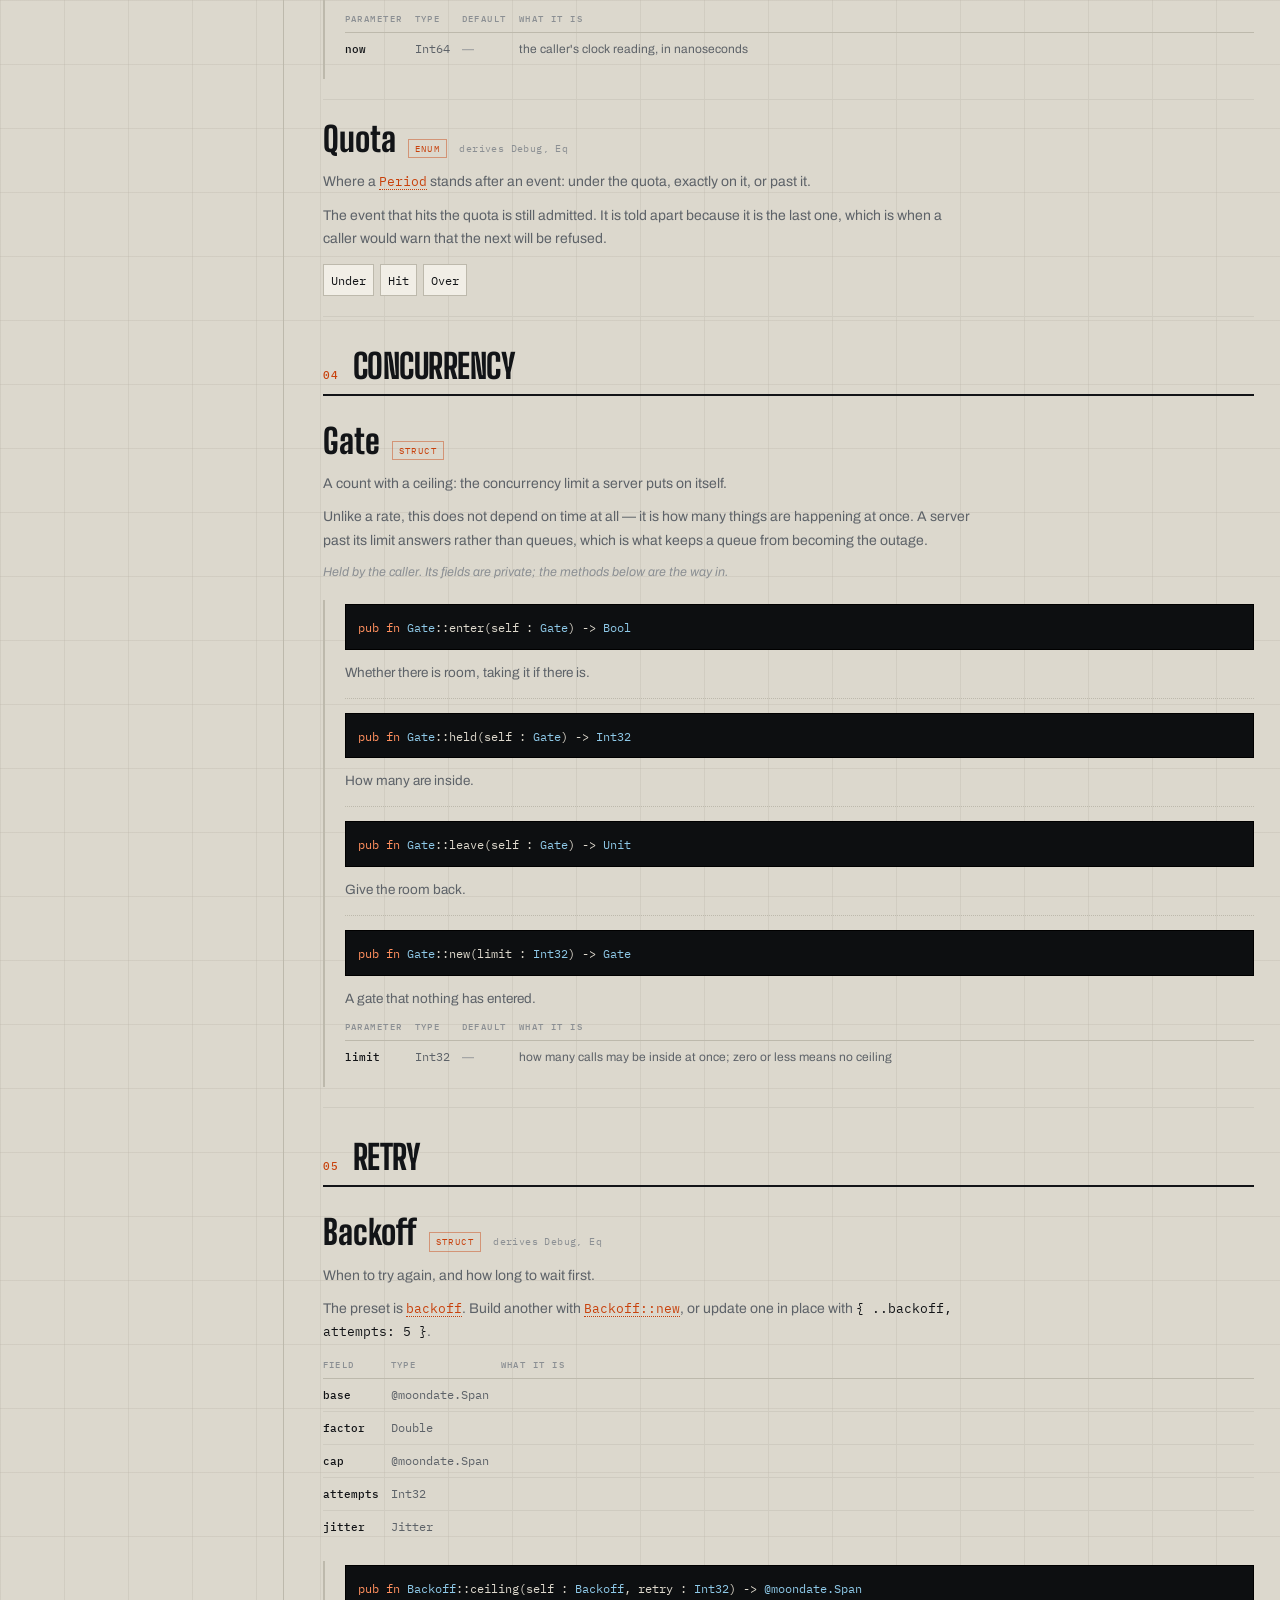
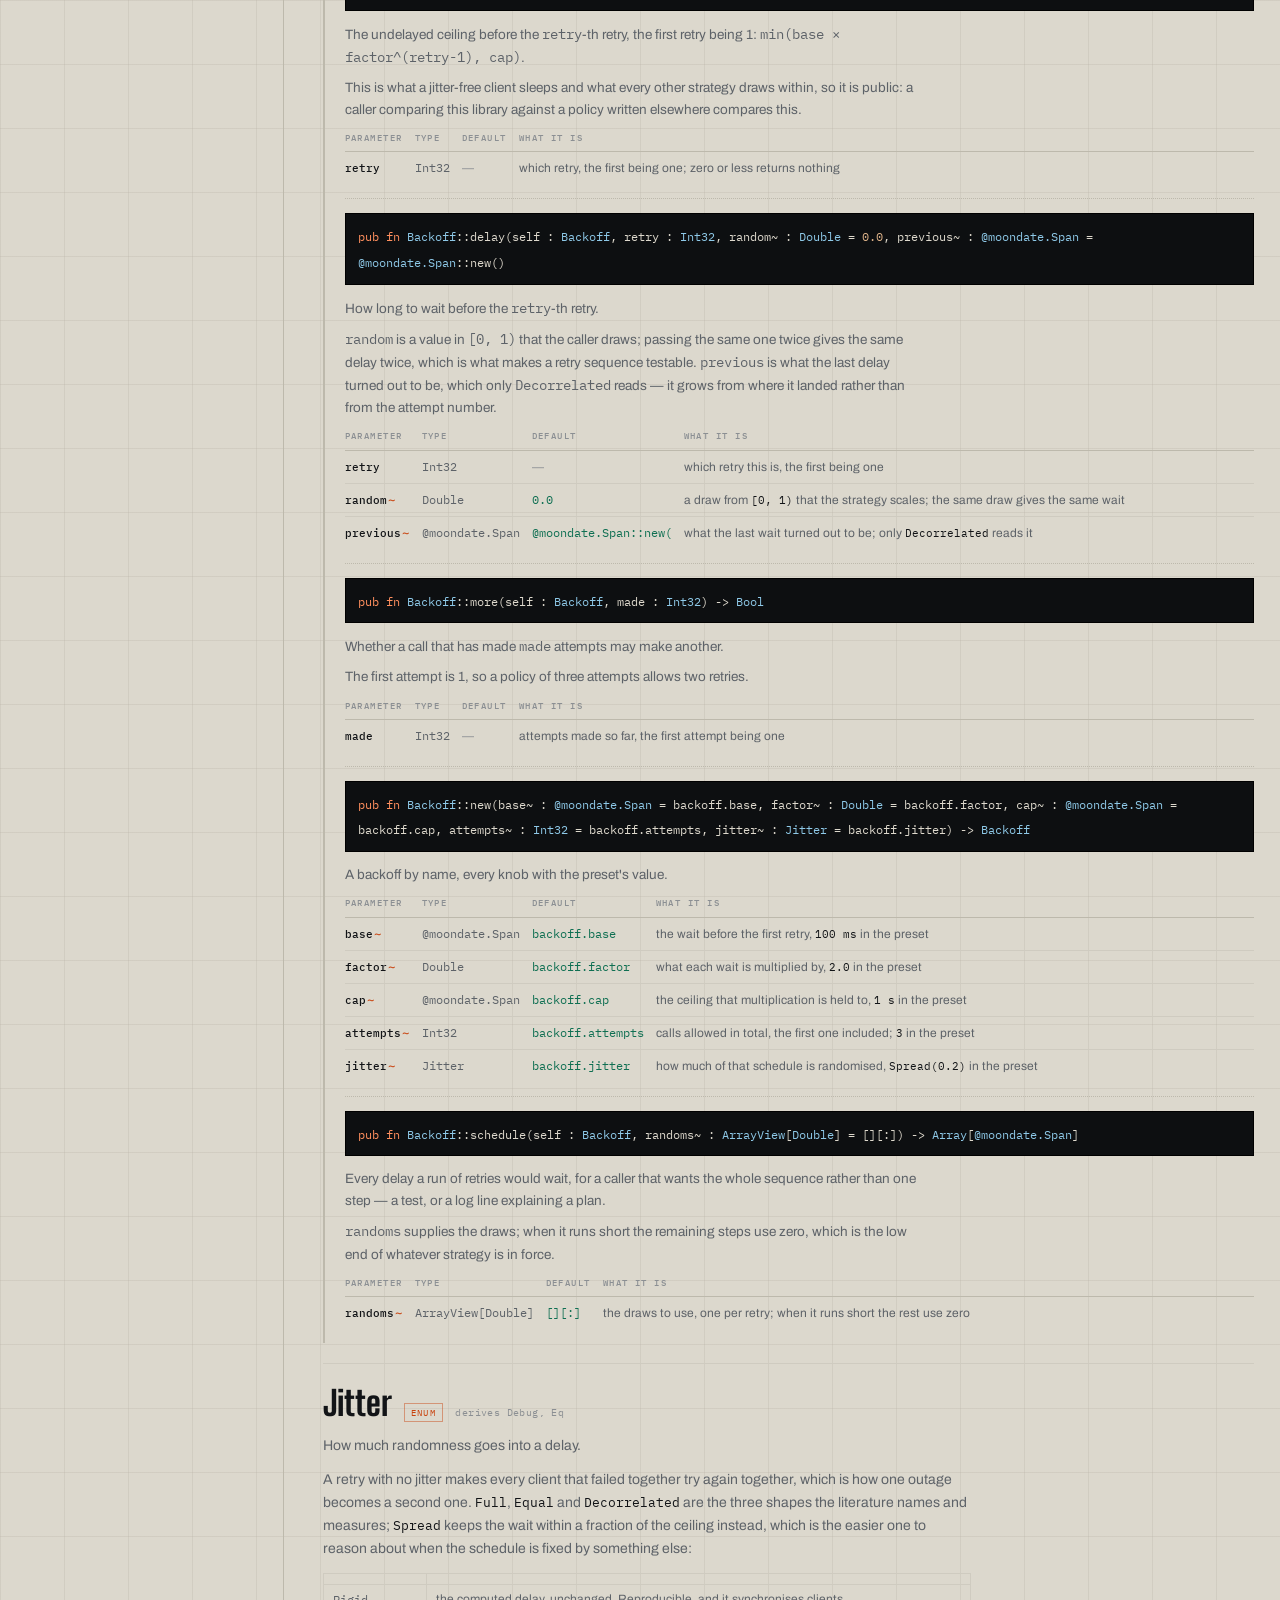
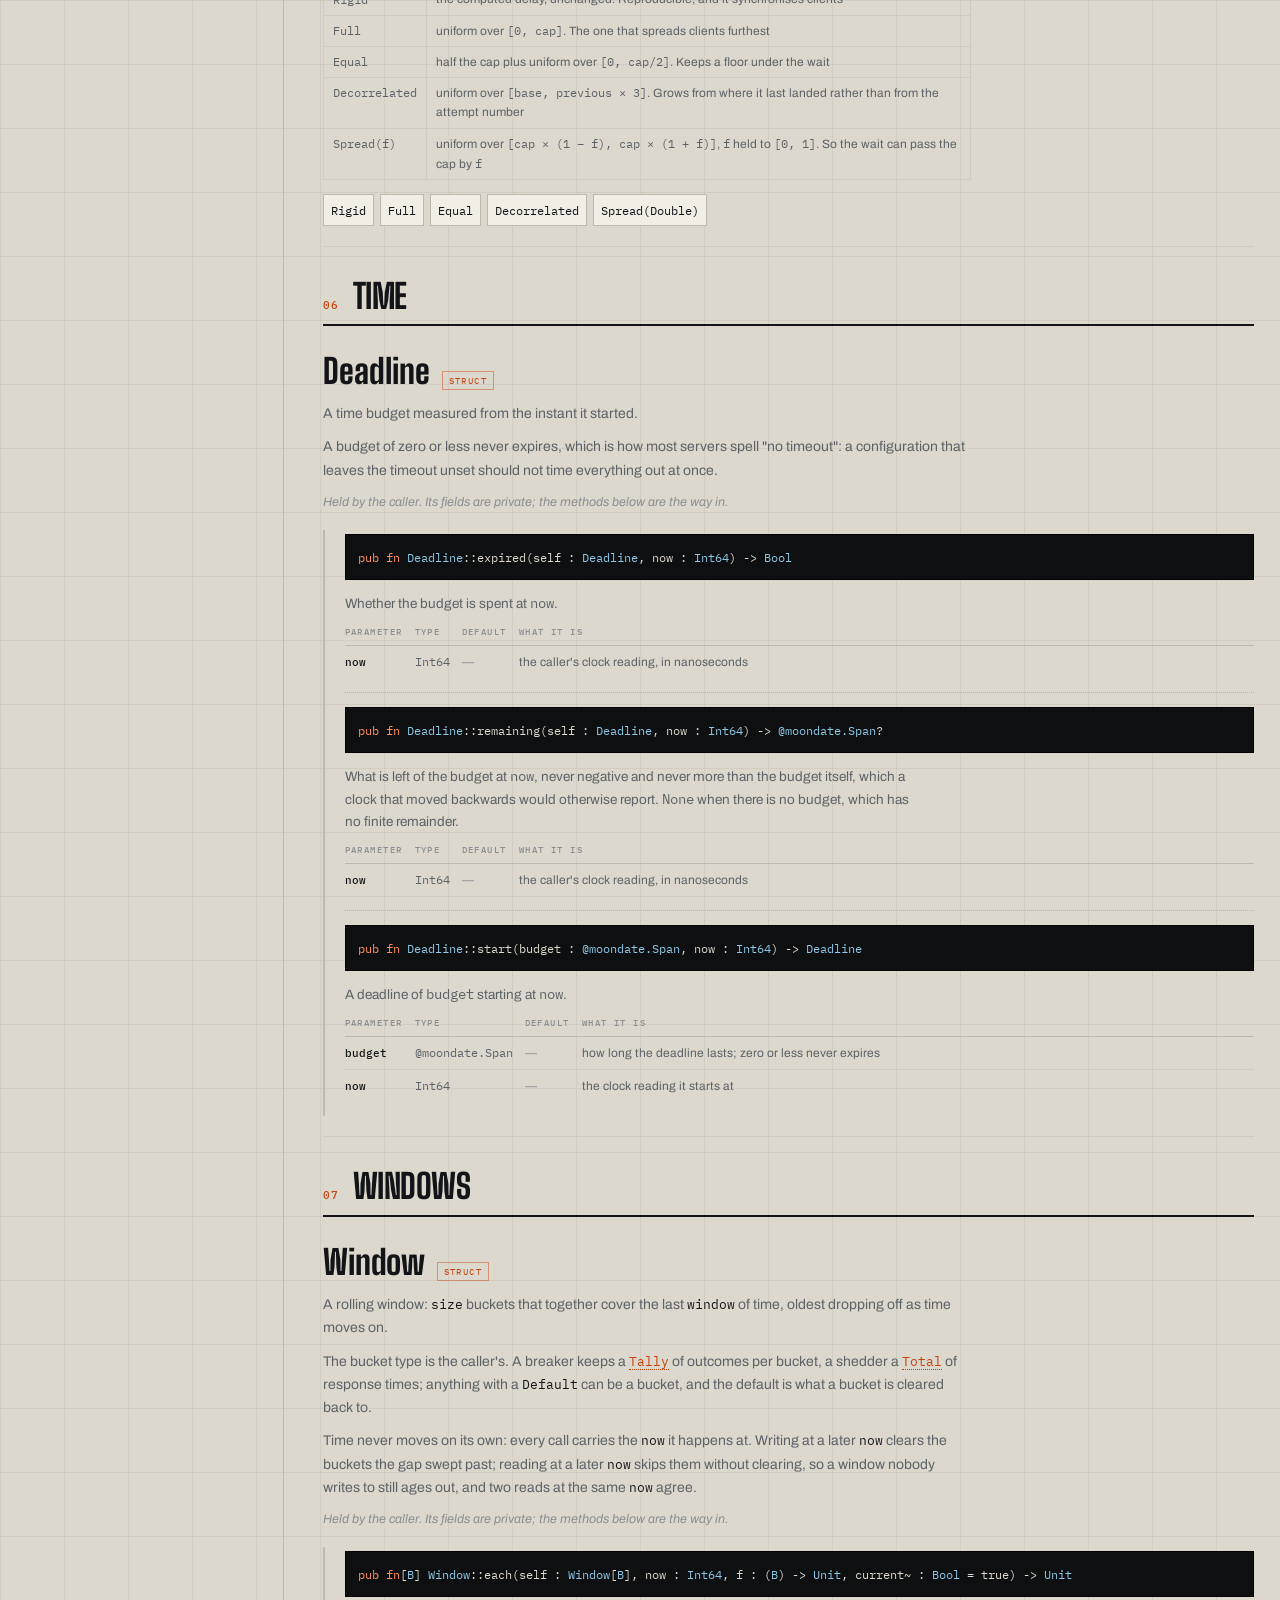
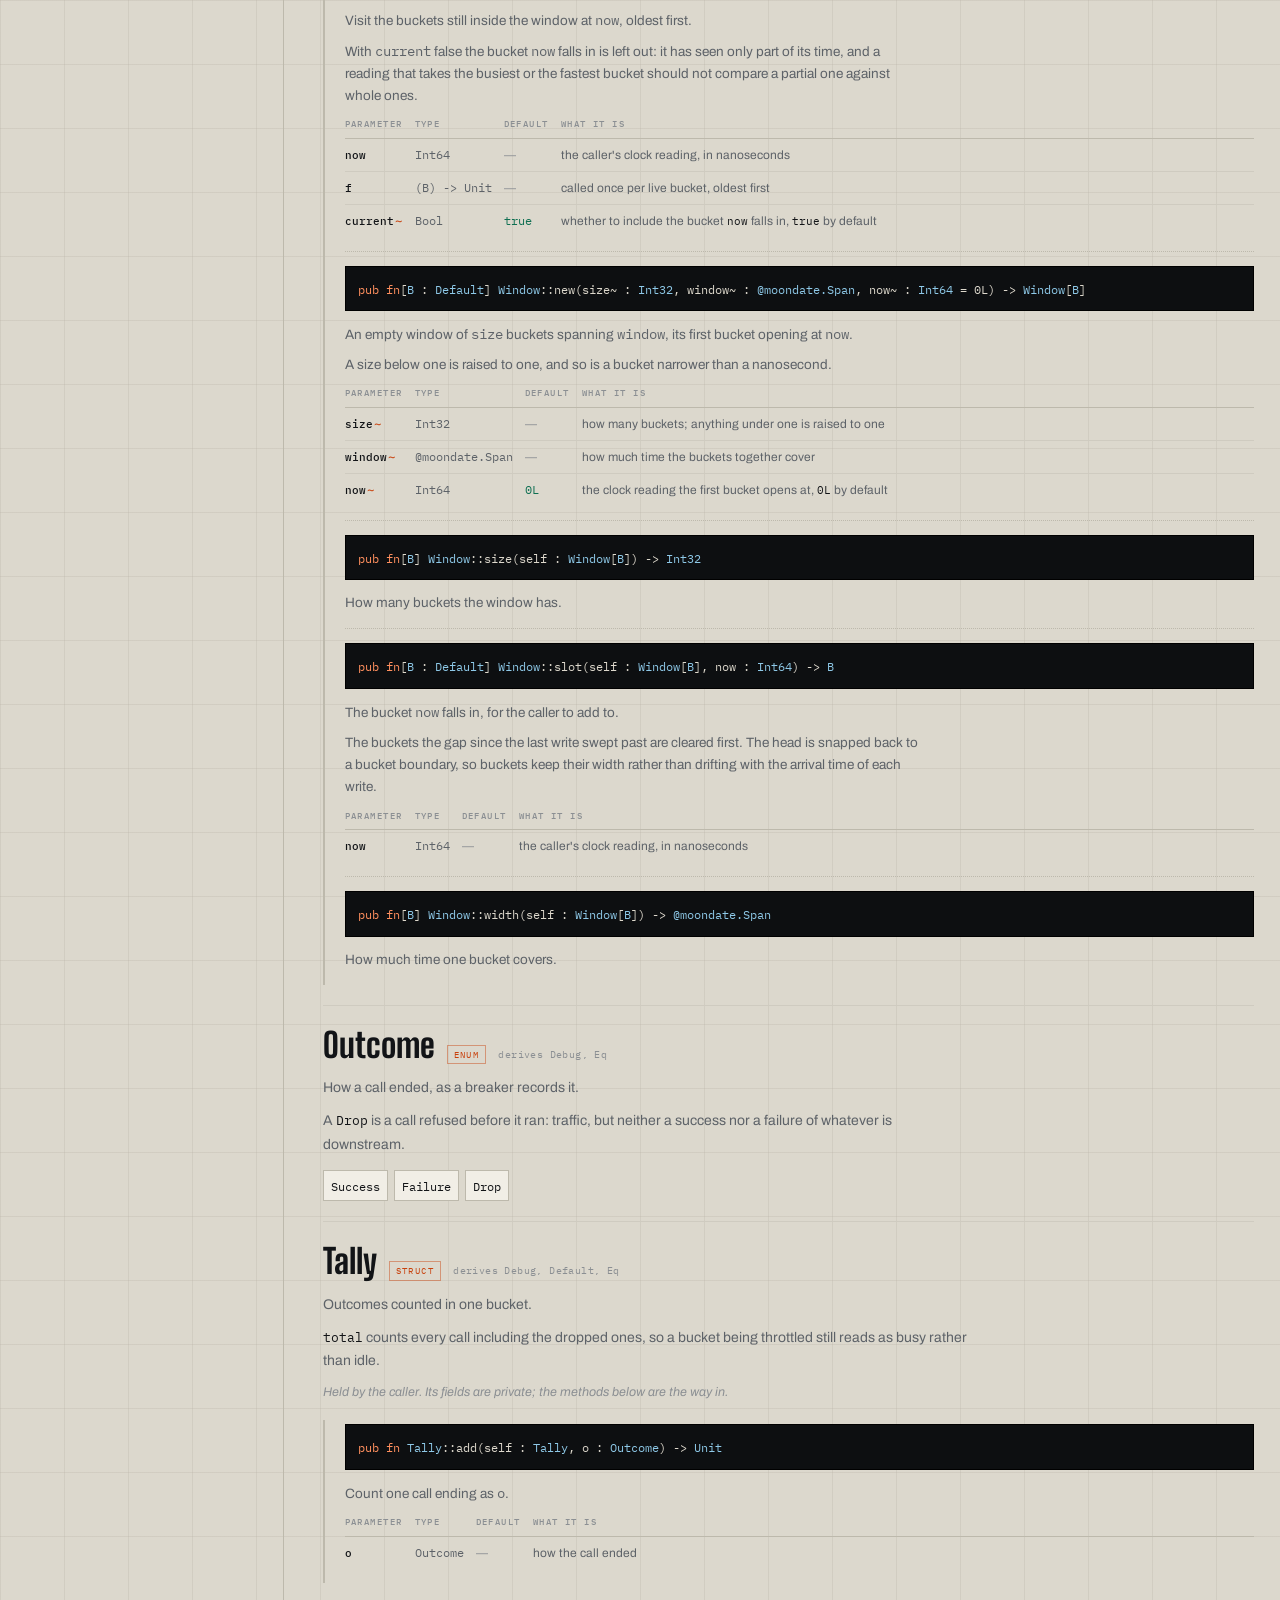
==== commit 7d02fbb5: "docs(moonward): a station for the shared bucket, and one version number. The guide gains a station b" ====
--- a/docs/api.html
+++ b/docs/api.html
@@ -38,7 +38,7 @@
     <a class="rail__git" href="https://github.com/moonbitstack/moonward" aria-label="Repository on GitHub">
       <svg viewBox="0 0 16 16" fill="currentColor" aria-hidden="true"><path d="M8 0C3.58 0 0 3.58 0 8c0 3.54 2.29 6.53 5.47 7.59.4.07.55-.17.55-.38 0-.19-.01-.82-.01-1.49-2.01.37-2.53-.49-2.69-.94-.09-.23-.48-.94-.82-1.13-.28-.15-.68-.52-.01-.53.63-.01 1.08.58 1.23.82.72 1.21 1.87.87 2.33.66.07-.52.28-.87.51-1.07-1.78-.2-3.64-.89-3.64-3.95 0-.87.31-1.59.82-2.15-.08-.2-.36-1.02.08-2.12 0 0 .67-.21 2.2.82a7.4 7.4 0 0 1 2-.27c.68 0 1.36.09 2 .27 1.53-1.04 2.2-.82 2.2-.82.44 1.1.16 1.92.08 2.12.51.56.82 1.27.82 2.15 0 3.07-1.87 3.75-3.65 3.95.29.25.54.73.54 1.48 0 1.07-.01 1.93-.01 2.2 0 .21.15.46.55.38A7.995 7.995 0 0 0 16 8c0-4.42-3.58-8-8-8Z"/></svg>
     </a>
-    <span class="rail__ver">v0.2.0</span>
+    <span class="rail__ver">v0.2.3</span>
   </div>
 </nav>
 
@@ -65,7 +65,7 @@
       <ul class="idx">
 <li><a href="#g01"><i>01</i>The breaker</a><ul class="idx__types"><li><a href="#Sre">Sre</a></li><li><a href="#Breaker">Breaker</a></li><li><a href="#Promise">Promise</a></li></ul></li>
 <li><a href="#g02"><i>02</i>Load shedding</a><ul class="idx__types"><li><a href="#Shed">Shed</a></li><li><a href="#Shedder">Shedder</a></li><li><a href="#Ticket">Ticket</a></li></ul></li>
-<li><a href="#g03"><i>03</i>Rate and quota</a><ul class="idx__types"><li><a href="#Bucket">Bucket</a></li><li><a href="#Sliding">Sliding</a></li><li><a href="#Period">Period</a></li><li><a href="#Quota">Quota</a></li></ul></li>
+<li><a href="#g03"><i>03</i>Rate and quota</a><ul class="idx__types"><li><a href="#Bucket">Bucket</a></li><li><a href="#Tokens">Tokens</a></li><li><a href="#Grant">Grant</a></li><li><a href="#Sliding">Sliding</a></li><li><a href="#Period">Period</a></li><li><a href="#Quota">Quota</a></li></ul></li>
 <li><a href="#g04"><i>04</i>Concurrency</a><ul class="idx__types"><li><a href="#Gate">Gate</a></li></ul></li>
 <li><a href="#g05"><i>05</i>Retry</a><ul class="idx__types"><li><a href="#Backoff">Backoff</a></li><li><a href="#Jitter">Jitter</a></li></ul></li>
 <li><a href="#g06"><i>06</i>Time</a><ul class="idx__types"><li><a href="#Deadline">Deadline</a></li></ul></li>
@@ -258,10 +258,24 @@
   <table class="params"><thead><tr><th>parameter</th><th>type</th><th>default</th><th>what it is</th></tr></thead><tbody><tr><td class="pname"><code>now</code></td><td class="ptype"><code>Int64</code></td><td class="pdef">—</td><td class="pdoc">the caller's clock reading, in nanoseconds</td></tr><tr><td class="pname"><code>n</code><i class="lab">~</i></td><td class="ptype"><code>Double</code></td><td class="pdef"><code class="dflt">1.0</code></td><td class="pdoc">how many tokens are wanted, one by default</td></tr></tbody></table>
 </article>
 
+<article class="fn" id="Bucket-opening" data-name="bucket::opening">
+  <div class="fn__sig"><code><span class="kw">pub</span> <span class="kw">fn</span> <span class="ty">Bucket</span>::opening(self : <span class="ty">Bucket</span>,&#8203; now : <span class="ty">Int64</span>) -&gt; <span class="ty">Tokens</span></code></div>
+  <div class="fn__doc"><p>The state a bucket that has seen no traffic is in at <code>now</code>: full, so the first burst goes through.</p>
+<p>This is what a shared store writes when the key is missing, which is the same state <a class="ref" href="#Bucket::new"><code>Bucket::new</code></a> starts from.</p></div>
+  <table class="params"><thead><tr><th>parameter</th><th>type</th><th>default</th><th>what it is</th></tr></thead><tbody><tr><td class="pname"><code>now</code></td><td class="ptype"><code>Int64</code></td><td class="pdef">—</td><td class="pdoc">the caller's clock reading, in nanoseconds</td></tr></tbody></table>
+</article>
+
+<article class="fn" id="Bucket-step" data-name="bucket::step">
+  <div class="fn__sig"><code><span class="kw">pub</span> <span class="kw">fn</span> <span class="ty">Bucket</span>::step(self : <span class="ty">Bucket</span>,&#8203; state : <span class="ty">Tokens</span>,&#8203; now : <span class="ty">Int64</span>,&#8203; n~ : <span class="ty">Double</span> = <span class="nu">1.0</span>) -&gt; <span class="ty">Grant</span></code></div>
+  <div class="fn__doc"><p>Answer one call against <code>state</code> at <code>now</code>, leaving the bucket untouched.</p>
+<p>This is the whole of the arithmetic, and the seam for a bucket shared by several processes: read the state out of the store — <a class="ref" href="#Bucket::opening"><code>Bucket::opening</code></a> when the key is missing — ask here, and write <code>grant.state</code> back only if the stored value has not changed in between; on a clash, read again and ask again. The compare-and-set is what stops two writers from spending the same token, since an answer is only true of the state it was computed from. Token counts are fractional, so a store that rounds them to an integer loses the point of the bucket.</p></div>
+  <table class="params"><thead><tr><th>parameter</th><th>type</th><th>default</th><th>what it is</th></tr></thead><tbody><tr><td class="pname"><code>state</code></td><td class="ptype"><code>Tokens</code></td><td class="pdef">—</td><td class="pdoc">the bucket's state as the store has it</td></tr><tr><td class="pname"><code>now</code></td><td class="ptype"><code>Int64</code></td><td class="pdef">—</td><td class="pdoc">the caller's clock reading, in nanoseconds</td></tr><tr><td class="pname"><code>n</code><i class="lab">~</i></td><td class="ptype"><code>Double</code></td><td class="pdef"><code class="dflt">1.0</code></td><td class="pdoc">how many tokens the call costs, one by default; a negative cost is taken as zero</td></tr></tbody></table>
+</article>
+
 <article class="fn" id="Bucket-take" data-name="bucket::take">
   <div class="fn__sig"><code><span class="kw">pub</span> <span class="kw">fn</span> <span class="ty">Bucket</span>::take(self : <span class="ty">Bucket</span>,&#8203; now : <span class="ty">Int64</span>,&#8203; n~ : <span class="ty">Double</span> = <span class="nu">1.0</span>) -&gt; <span class="ty">Bool</span></code></div>
   <div class="fn__doc"><p>Whether <code>n</code> tokens are available now, taking them if they are.</p></div>
-  <table class="params"><thead><tr><th>parameter</th><th>type</th><th>default</th><th>what it is</th></tr></thead><tbody><tr><td class="pname"><code>now</code></td><td class="ptype"><code>Int64</code></td><td class="pdef">—</td><td class="pdoc">the caller's clock reading, in nanoseconds</td></tr><tr><td class="pname"><code>n</code><i class="lab">~</i></td><td class="ptype"><code>Double</code></td><td class="pdef"><code class="dflt">1.0</code></td><td class="pdoc">how many tokens the call costs, one by default</td></tr></tbody></table>
+  <table class="params"><thead><tr><th>parameter</th><th>type</th><th>default</th><th>what it is</th></tr></thead><tbody><tr><td class="pname"><code>now</code></td><td class="ptype"><code>Int64</code></td><td class="pdef">—</td><td class="pdoc">the caller's clock reading, in nanoseconds</td></tr><tr><td class="pname"><code>n</code><i class="lab">~</i></td><td class="ptype"><code>Double</code></td><td class="pdef"><code class="dflt">1.0</code></td><td class="pdoc">how many tokens the call costs, one by default; a negative cost is taken as zero</td></tr></tbody></table>
 </article>
 
 <article class="fn" id="Bucket-tokens" data-name="bucket::tokens">
@@ -270,6 +284,25 @@
   <table class="params"><thead><tr><th>parameter</th><th>type</th><th>default</th><th>what it is</th></tr></thead><tbody><tr><td class="pname"><code>now</code></td><td class="ptype"><code>Int64</code></td><td class="pdef">—</td><td class="pdoc">the caller's clock reading, in nanoseconds</td></tr></tbody></table>
 </article>
 </div>
+</article>
+<article class="api" id="Tokens" data-name="tokens">
+<header class="api__head">
+  <h3 class="api__name">Tokens</h3>
+  <span class="chip chip--kind">struct</span>
+  <span class="api__derived">derives Debug, Eq</span>
+</header>
+<div class="api__doc"><p>What a bucket holds at one instant: the tokens, and when they were last brought up to date.</p>
+<p>This is the bucket apart from its policy and its clock, which is what two processes sharing one allowance have to agree on. See <a class="ref" href="#Bucket::step"><code>Bucket::step</code></a>.</p></div>
+<table class="params"><thead><tr><th>field</th><th>type</th><th>what it is</th></tr></thead><tbody><tr><td class="pname"><code>tokens</code></td><td class="ptype"><code>Double</code></td><td class="pdoc">How many tokens are in the bucket.</td></tr><tr><td class="pname"><code>at</code></td><td class="ptype"><code>Int64</code></td><td class="pdoc">The clock reading <code>tokens</code> was brought up to date at.</td></tr></tbody></table>
+</article>
+<article class="api" id="Grant" data-name="grant">
+<header class="api__head">
+  <h3 class="api__name">Grant</h3>
+  <span class="chip chip--kind">struct</span>
+  <span class="api__derived">derives Debug, Eq</span>
+</header>
+<div class="api__doc"><p>What one call gets: whether it may go ahead, what the bucket holds afterwards, and how long a refused call has to wait.</p></div>
+<table class="params"><thead><tr><th>field</th><th>type</th><th>what it is</th></tr></thead><tbody><tr><td class="pname"><code>granted</code></td><td class="ptype"><code>Bool</code></td><td class="pdoc">Whether the call may go ahead.</td></tr><tr><td class="pname"><code>state</code></td><td class="ptype"><code>Tokens</code></td><td class="pdoc">The state to keep, whether the call went through or not.</td></tr><tr><td class="pname"><code>wait</code></td><td class="ptype"><code>@moondate.Span</code></td><td class="pdoc">Zero when granted; otherwise how long until the same call would be granted.</td></tr></tbody></table>
 </article>
 <article class="api" id="Sliding" data-name="sliding">
 <header class="api__head">
@@ -473,7 +506,7 @@
 
 <article class="fn" id="Deadline-remaining" data-name="deadline::remaining">
   <div class="fn__sig"><code><span class="kw">pub</span> <span class="kw">fn</span> <span class="ty">Deadline</span>::remaining(self : <span class="ty">Deadline</span>,&#8203; now : <span class="ty">Int64</span>) -&gt; <span class="ty">@moondate.<span class="ty">Span</span></span>?</code></div>
-  <div class="fn__doc"><p>What is left of the budget at <code>now</code>, never negative. <code>None</code> when there is no budget, which has no finite remainder.</p></div>
+  <div class="fn__doc"><p>What is left of the budget at <code>now</code>, never negative and never more than the budget itself, which a clock that moved backwards would otherwise report. <code>None</code> when there is no budget, which has no finite remainder.</p></div>
   <table class="params"><thead><tr><th>parameter</th><th>type</th><th>default</th><th>what it is</th></tr></thead><tbody><tr><td class="pname"><code>now</code></td><td class="ptype"><code>Int64</code></td><td class="pdef">—</td><td class="pdoc">the caller's clock reading, in nanoseconds</td></tr></tbody></table>
 </article>
 
@@ -760,7 +793,7 @@
 </div>
 
 <footer class="foot shell">
-  <span>moonward 0.2.0</span>
+  <span>moonward 0.2.3</span>
   <span>Apache-2.0</span>
   <a href="https://github.com/moonbitstack/moonward">GitHub</a>
   <a href="https://mooncakes.io/docs/moonbitstack/moonward">mooncakes</a>
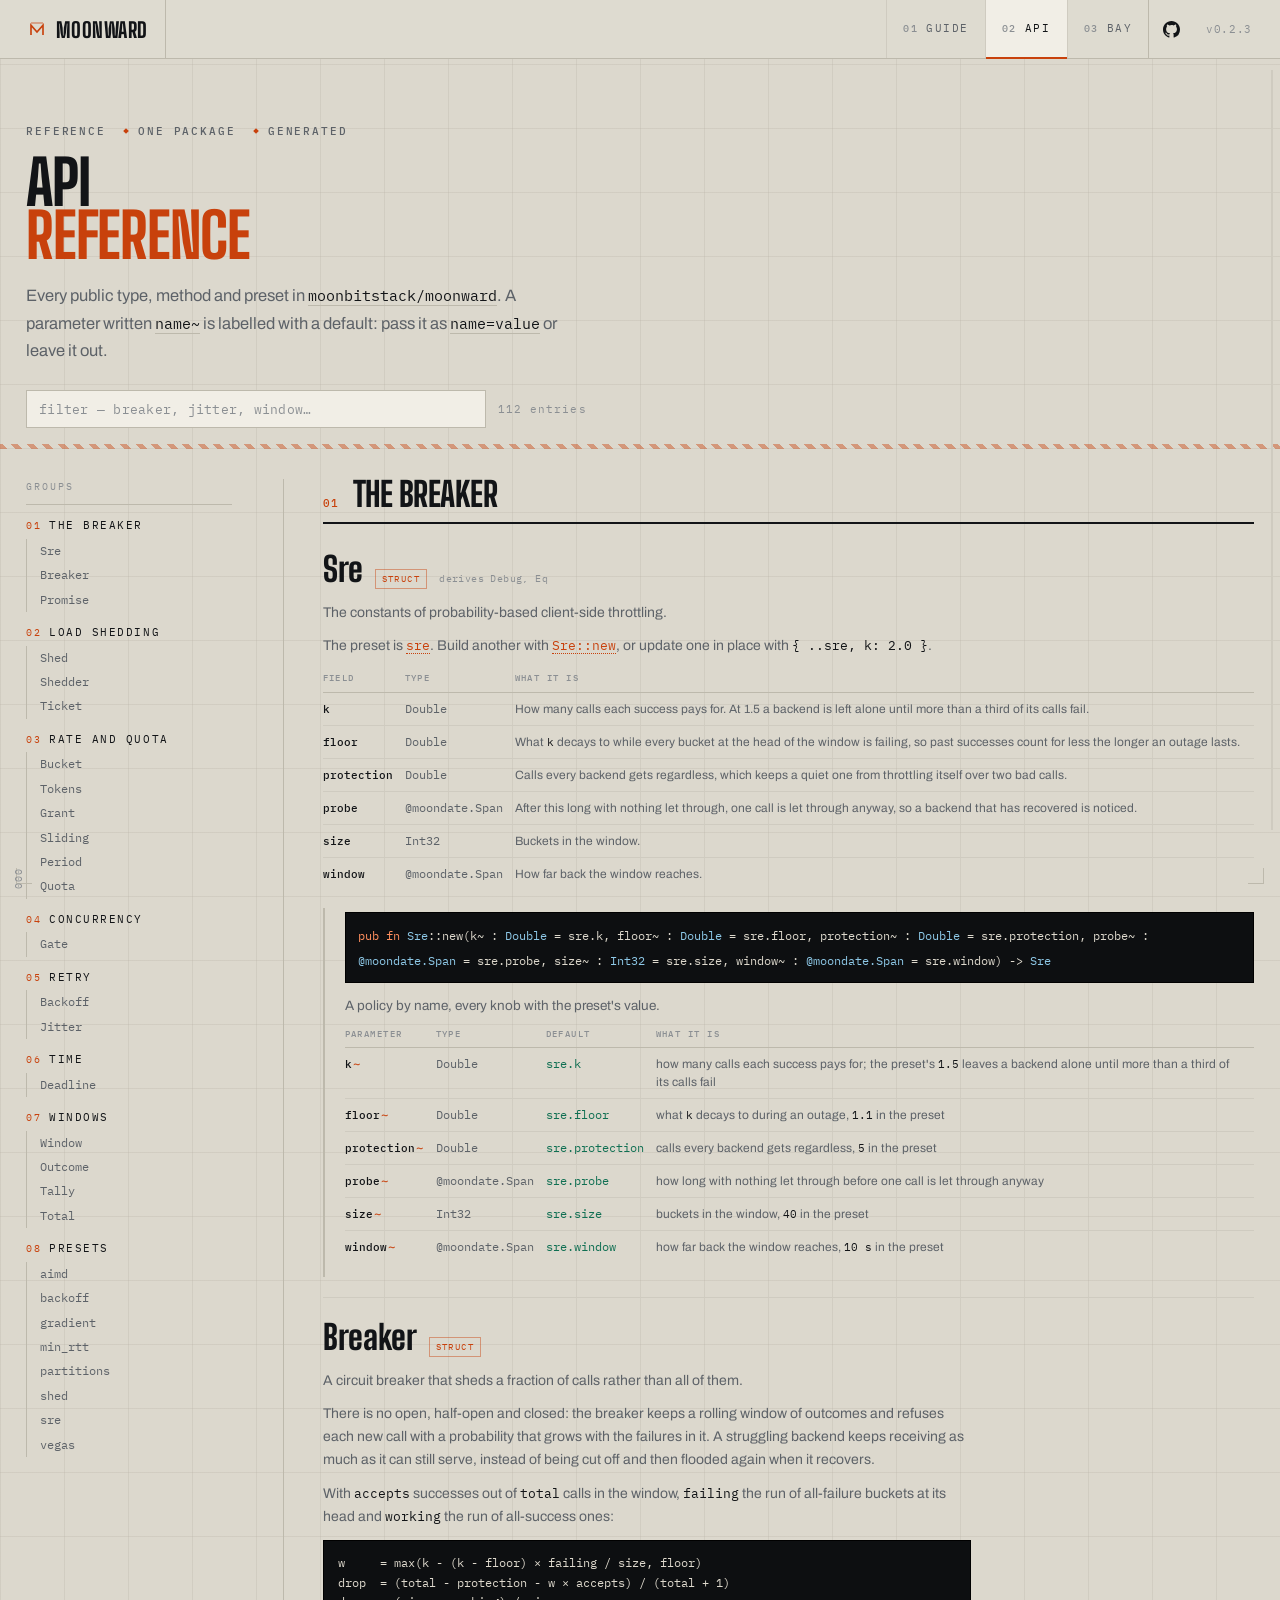
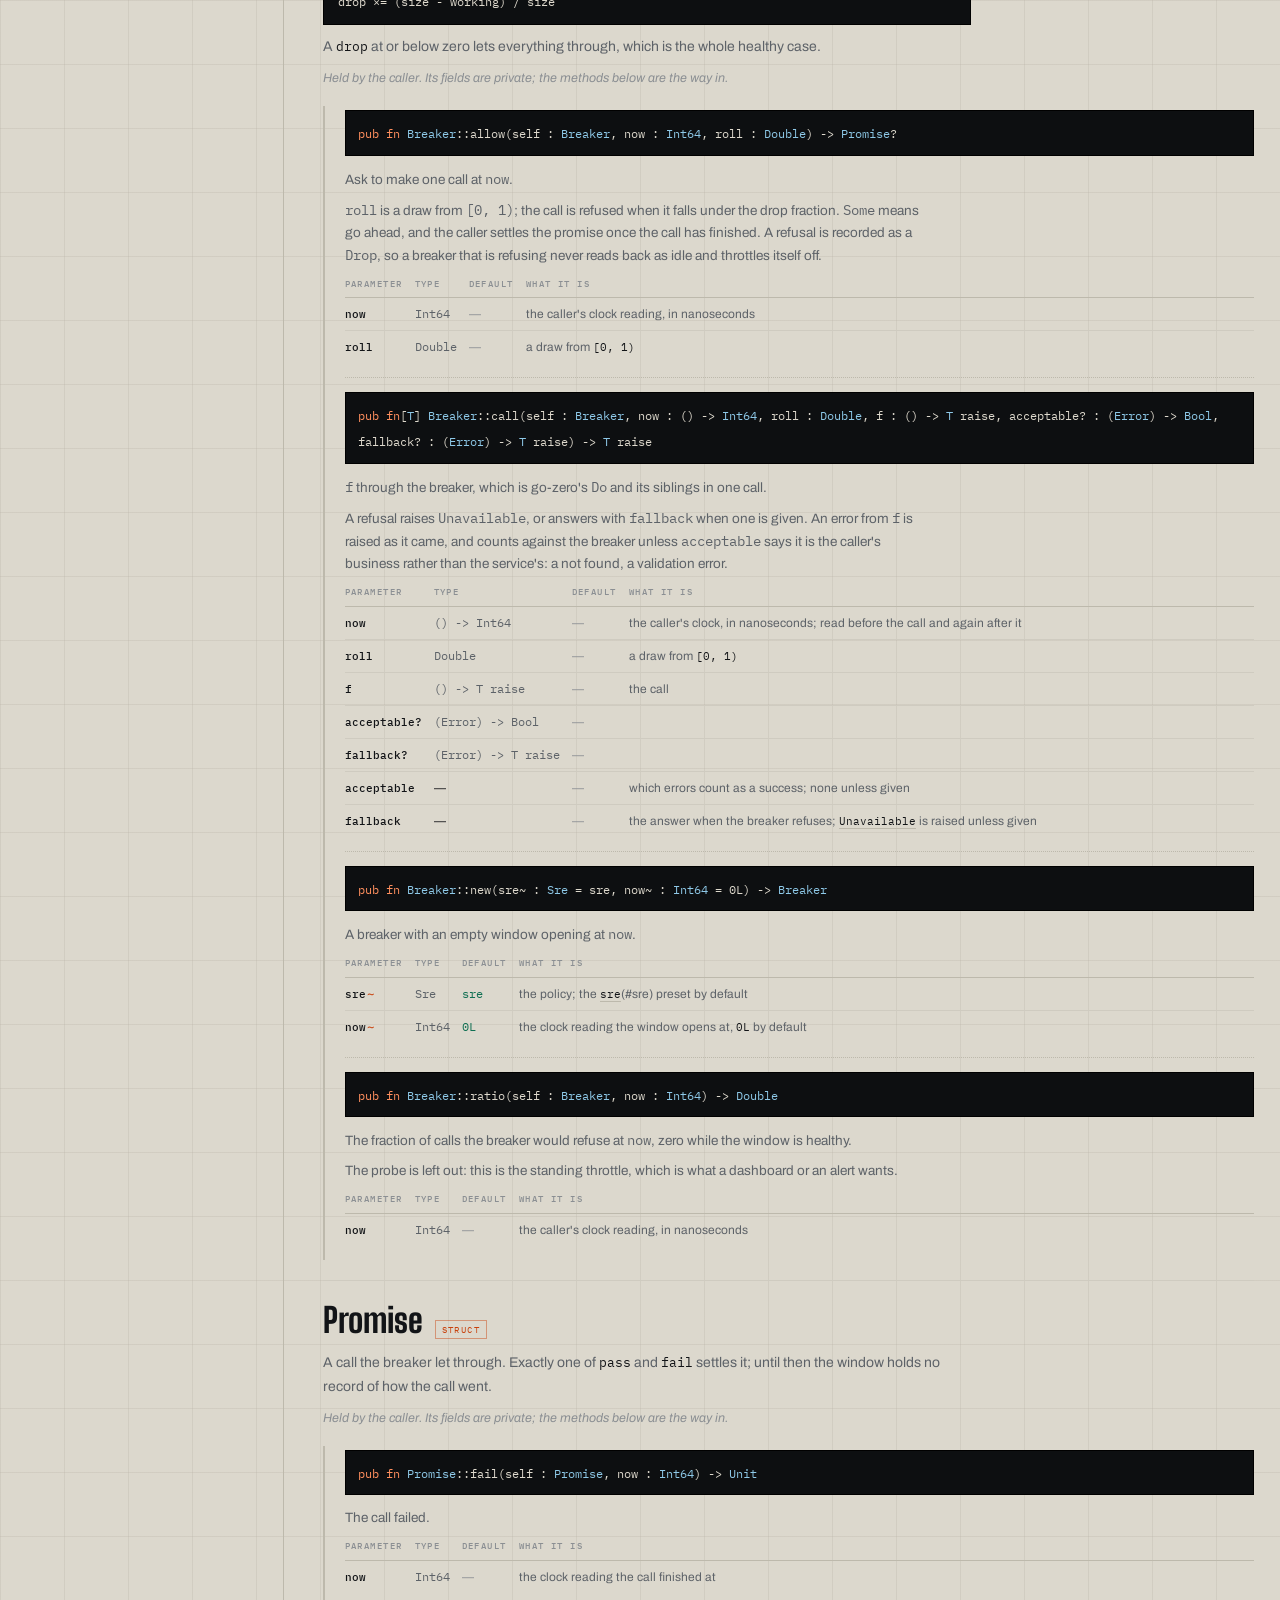
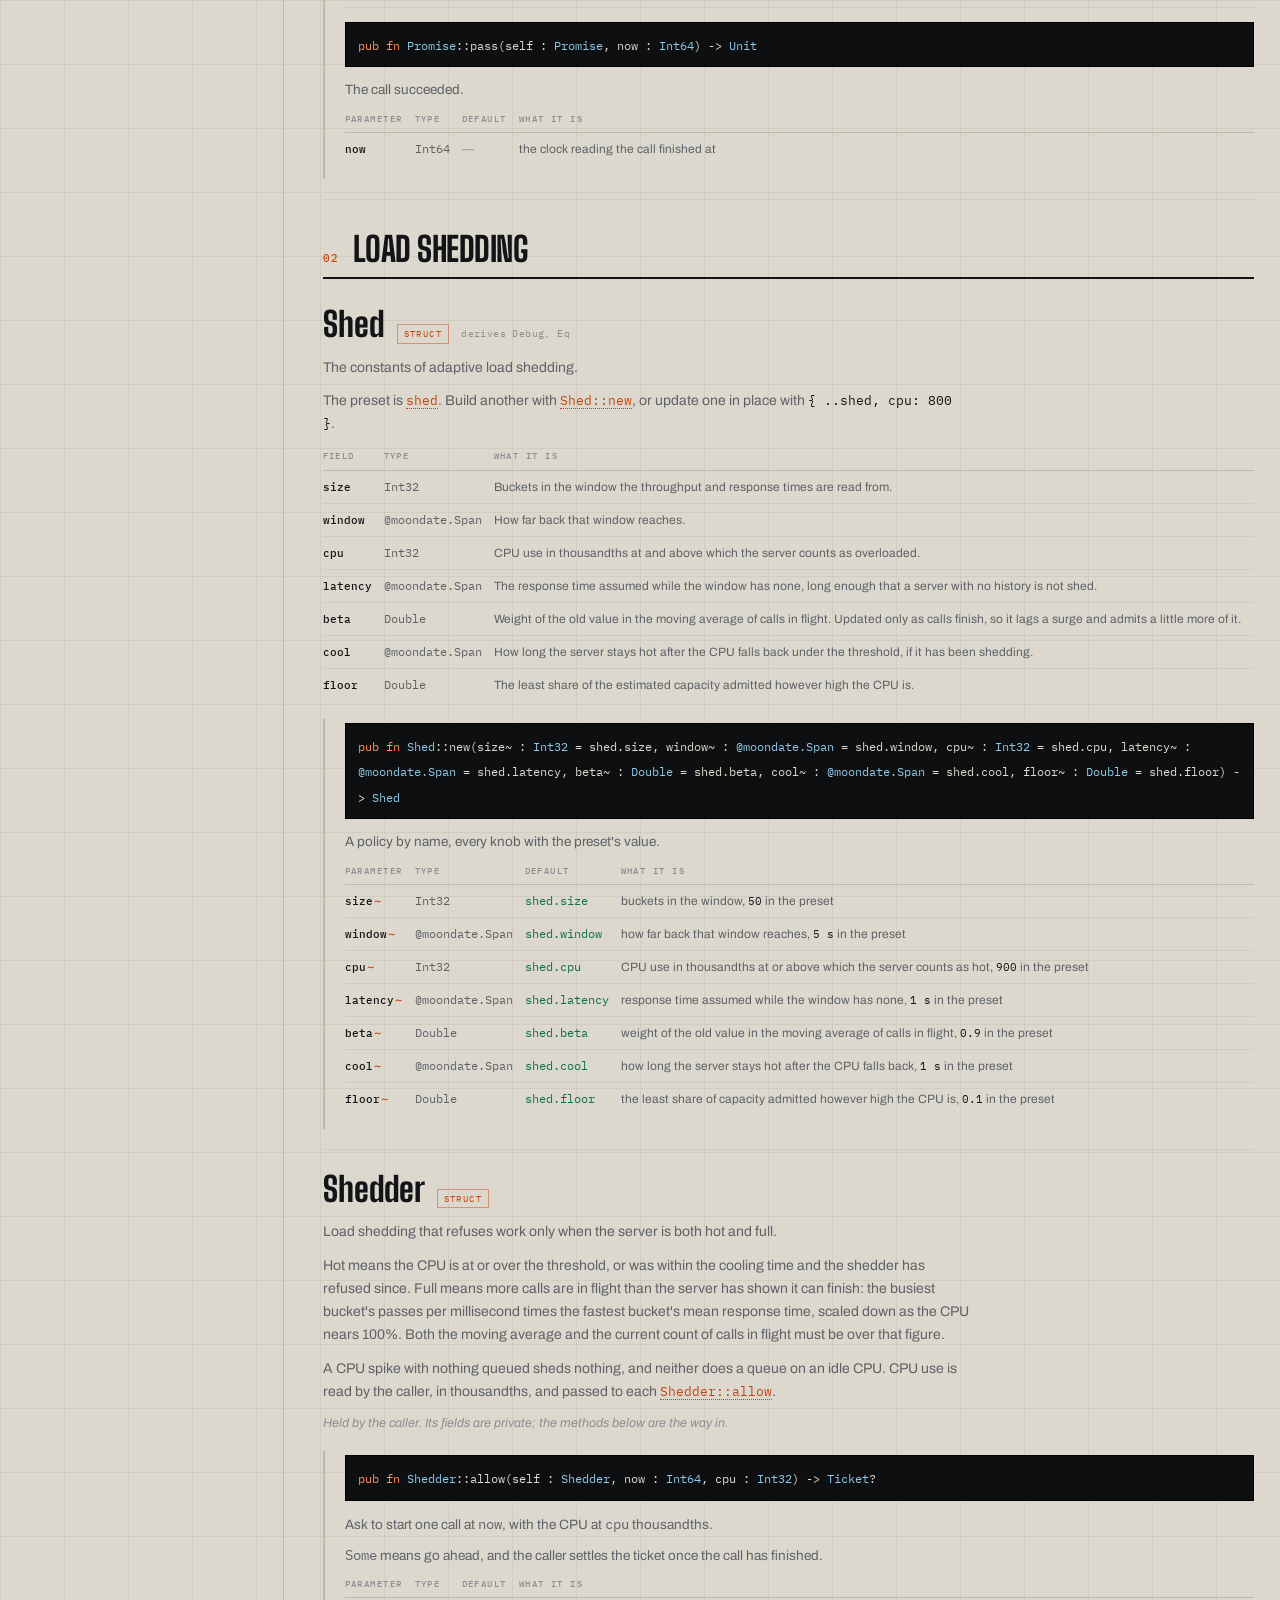
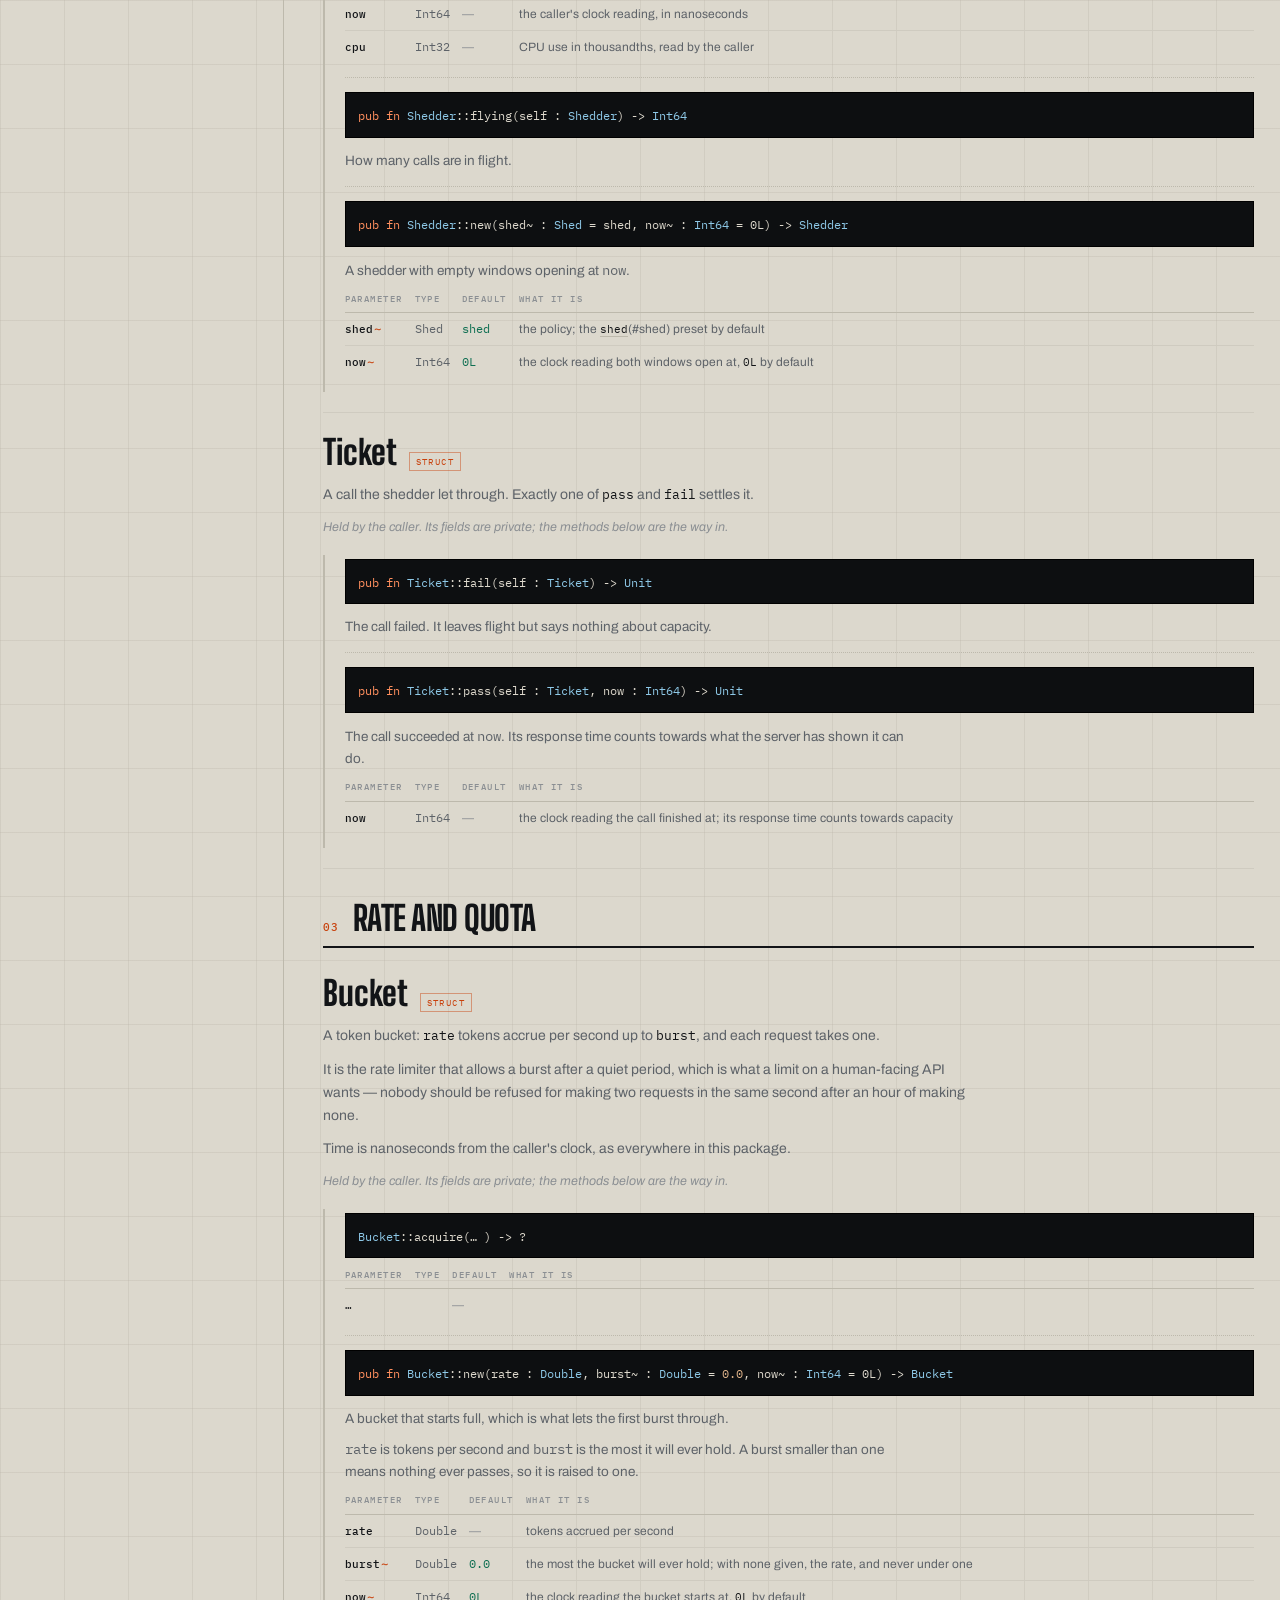
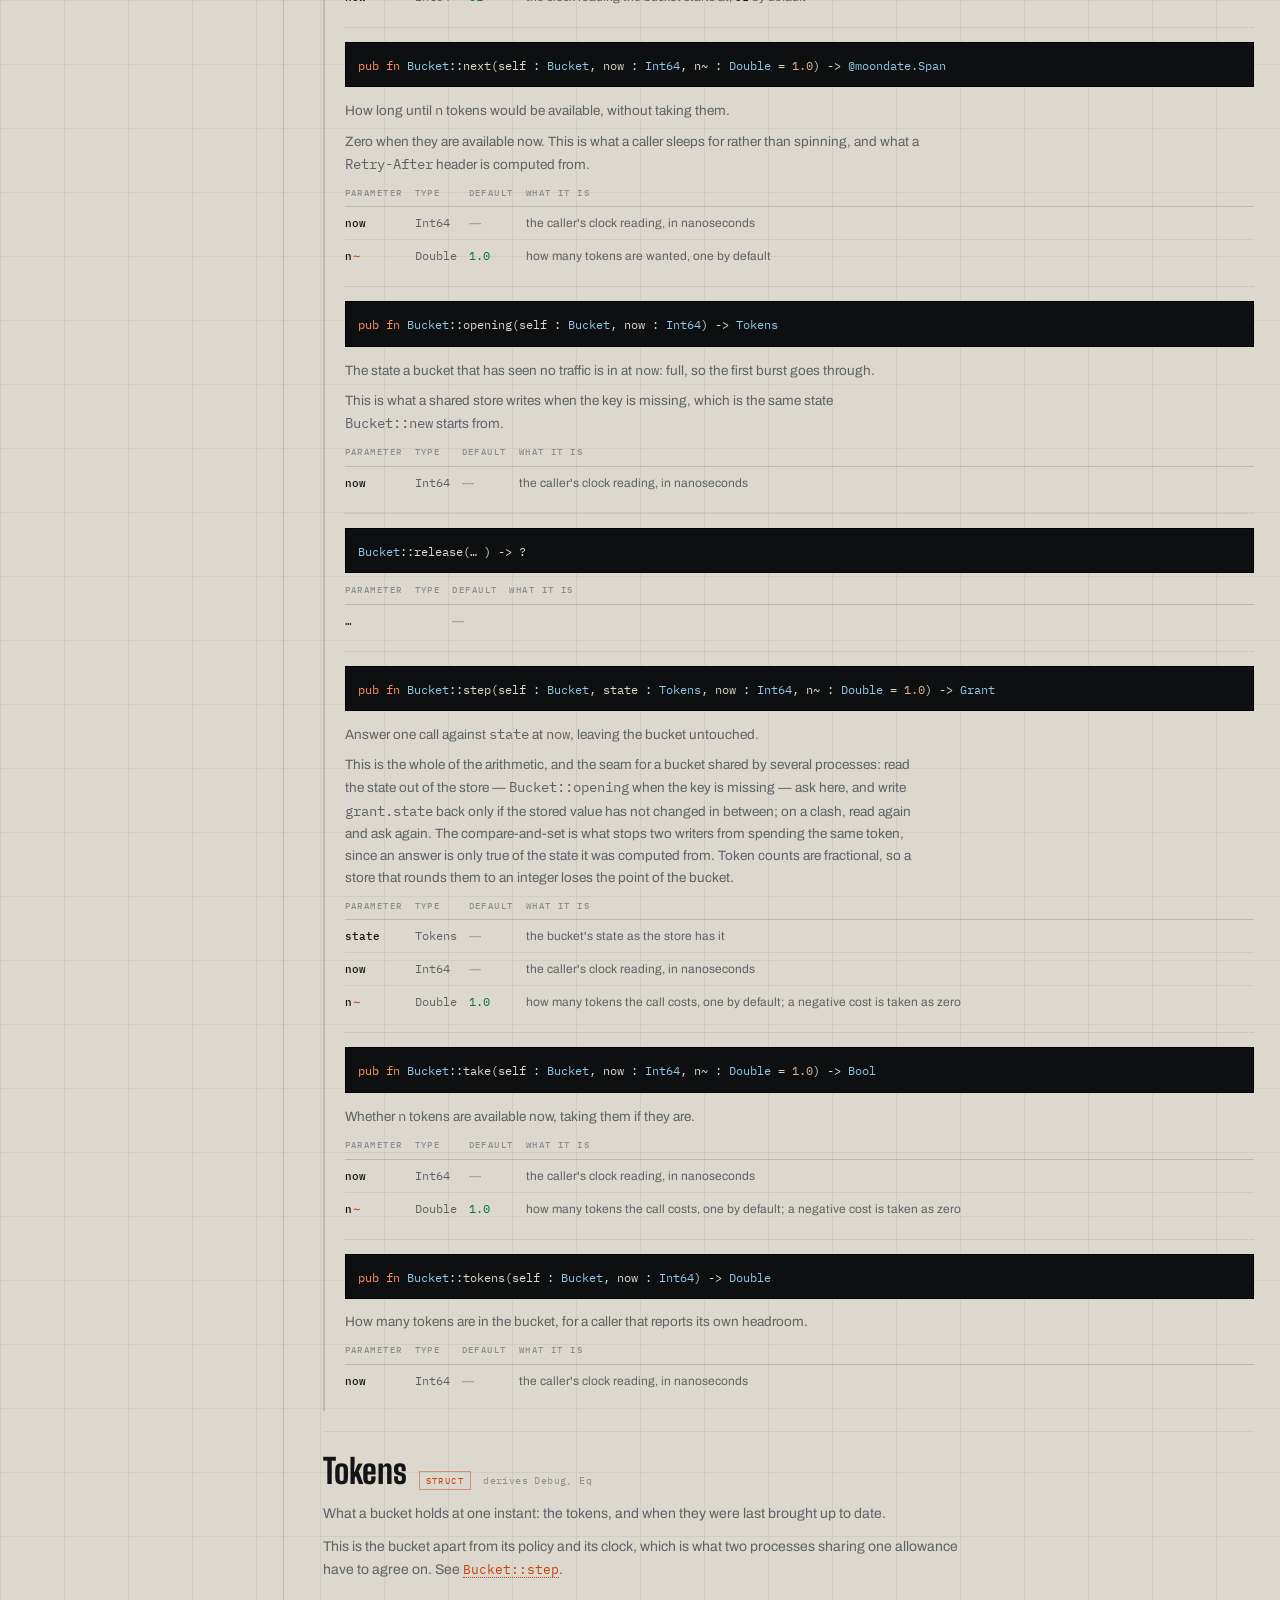
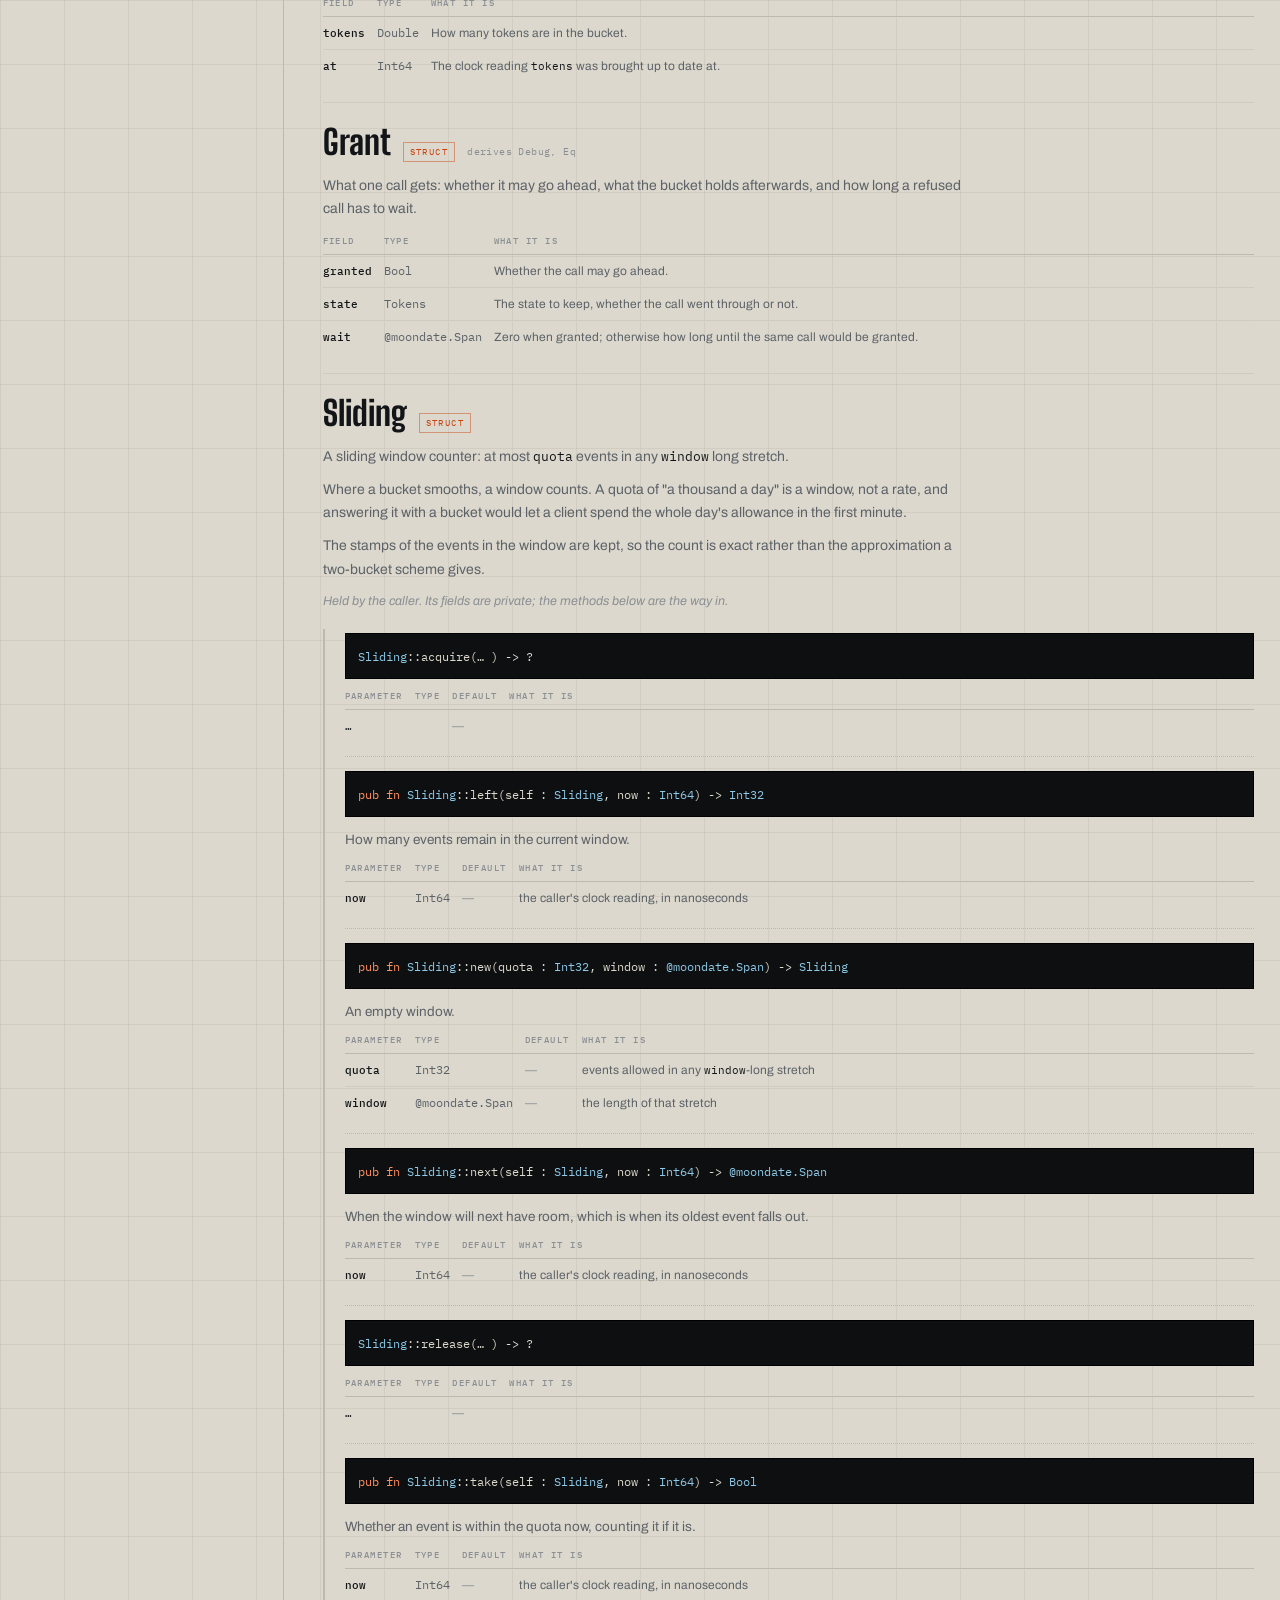
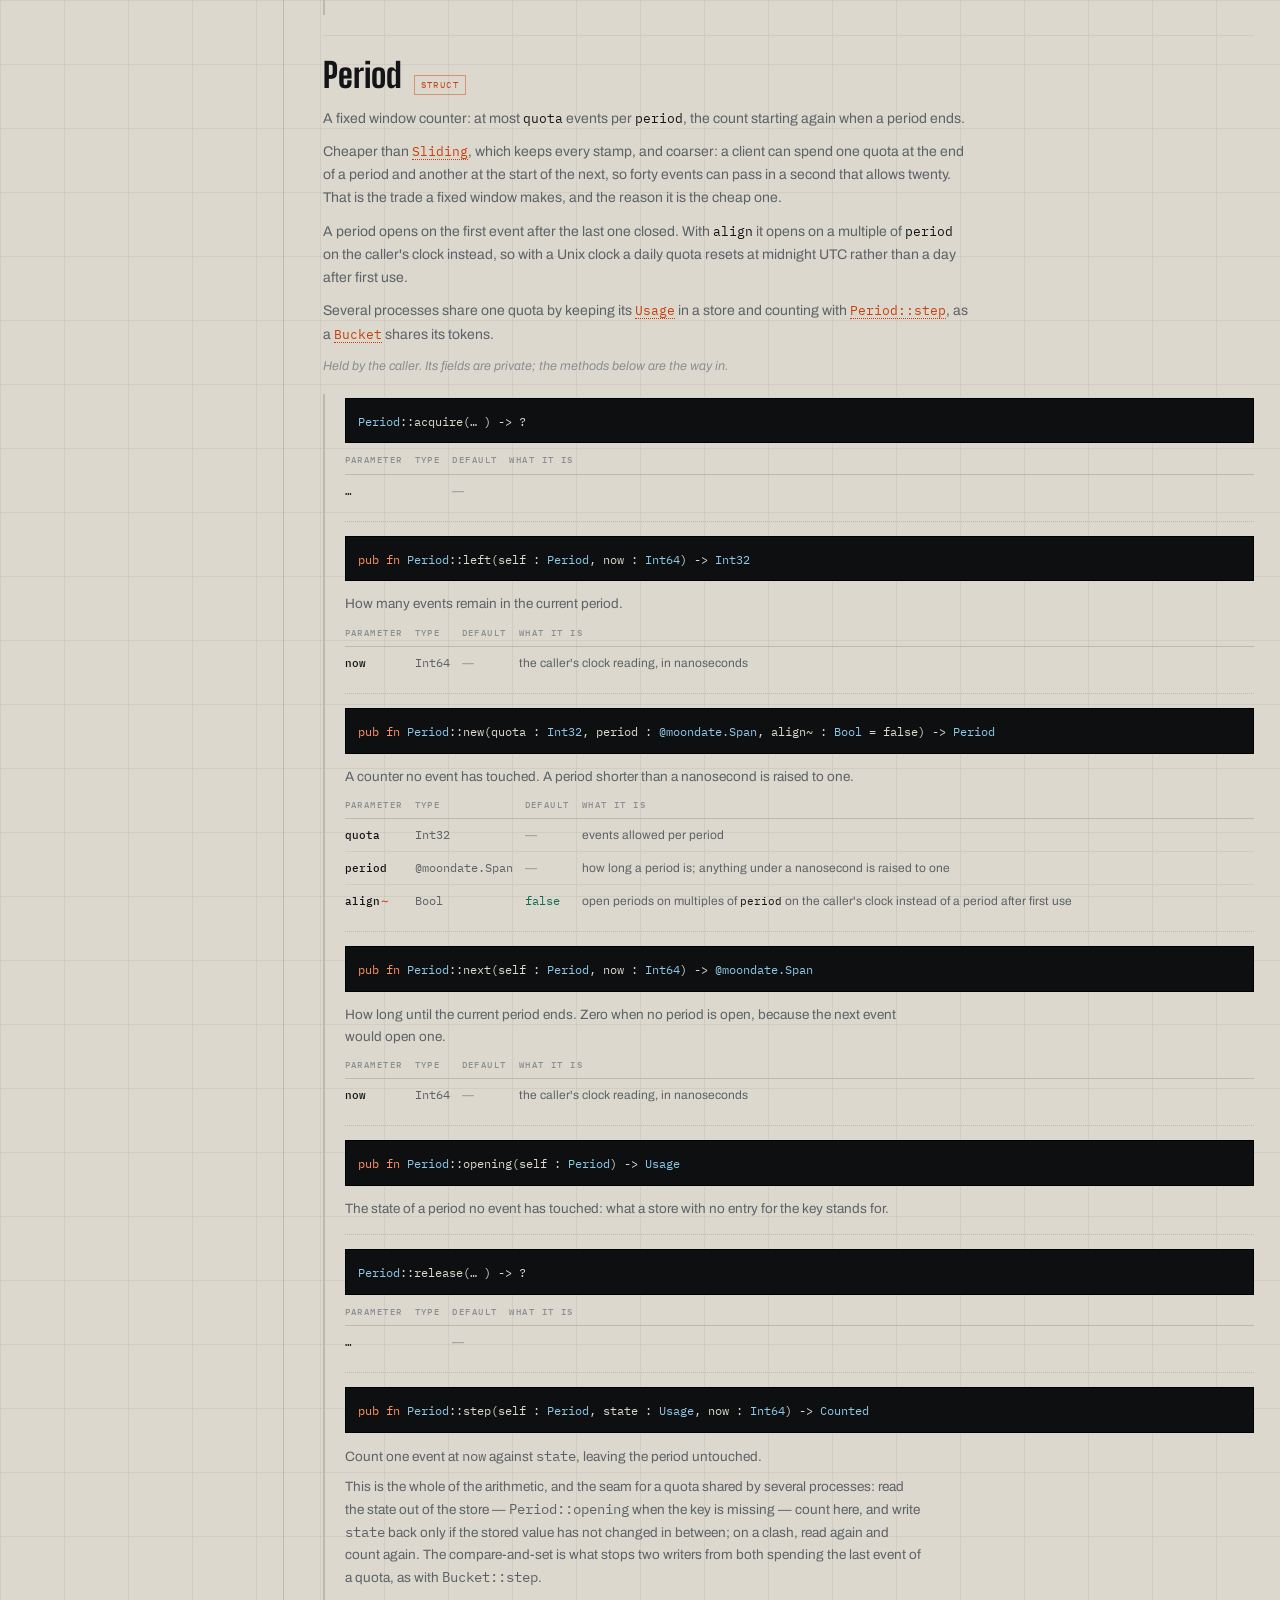
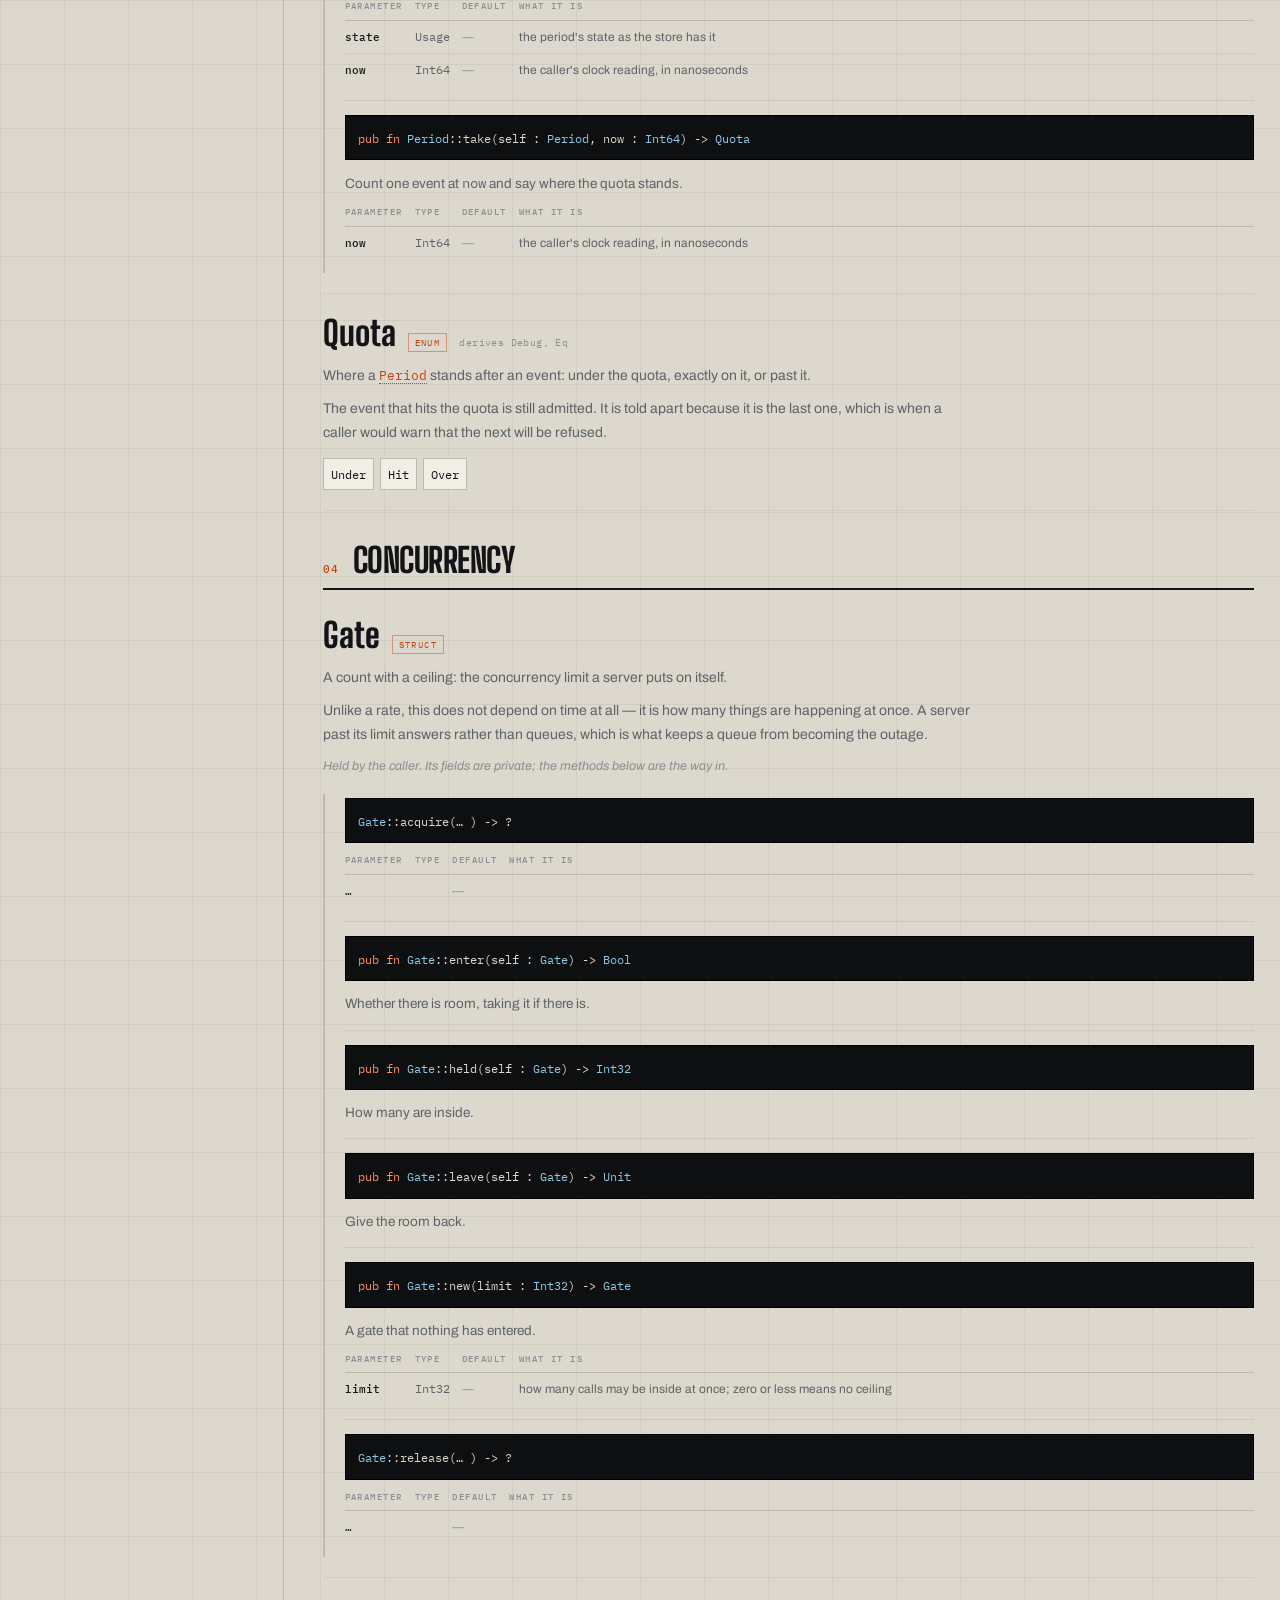
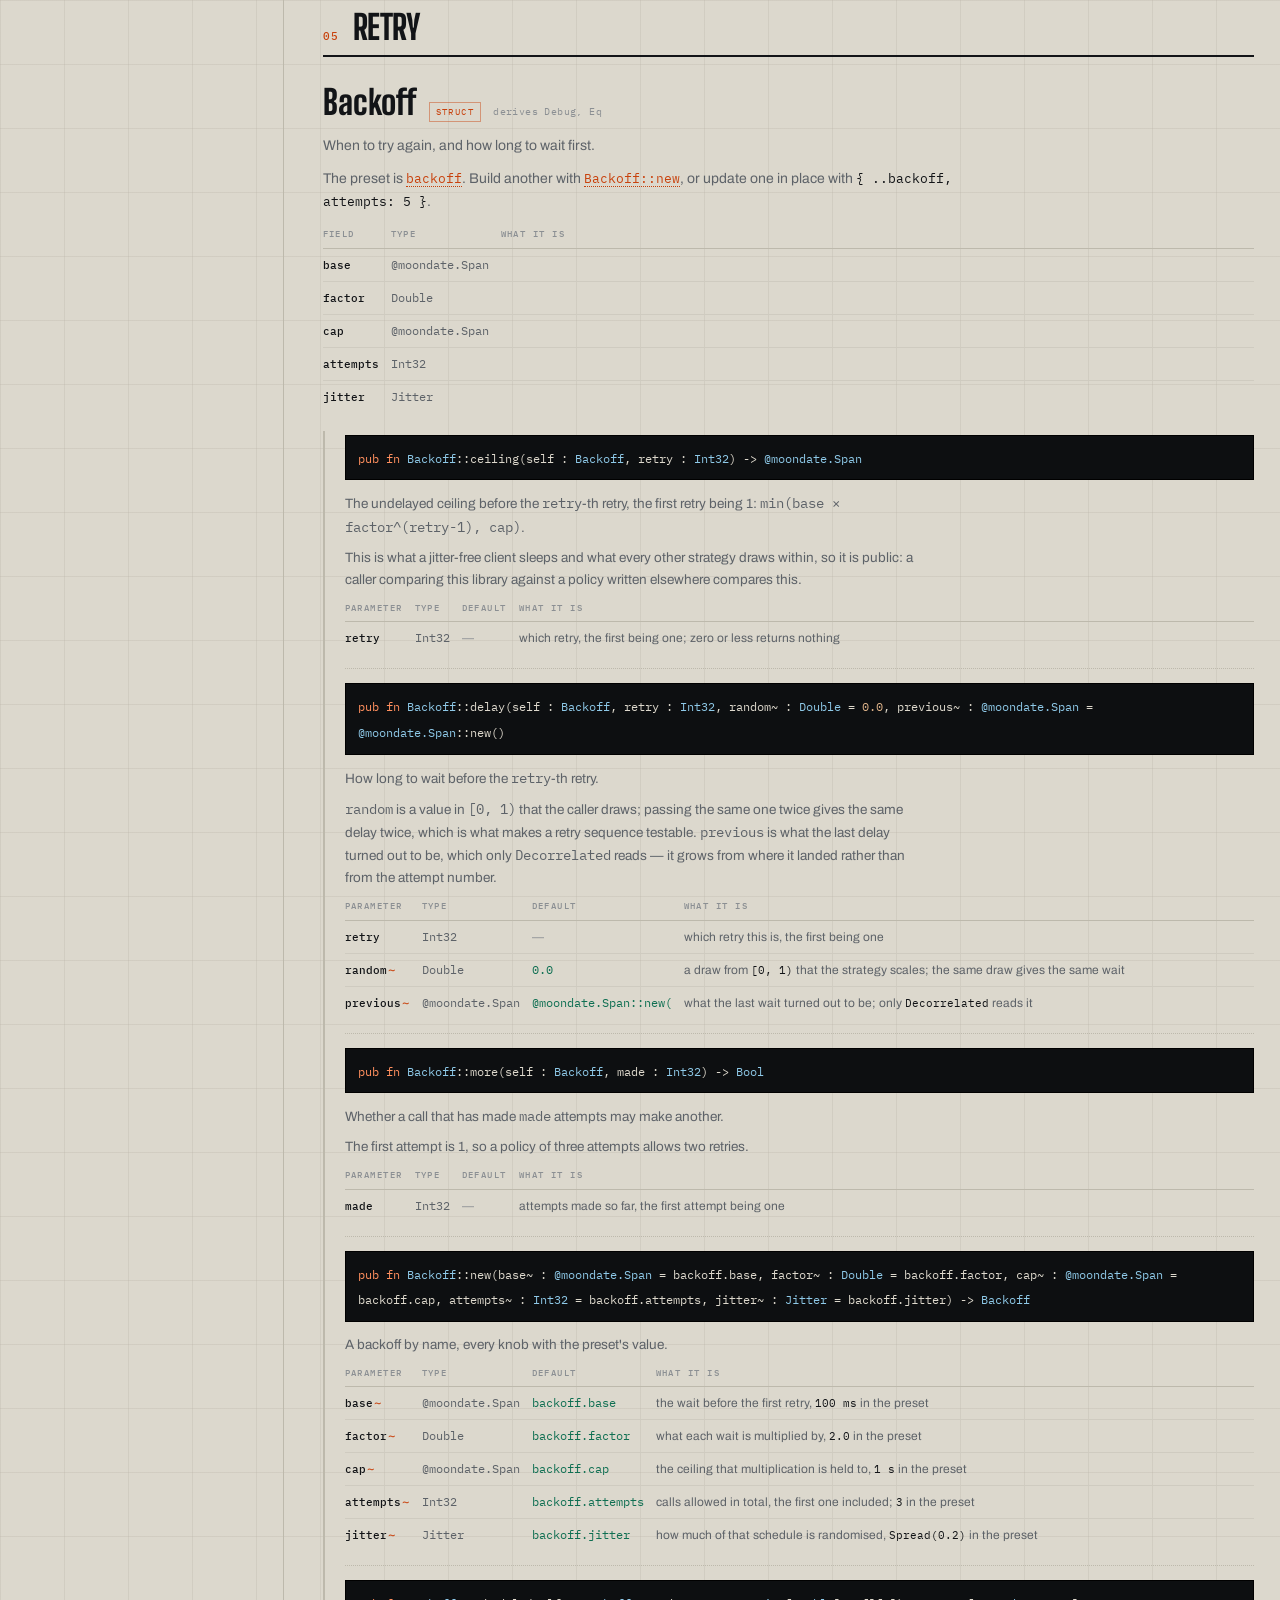
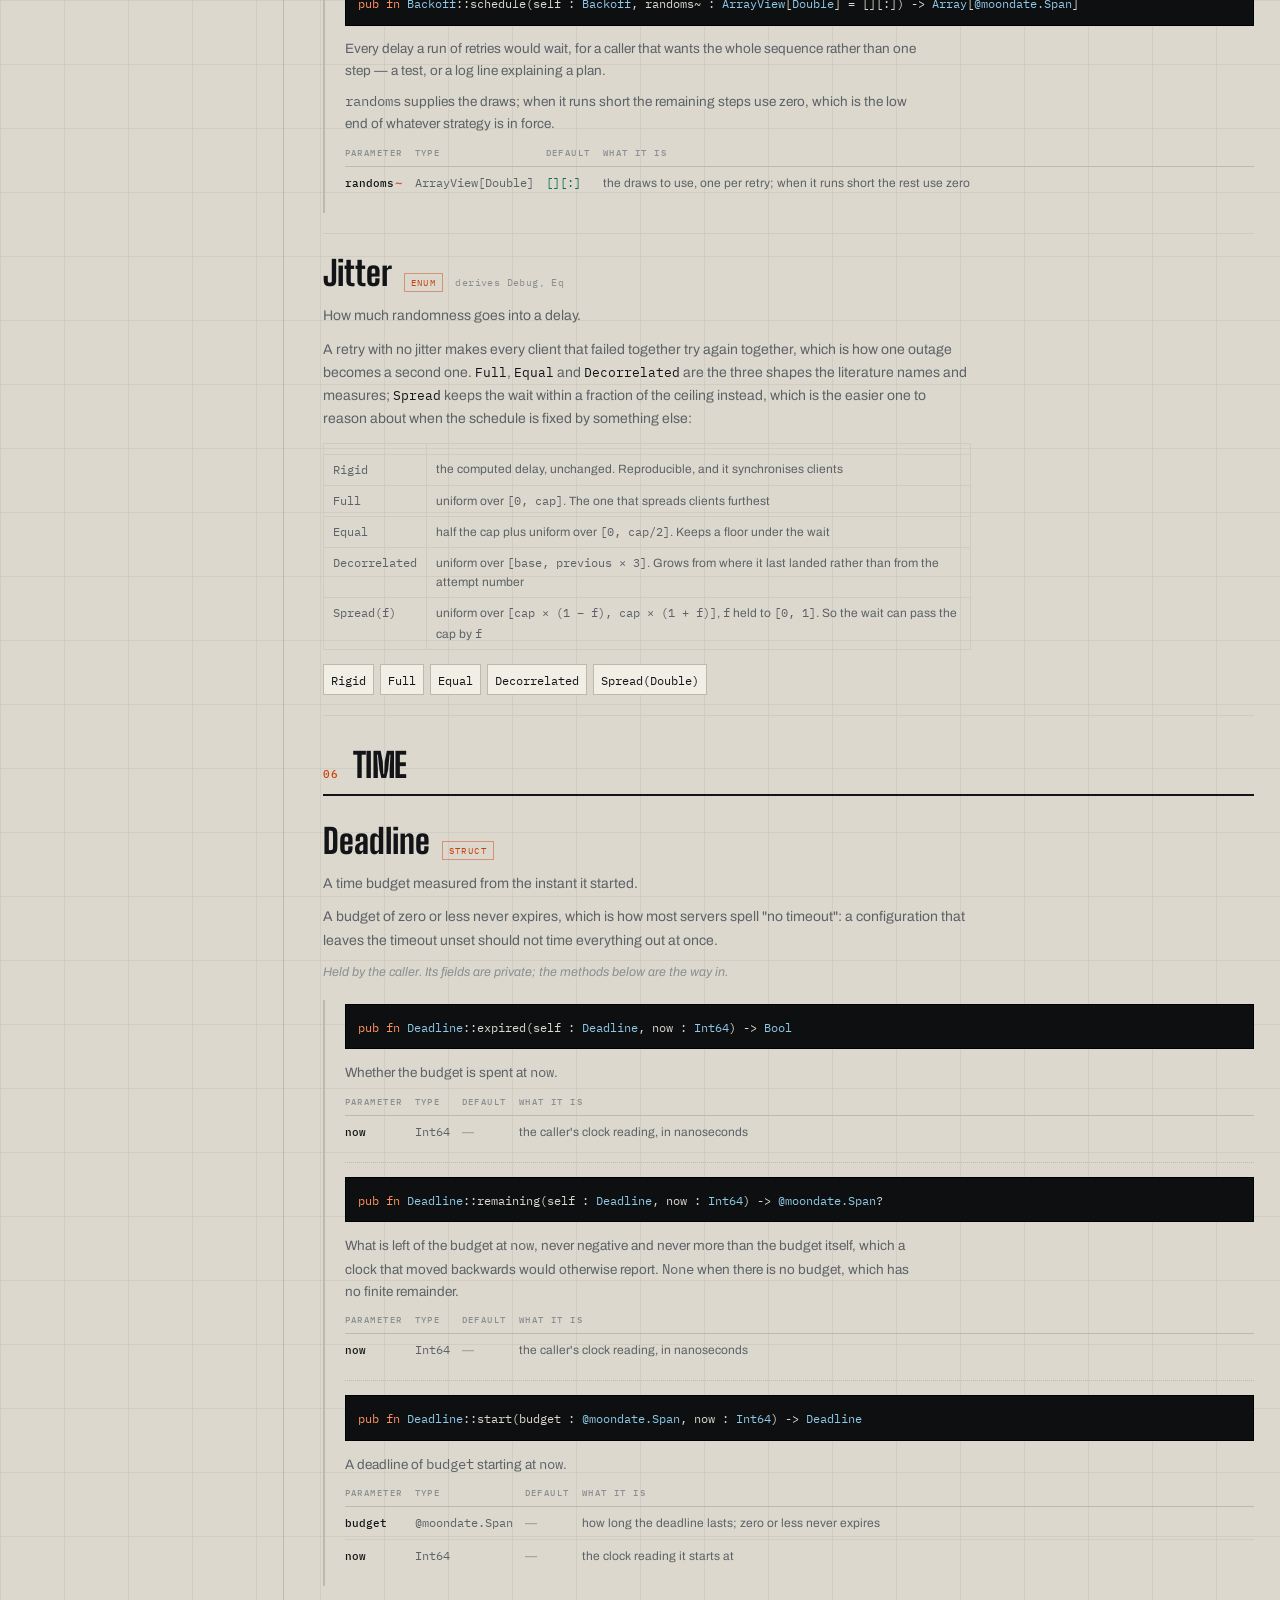
==== commit 2f3d32cb: "docs(moonward): the shared period, MinRtt, limiters together and Breaker::call. Signed-off-by: Leo C" ====
--- a/docs/api.html
+++ b/docs/api.html
@@ -70,7 +70,7 @@
 <li><a href="#g05"><i>05</i>Retry</a><ul class="idx__types"><li><a href="#Backoff">Backoff</a></li><li><a href="#Jitter">Jitter</a></li></ul></li>
 <li><a href="#g06"><i>06</i>Time</a><ul class="idx__types"><li><a href="#Deadline">Deadline</a></li></ul></li>
 <li><a href="#g07"><i>07</i>Windows</a><ul class="idx__types"><li><a href="#Window">Window</a></li><li><a href="#Outcome">Outcome</a></li><li><a href="#Tally">Tally</a></li><li><a href="#Total">Total</a></li></ul></li>
-<li><a href="#gvalues"><i>08</i>Presets</a><ul class="idx__types"><li><a href="#aimd">aimd</a></li><li><a href="#backoff">backoff</a></li><li><a href="#gradient">gradient</a></li><li><a href="#shed">shed</a></li><li><a href="#sre">sre</a></li><li><a href="#vegas">vegas</a></li></ul></li>
+<li><a href="#gvalues"><i>08</i>Presets</a><ul class="idx__types"><li><a href="#aimd">aimd</a></li><li><a href="#backoff">backoff</a></li><li><a href="#gradient">gradient</a></li><li><a href="#min_rtt">min_rtt</a></li><li><a href="#partitions">partitions</a></li><li><a href="#shed">shed</a></li><li><a href="#sre">sre</a></li><li><a href="#vegas">vegas</a></li></ul></li>
       </ul>
     </div>
   </aside>
@@ -118,6 +118,13 @@
   <table class="params"><thead><tr><th>parameter</th><th>type</th><th>default</th><th>what it is</th></tr></thead><tbody><tr><td class="pname"><code>now</code></td><td class="ptype"><code>Int64</code></td><td class="pdef">—</td><td class="pdoc">the caller's clock reading, in nanoseconds</td></tr><tr><td class="pname"><code>roll</code></td><td class="ptype"><code>Double</code></td><td class="pdef">—</td><td class="pdoc">a draw from <code>[0, 1)</code></td></tr></tbody></table>
 </article>
 
+<article class="fn" id="Breaker-call" data-name="breaker::call">
+  <div class="fn__sig"><code><span class="kw">pub</span> <span class="kw">fn</span>[<span class="ty">T</span>] <span class="ty">Breaker</span>::call(self : <span class="ty">Breaker</span>,&#8203; now : () -&gt; <span class="ty">Int64</span>,&#8203; roll : <span class="ty">Double</span>,&#8203; f : () -&gt; <span class="ty">T</span> raise,&#8203; acceptable? : (<span class="ty">Error</span>) -&gt; <span class="ty">Bool</span>,&#8203; fallback? : (<span class="ty">Error</span>) -&gt; <span class="ty">T</span> raise) -&gt; <span class="ty">T</span> raise</code></div>
+  <div class="fn__doc"><p><code>f</code> through the breaker, which is go-zero's <code>Do</code> and its siblings in one call.</p>
+<p>A refusal raises <a class="ref" href="#Unavailable"><code>Unavailable</code></a>, or answers with <code>fallback</code> when one is given. An error from <code>f</code> is raised as it came, and counts against the breaker unless <code>acceptable</code> says it is the caller's business rather than the service's: a not found, a validation error.</p></div>
+  <table class="params"><thead><tr><th>parameter</th><th>type</th><th>default</th><th>what it is</th></tr></thead><tbody><tr><td class="pname"><code>now</code></td><td class="ptype"><code>() -&gt; Int64</code></td><td class="pdef">—</td><td class="pdoc">the caller's clock, in nanoseconds; read before the call and again after it</td></tr><tr><td class="pname"><code>roll</code></td><td class="ptype"><code>Double</code></td><td class="pdef">—</td><td class="pdoc">a draw from <code>[0, 1)</code></td></tr><tr><td class="pname"><code>f</code></td><td class="ptype"><code>() -&gt; T raise</code></td><td class="pdef">—</td><td class="pdoc">the call</td></tr><tr><td class="pname"><code>acceptable?</code></td><td class="ptype"><code>(Error) -&gt; Bool</code></td><td class="pdef">—</td><td class="pdoc"></td></tr><tr><td class="pname"><code>fallback?</code></td><td class="ptype"><code>(Error) -&gt; T raise</code></td><td class="pdef">—</td><td class="pdoc"></td></tr><tr><td class="pname"><code>acceptable</code></td><td class="ptype">—</td><td class="pdef">—</td><td class="pdoc">which errors count as a success; none unless given</td></tr><tr><td class="pname"><code>fallback</code></td><td class="ptype">—</td><td class="pdef">—</td><td class="pdoc">the answer when the breaker refuses; <a class="ref" href="#Unavailable"><code>Unavailable</code></a> is raised unless given</td></tr></tbody></table>
+</article>
+
 <article class="fn" id="Breaker-new" data-name="breaker::new">
   <div class="fn__sig"><code><span class="kw">pub</span> <span class="kw">fn</span> <span class="ty">Breaker</span>::new(sre~ : <span class="ty">Sre</span> = sre,&#8203; now~ : <span class="ty">Int64</span> = 0L) -&gt; <span class="ty">Breaker</span></code></div>
   <div class="fn__doc"><p>A breaker with an empty window opening at <code>now</code>.</p></div>
@@ -244,6 +251,12 @@
 <p class="api__note">Held by the caller. Its fields are private; the methods below are the way in.</p>
 <div class="fns">
 
+<article class="fn" id="Bucket-acquire" data-name="bucket::acquire">
+  <div class="fn__sig"><code><span class="ty">Bucket</span>::acquire(… ) -&gt; ?</code></div>
+  
+  <table class="params"><thead><tr><th>parameter</th><th>type</th><th>default</th><th>what it is</th></tr></thead><tbody><tr><td class="pname"><code>…</code></td><td class="ptype"><code></code></td><td class="pdef">—</td><td class="pdoc"></td></tr></tbody></table>
+</article>
+
 <article class="fn" id="Bucket-new" data-name="bucket::new">
   <div class="fn__sig"><code><span class="kw">pub</span> <span class="kw">fn</span> <span class="ty">Bucket</span>::new(rate : <span class="ty">Double</span>,&#8203; burst~ : <span class="ty">Double</span> = <span class="nu">0.0</span>,&#8203; now~ : <span class="ty">Int64</span> = 0L) -&gt; <span class="ty">Bucket</span></code></div>
   <div class="fn__doc"><p>A bucket that starts full, which is what lets the first burst through.</p>
@@ -265,6 +278,12 @@
   <table class="params"><thead><tr><th>parameter</th><th>type</th><th>default</th><th>what it is</th></tr></thead><tbody><tr><td class="pname"><code>now</code></td><td class="ptype"><code>Int64</code></td><td class="pdef">—</td><td class="pdoc">the caller's clock reading, in nanoseconds</td></tr></tbody></table>
 </article>
 
+<article class="fn" id="Bucket-release" data-name="bucket::release">
+  <div class="fn__sig"><code><span class="ty">Bucket</span>::release(… ) -&gt; ?</code></div>
+  
+  <table class="params"><thead><tr><th>parameter</th><th>type</th><th>default</th><th>what it is</th></tr></thead><tbody><tr><td class="pname"><code>…</code></td><td class="ptype"><code></code></td><td class="pdef">—</td><td class="pdoc"></td></tr></tbody></table>
+</article>
+
 <article class="fn" id="Bucket-step" data-name="bucket::step">
   <div class="fn__sig"><code><span class="kw">pub</span> <span class="kw">fn</span> <span class="ty">Bucket</span>::step(self : <span class="ty">Bucket</span>,&#8203; state : <span class="ty">Tokens</span>,&#8203; now : <span class="ty">Int64</span>,&#8203; n~ : <span class="ty">Double</span> = <span class="nu">1.0</span>) -&gt; <span class="ty">Grant</span></code></div>
   <div class="fn__doc"><p>Answer one call against <code>state</code> at <code>now</code>, leaving the bucket untouched.</p>
@@ -316,6 +335,12 @@
 <p class="api__note">Held by the caller. Its fields are private; the methods below are the way in.</p>
 <div class="fns">
 
+<article class="fn" id="Sliding-acquire" data-name="sliding::acquire">
+  <div class="fn__sig"><code><span class="ty">Sliding</span>::acquire(… ) -&gt; ?</code></div>
+  
+  <table class="params"><thead><tr><th>parameter</th><th>type</th><th>default</th><th>what it is</th></tr></thead><tbody><tr><td class="pname"><code>…</code></td><td class="ptype"><code></code></td><td class="pdef">—</td><td class="pdoc"></td></tr></tbody></table>
+</article>
+
 <article class="fn" id="Sliding-left" data-name="sliding::left">
   <div class="fn__sig"><code><span class="kw">pub</span> <span class="kw">fn</span> <span class="ty">Sliding</span>::left(self : <span class="ty">Sliding</span>,&#8203; now : <span class="ty">Int64</span>) -&gt; <span class="ty">Int32</span></code></div>
   <div class="fn__doc"><p>How many events remain in the current window.</p></div>
@@ -334,6 +359,12 @@
   <table class="params"><thead><tr><th>parameter</th><th>type</th><th>default</th><th>what it is</th></tr></thead><tbody><tr><td class="pname"><code>now</code></td><td class="ptype"><code>Int64</code></td><td class="pdef">—</td><td class="pdoc">the caller's clock reading, in nanoseconds</td></tr></tbody></table>
 </article>
 
+<article class="fn" id="Sliding-release" data-name="sliding::release">
+  <div class="fn__sig"><code><span class="ty">Sliding</span>::release(… ) -&gt; ?</code></div>
+  
+  <table class="params"><thead><tr><th>parameter</th><th>type</th><th>default</th><th>what it is</th></tr></thead><tbody><tr><td class="pname"><code>…</code></td><td class="ptype"><code></code></td><td class="pdef">—</td><td class="pdoc"></td></tr></tbody></table>
+</article>
+
 <article class="fn" id="Sliding-take" data-name="sliding::take">
   <div class="fn__sig"><code><span class="kw">pub</span> <span class="kw">fn</span> <span class="ty">Sliding</span>::take(self : <span class="ty">Sliding</span>,&#8203; now : <span class="ty">Int64</span>) -&gt; <span class="ty">Bool</span></code></div>
   <div class="fn__doc"><p>Whether an event is within the quota now, counting it if it is.</p></div>
@@ -349,9 +380,16 @@
 </header>
 <div class="api__doc"><p>A fixed window counter: at most <code>quota</code> events per <code>period</code>, the count starting again when a period ends.</p>
 <p>Cheaper than <a class="ref" href="#Sliding"><code>Sliding</code></a>, which keeps every stamp, and coarser: a client can spend one quota at the end of a period and another at the start of the next, so forty events can pass in a second that allows twenty. That is the trade a fixed window makes, and the reason it is the cheap one.</p>
-<p>A period opens on the first event after the last one closed. With <code>align</code> it opens on a multiple of <code>period</code> on the caller's clock instead, so with a Unix clock a daily quota resets at midnight UTC rather than a day after first use.</p></div>
-<p class="api__note">Held by the caller. Its fields are private; the methods below are the way in.</p>
-<div class="fns">
+<p>A period opens on the first event after the last one closed. With <code>align</code> it opens on a multiple of <code>period</code> on the caller's clock instead, so with a Unix clock a daily quota resets at midnight UTC rather than a day after first use.</p>
+<p>Several processes share one quota by keeping its <a class="ref" href="#Usage"><code>Usage</code></a> in a store and counting with <a class="ref" href="#Period::step"><code>Period::step</code></a>, as a <a class="ref" href="#Bucket"><code>Bucket</code></a> shares its tokens.</p></div>
+<p class="api__note">Held by the caller. Its fields are private; the methods below are the way in.</p>
+<div class="fns">
+
+<article class="fn" id="Period-acquire" data-name="period::acquire">
+  <div class="fn__sig"><code><span class="ty">Period</span>::acquire(… ) -&gt; ?</code></div>
+  
+  <table class="params"><thead><tr><th>parameter</th><th>type</th><th>default</th><th>what it is</th></tr></thead><tbody><tr><td class="pname"><code>…</code></td><td class="ptype"><code></code></td><td class="pdef">—</td><td class="pdoc"></td></tr></tbody></table>
+</article>
 
 <article class="fn" id="Period-left" data-name="period::left">
   <div class="fn__sig"><code><span class="kw">pub</span> <span class="kw">fn</span> <span class="ty">Period</span>::left(self : <span class="ty">Period</span>,&#8203; now : <span class="ty">Int64</span>) -&gt; <span class="ty">Int32</span></code></div>
@@ -371,6 +409,25 @@
   <table class="params"><thead><tr><th>parameter</th><th>type</th><th>default</th><th>what it is</th></tr></thead><tbody><tr><td class="pname"><code>now</code></td><td class="ptype"><code>Int64</code></td><td class="pdef">—</td><td class="pdoc">the caller's clock reading, in nanoseconds</td></tr></tbody></table>
 </article>
 
+<article class="fn" id="Period-opening" data-name="period::opening">
+  <div class="fn__sig"><code><span class="kw">pub</span> <span class="kw">fn</span> <span class="ty">Period</span>::opening(self : <span class="ty">Period</span>) -&gt; <span class="ty">Usage</span></code></div>
+  <div class="fn__doc"><p>The state of a period no event has touched: what a store with no entry for the key stands for.</p></div>
+  
+</article>
+
+<article class="fn" id="Period-release" data-name="period::release">
+  <div class="fn__sig"><code><span class="ty">Period</span>::release(… ) -&gt; ?</code></div>
+  
+  <table class="params"><thead><tr><th>parameter</th><th>type</th><th>default</th><th>what it is</th></tr></thead><tbody><tr><td class="pname"><code>…</code></td><td class="ptype"><code></code></td><td class="pdef">—</td><td class="pdoc"></td></tr></tbody></table>
+</article>
+
+<article class="fn" id="Period-step" data-name="period::step">
+  <div class="fn__sig"><code><span class="kw">pub</span> <span class="kw">fn</span> <span class="ty">Period</span>::step(self : <span class="ty">Period</span>,&#8203; state : <span class="ty">Usage</span>,&#8203; now : <span class="ty">Int64</span>) -&gt; <span class="ty">Counted</span></code></div>
+  <div class="fn__doc"><p>Count one event at <code>now</code> against <code>state</code>, leaving the period untouched.</p>
+<p>This is the whole of the arithmetic, and the seam for a quota shared by several processes: read the state out of the store — <a class="ref" href="#Period::opening"><code>Period::opening</code></a> when the key is missing — count here, and write <code>state</code> back only if the stored value has not changed in between; on a clash, read again and count again. The compare-and-set is what stops two writers from both spending the last event of a quota, as with <a class="ref" href="#Bucket::step"><code>Bucket::step</code></a>.</p></div>
+  <table class="params"><thead><tr><th>parameter</th><th>type</th><th>default</th><th>what it is</th></tr></thead><tbody><tr><td class="pname"><code>state</code></td><td class="ptype"><code>Usage</code></td><td class="pdef">—</td><td class="pdoc">the period's state as the store has it</td></tr><tr><td class="pname"><code>now</code></td><td class="ptype"><code>Int64</code></td><td class="pdef">—</td><td class="pdoc">the caller's clock reading, in nanoseconds</td></tr></tbody></table>
+</article>
+
 <article class="fn" id="Period-take" data-name="period::take">
   <div class="fn__sig"><code><span class="kw">pub</span> <span class="kw">fn</span> <span class="ty">Period</span>::take(self : <span class="ty">Period</span>,&#8203; now : <span class="ty">Int64</span>) -&gt; <span class="ty">Quota</span></code></div>
   <div class="fn__doc"><p>Count one event at <code>now</code> and say where the quota stands.</p></div>
@@ -400,6 +457,12 @@
 <p>Unlike a rate, this does not depend on time at all — it is how many things are happening at once. A server past its limit answers rather than queues, which is what keeps a queue from becoming the outage.</p></div>
 <p class="api__note">Held by the caller. Its fields are private; the methods below are the way in.</p>
 <div class="fns">
+
+<article class="fn" id="Gate-acquire" data-name="gate::acquire">
+  <div class="fn__sig"><code><span class="ty">Gate</span>::acquire(… ) -&gt; ?</code></div>
+  
+  <table class="params"><thead><tr><th>parameter</th><th>type</th><th>default</th><th>what it is</th></tr></thead><tbody><tr><td class="pname"><code>…</code></td><td class="ptype"><code></code></td><td class="pdef">—</td><td class="pdoc"></td></tr></tbody></table>
+</article>
 
 <article class="fn" id="Gate-enter" data-name="gate::enter">
   <div class="fn__sig"><code><span class="kw">pub</span> <span class="kw">fn</span> <span class="ty">Gate</span>::enter(self : <span class="ty">Gate</span>) -&gt; <span class="ty">Bool</span></code></div>
@@ -423,6 +486,12 @@
   <div class="fn__sig"><code><span class="kw">pub</span> <span class="kw">fn</span> <span class="ty">Gate</span>::new(limit : <span class="ty">Int32</span>) -&gt; <span class="ty">Gate</span></code></div>
   <div class="fn__doc"><p>A gate that nothing has entered.</p></div>
   <table class="params"><thead><tr><th>parameter</th><th>type</th><th>default</th><th>what it is</th></tr></thead><tbody><tr><td class="pname"><code>limit</code></td><td class="ptype"><code>Int32</code></td><td class="pdef">—</td><td class="pdoc">how many calls may be inside at once; zero or less means no ceiling</td></tr></tbody></table>
+</article>
+
+<article class="fn" id="Gate-release" data-name="gate::release">
+  <div class="fn__sig"><code><span class="ty">Gate</span>::release(… ) -&gt; ?</code></div>
+  
+  <table class="params"><thead><tr><th>parameter</th><th>type</th><th>default</th><th>what it is</th></tr></thead><tbody><tr><td class="pname"><code>…</code></td><td class="ptype"><code></code></td><td class="pdef">—</td><td class="pdoc"></td></tr></tbody></table>
 </article>
 </div>
 </article>
@@ -662,6 +731,44 @@
 </article>
 </div>
 </article>
+<article class="api" id="Chained" data-name="chained">
+<header class="api__head">
+  <h3 class="api__name">Chained</h3>
+  <span class="chip chip--kind">struct</span>
+  
+</header>
+<div class="api__doc"><p>Several limiters a call has to get past, in order: a per-second rate and a daily quota, a quota and a concurrency gate. Any refusal refuses the call, and the permits already taken from the limiters before it are given back, so a call that does not run spends nothing.</p></div>
+<p class="api__note">Held by the caller. Its fields are private; the methods below are the way in.</p>
+<div class="fns">
+
+<article class="fn" id="Chained-acquire" data-name="chained::acquire">
+  <div class="fn__sig"><code><span class="ty">Chained</span>::acquire(… ) -&gt; ?</code></div>
+  
+  <table class="params"><thead><tr><th>parameter</th><th>type</th><th>default</th><th>what it is</th></tr></thead><tbody><tr><td class="pname"><code>…</code></td><td class="ptype"><code></code></td><td class="pdef">—</td><td class="pdoc"></td></tr></tbody></table>
+</article>
+
+<article class="fn" id="Chained-new" data-name="chained::new">
+  <div class="fn__sig"><code><span class="kw">pub</span> <span class="kw">fn</span> <span class="ty">Chained</span>::new(links : <span class="ty">Array</span>[&amp;<span class="ty">Permit</span>]) -&gt; <span class="ty">Chained</span></code></div>
+  <div class="fn__doc"><p>The limiters in the order a call meets them. With none, every call passes.</p></div>
+  <table class="params"><thead><tr><th>parameter</th><th>type</th><th>default</th><th>what it is</th></tr></thead><tbody><tr><td class="pname"><code>links</code></td><td class="ptype"><code>Array[&amp;Permit]</code></td><td class="pdef">—</td><td class="pdoc"></td></tr></tbody></table>
+</article>
+
+<article class="fn" id="Chained-release" data-name="chained::release">
+  <div class="fn__sig"><code><span class="ty">Chained</span>::release(… ) -&gt; ?</code></div>
+  
+  <table class="params"><thead><tr><th>parameter</th><th>type</th><th>default</th><th>what it is</th></tr></thead><tbody><tr><td class="pname"><code>…</code></td><td class="ptype"><code></code></td><td class="pdef">—</td><td class="pdoc"></td></tr></tbody></table>
+</article>
+</div>
+</article>
+<article class="api" id="Counted" data-name="counted">
+<header class="api__head">
+  <h3 class="api__name">Counted</h3>
+  <span class="chip chip--kind">struct</span>
+  <span class="api__derived">derives Debug, Eq</span>
+</header>
+<div class="api__doc"><p>What one event gets from a <a class="ref" href="#Period"><code>Period</code></a>: where the quota stands after it, and the state to keep.</p></div>
+<table class="params"><thead><tr><th>field</th><th>type</th><th>what it is</th></tr></thead><tbody><tr><td class="pname"><code>quota</code></td><td class="ptype"><code>Quota</code></td><td class="pdoc">Under, on or past the quota once this event is counted.</td></tr><tr><td class="pname"><code>state</code></td><td class="ptype"><code>Usage</code></td><td class="pdoc">The state to keep, whatever the quota says.</td></tr></tbody></table>
+</article>
 <article class="api" id="Gradient" data-name="gradient">
 <header class="api__head">
   <h3 class="api__name">Gradient</h3>
@@ -747,9 +854,77 @@
 <article class="fn" id="Limiter-new" data-name="limiter::new">
   <div class="fn__sig"><code><span class="kw">pub</span> <span class="kw">fn</span> <span class="ty">Limiter</span>::new(rule~ : <span class="ty">Rule</span> = <span class="ty">Vegas</span>(vegas)</code></div>
   <div class="fn__doc"><p>A limiter on one of the rules that ship.</p></div>
-  <table class="params"><thead><tr><th>parameter</th><th>type</th><th>default</th><th>what it is</th></tr></thead><tbody><tr><td class="pname"><code>rule</code><i class="lab">~</i></td><td class="ptype"><code>Rule</code></td><td class="pdef"><code class="dflt">Vegas(vegas</code></td><td class="pdoc">how the limit moves; <code>Vegas(vegas)</code> by default, as in Netflix concurrency-limits</td></tr><tr><td class="pname"><code>roll</code></td><td class="ptype">—</td><td class="pdef">—</td><td class="pdoc">a draw from 0 to 1, used only by Vegas to spread its no-queue measurements so a fleet does not take them in step; a constant <code>0.5</code> by default</td></tr></tbody></table>
-</article>
-</div>
+  <table class="params"><thead><tr><th>parameter</th><th>type</th><th>default</th><th>what it is</th></tr></thead><tbody><tr><td class="pname"><code>rule</code><i class="lab">~</i></td><td class="ptype"><code>Rule</code></td><td class="pdef"><code class="dflt">Vegas(vegas</code></td><td class="pdoc">how the limit moves; <code>Vegas(vegas)</code> by default, as in Netflix concurrency-limits</td></tr><tr><td class="pname"><code>roll</code></td><td class="ptype">—</td><td class="pdef">—</td><td class="pdoc">a draw from 0 to 1, used by Vegas and MinRtt to spread their measurements of the fastest call so a fleet does not take them in step; a constant <code>0.5</code> by default</td></tr></tbody></table>
+</article>
+</div>
+</article>
+<article class="api" id="MinRtt" data-name="minrtt">
+<header class="api__head">
+  <h3 class="api__name">MinRtt</h3>
+  <span class="chip chip--kind">struct</span>
+  <span class="api__derived">derives Debug, Eq</span>
+</header>
+<div class="api__doc"><p>The first gradient rule: the gradient between the fastest response time seen and the latest one. Calls slower than the fastest by more than <code>tolerance</code> shrink the limit in proportion; a drop cuts it by <code>backoff</code>. Every <code>probe</code> calls or so, the limit falls to the queue size and the fastest time is measured afresh, so that a baseline taken when the service was idle does not hold forever.</p>
+<p><a class="ref" href="#Gradient"><code>Gradient</code></a> replaced it as the default: a minimum never forgets a lucky call, and the probes cost a dip in throughput. It is here for the services tuned to it. The preset is <a class="ref" href="#min_rtt"><code>min_rtt</code></a>; build another with <a class="ref" href="#MinRtt::new"><code>MinRtt::new</code></a>, or update one in place with <code>{ ..min_rtt, probe: 0 }</code>.</p></div>
+<table class="params"><thead><tr><th>field</th><th>type</th><th>what it is</th></tr></thead><tbody><tr><td class="pname"><code>initial</code></td><td class="ptype"><code>Int32</code></td><td class="pdoc">The limit before any call has finished.</td></tr><tr><td class="pname"><code>min</code></td><td class="ptype"><code>Int32</code></td><td class="pdoc">The limit never goes under this.</td></tr><tr><td class="pname"><code>max</code></td><td class="ptype"><code>Int32</code></td><td class="pdoc">The limit never goes over this.</td></tr><tr><td class="pname"><code>smoothing</code></td><td class="ptype"><code>Double</code></td><td class="pdoc">How far towards a lower estimate the limit moves, from 0 to 1.</td></tr><tr><td class="pname"><code>queue</code></td><td class="ptype"><code>Queue</code></td><td class="pdoc">Slots added to every estimate.</td></tr><tr><td class="pname"><code>tolerance</code></td><td class="ptype"><code>Double</code></td><td class="pdoc">How much slower than the fastest call a call may be before the limit shrinks.</td></tr><tr><td class="pname"><code>probe</code></td><td class="ptype"><code>Int32</code></td><td class="pdoc">Calls between probes, give or take a random share of as many again; 0 never probes.</td></tr><tr><td class="pname"><code>backoff</code></td><td class="ptype"><code>Double</code></td><td class="pdoc">The share of the limit kept after a drop.</td></tr></tbody></table>
+<div class="fns">
+
+<article class="fn" id="MinRtt-new" data-name="minrtt::new">
+  <div class="fn__sig"><code><span class="kw">pub</span> <span class="kw">fn</span> <span class="ty">MinRtt</span>::new(initial~ : <span class="ty">Int32</span> = min_rtt.initial,&#8203; min~ : <span class="ty">Int32</span> = min_rtt.min,&#8203; max~ : <span class="ty">Int32</span> = min_rtt.max,&#8203; smoothing~ : <span class="ty">Double</span> = min_rtt.smoothing,&#8203; queue~ : <span class="ty">Queue</span> = min_rtt.queue,&#8203; tolerance~ : <span class="ty">Double</span> = min_rtt.tolerance,&#8203; probe~ : <span class="ty">Int32</span> = min_rtt.probe,&#8203; backoff~ : <span class="ty">Double</span> = min_rtt.backoff) -&gt; <span class="ty">MinRtt</span></code></div>
+  <div class="fn__doc"><p>The first gradient rule by name, every knob with the preset's value.</p></div>
+  <table class="params"><thead><tr><th>parameter</th><th>type</th><th>default</th><th>what it is</th></tr></thead><tbody><tr><td class="pname"><code>initial</code><i class="lab">~</i></td><td class="ptype"><code>Int32</code></td><td class="pdef"><code class="dflt">min_rtt.initial</code></td><td class="pdoc">the limit before any call has finished, <code>50</code> in the preset</td></tr><tr><td class="pname"><code>min</code><i class="lab">~</i></td><td class="ptype"><code>Int32</code></td><td class="pdef"><code class="dflt">min_rtt.min</code></td><td class="pdoc">the least the limit goes to, <code>1</code> in the preset</td></tr><tr><td class="pname"><code>max</code><i class="lab">~</i></td><td class="ptype"><code>Int32</code></td><td class="pdef"><code class="dflt">min_rtt.max</code></td><td class="pdoc">the most the limit goes to, <code>1000</code> in the preset</td></tr><tr><td class="pname"><code>smoothing</code><i class="lab">~</i></td><td class="ptype"><code>Double</code></td><td class="pdef"><code class="dflt">min_rtt.smoothing</code></td><td class="pdoc">how far towards a lower estimate the limit moves, <code>0.2</code> in the preset</td></tr><tr><td class="pname"><code>queue</code><i class="lab">~</i></td><td class="ptype"><code>Queue</code></td><td class="pdef"><code class="dflt">min_rtt.queue</code></td><td class="pdoc">slots added to every estimate, <code>Root(4)</code> in the preset</td></tr><tr><td class="pname"><code>tolerance</code><i class="lab">~</i></td><td class="ptype"><code>Double</code></td><td class="pdef"><code class="dflt">min_rtt.tolerance</code></td><td class="pdoc">how much slower than the fastest call a call may be, <code>2.0</code> in the preset</td></tr><tr><td class="pname"><code>probe</code><i class="lab">~</i></td><td class="ptype"><code>Int32</code></td><td class="pdef"><code class="dflt">min_rtt.probe</code></td><td class="pdoc">calls between probes of the fastest time, <code>1000</code> in the preset; <code>0</code> never probes</td></tr><tr><td class="pname"><code>backoff</code><i class="lab">~</i></td><td class="ptype"><code>Double</code></td><td class="pdef"><code class="dflt">min_rtt.backoff</code></td><td class="pdoc">the share of the limit kept after a drop, <code>0.9</code> in the preset</td></tr></tbody></table>
+</article>
+</div>
+</article>
+<article class="api" id="Partitioned" data-name="partitioned">
+<header class="api__head">
+  <h3 class="api__name">Partitioned</h3>
+  <span class="chip chip--kind">struct</span>
+  
+</header>
+<div class="api__doc"><p>A limiter per key: per client, per tenant, per route. <code>make</code> builds the limiter for a key the first time it is seen. At most <code>limit</code> keys are kept; past that the one used least recently is dropped, and comes back fresh if it is seen again.</p></div>
+<p class="api__note">Held by the caller. Its fields are private; the methods below are the way in.</p>
+<div class="fns">
+
+<article class="fn" id="Partitioned-acquire" data-name="partitioned::acquire">
+  <div class="fn__sig"><code><span class="kw">pub</span> <span class="kw">fn</span>[<span class="ty">L</span> : <span class="ty">Permit</span>] <span class="ty">Partitioned</span>::acquire(self : <span class="ty">Partitioned</span>[<span class="ty">L</span>],&#8203; key : <span class="ty">String</span>,&#8203; now : <span class="ty">Int64</span>) -&gt; <span class="ty">Bool</span></code></div>
+  <div class="fn__doc"><p>Admit one call for <code>key</code> at <code>now</code>.</p></div>
+  <table class="params"><thead><tr><th>parameter</th><th>type</th><th>default</th><th>what it is</th></tr></thead><tbody><tr><td class="pname"><code>key</code></td><td class="ptype"><code>String</code></td><td class="pdef">—</td><td class="pdoc"></td></tr><tr><td class="pname"><code>now</code></td><td class="ptype"><code>Int64</code></td><td class="pdef">—</td><td class="pdoc"></td></tr></tbody></table>
+</article>
+
+<article class="fn" id="Partitioned-get" data-name="partitioned::get">
+  <div class="fn__sig"><code><span class="kw">pub</span> <span class="kw">fn</span>[<span class="ty">L</span>] <span class="ty">Partitioned</span>::get(self : <span class="ty">Partitioned</span>[<span class="ty">L</span>],&#8203; key : <span class="ty">String</span>) -&gt; <span class="ty">L</span></code></div>
+  <div class="fn__doc"><p>The limiter for <code>key</code>, made if this is the first time, and marked as used now.</p></div>
+  <table class="params"><thead><tr><th>parameter</th><th>type</th><th>default</th><th>what it is</th></tr></thead><tbody><tr><td class="pname"><code>key</code></td><td class="ptype"><code>String</code></td><td class="pdef">—</td><td class="pdoc"></td></tr></tbody></table>
+</article>
+
+<article class="fn" id="Partitioned-length" data-name="partitioned::length">
+  <div class="fn__sig"><code><span class="kw">pub</span> <span class="kw">fn</span>[<span class="ty">L</span>] <span class="ty">Partitioned</span>::length(self : <span class="ty">Partitioned</span>[<span class="ty">L</span>]) -&gt; <span class="ty">Int32</span></code></div>
+  <div class="fn__doc"><p>How many keys have a limiter now.</p></div>
+  
+</article>
+
+<article class="fn" id="Partitioned-new" data-name="partitioned::new">
+  <div class="fn__sig"><code><span class="kw">pub</span> <span class="kw">fn</span>[<span class="ty">L</span>] <span class="ty">Partitioned</span>::new(make : (<span class="ty">String</span>) -&gt; <span class="ty">L</span>,&#8203; limit~ : <span class="ty">Int32</span> = partitions) -&gt; <span class="ty">Partitioned</span>[<span class="ty">L</span>]</code></div>
+  <div class="fn__doc"><p>No key seen yet.</p></div>
+  <table class="params"><thead><tr><th>parameter</th><th>type</th><th>default</th><th>what it is</th></tr></thead><tbody><tr><td class="pname"><code>make</code></td><td class="ptype"><code>(String) -&gt; L</code></td><td class="pdef">—</td><td class="pdoc">the limiter for a key seen for the first time</td></tr><tr><td class="pname"><code>limit</code><i class="lab">~</i></td><td class="ptype"><code>Int32</code></td><td class="pdef"><code class="dflt">partitions</code></td><td class="pdoc">the most keys kept, <a class="ref" href="#partitions"><code>partitions</code></a> unless given; at least one</td></tr></tbody></table>
+</article>
+
+<article class="fn" id="Partitioned-release" data-name="partitioned::release">
+  <div class="fn__sig"><code><span class="kw">pub</span> <span class="kw">fn</span>[<span class="ty">L</span> : <span class="ty">Permit</span>] <span class="ty">Partitioned</span>::release(self : <span class="ty">Partitioned</span>[<span class="ty">L</span>],&#8203; key : <span class="ty">String</span>,&#8203; now : <span class="ty">Int64</span>) -&gt; <span class="ty">Unit</span></code></div>
+  <div class="fn__doc"><p>Take back the call last admitted for <code>key</code>.</p></div>
+  <table class="params"><thead><tr><th>parameter</th><th>type</th><th>default</th><th>what it is</th></tr></thead><tbody><tr><td class="pname"><code>key</code></td><td class="ptype"><code>String</code></td><td class="pdef">—</td><td class="pdoc"></td></tr><tr><td class="pname"><code>now</code></td><td class="ptype"><code>Int64</code></td><td class="pdef">—</td><td class="pdoc"></td></tr></tbody></table>
+</article>
+</div>
+</article>
+<article class="api" id="Queue" data-name="queue">
+<header class="api__head">
+  <h3 class="api__name">Queue</h3>
+  <span class="chip chip--kind">enum</span>
+  <span class="api__derived">derives Debug, Eq</span>
+</header>
+<div class="api__doc"><p>How many slots a <a class="ref" href="#MinRtt"><code>MinRtt</code></a> rule adds on top of each estimate.</p></div>
+<ul class="variants"><li><code>Root(Int32)</code></li><li><code>Fixed(Int32)</code></li></ul>
 </article>
 <article class="api" id="Rule" data-name="rule">
 <header class="api__head">
@@ -758,7 +933,7 @@
   <span class="api__derived">derives Debug, Eq</span>
 </header>
 <div class="api__doc"><p>The rules that ship.</p></div>
-<ul class="variants"><li><code>Fixed(Int32)</code></li><li><code>Aimd(Aimd)</code></li><li><code>Vegas(Vegas)</code></li><li><code>Gradient(Gradient)</code></li></ul>
+<ul class="variants"><li><code>Fixed(Int32)</code></li><li><code>Aimd(Aimd)</code></li><li><code>Vegas(Vegas)</code></li><li><code>Gradient(Gradient)</code></li><li><code>MinRtt(MinRtt)</code></li></ul>
 </article>
 <article class="api" id="Sample" data-name="sample">
 <header class="api__head">
@@ -768,6 +943,15 @@
 </header>
 <div class="api__doc"><p>One finished call, as a rule sees it.</p></div>
 <table class="params"><thead><tr><th>field</th><th>type</th><th>what it is</th></tr></thead><tbody><tr><td class="pname"><code>rtt</code></td><td class="ptype"><code>Int64</code></td><td class="pdoc">How long the call took, in nanoseconds.</td></tr><tr><td class="pname"><code>flying</code></td><td class="ptype"><code>Int32</code></td><td class="pdoc">Calls in flight when this one started, itself included.</td></tr><tr><td class="pname"><code>dropped</code></td><td class="ptype"><code>Bool</code></td><td class="pdoc">Whether the call timed out or was refused further down, which every rule reads as load to back off from.</td></tr></tbody></table>
+</article>
+<article class="api" id="Usage" data-name="usage">
+<header class="api__head">
+  <h3 class="api__name">Usage</h3>
+  <span class="chip chip--kind">struct</span>
+  <span class="api__derived">derives Debug, Eq</span>
+</header>
+<div class="api__doc"><p>Where a <a class="ref" href="#Period"><code>Period</code></a> stands: when the open period started, if one is open, and how many events it has counted. This is the whole of a period's state, and what a store shared by several processes holds.</p></div>
+<table class="params"><thead><tr><th>field</th><th>type</th><th>what it is</th></tr></thead><tbody><tr><td class="pname"><code>start</code></td><td class="ptype"><code>Int64?</code></td><td class="pdoc">When the open period started on the caller's clock, <code>None</code> before the first event and after a period has closed.</td></tr><tr><td class="pname"><code>used</code></td><td class="ptype"><code>Int32</code></td><td class="pdoc">Events counted in the open period.</td></tr></tbody></table>
 </article>
 <article class="api" id="Vegas" data-name="vegas">
 <header class="api__head">
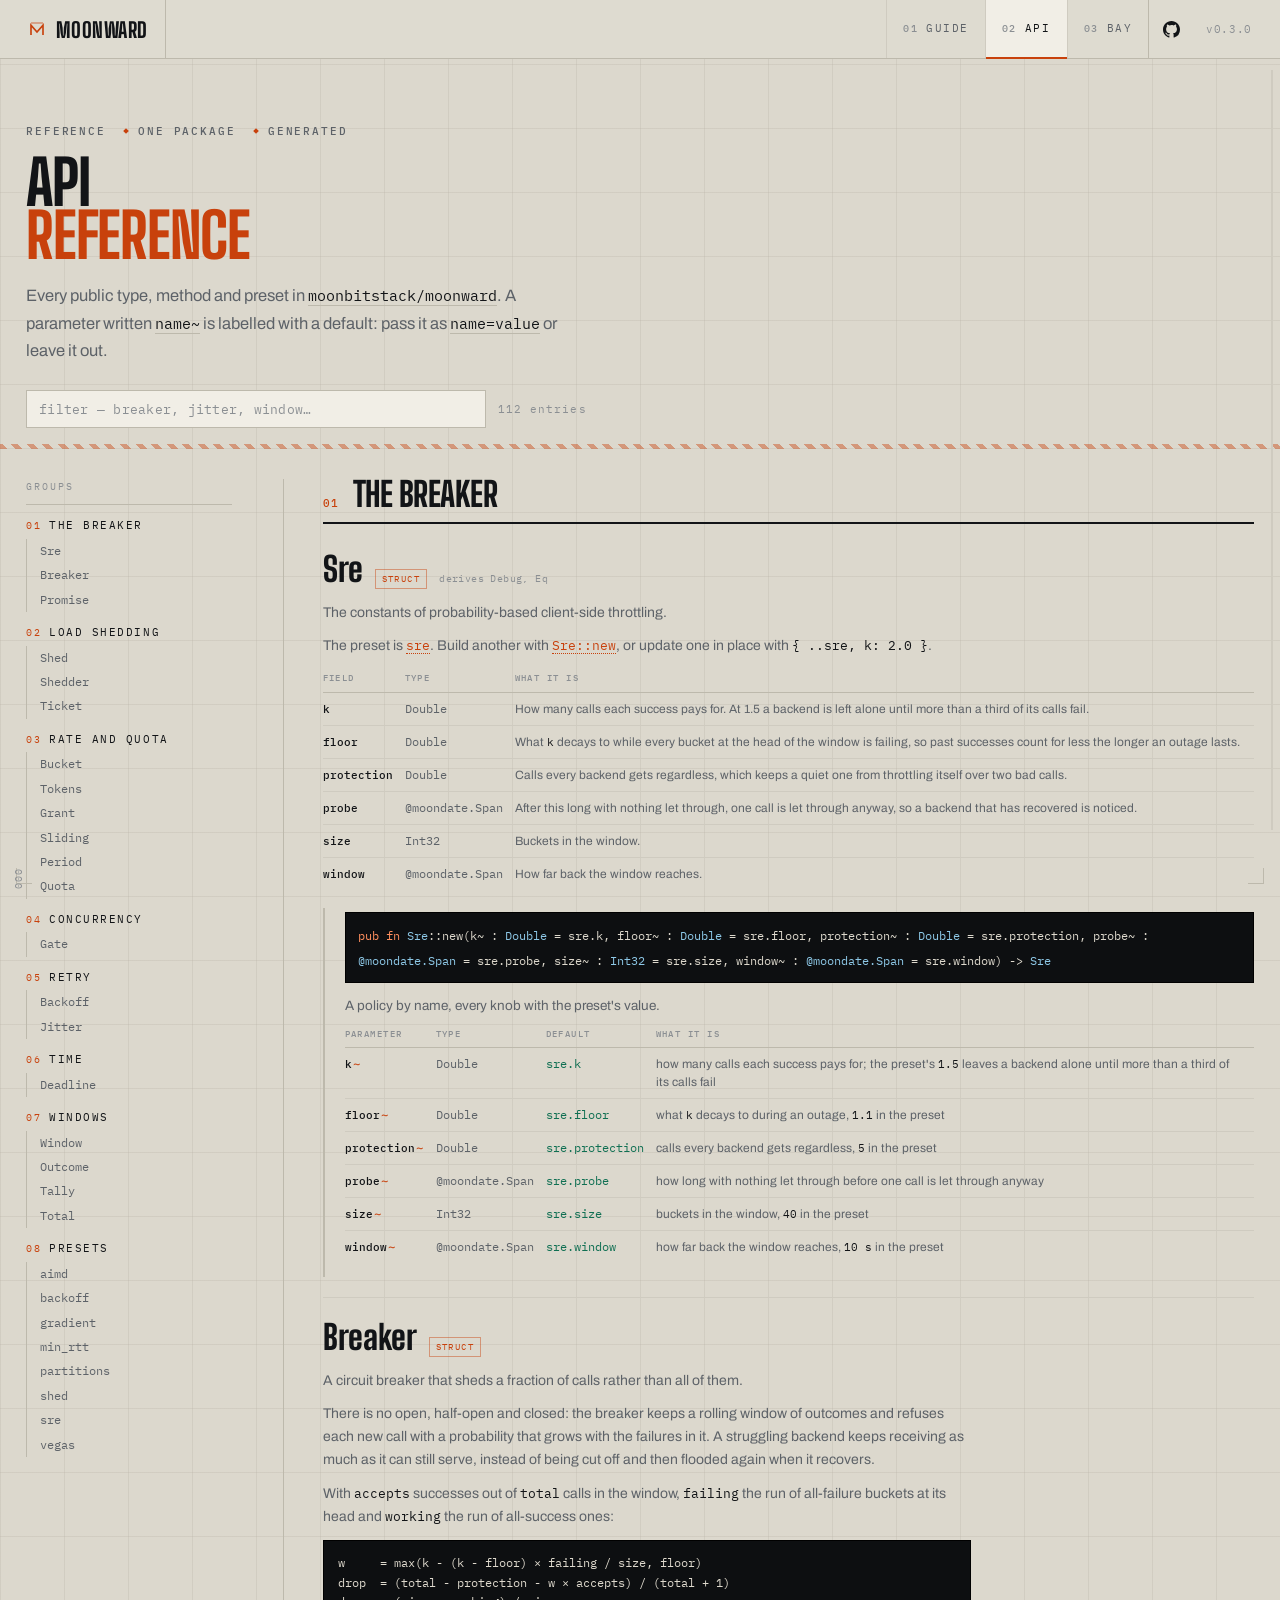
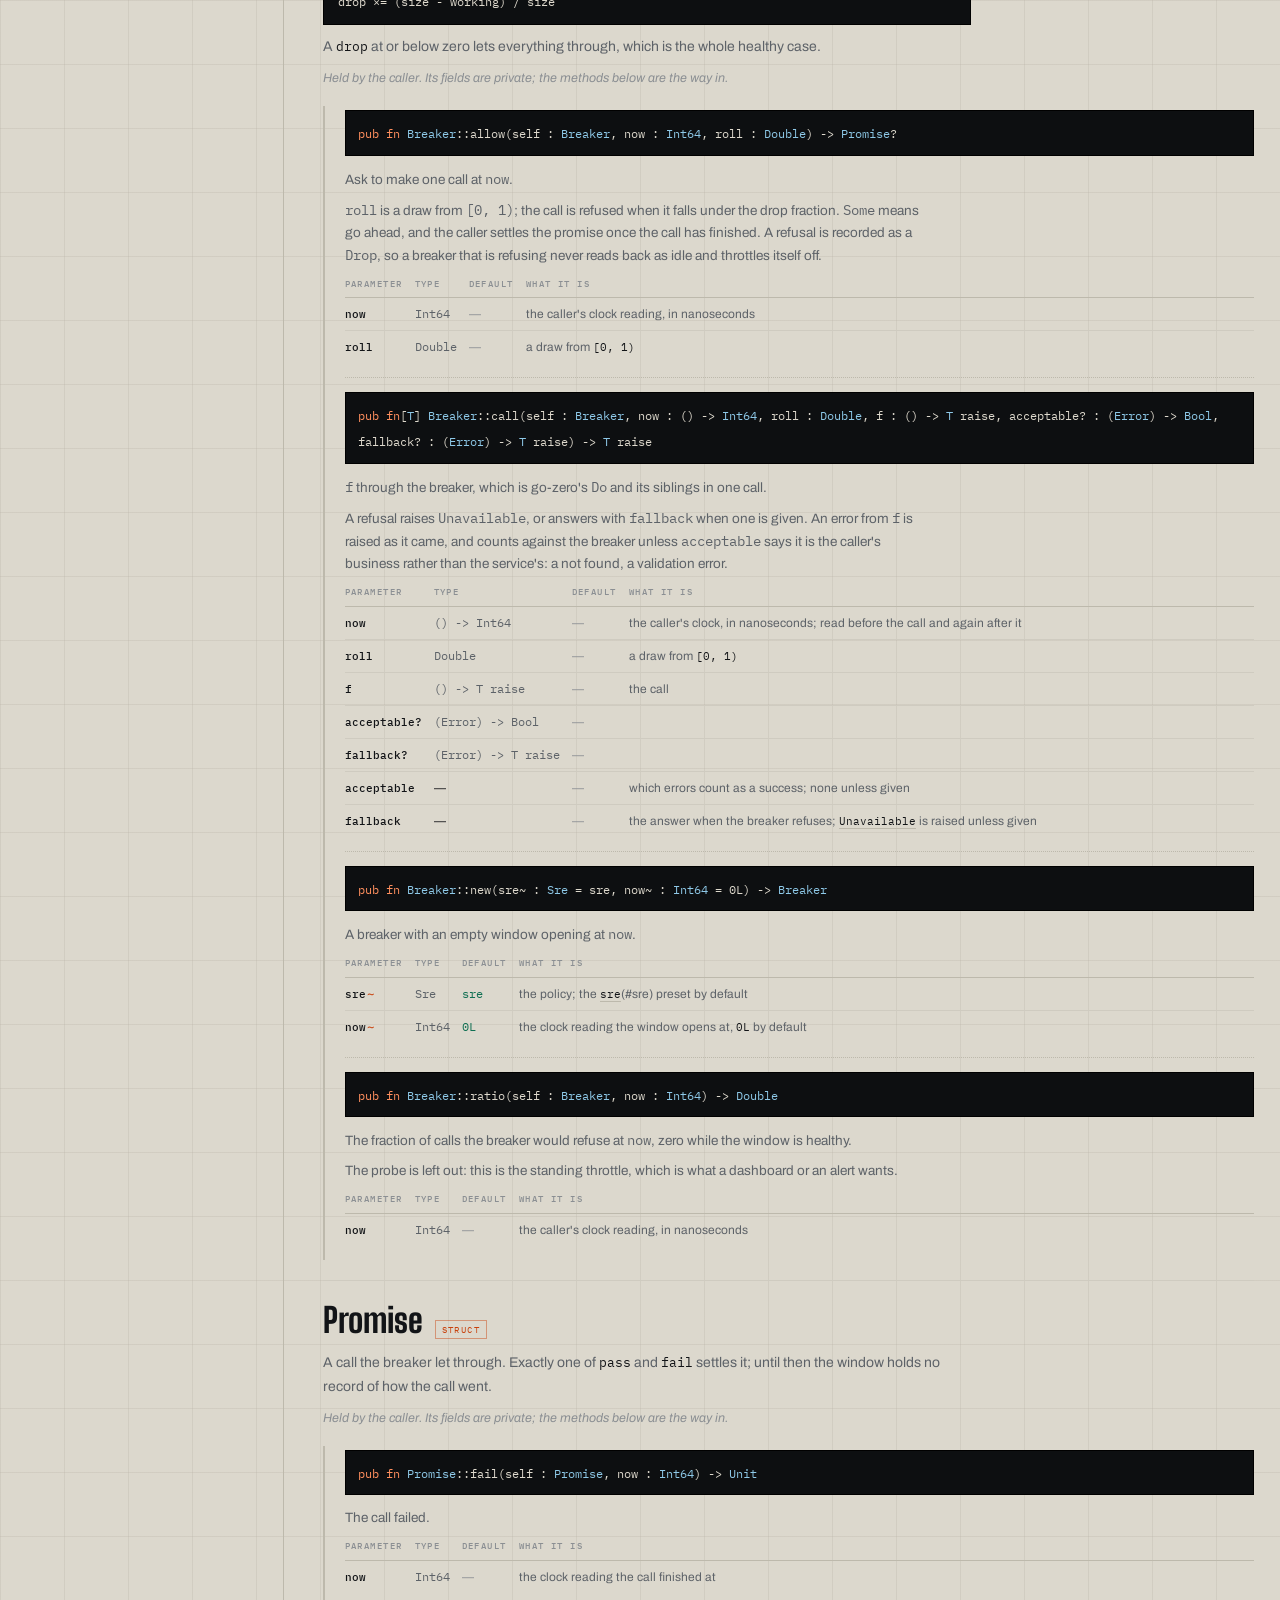
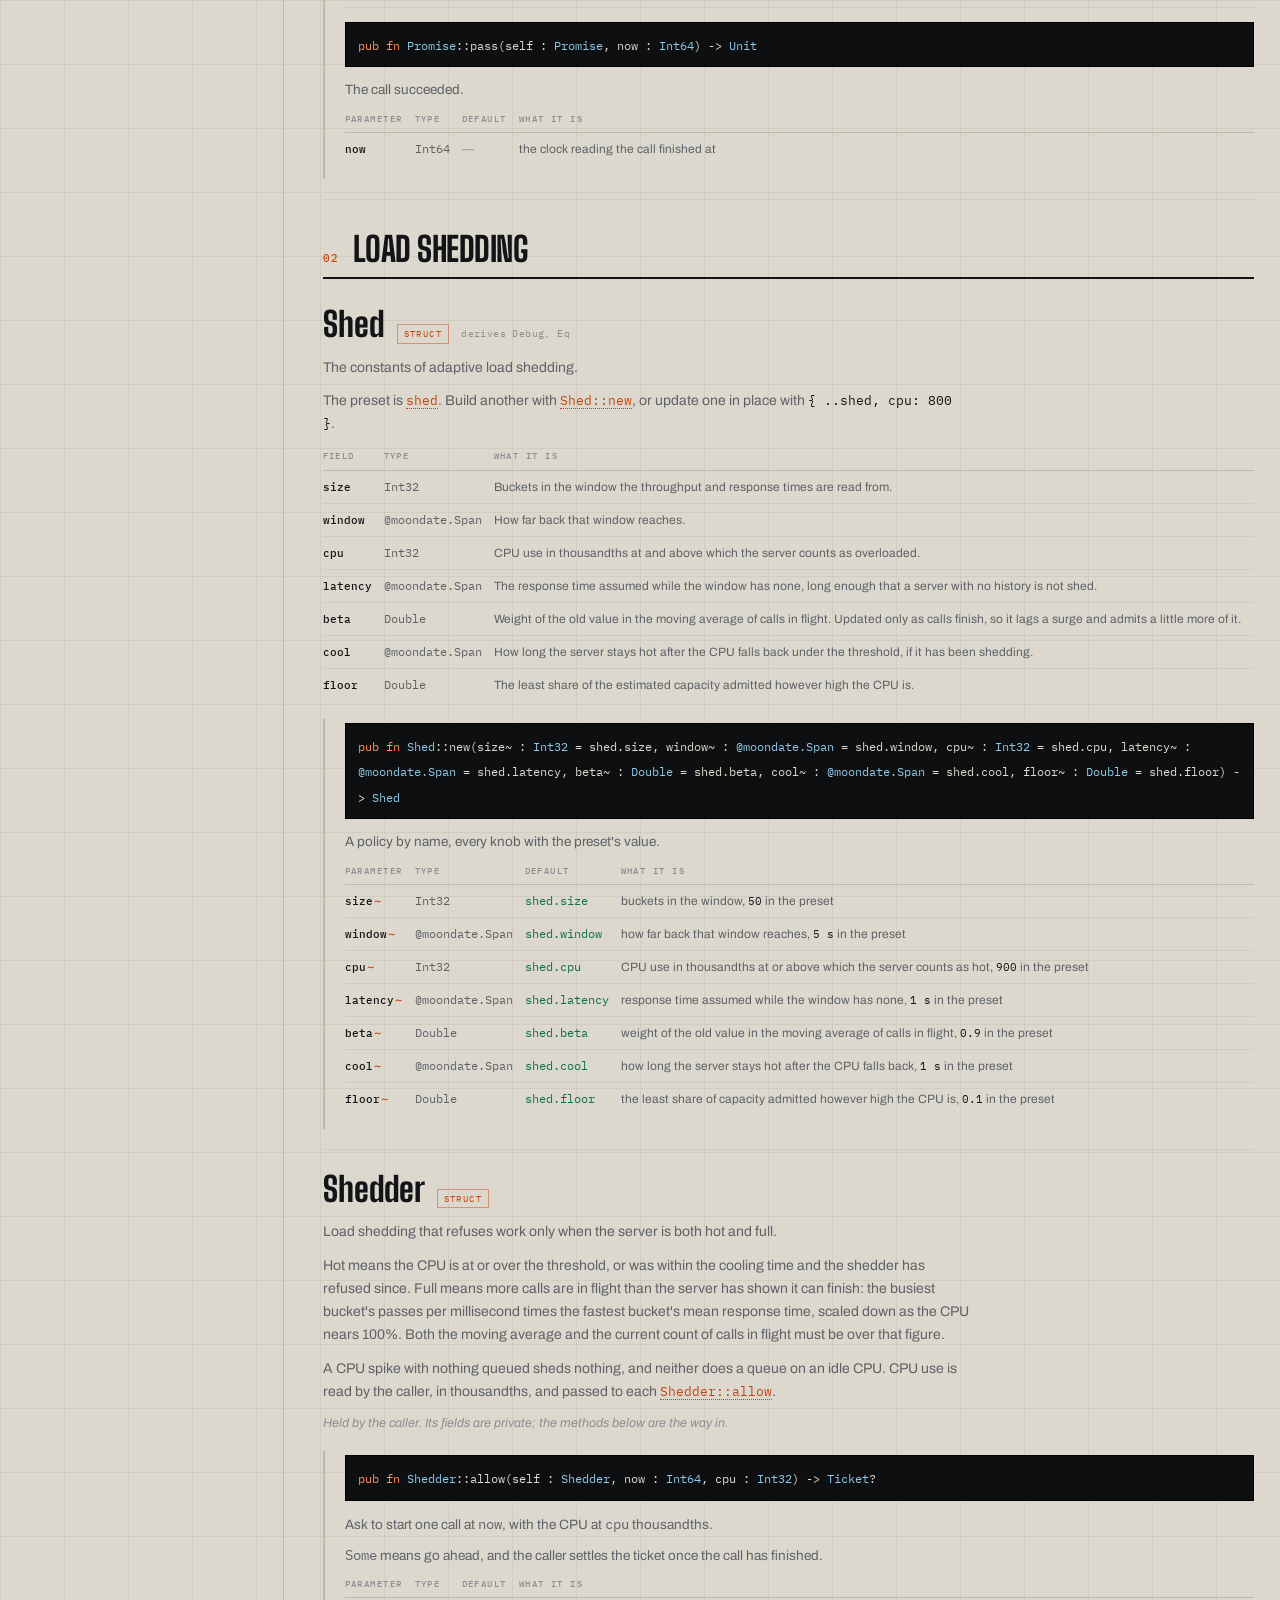
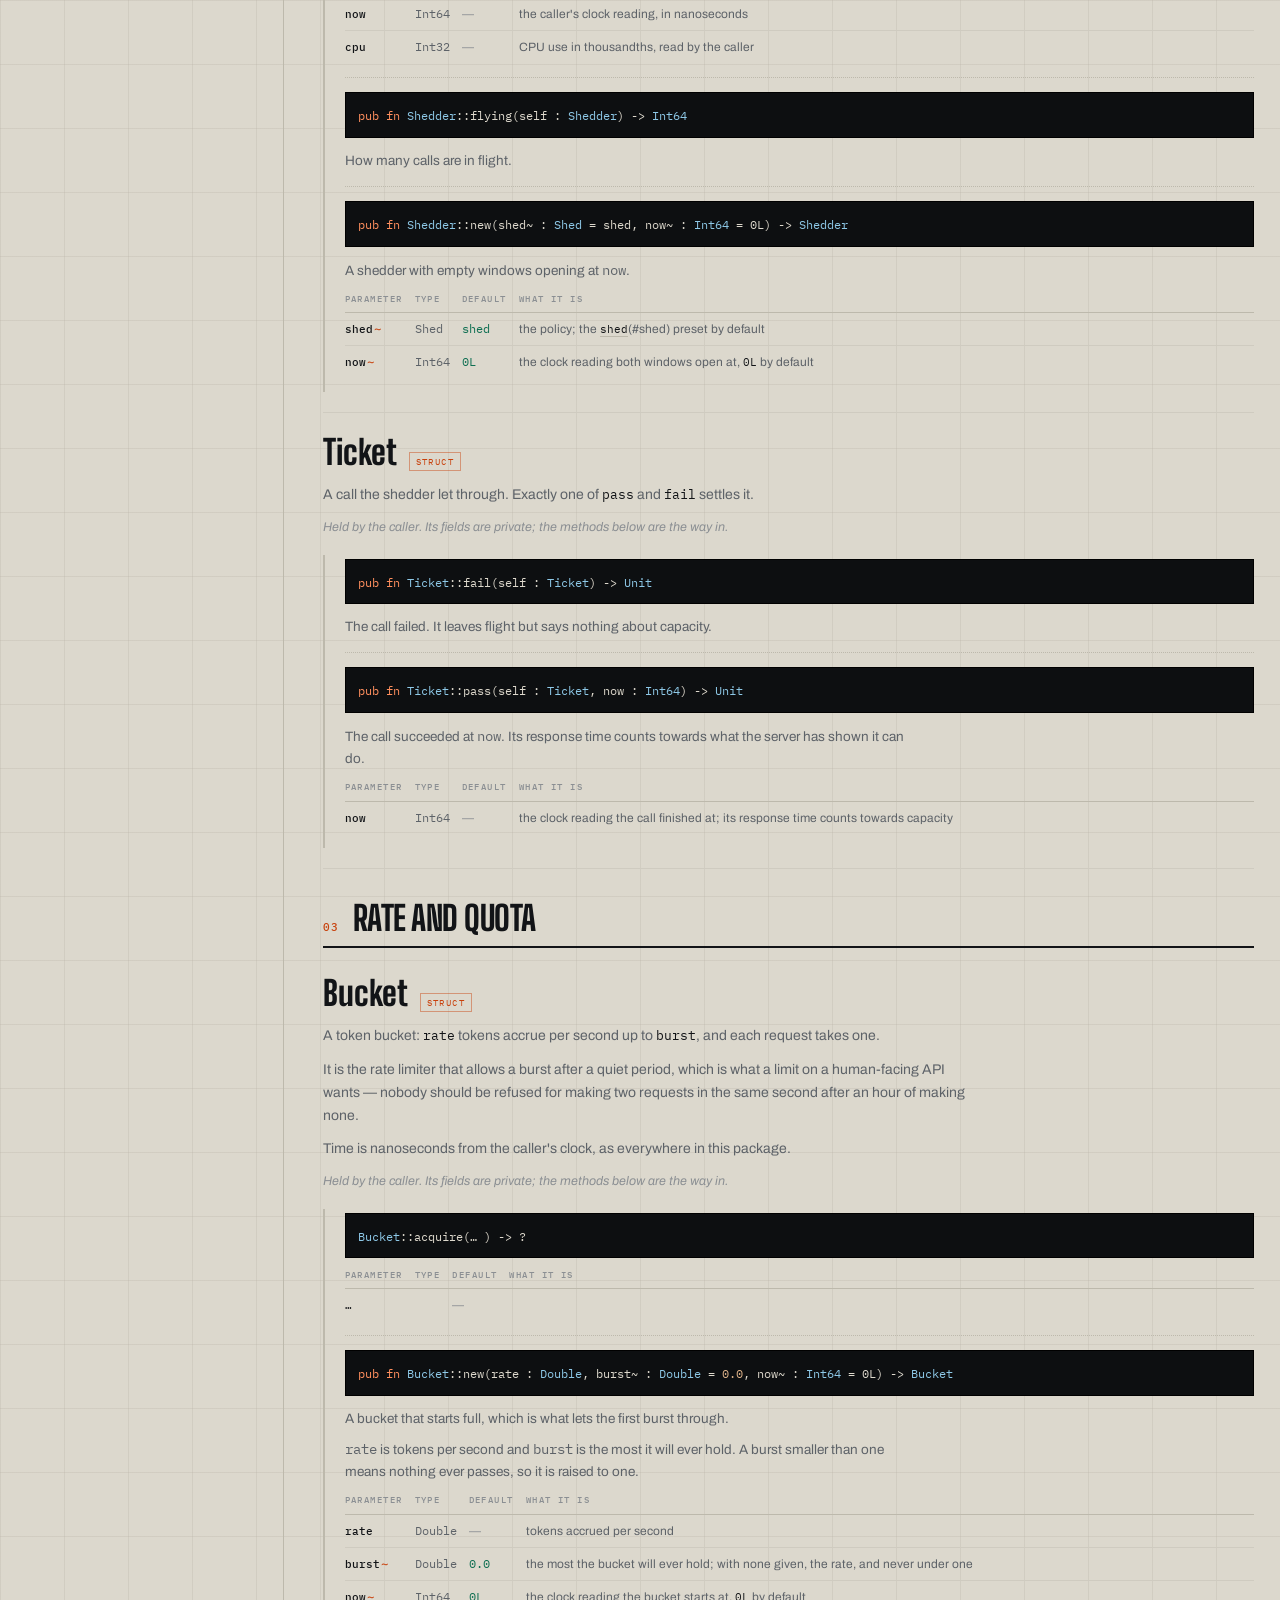
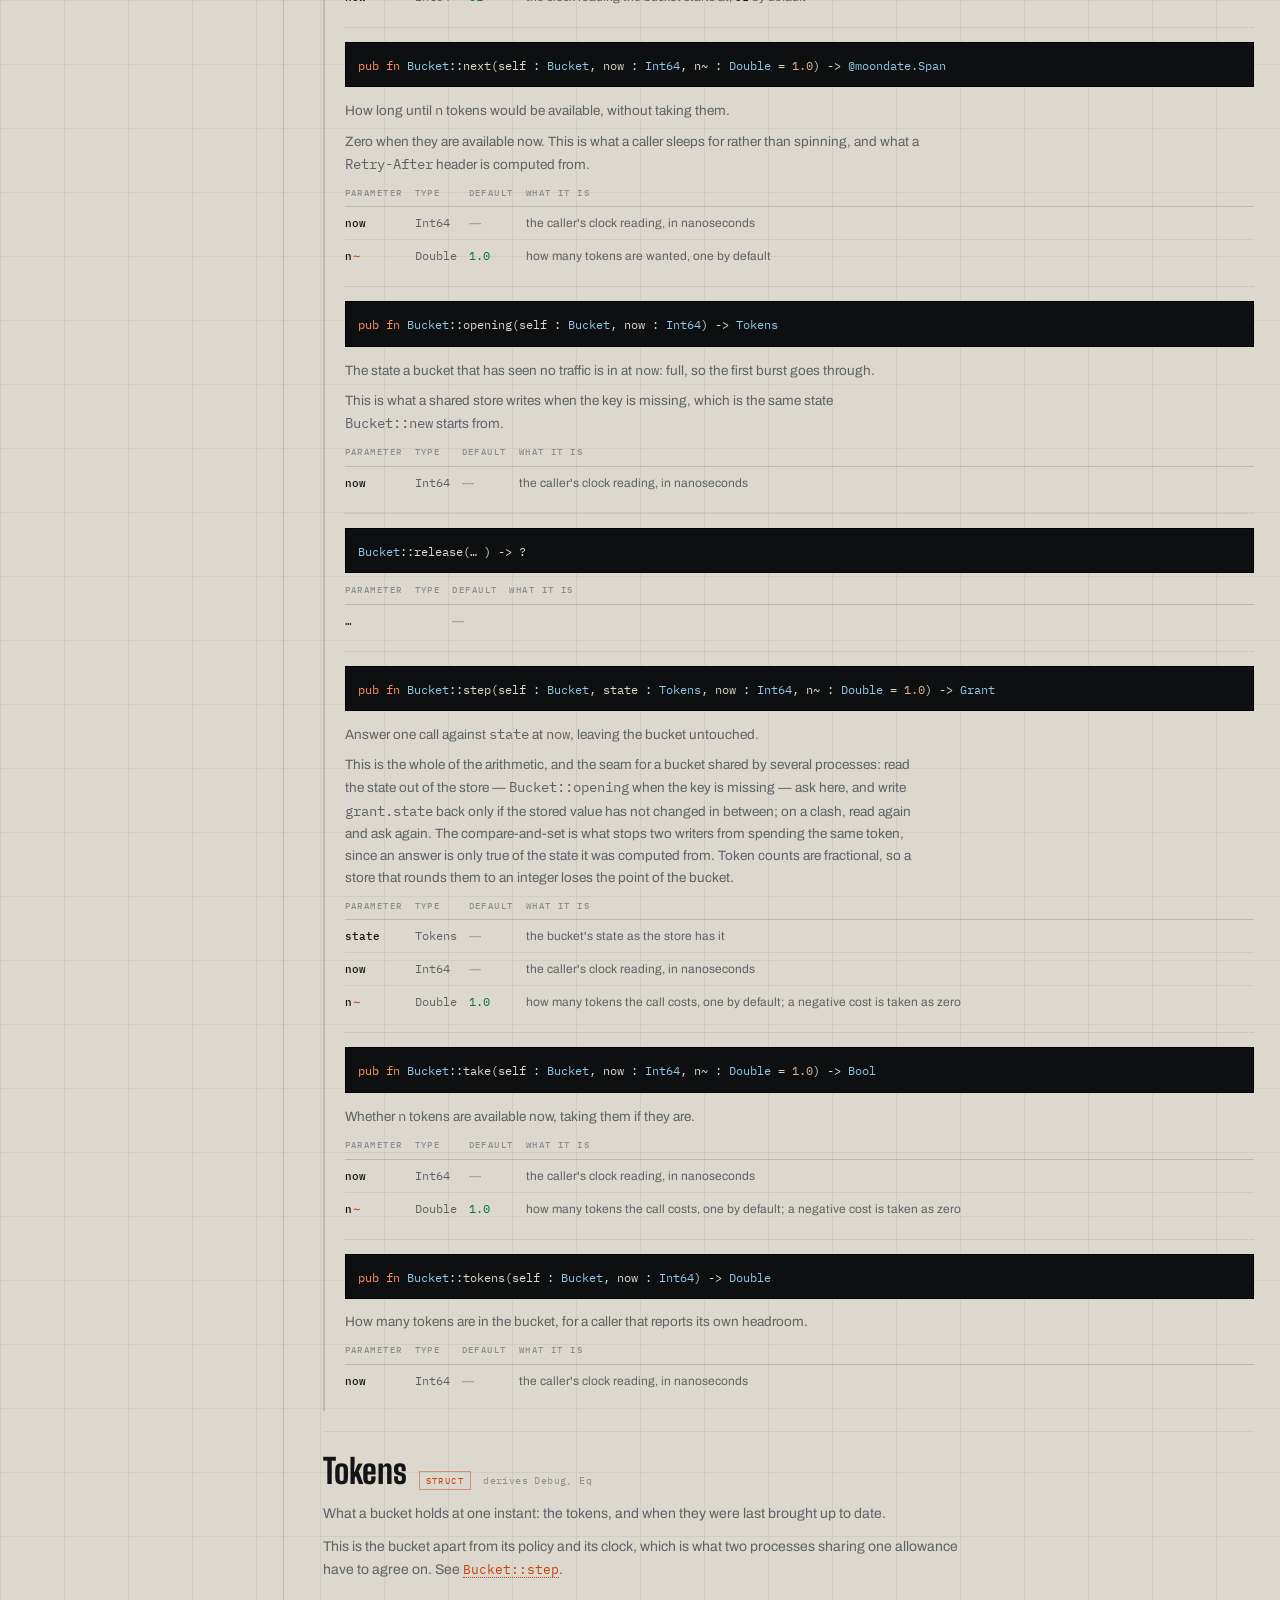
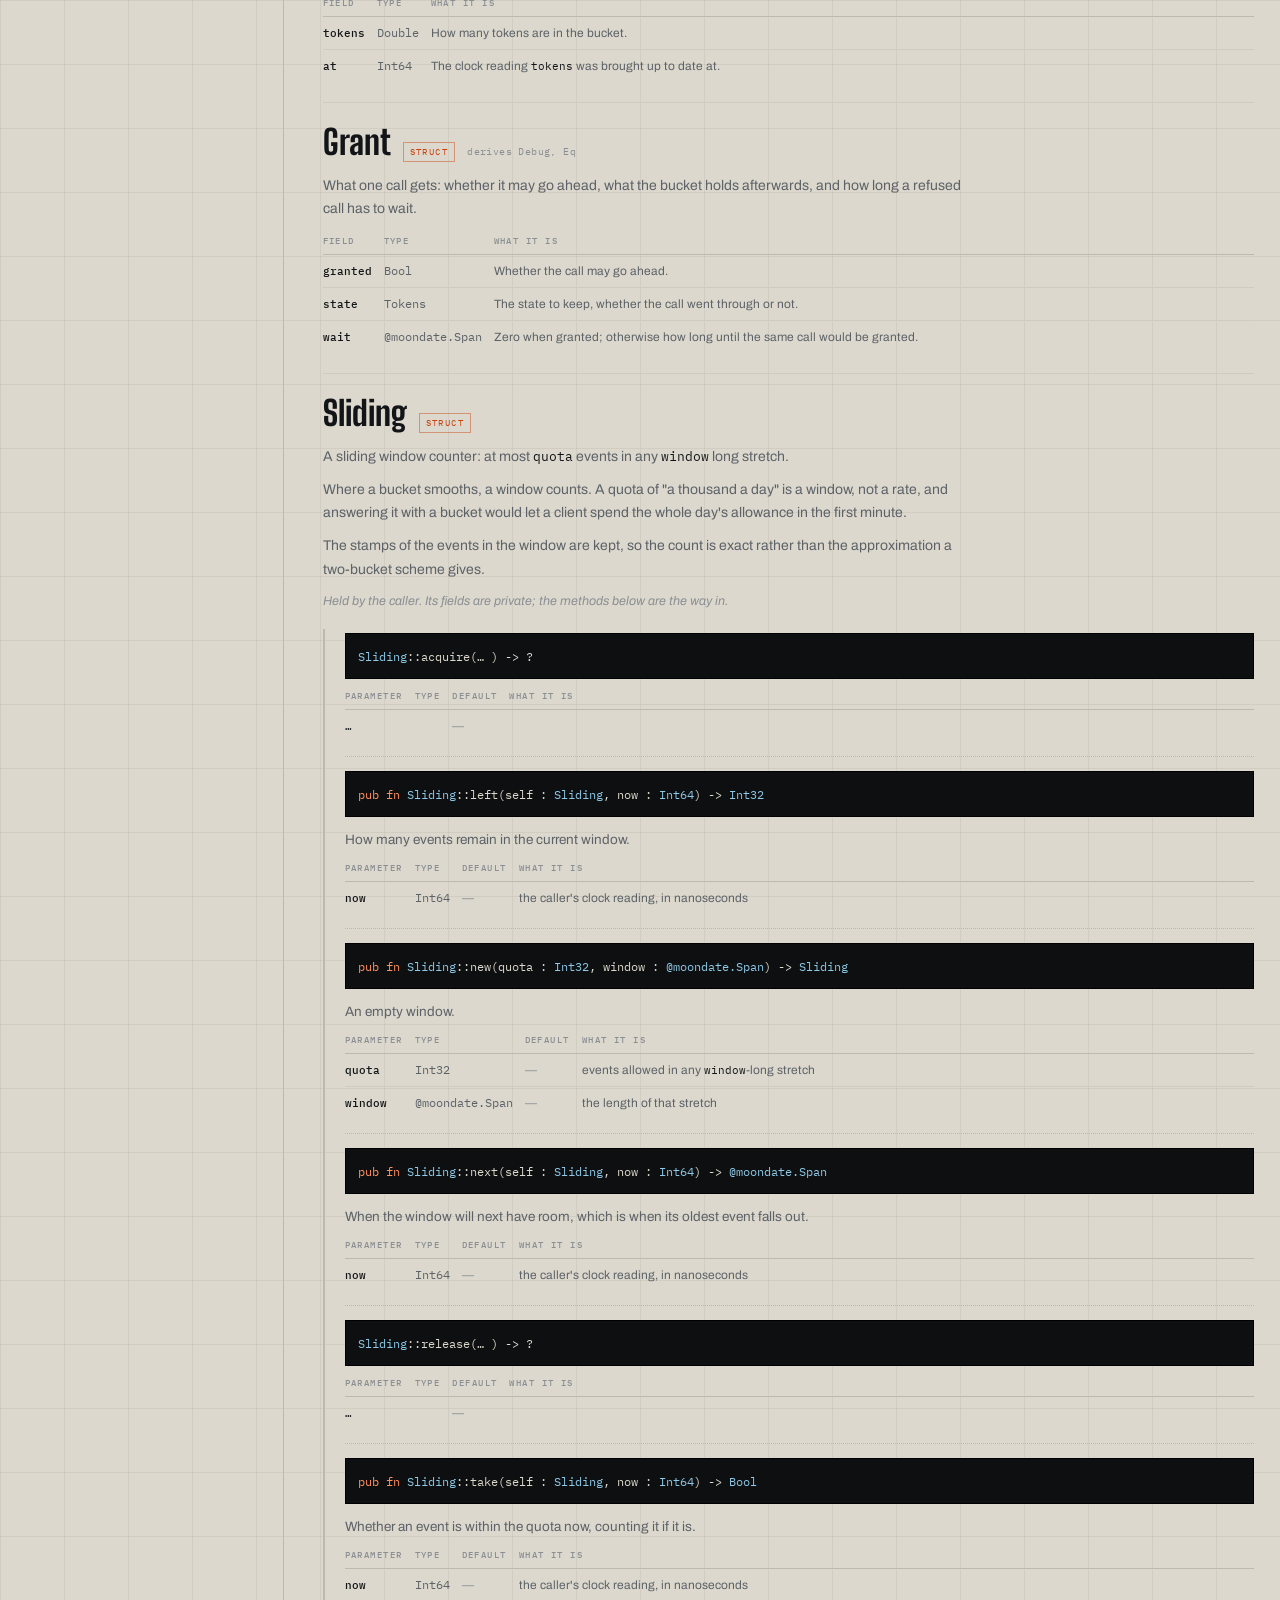
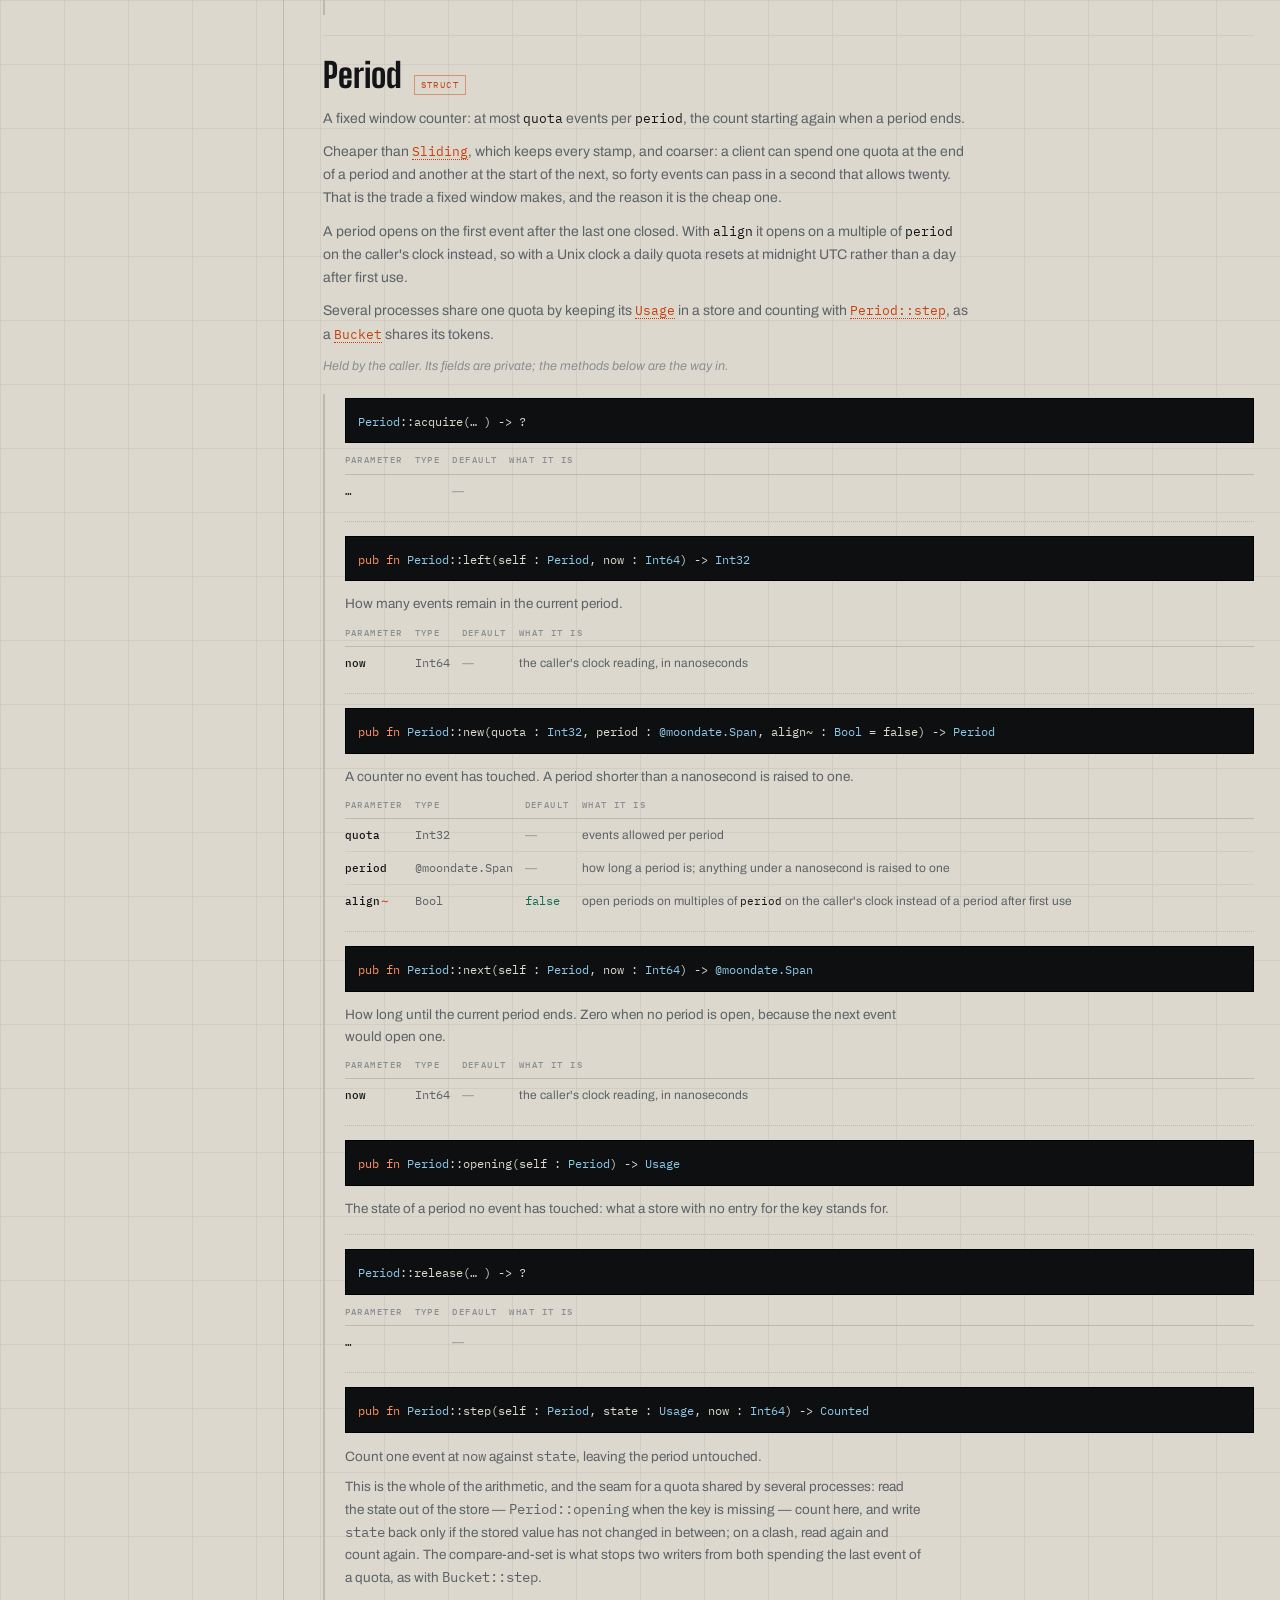
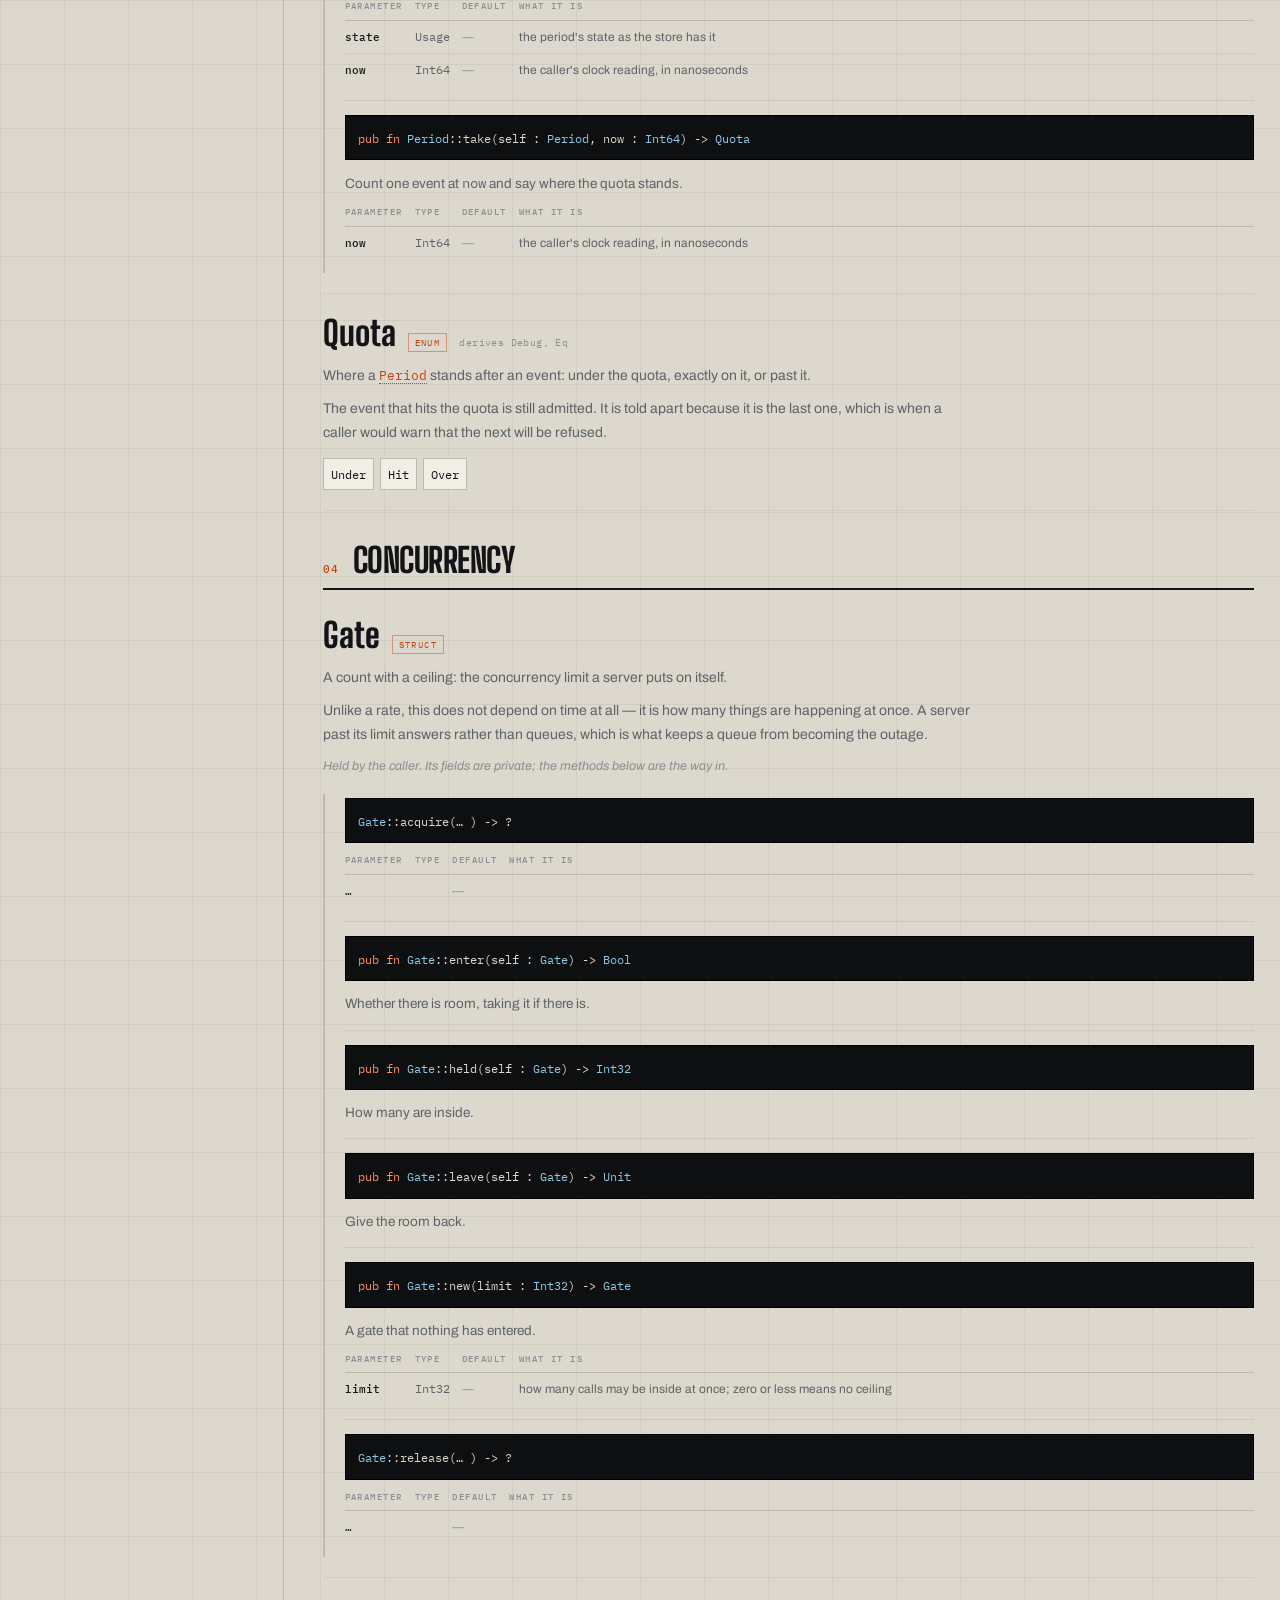
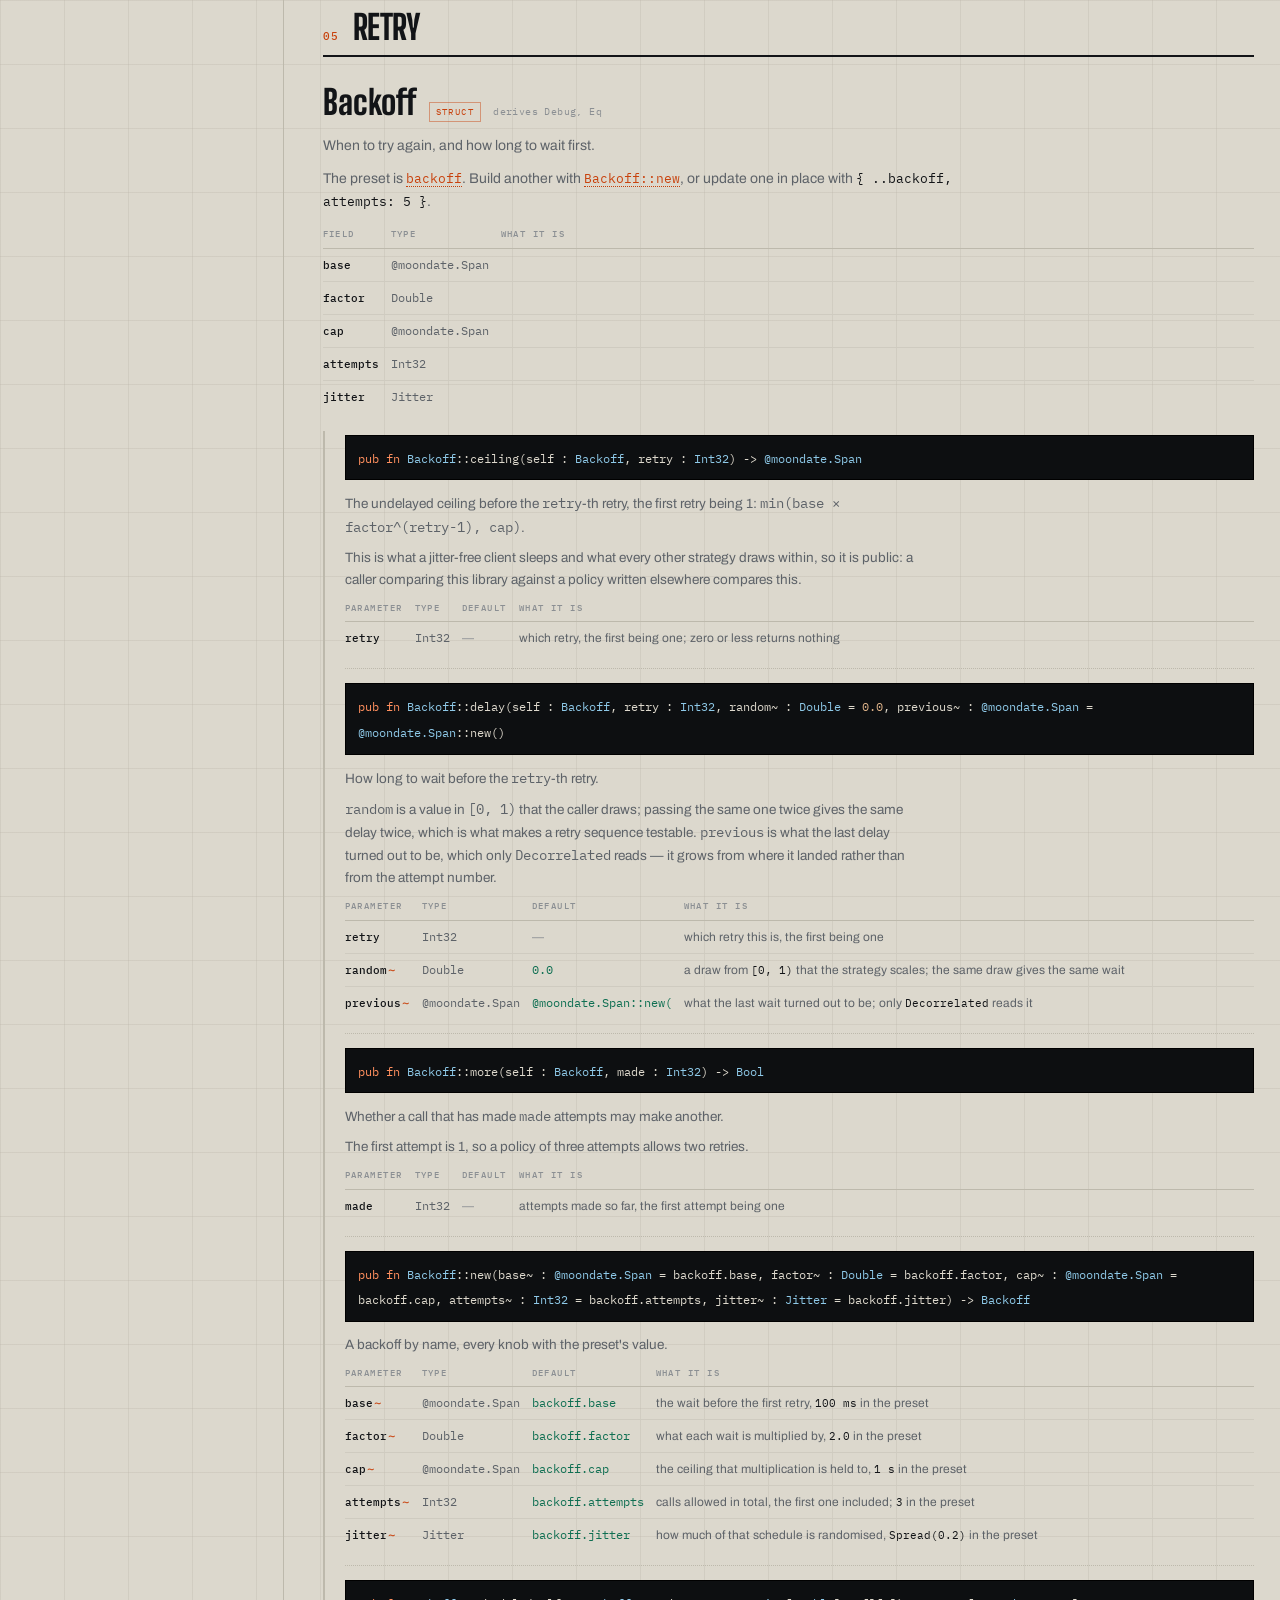
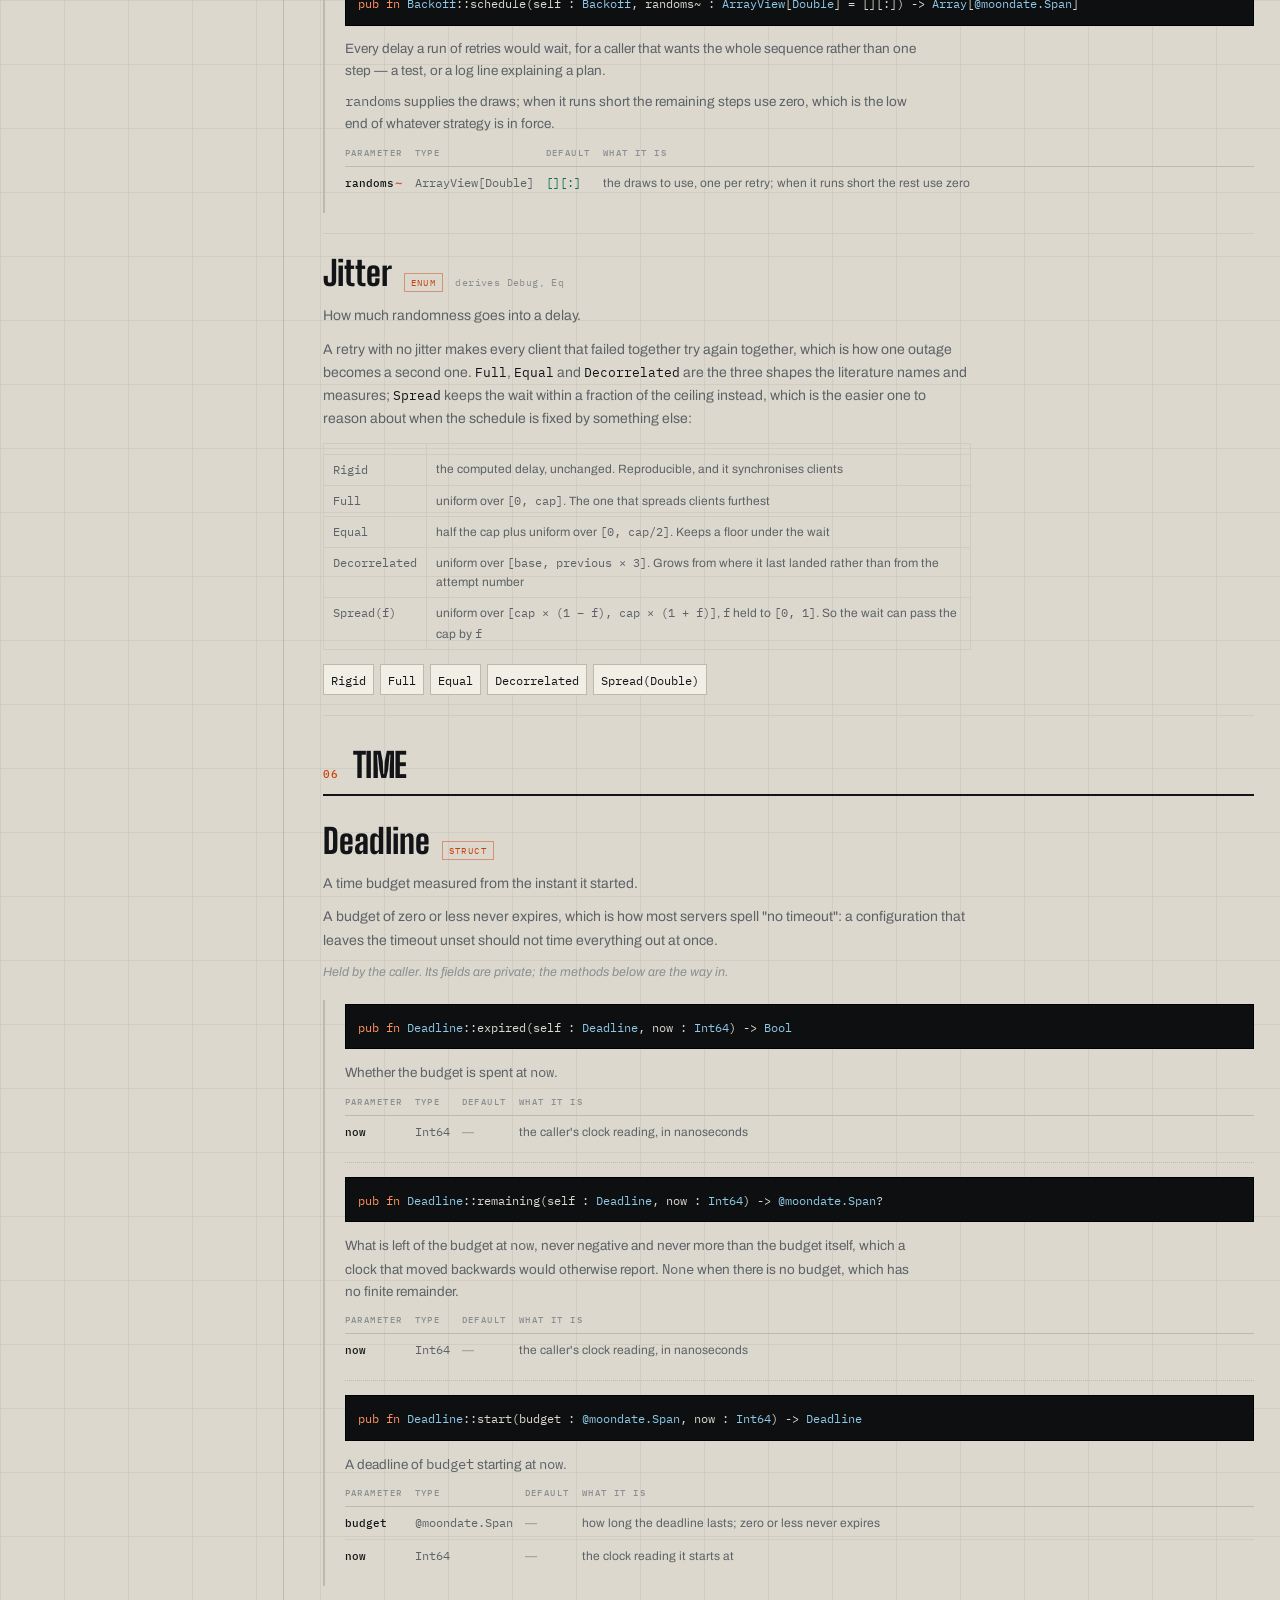
==== commit e99d042c: "chore(moonward): moonward 0.3.0, with its dependencies at their latest. Signed-off-by: Leo Cheng (he" ====
--- a/docs/api.html
+++ b/docs/api.html
@@ -38,7 +38,7 @@
     <a class="rail__git" href="https://github.com/moonbitstack/moonward" aria-label="Repository on GitHub">
       <svg viewBox="0 0 16 16" fill="currentColor" aria-hidden="true"><path d="M8 0C3.58 0 0 3.58 0 8c0 3.54 2.29 6.53 5.47 7.59.4.07.55-.17.55-.38 0-.19-.01-.82-.01-1.49-2.01.37-2.53-.49-2.69-.94-.09-.23-.48-.94-.82-1.13-.28-.15-.68-.52-.01-.53.63-.01 1.08.58 1.23.82.72 1.21 1.87.87 2.33.66.07-.52.28-.87.51-1.07-1.78-.2-3.64-.89-3.64-3.95 0-.87.31-1.59.82-2.15-.08-.2-.36-1.02.08-2.12 0 0 .67-.21 2.2.82a7.4 7.4 0 0 1 2-.27c.68 0 1.36.09 2 .27 1.53-1.04 2.2-.82 2.2-.82.44 1.1.16 1.92.08 2.12.51.56.82 1.27.82 2.15 0 3.07-1.87 3.75-3.65 3.95.29.25.54.73.54 1.48 0 1.07-.01 1.93-.01 2.2 0 .21.15.46.55.38A7.995 7.995 0 0 0 16 8c0-4.42-3.58-8-8-8Z"/></svg>
     </a>
-    <span class="rail__ver">v0.2.3</span>
+    <span class="rail__ver">v0.3.0</span>
   </div>
 </nav>
 
@@ -977,7 +977,7 @@
 </div>
 
 <footer class="foot shell">
-  <span>moonward 0.2.3</span>
+  <span>moonward 0.3.0</span>
   <span>Apache-2.0</span>
   <a href="https://github.com/moonbitstack/moonward">GitHub</a>
   <a href="https://mooncakes.io/docs/moonbitstack/moonward">mooncakes</a>
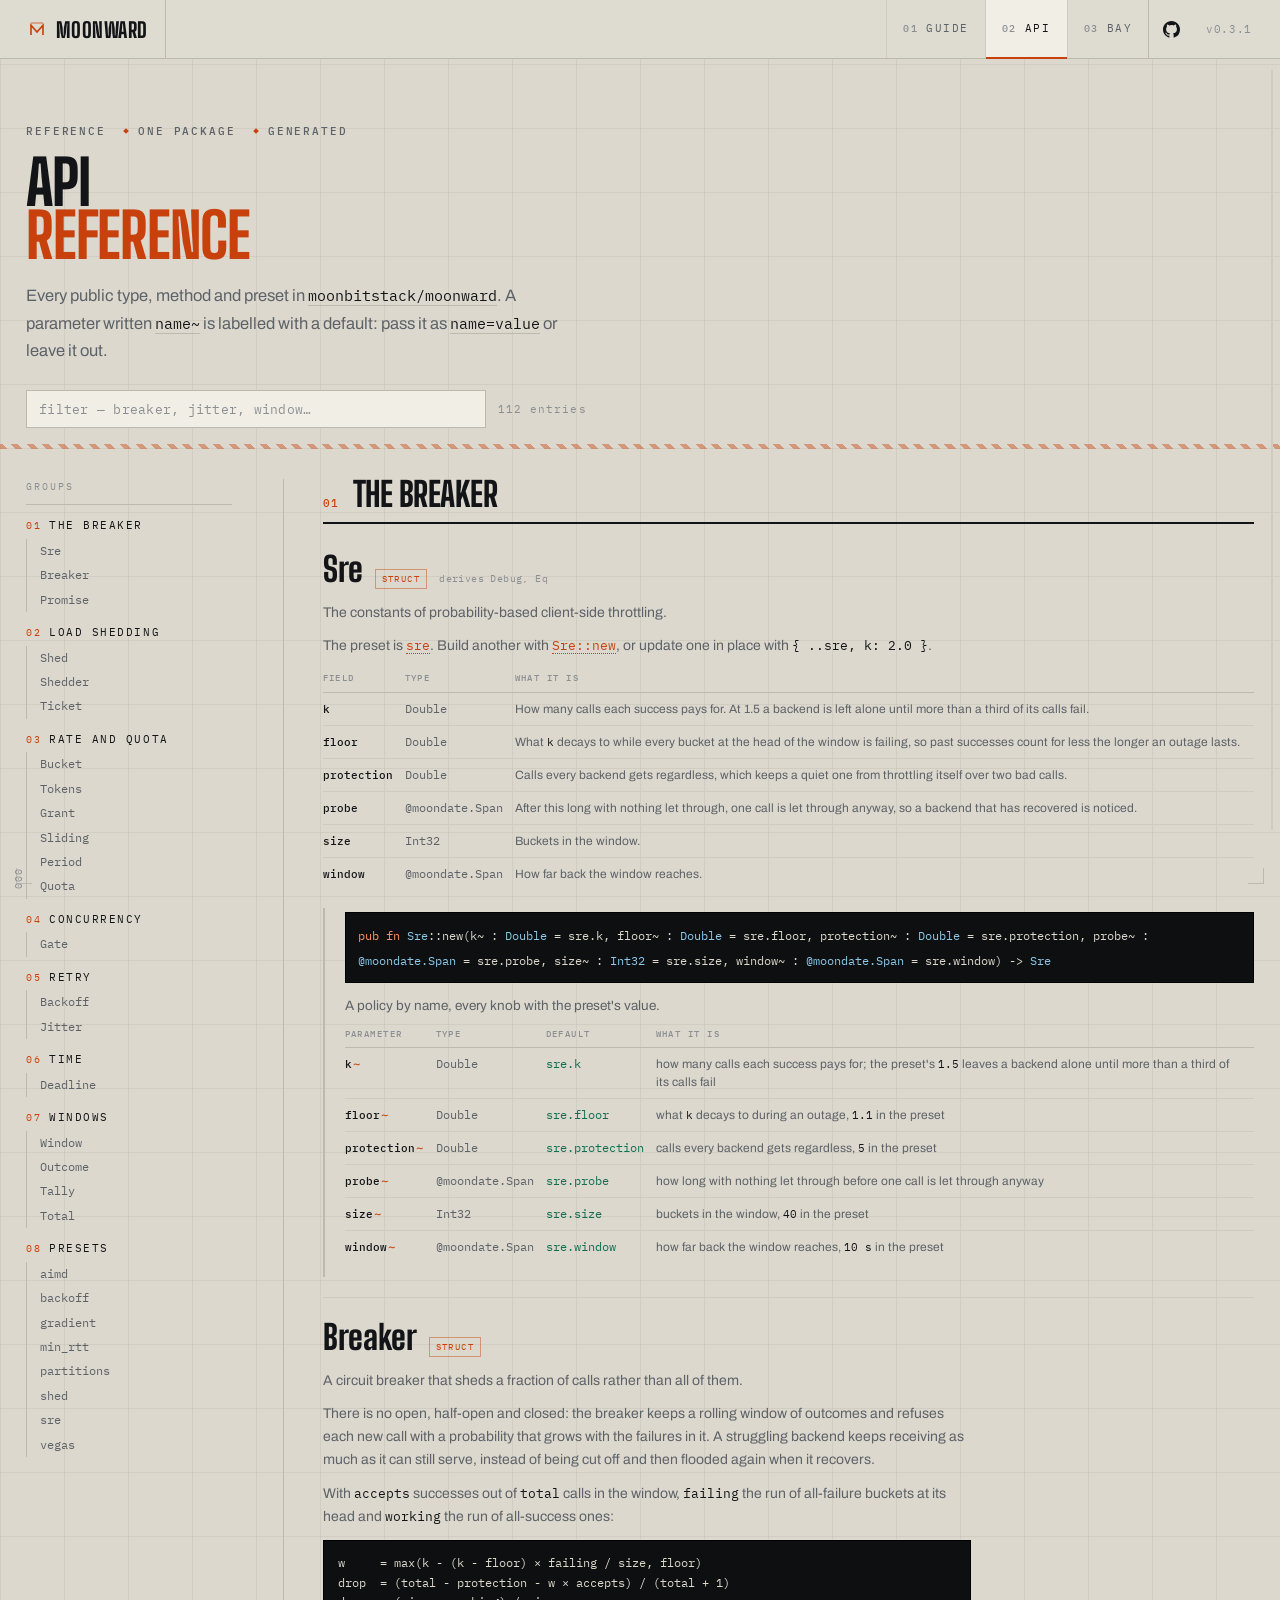
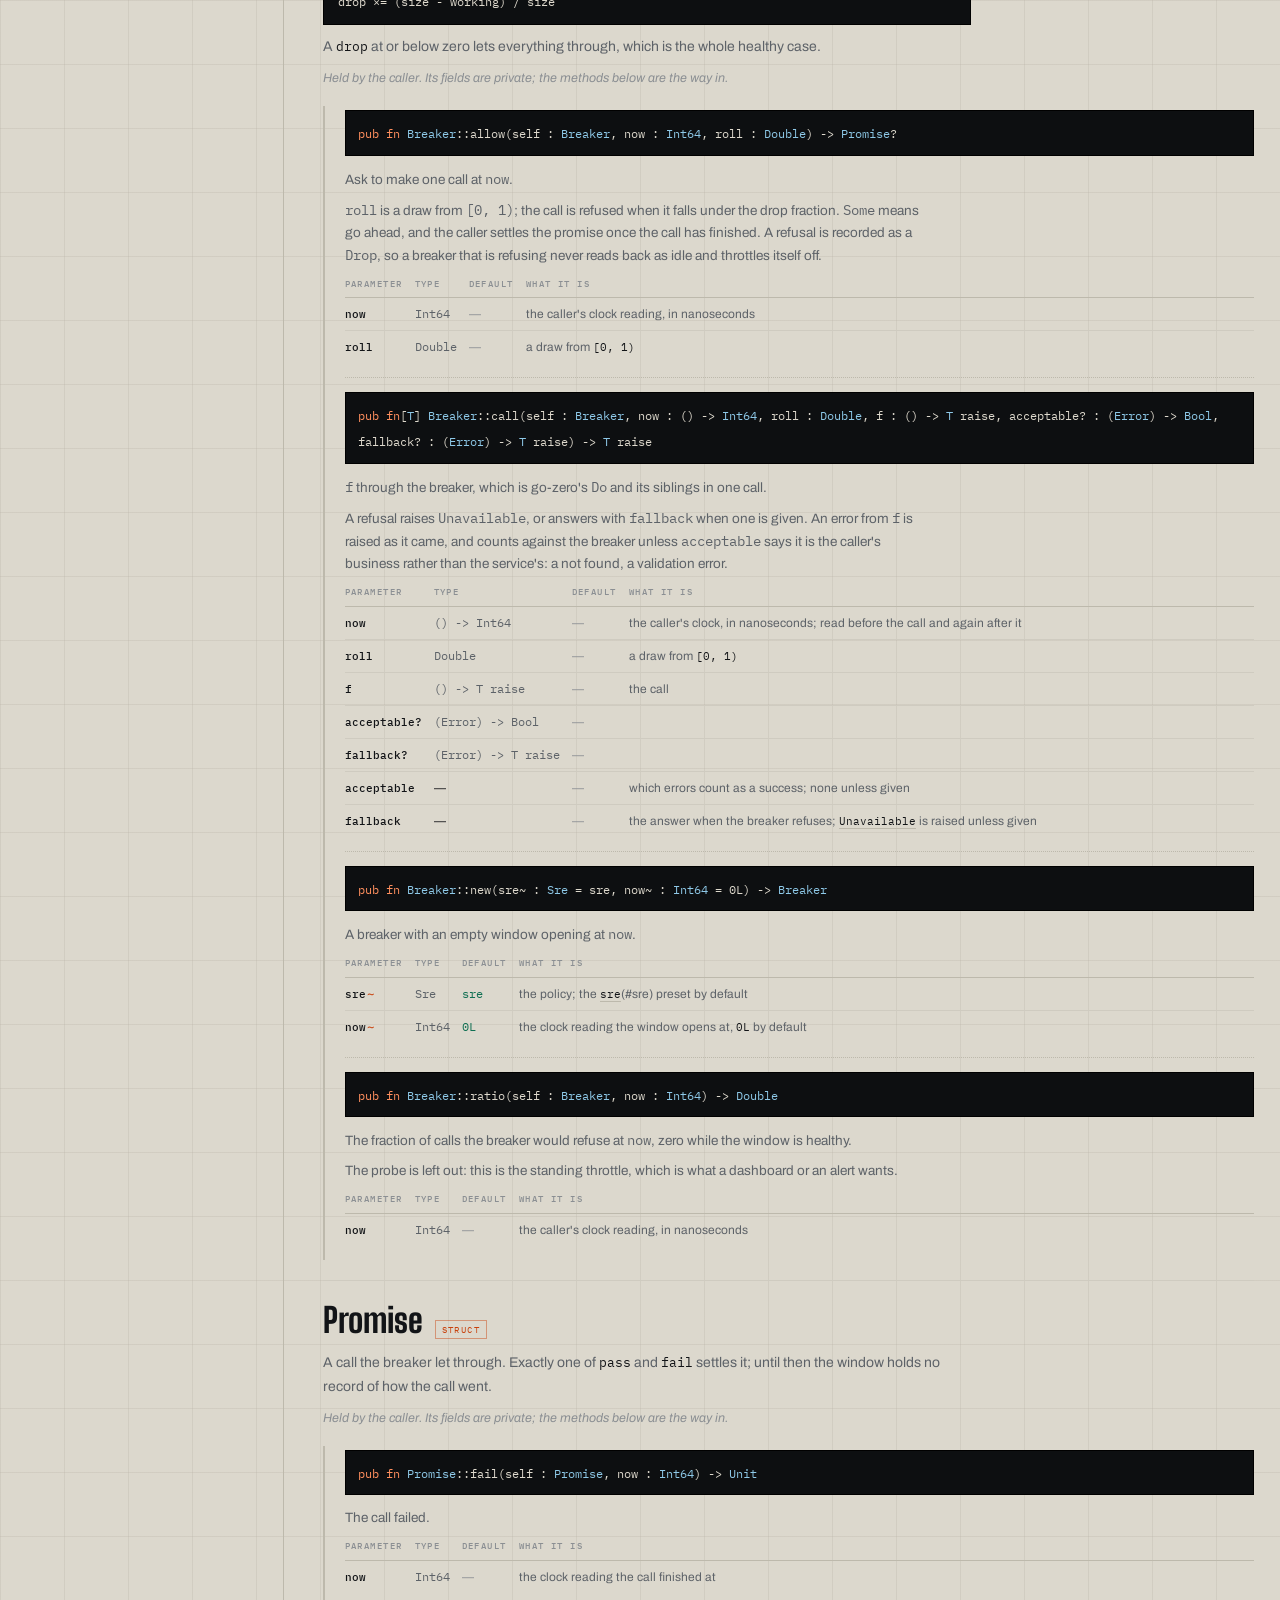
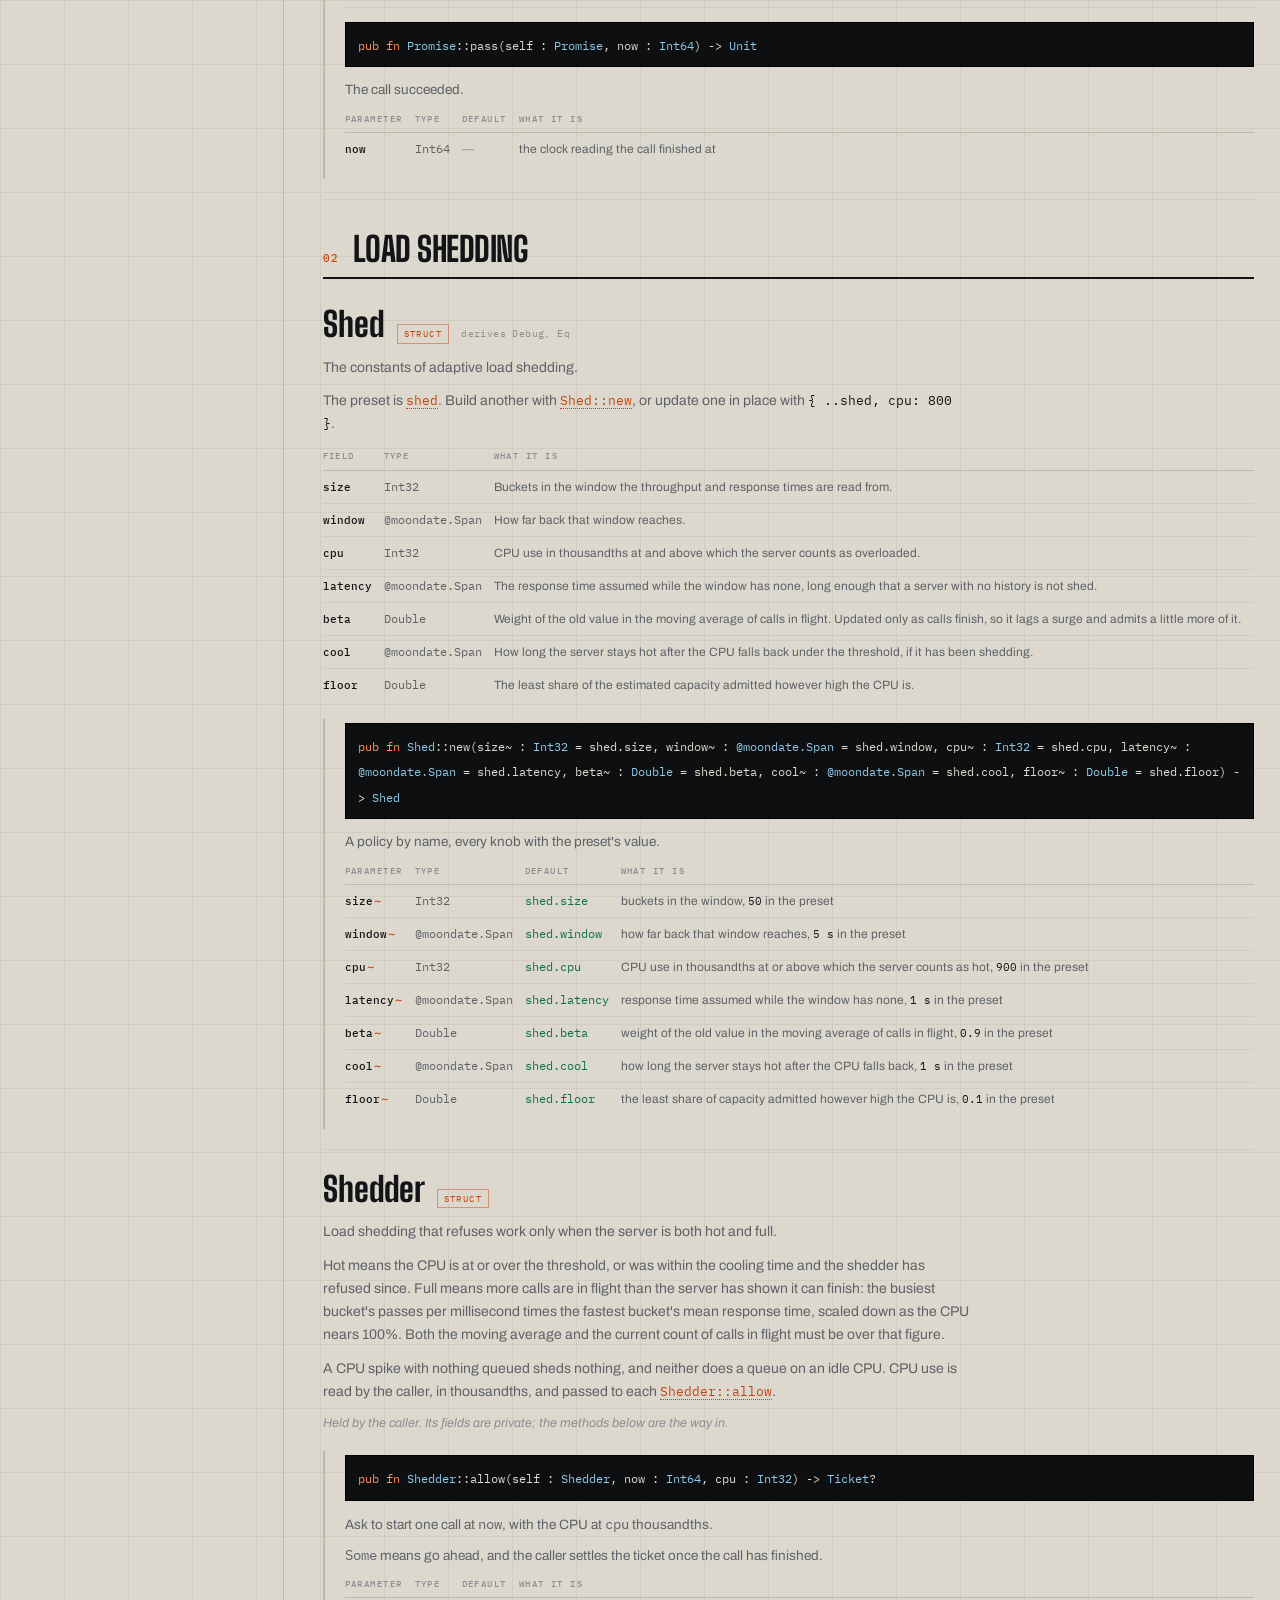
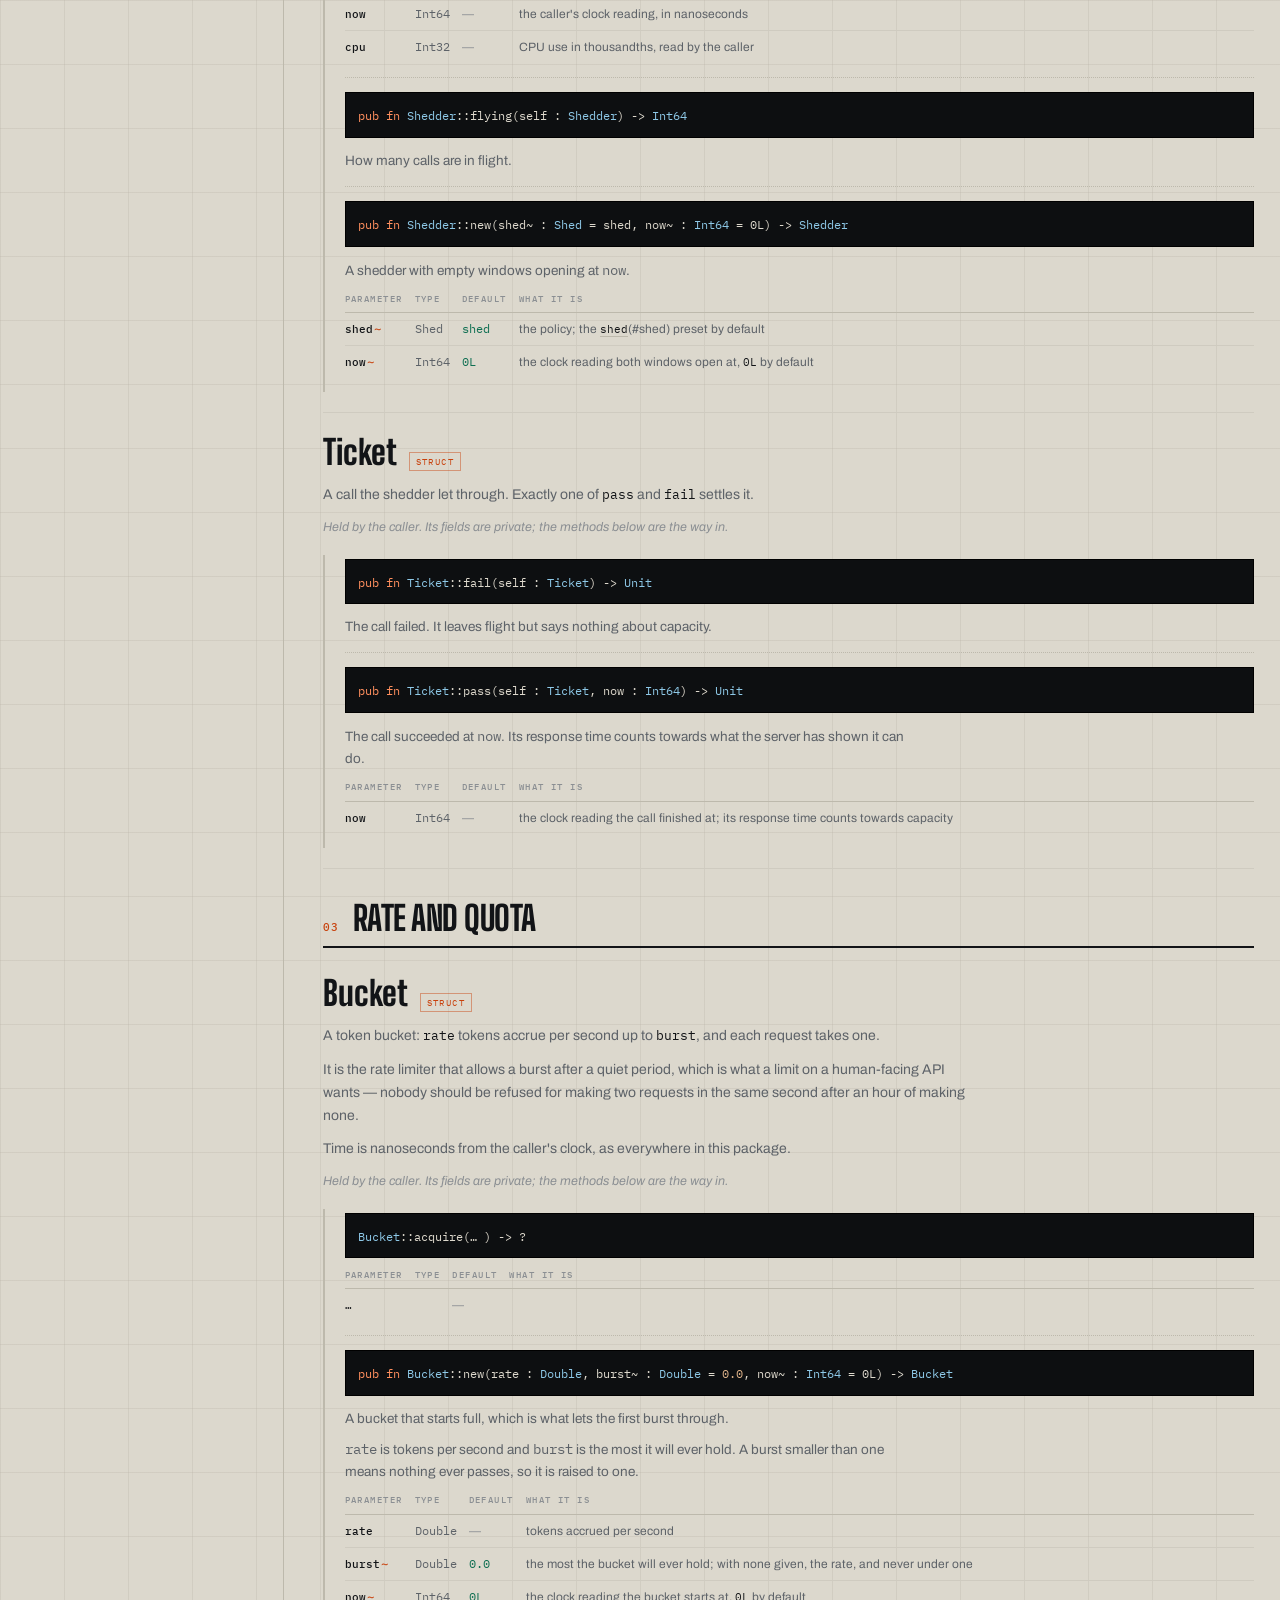
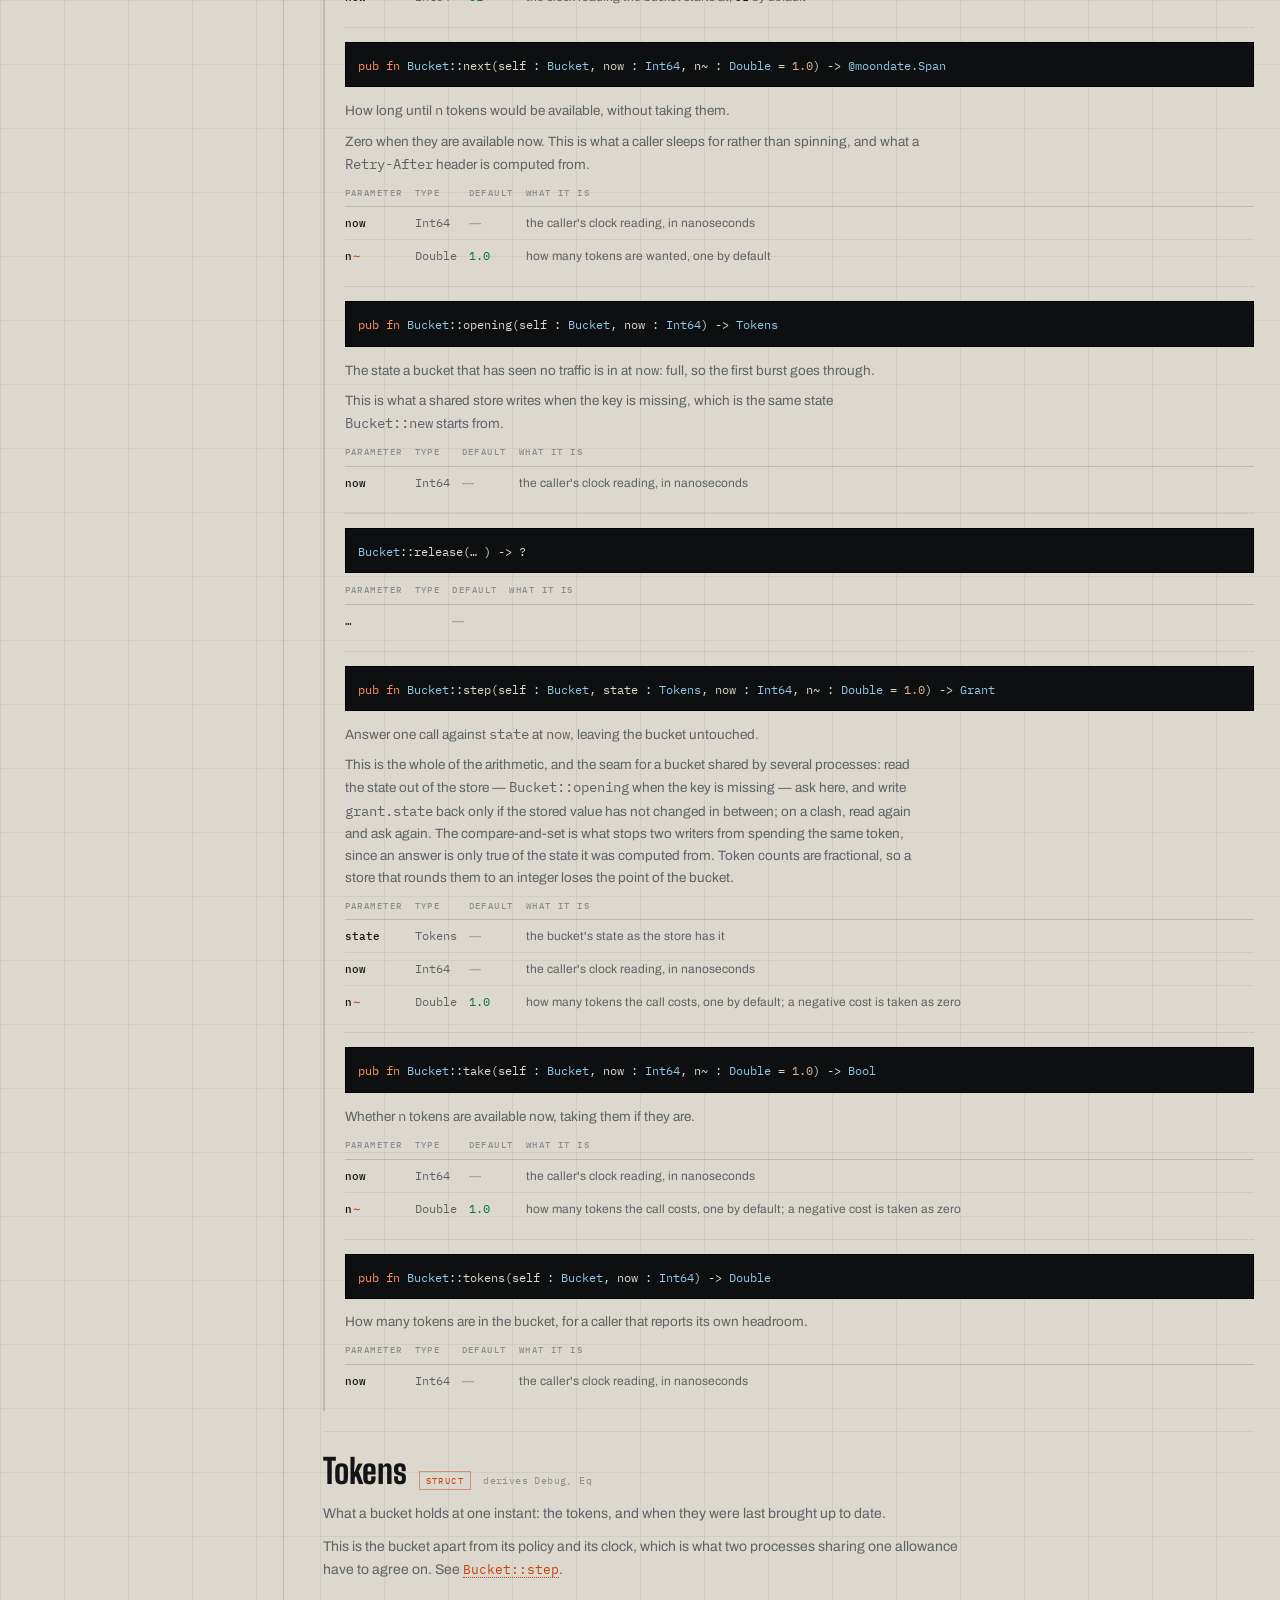
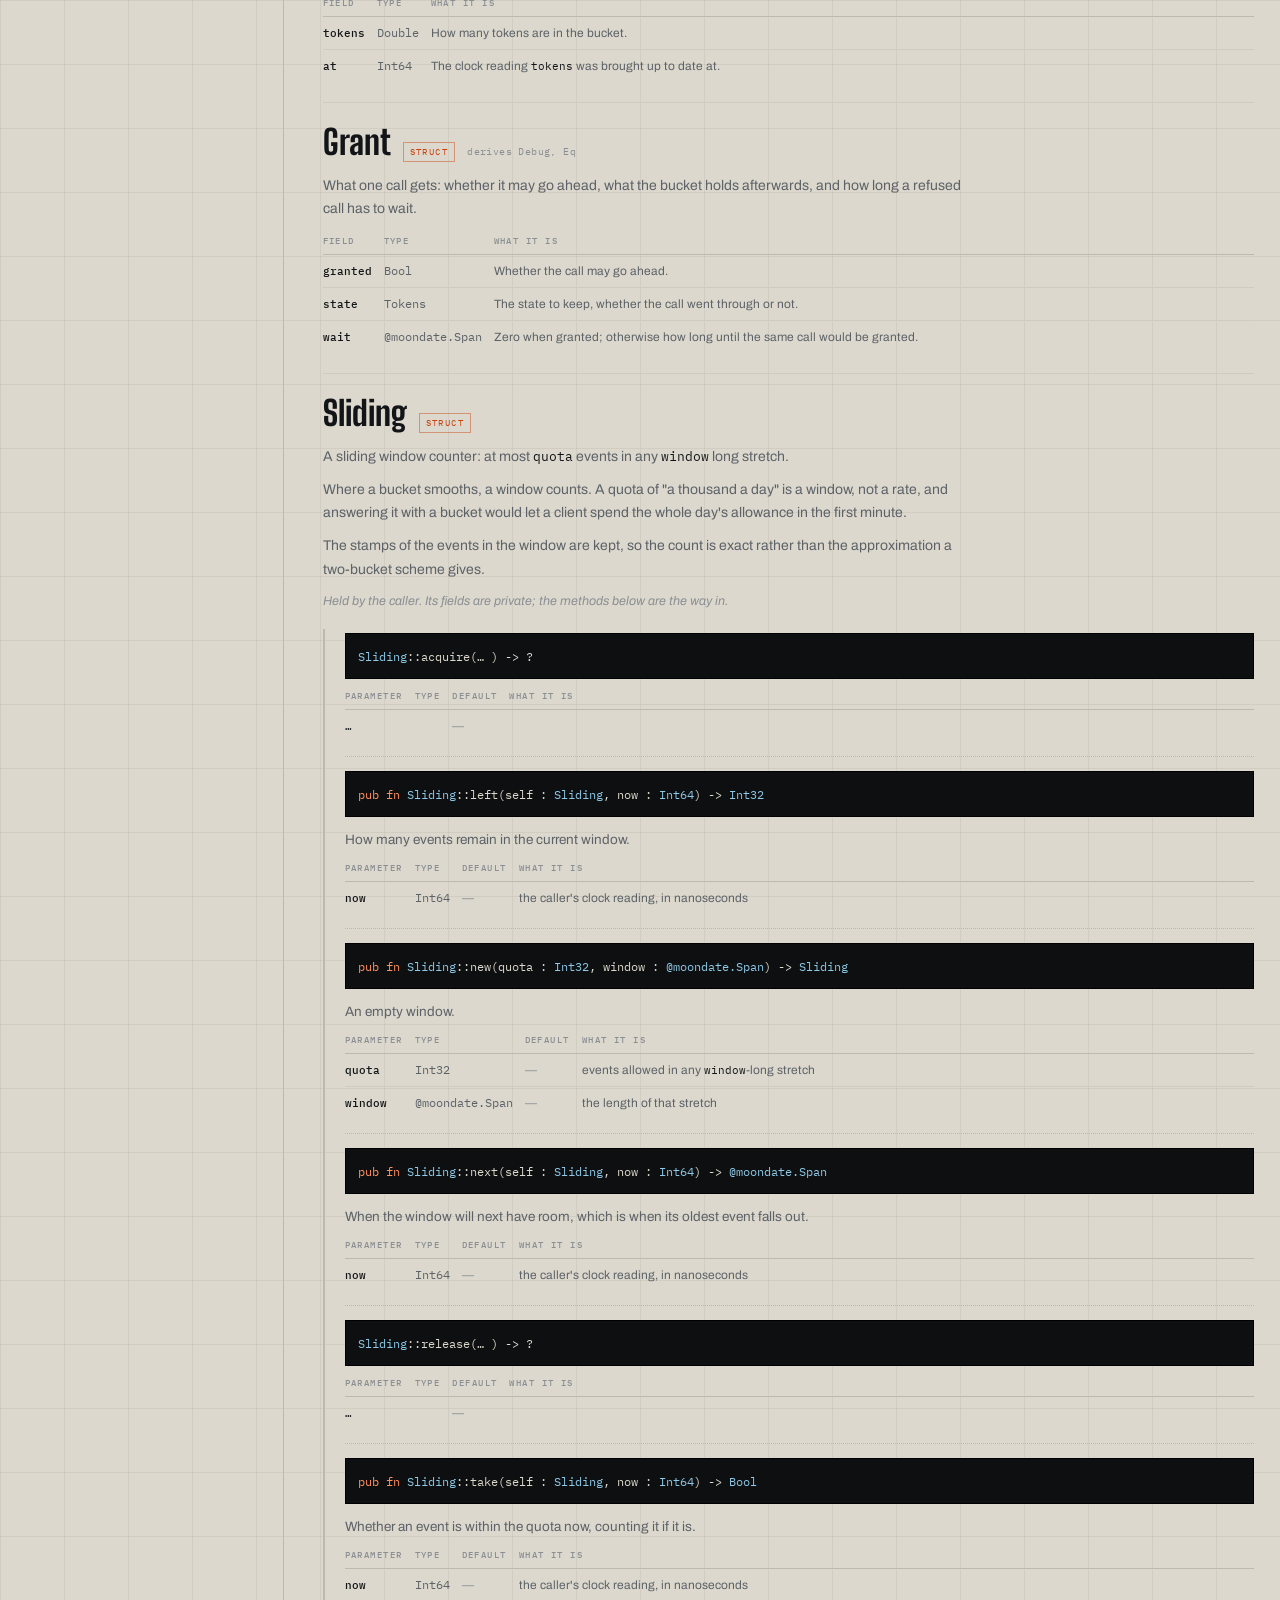
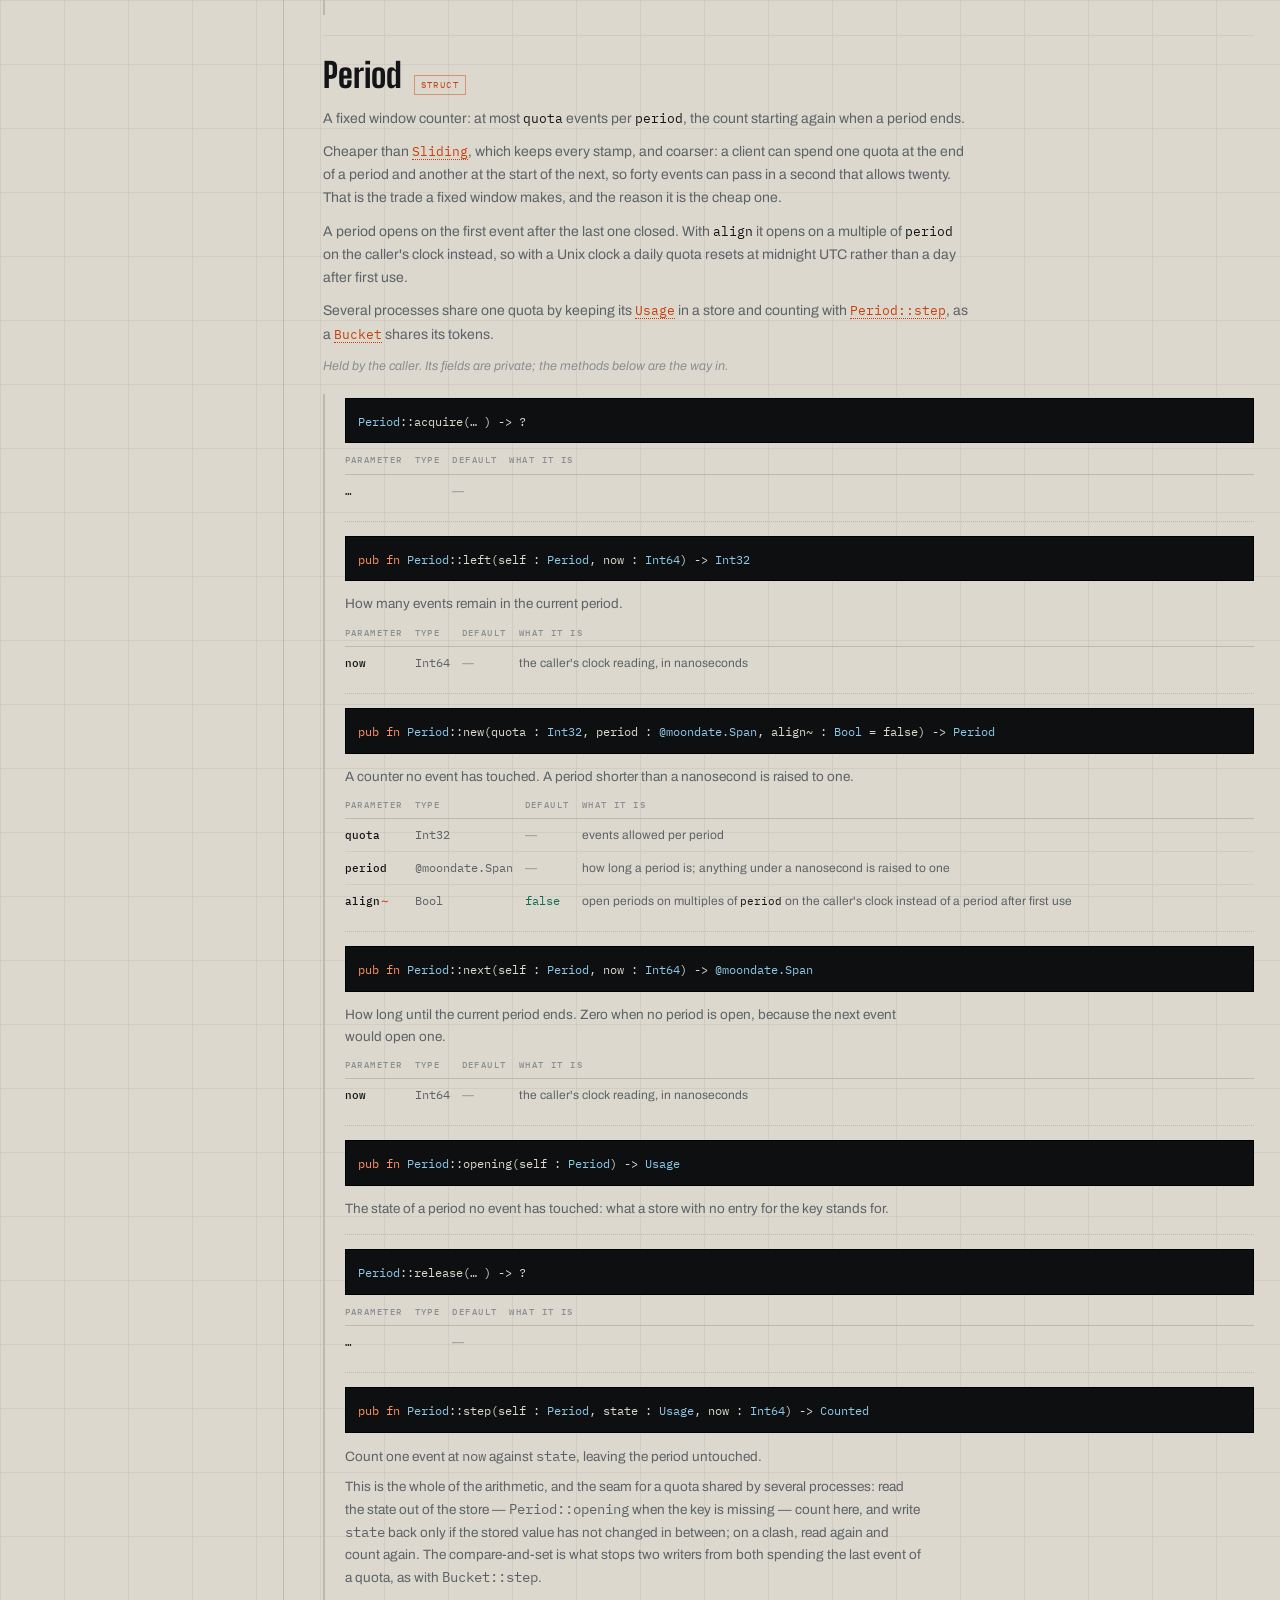
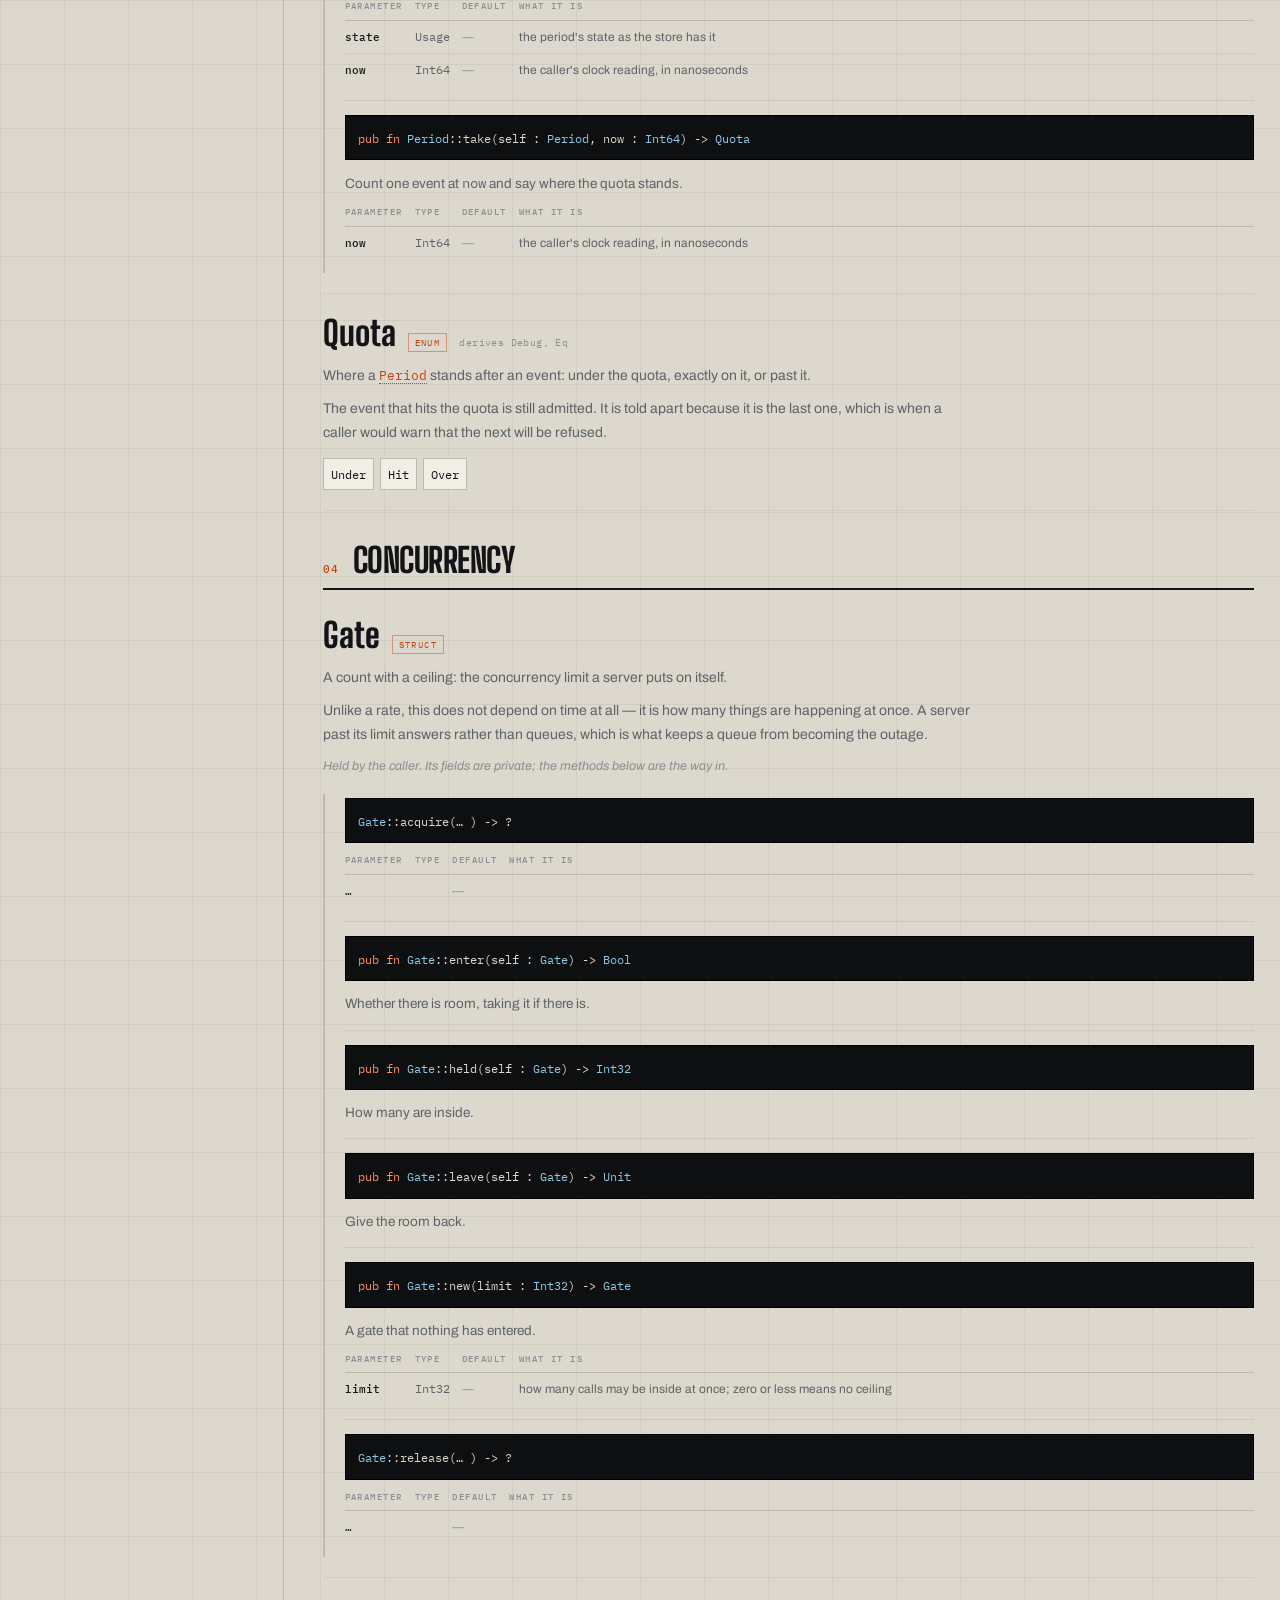
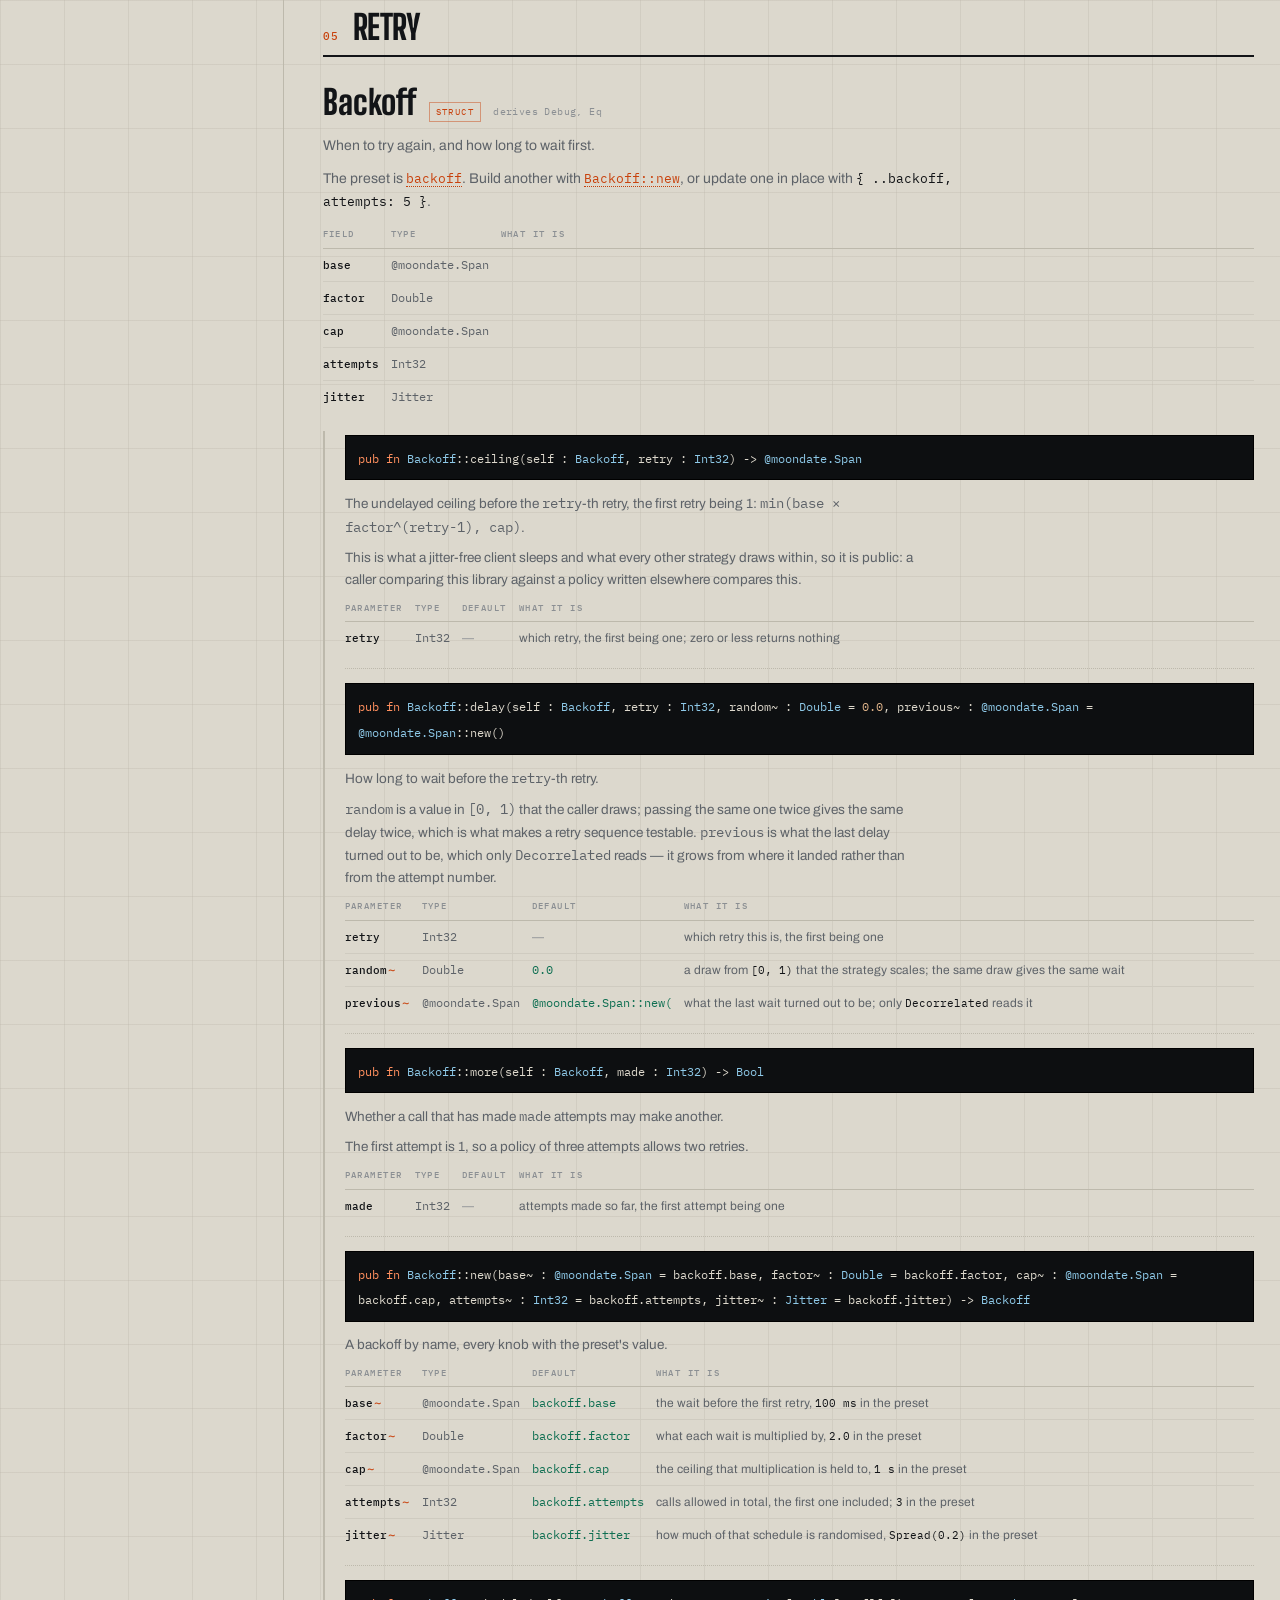
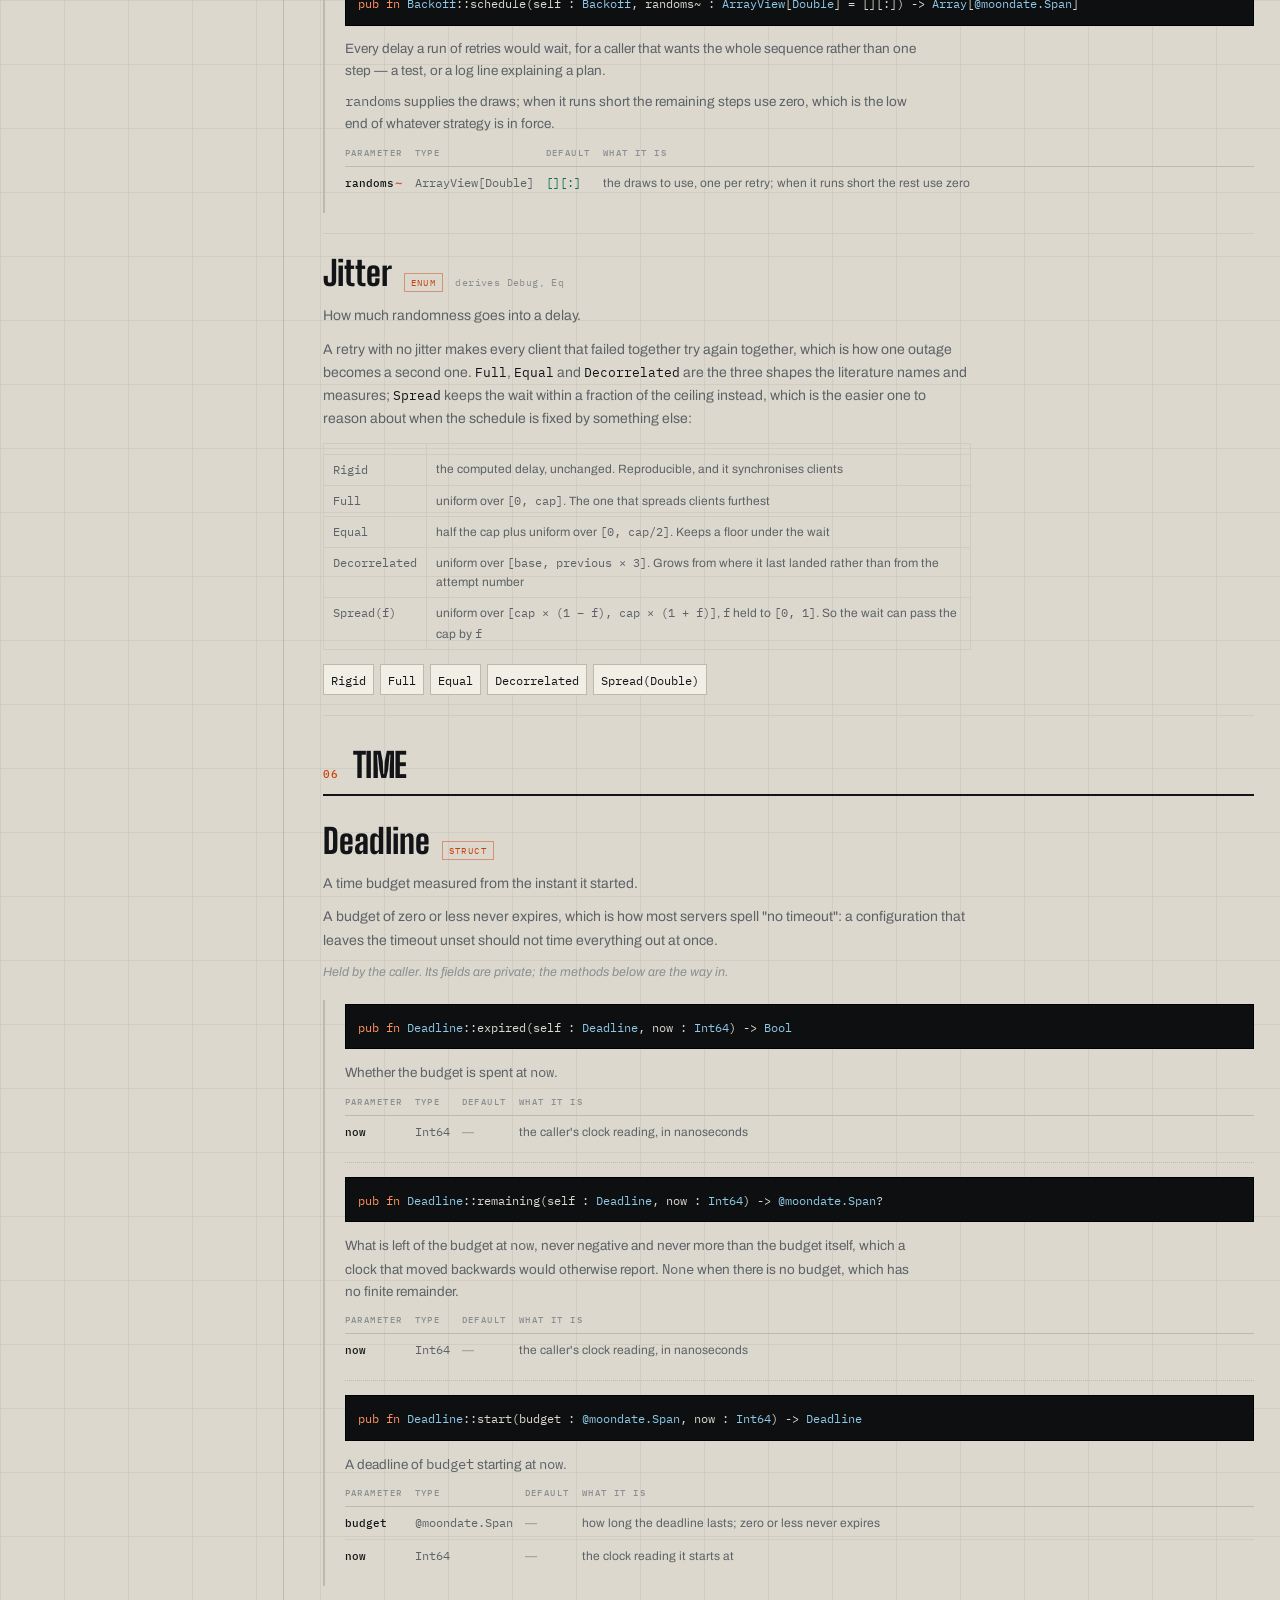
==== commit 3ecb9d6d: "chore(moonward): moonward 0.3.1, with its dependencies at their latest. Signed-off-by: Leo Cheng (he" ====
--- a/docs/api.html
+++ b/docs/api.html
@@ -38,7 +38,7 @@
     <a class="rail__git" href="https://github.com/moonbitstack/moonward" aria-label="Repository on GitHub">
       <svg viewBox="0 0 16 16" fill="currentColor" aria-hidden="true"><path d="M8 0C3.58 0 0 3.58 0 8c0 3.54 2.29 6.53 5.47 7.59.4.07.55-.17.55-.38 0-.19-.01-.82-.01-1.49-2.01.37-2.53-.49-2.69-.94-.09-.23-.48-.94-.82-1.13-.28-.15-.68-.52-.01-.53.63-.01 1.08.58 1.23.82.72 1.21 1.87.87 2.33.66.07-.52.28-.87.51-1.07-1.78-.2-3.64-.89-3.64-3.95 0-.87.31-1.59.82-2.15-.08-.2-.36-1.02.08-2.12 0 0 .67-.21 2.2.82a7.4 7.4 0 0 1 2-.27c.68 0 1.36.09 2 .27 1.53-1.04 2.2-.82 2.2-.82.44 1.1.16 1.92.08 2.12.51.56.82 1.27.82 2.15 0 3.07-1.87 3.75-3.65 3.95.29.25.54.73.54 1.48 0 1.07-.01 1.93-.01 2.2 0 .21.15.46.55.38A7.995 7.995 0 0 0 16 8c0-4.42-3.58-8-8-8Z"/></svg>
     </a>
-    <span class="rail__ver">v0.3.0</span>
+    <span class="rail__ver">v0.3.1</span>
   </div>
 </nav>
 
@@ -977,7 +977,7 @@
 </div>
 
 <footer class="foot shell">
-  <span>moonward 0.3.0</span>
+  <span>moonward 0.3.1</span>
   <span>Apache-2.0</span>
   <a href="https://github.com/moonbitstack/moonward">GitHub</a>
   <a href="https://mooncakes.io/docs/moonbitstack/moonward">mooncakes</a>
